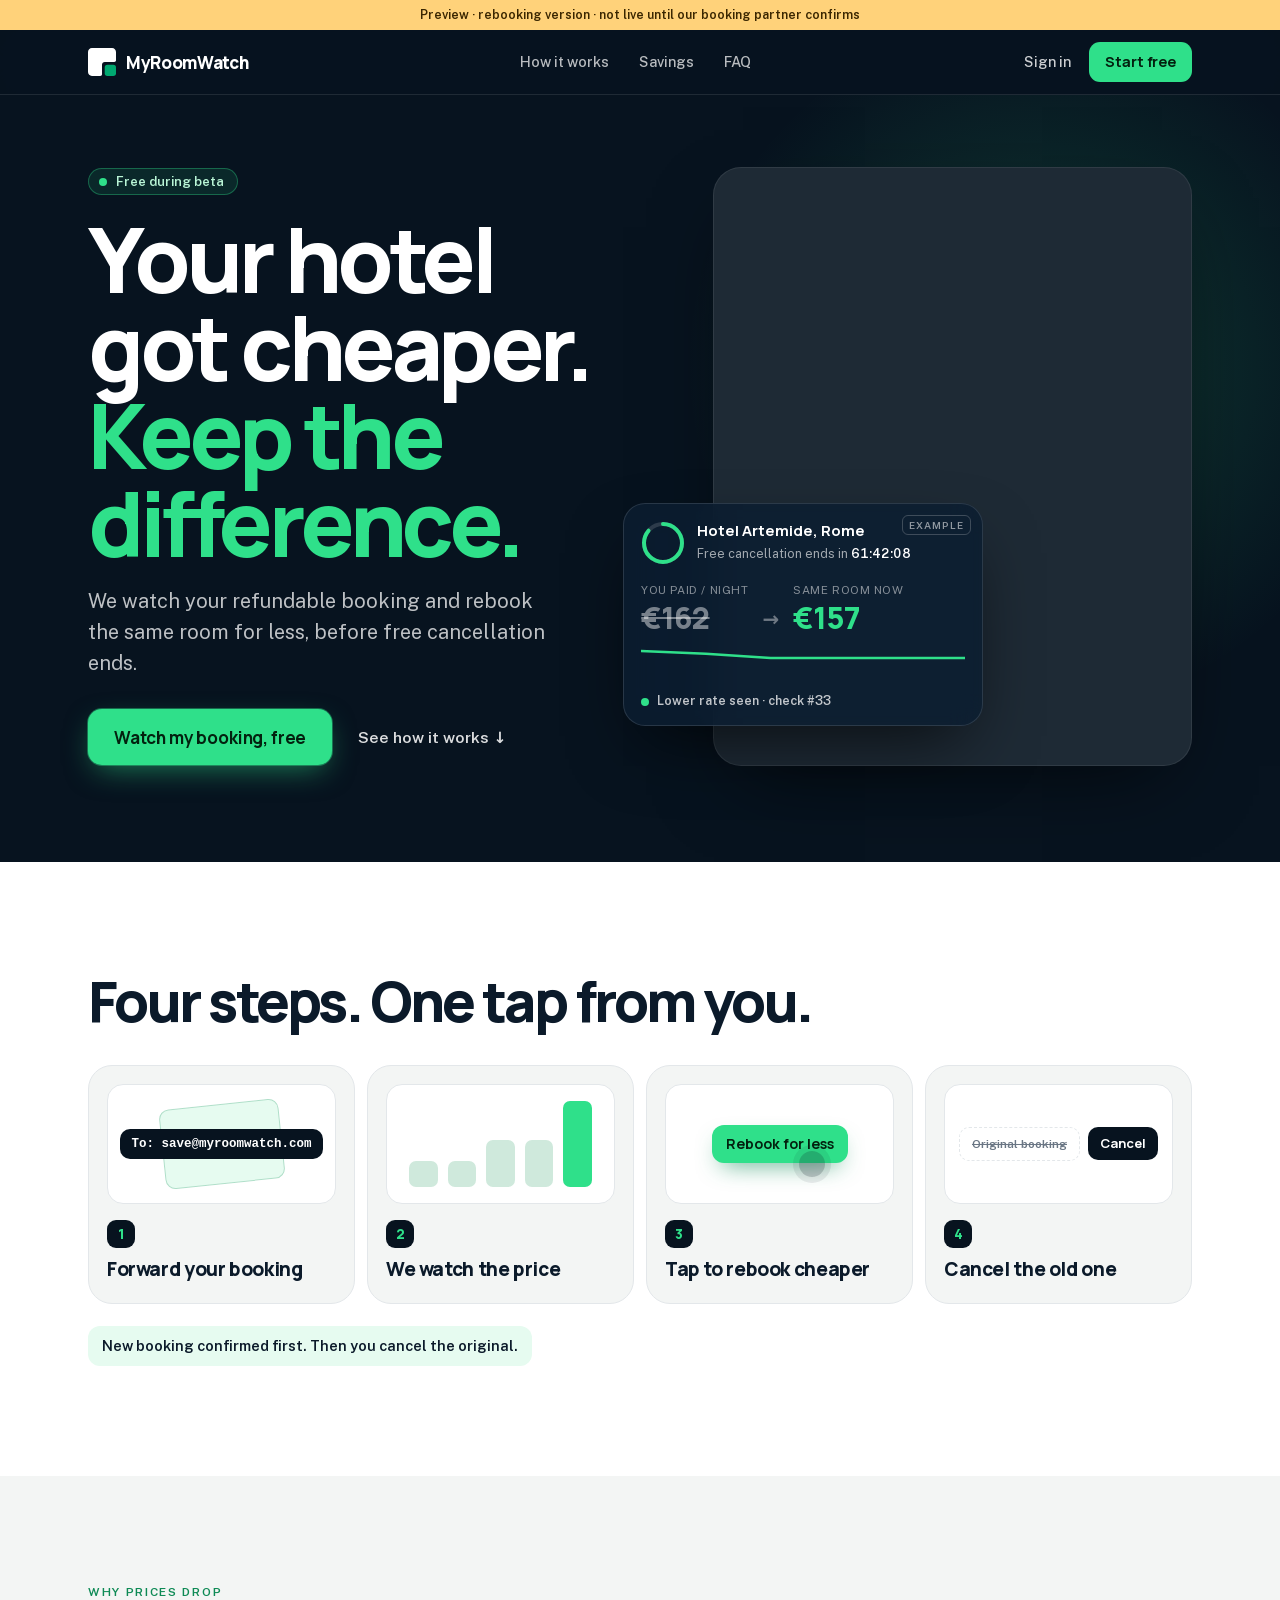
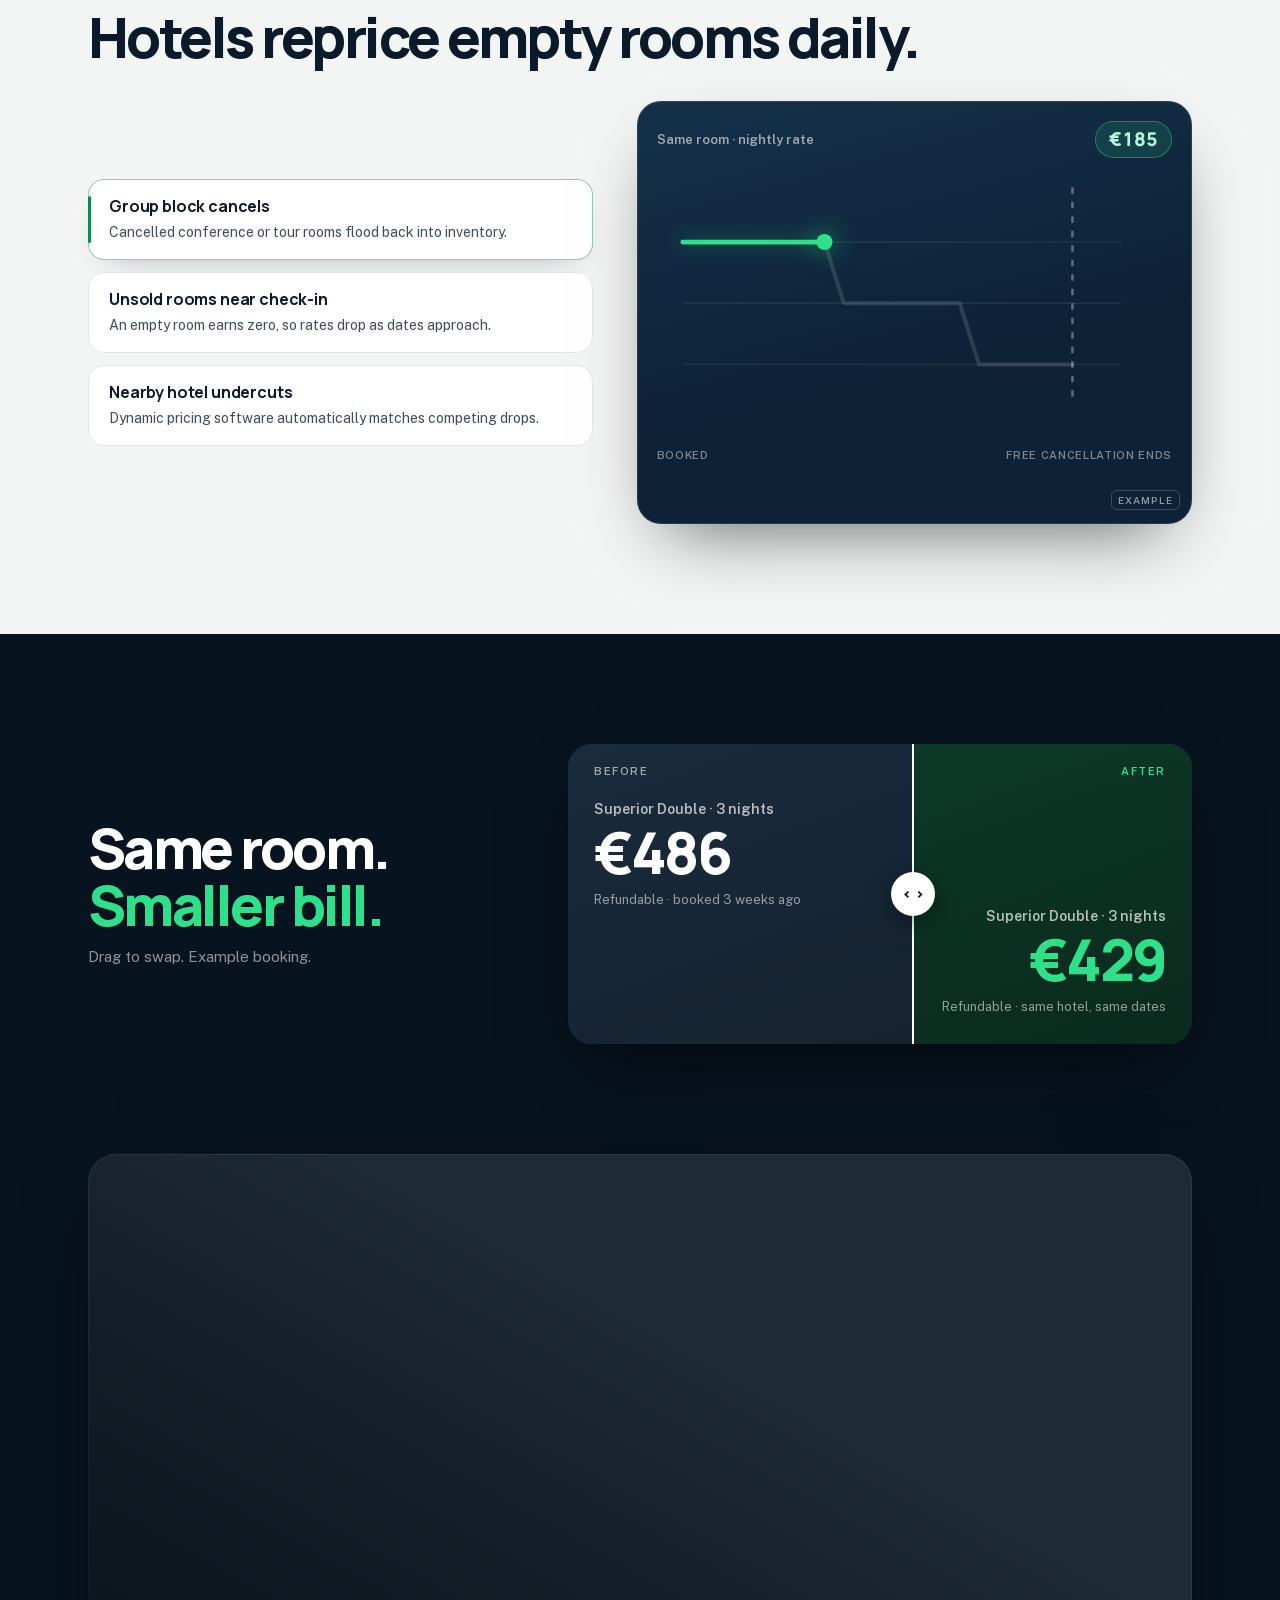
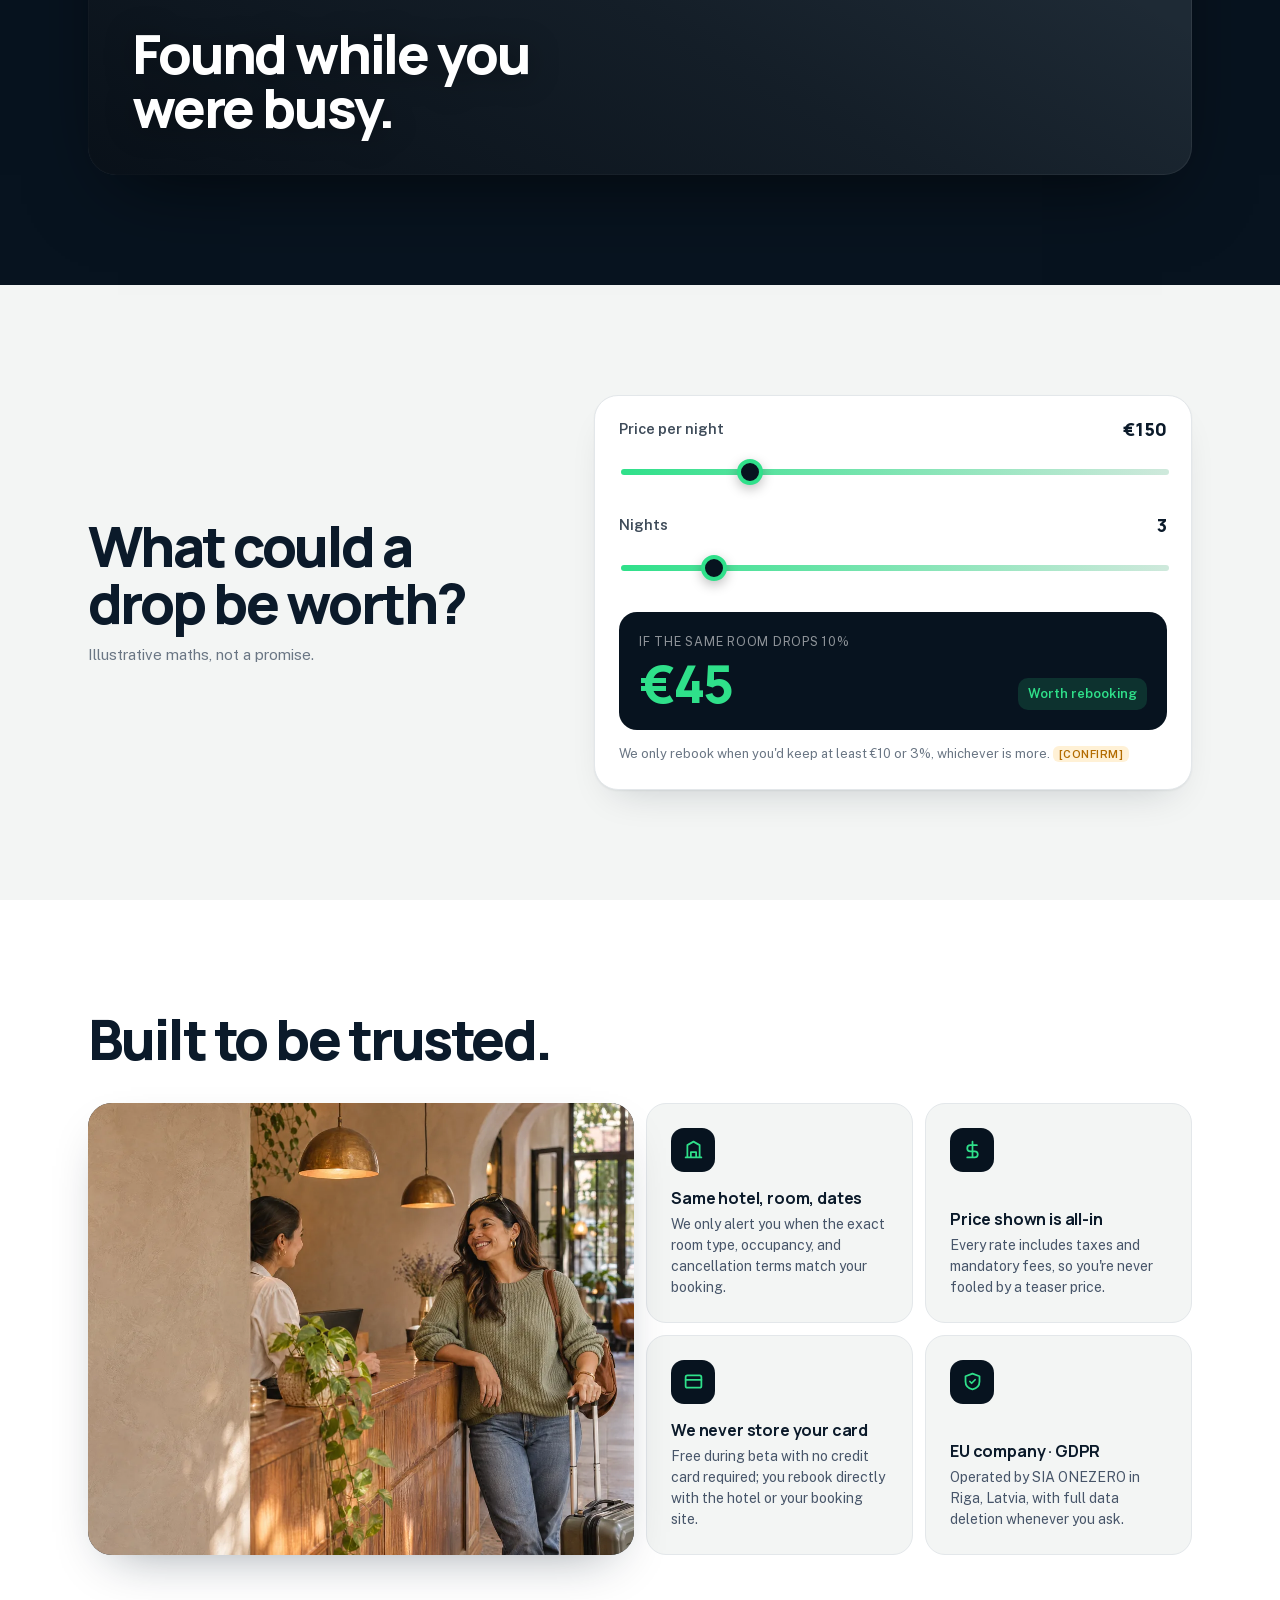
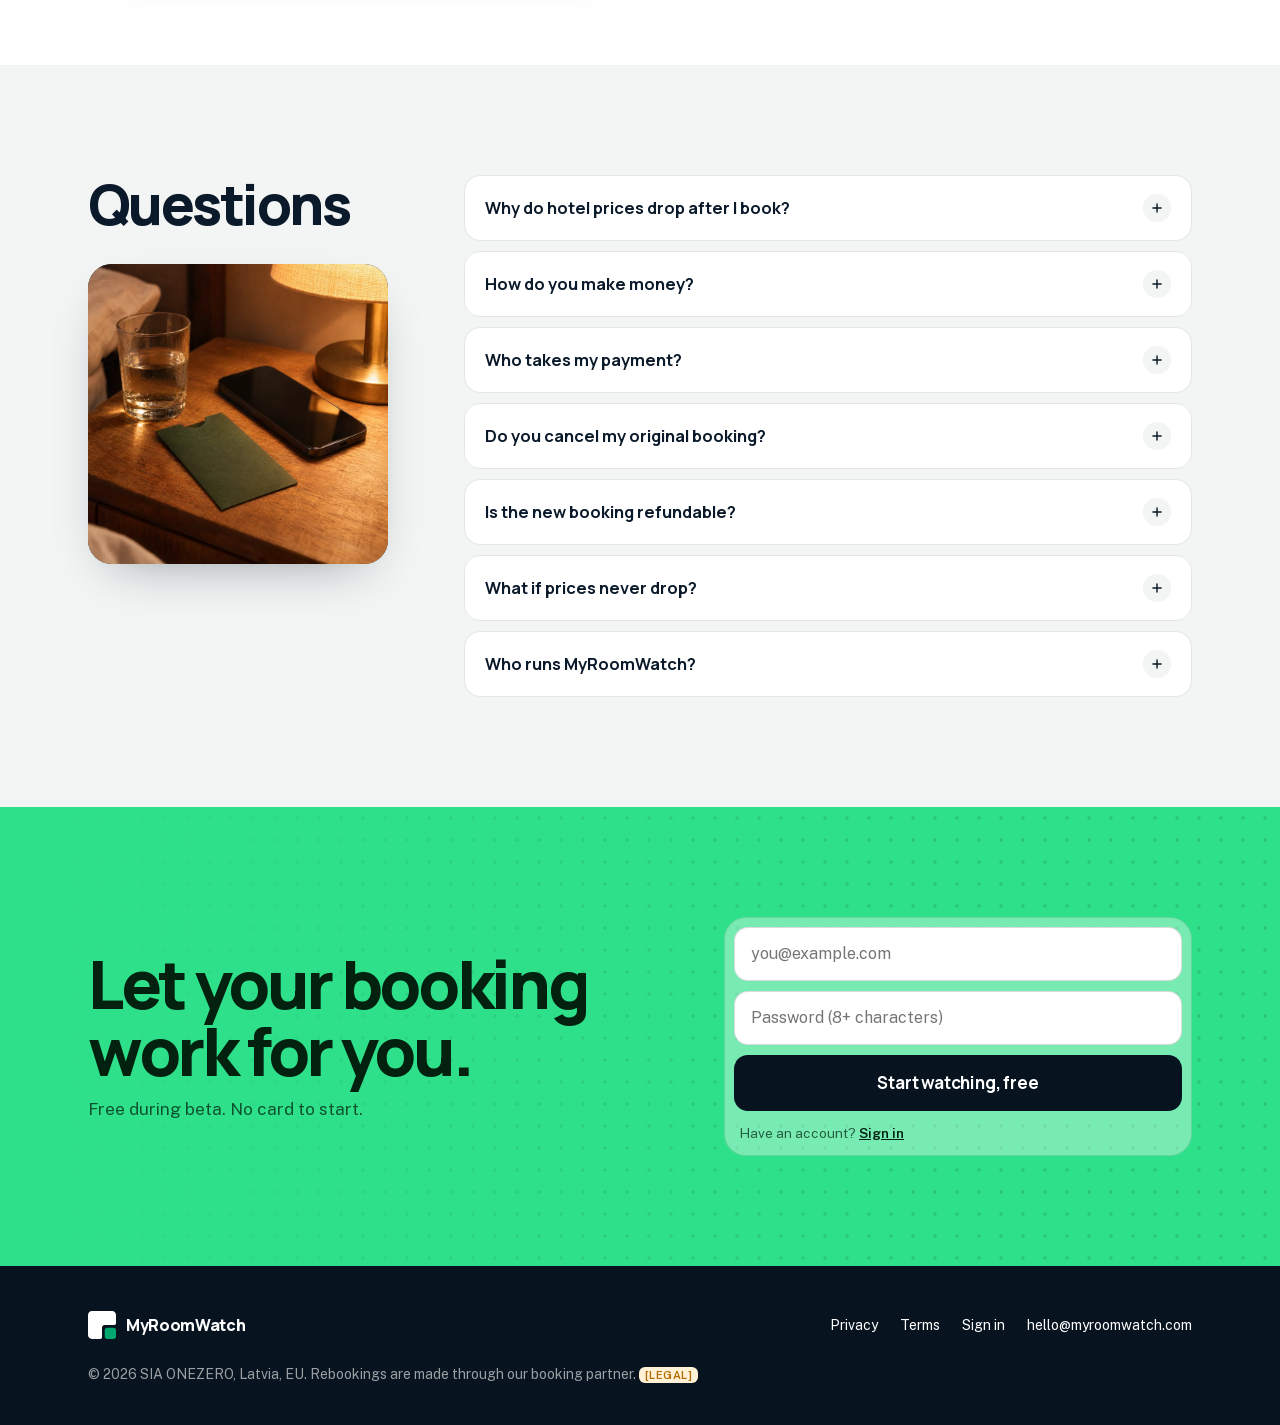
==== landing/index.html @ 236e7bc7 "v8: interactive "Why prices drop" section; hero back to a tight stack - Hero drops the .why-line par" ====
<!DOCTYPE html>
<!-- MyRoomWatch landing v8 (rebooking). DO NOT SHIP until Nuitée confirms in writing that rebooking is allowed. -->
<html lang="en" class="no-js">
<head>
<meta charset="utf-8">
<meta name="viewport" content="width=device-width, initial-scale=1, viewport-fit=cover">
<title>MyRoomWatch: your hotel got cheaper. Keep the difference.</title>
<meta name="description" content="We watch your refundable hotel booking and rebook the same room for less before free cancellation ends.">
<link rel="canonical" href="https://www.myroomwatch.com/">
<meta name="theme-color" content="#07131F">
<meta property="og:type" content="website">
<meta property="og:url" content="https://www.myroomwatch.com/">
<meta property="og:title" content="Your hotel got cheaper. Keep the difference.">
<meta property="og:description" content="We watch your refundable hotel booking and rebook the same room for less before free cancellation ends.">
<meta property="og:image" content="https://www.myroomwatch.com/og.png">
<meta property="og:image:width" content="1200">
<meta property="og:image:height" content="630">
<meta name="twitter:card" content="summary_large_image">
<meta name="twitter:image" content="https://www.myroomwatch.com/og.png">
<link rel="icon" type="image/svg+xml" href="/favicon.svg">
<link rel="preload" href="fonts/manrope-latin.woff2" as="font" type="font/woff2" crossorigin>
<link rel="stylesheet" href="styles.css">
<script>document.documentElement.className="js";</script>
</head>
<body>
<a class="skip" href="#main">Skip to content</a>
<div class="preview-flag" role="note">Preview · rebooking version · not live until our booking partner confirms</div>

<header class="hdr">
  <div class="wrap hdr-in">
    <a class="logo" href="/" aria-label="MyRoomWatch home"><span class="logo-mark" aria-hidden="true"></span><span>MyRoomWatch</span></a>
    <nav class="nav" aria-label="Main">
      <a href="#how">How it works</a><a href="#calc">Savings</a><a href="#faq">FAQ</a>
    </nav>
    <div class="hdr-cta">
      <a class="link-quiet" href="/dashboard.html">Sign in</a>
      <a class="btn btn-accent btn-sm" href="#start">Start free</a>
    </div>
  </div>
</header>

<main id="main">

<!-- ============ HERO ============ -->
<section class="hero" id="top" aria-labelledby="hero-h">
  <div class="hero-glow" aria-hidden="true"></div>
  <div class="cursor-glow" aria-hidden="true"></div>
  <div class="wrap hero-in">
    <div class="hero-copy">
      <p class="eyebrow-pill"><span class="pulse" aria-hidden="true"></span>Free during beta</p>
      <h1 id="hero-h">Your hotel got cheaper. <span class="h1-accent">Keep the difference.</span></h1>
      <p class="hero-sub">We watch your refundable booking and rebook the same room for less, before free cancellation ends.</p>
      <div class="hero-actions">
        <a class="btn btn-accent btn-lg" href="#start">Watch my booking, free</a>
        <a class="btn-text" href="#how">See how it works <span aria-hidden="true">↓</span></a>
      </div>
    </div>

    <div class="hero-visual">
      <picture class="photo photo-hero">
        <source media="(max-width:719px)" type="image/webp" srcset="img/hero-traveller-window-1080x1080.webp">
        <source media="(max-width:719px)" srcset="img/hero-traveller-window-1080x1080.jpg">
        <source type="image/webp" srcset="img/hero-traveller-window-800x1000.webp 800w, img/hero-traveller-window-1200x1500.webp 1200w" sizes="(min-width:1024px) 520px, 90vw">
        <img src="img/hero-traveller-window-1200x1500.jpg" srcset="img/hero-traveller-window-800x1000.jpg 800w, img/hero-traveller-window-1200x1500.jpg 1200w" sizes="(min-width:1024px) 520px, 90vw" width="1200" height="1500" alt="A traveller sitting by a hotel window, smiling at her phone" fetchpriority="high" decoding="async">
      </picture>

      <!-- Live price-watch card (animated, example values) -->
      <article class="watch" id="watch" aria-label="Example: price watch for a hotel booking" aria-live="off">
        <div class="watch-top">
          <div class="ring" aria-hidden="true">
            <svg viewBox="0 0 44 44"><circle cx="22" cy="22" r="19" class="ring-bg"/><circle cx="22" cy="22" r="19" class="ring-fg" id="ring-fg"/></svg>
          </div>
          <div>
            <p class="watch-hotel">Hotel Artemide, Rome</p>
            <p class="watch-meta">Free cancellation ends in <b class="num" id="countdown">61:42:10</b></p>
          </div>
        </div>
        <div class="watch-price">
          <div><p class="k">You paid / night</p><p class="v num muted-strike">€162</p></div>
          <div class="arrow" aria-hidden="true">→</div>
          <div><p class="k">Same room now</p><p class="v num now" id="nightly">€162</p></div>
        </div>
        <div class="spark" aria-hidden="true"><svg viewBox="0 0 200 40" preserveAspectRatio="none"><polyline id="spark-line" points="0,10 40,10 80,10 120,10 160,10 200,10"/></svg></div>
        <div class="watch-state" id="watch-state">
          <span class="dot-live" aria-hidden="true"></span><span id="state-text">Watching · check #31</span>
        </div>
        <div class="rebooked" id="rebooked" aria-hidden="true">
          <span class="tick" aria-hidden="true"><svg viewBox="0 0 24 24"><path d="M20 6 9 17l-5-5"/></svg></span>
          <div><p class="rb-t">Rebooked · same room</p><p class="rb-v num">You keep €57</p></div>
        </div>
        <p class="example-tag">Example</p>
      </article>
    </div>
  </div>
</section>

<!-- ============ HOW IT WORKS (visual steps) ============ -->
<section class="sec" id="how" aria-labelledby="how-h">
  <div class="wrap">
    <h2 id="how-h" class="reveal">Four steps. One tap from you.</h2>
    <ol class="steps">
      <li class="step reveal">
        <div class="step-viz viz-mail" aria-hidden="true"><span class="chip"><span class="to">To: </span>save@myroomwatch.com</span><span class="env"></span></div>
        <span class="step-n">1</span><h3>Forward your booking</h3>
      </li>
      <li class="step reveal">
        <div class="step-viz viz-bars" aria-hidden="true"><span style="--h:30%"></span><span style="--h:30%"></span><span style="--h:55%"></span><span style="--h:55%"></span><span style="--h:100%" class="hot"></span></div>
        <span class="step-n">2</span><h3>We watch the price</h3>
      </li>
      <li class="step reveal">
        <div class="step-viz viz-tap" aria-hidden="true"><span class="tap-btn">Rebook for less</span><span class="finger"></span></div>
        <span class="step-n">3</span><h3>Tap to rebook cheaper</h3>
      </li>
      <li class="step reveal">
        <div class="step-viz viz-cancel" aria-hidden="true"><span class="old">Original booking</span><span class="x">Cancel</span></div>
        <span class="step-n">4</span><h3>Cancel the old one</h3>
      </li>
    </ol>
    <p class="note reveal">New booking confirmed first. Then you cancel the original.</p>
  </div>
</section>

<!-- ============ WHY PRICES DROP ============ -->
<section class="sec sec-alt" id="why" aria-labelledby="why-h">
  <div class="wrap">
    <p class="kicker reveal">Why prices drop</p>
    <h2 id="why-h" class="reveal">Hotels reprice empty rooms daily.</h2>
    <div class="why-grid">
      <div class="why-triggers reveal" id="why-triggers" aria-label="What makes a rate drop">
        <button type="button" class="wt on" data-s="0" aria-pressed="true"><b>Group block cancels</b><span>Cancelled conference or tour rooms flood back into inventory.</span></button>
        <button type="button" class="wt" data-s="1" aria-pressed="false"><b>Unsold rooms near check-in</b><span>An empty room earns zero, so rates drop as dates approach.</span></button>
        <button type="button" class="wt" data-s="2" aria-pressed="false"><b>Nearby hotel undercuts</b><span>Dynamic pricing software automatically matches competing drops.</span></button>
      </div>
      <figure class="why-chart reveal" id="why-chart" aria-label="Example: the same room's nightly rate stepping down from €185 to €138 before the free-cancellation deadline">
        <div class="wc-head">
          <p class="wc-t">Same room · nightly rate</p>
          <p class="wc-pill num" id="wc-pill">€185</p>
        </div>
        <svg viewBox="0 0 320 170" aria-hidden="true">
          <line x1="16" y1="46" x2="288" y2="46" class="wc-gridline"/>
          <line x1="16" y1="84" x2="288" y2="84" class="wc-gridline"/>
          <line x1="16" y1="122" x2="288" y2="122" class="wc-gridline"/>
          <line x1="258" y1="12" x2="258" y2="146" class="wc-deadline"/>
          <path d="M16 46 H104 L116 84 H188 L200 122 H258" class="wc-ghost"/>
          <path d="M16 46 H104 L116 84 H188 L200 122 H258" class="wc-path" id="wc-line"/>
          <circle r="5" class="wc-dot" id="wc-dot"/>
        </svg>
        <div class="wc-axis" aria-hidden="true"><span>Booked</span><span>Free cancellation ends</span></div>
        <p class="wc-badge" id="wc-badge"><span class="pulse" aria-hidden="true"></span>Drop caught before deadline</p>
        <p class="example-tag">Example</p>
      </figure>
    </div>
  </div>
</section>

<!-- ============ BEFORE / AFTER SWAP ============ -->
<section class="band" aria-labelledby="swap-h">
  <div class="wrap band-in">
    <div class="band-copy reveal">
      <h2 id="swap-h">Same room. <span class="h-accent">Smaller bill.</span></h2>
      <p class="caption">Drag to swap. Example booking.</p>
    </div>
    <div class="swap reveal" id="swap" style="--pos:50%">
      <div class="bk bk-before">
        <p class="bk-tag">Before</p>
        <p class="bk-h">Superior Double · 3 nights</p>
        <p class="bk-p num">€486</p>
        <p class="bk-s">Refundable · booked 3 weeks ago</p>
      </div>
      <div class="bk bk-after" aria-hidden="true">
        <p class="bk-tag">After</p>
        <p class="bk-h">Superior Double · 3 nights</p>
        <p class="bk-p num">€429</p>
        <p class="bk-s">Refundable · same hotel, same dates</p>
      </div>
      <div class="swap-handle" aria-hidden="true"><span>‹ ›</span></div>
      <label class="sr-only" for="swap-range">Compare the booking before and after rebooking</label>
      <input type="range" id="swap-range" min="0" max="100" value="50">
    </div>
  </div>
</section>

<!-- ============ PHOTO MOMENT ============ -->
<section class="moment" aria-label="A moment from a trip">
  <div class="wrap moment-in">
    <figure class="photo photo-moment reveal">
      <picture>
        <source media="(max-width:719px)" type="image/webp" srcset="img/moment-coffee-phone-1080x1080.webp">
        <source media="(max-width:719px)" srcset="img/moment-coffee-phone-1080x1080.jpg">
        <source type="image/webp" srcset="img/moment-coffee-phone-1920x1080.webp">
        <img src="img/moment-coffee-phone-1920x1080.jpg" width="1920" height="1080" alt="Hands holding a phone next to a cup of coffee on a hotel balcony table" loading="lazy" decoding="async">
      </picture>
      <figcaption class="moment-cap">Found while you were busy.</figcaption>
    </figure>
  </div>
</section>

<!-- ============ CALCULATOR ============ -->
<section class="sec sec-alt" id="calc" aria-labelledby="calc-h">
  <div class="wrap calc-in">
    <div class="reveal">
      <h2 id="calc-h">What could a drop be worth?</h2>
      <p class="caption">Illustrative maths, not a promise.</p>
    </div>
    <form class="calc reveal" onsubmit="return false" aria-describedby="calc-note">
      <div class="calc-row">
        <label for="c-price">Price per night</label><output id="o-price" class="num">€150</output>
        <input type="range" id="c-price" min="50" max="500" step="10" value="150">
      </div>
      <div class="calc-row">
        <label for="c-nights">Nights</label><output id="o-nights" class="num">3</output>
        <input type="range" id="c-nights" min="1" max="14" step="1" value="3">
      </div>
      <div class="calc-out">
        <p class="k">If the same room drops 10%</p>
        <p class="big num" id="o-keep">€45</p>
        <p class="calc-flag" id="o-flag">Worth rebooking</p>
      </div>
      <p class="calc-note" id="calc-note">We only rebook when you'd keep at least €10 or 3%, whichever is more. <span class="confirm">[CONFIRM]</span></p>
    </form>
  </div>
</section>

<!-- ============ TRUST ROW ============ -->
<section class="sec" aria-labelledby="trust-h">
  <div class="wrap">
    <h2 id="trust-h" class="reveal">Built to be trusted.</h2>
    <div class="trust-grid">
    <picture class="photo photo-accent reveal">
      <source type="image/webp" srcset="img/accent-checkin-desk-1200x900.webp">
      <img src="img/accent-checkin-desk-1200x900.jpg" width="1200" height="900" alt="A smiling traveller with a suitcase at a boutique hotel reception" loading="lazy" decoding="async">
    </picture>
    <ul class="trust">
      <li class="reveal"><span class="ic" aria-hidden="true"><svg viewBox="0 0 24 24"><path d="M3 21h18M5 21V7l7-4 7 4v14M9 21v-6h6v6"/></svg></span><div><b>Same hotel, room, dates</b><p>We only alert you when the exact room type, occupancy, and cancellation terms match your booking.</p></div></li>
      <li class="reveal"><span class="ic" aria-hidden="true"><svg viewBox="0 0 24 24"><path d="M12 3v18M17 7H9.5a3.5 3.5 0 0 0 0 7h5a3.5 3.5 0 0 1 0 7H6"/></svg></span><div><b>Price shown is all-in</b><p>Every rate includes taxes and mandatory fees, so you're never fooled by a teaser price.</p></div></li>
      <li class="reveal"><span class="ic" aria-hidden="true"><svg viewBox="0 0 24 24"><rect x="3" y="5" width="18" height="14" rx="2"/><path d="M3 10h18"/></svg></span><div><b>We never store your card</b><p>Free during beta with no credit card required; you rebook directly with the hotel or your booking site.</p></div></li>
      <li class="reveal"><span class="ic" aria-hidden="true"><svg viewBox="0 0 24 24"><path d="M12 3 4 6v6c0 5 3.5 8 8 9 4.5-1 8-4 8-9V6z"/><path d="m9 12 2 2 4-4"/></svg></span><div><b>EU company · GDPR</b><p>Operated by SIA ONEZERO in Riga, Latvia, with full data deletion whenever you ask.</p></div></li>
    </ul>
    </div>
  </div>
</section>

<!-- ============ FAQ (collapsed) ============ -->
<section class="sec sec-alt" id="faq" aria-labelledby="faq-h">
  <div class="wrap faq-grid">
    <div class="faq-side">
      <h2 id="faq-h" class="reveal">Questions</h2>
      <picture class="photo photo-keycard reveal">
        <source type="image/webp" srcset="img/moment-keycard-800x800.webp">
        <img src="img/moment-keycard-800x800.jpg" width="800" height="800" alt="" loading="lazy" decoding="async">
      </picture>
    </div>
    <div class="faq">
      <details><summary>Why do hotel prices drop after I book?</summary><p>Hotels adjust rates constantly using dynamic pricing software. When occupancy is slower than expected, a group block cancels, or a nearby hotel cuts its rate, the exact same room can drop significantly before your free-cancellation deadline. Most travellers never check again after booking — we watch your reservation for you and alert you if a cheaper rate appears.</p></details>
      <details><summary>How do you make money?</summary><p>Our booking partner pays us a commission on each rebooking. It's already inside the price you see. <span class="confirm">[CONFIRM pricing model]</span></p></details>
      <details><summary>Who takes my payment?</summary><p>Our booking partner, Nuitée, on a secure hosted checkout. We never store your card. <span class="confirm">[LEGAL: seller of record]</span></p></details>
      <details><summary>Do you cancel my original booking?</summary><p>No. Once the new booking is confirmed, you cancel the original on the site you booked it.</p></details>
      <details><summary>Is the new booking refundable?</summary><p>We show the cancellation terms before you tap. You confirm the match first.</p></details>
      <details><summary>What if prices never drop?</summary><p>Nothing happens. You keep your booking and pay nothing extra.</p></details>
      <details><summary>Who runs MyRoomWatch?</summary><p>SIA ONEZERO, registered in Latvia (EU). <a href="/privacy.html">Privacy policy</a></p></details>
    </div>
  </div>
</section>

<!-- ============ SIGNUP / FINAL CTA ============ -->
<section class="final" id="start" aria-labelledby="final-h">
  <div class="wrap final-in">
    <div>
      <h2 id="final-h">Let your booking work for you.</h2>
      <p class="caption-dark">Free during beta. No card to start.</p>
    </div>
    <form class="signup" id="signup-form" novalidate>
      <label class="sr-only" for="signup-email">Email address</label>
      <input type="email" name="email" id="signup-email" required autocomplete="email" placeholder="you@example.com">
      <label class="sr-only" for="signup-password">Password (8+ characters)</label>
      <input type="password" name="password" id="signup-password" required autocomplete="new-password" minlength="8" placeholder="Password (8+ characters)">
      <button class="btn btn-ink btn-lg" type="submit" id="signup-submit">Start watching, free</button>
      <p class="form-status" id="signup-status" role="status" aria-live="polite" hidden></p>
      <p class="signup-next">Have an account? <a href="/dashboard.html">Sign in</a></p>
    </form>
  </div>
</section>
</main>

<footer class="ftr">
  <div class="wrap ftr-in">
    <a class="logo logo-sm" href="/"><span class="logo-mark" aria-hidden="true"></span><span>MyRoomWatch</span></a>
    <nav aria-label="Footer"><a href="/privacy.html">Privacy</a><a href="/terms.html">Terms</a><a href="/dashboard.html">Sign in</a><a href="mailto:hello@myroomwatch.com">hello@myroomwatch.com</a></nav>
    <p>© 2026 SIA ONEZERO, Latvia, EU. Rebookings are made through our booking partner. <span class="confirm">[LEGAL]</span></p>
  </div>
</footer>

<div class="sticky-cta" id="sticky-cta" aria-hidden="true"><a class="btn btn-accent btn-block" href="#start" tabindex="-1">Watch my booking, free</a></div>

<script src="app.js" defer></script>
<script>
(function () {
  // Signup posts to the MyRoomWatch API. On success we store the token and go
  // straight to the dashboard, which shows the forwarding address.
  var API = "https://api.myroomwatch.com";
  var form = document.getElementById("signup-form");
  var email = document.getElementById("signup-email");
  var password = document.getElementById("signup-password");
  var button = document.getElementById("signup-submit");
  var status = document.getElementById("signup-status");
  if (!form) return;

  function show(msg, ok) {
    status.textContent = msg;
    status.hidden = false;
    status.classList.toggle("ok", !!ok);
  }

  function firstError(payload, fallback) {
    // FastAPI returns {detail: "..."} or {detail: [{msg, loc}, ...]}.
    var d = payload && payload.detail;
    if (typeof d === "string") return d;
    if (Array.isArray(d) && d.length && d[0].msg) return d[0].msg;
    return fallback;
  }

  form.addEventListener("submit", function (e) {
    e.preventDefault();
    var mail = (email.value || "").trim();
    var pass = password.value || "";
    if (!mail || email.validity.typeMismatch) { show("Please enter a valid email address.", false); email.focus(); return; }
    if (pass.length < 8) { show("Password must be at least 8 characters.", false); password.focus(); return; }

    button.disabled = true;
    button.textContent = "Creating…";
    fetch(API + "/auth/register", {
      method: "POST",
      headers: { "Content-Type": "application/json" },
      body: JSON.stringify({ email: mail, password: pass })
    }).then(function (resp) {
      return resp.json().then(function (body) { return { ok: resp.ok, status: resp.status, body: body }; });
    }).then(function (r) {
      if (!r.ok) {
        if (r.status === 400 || r.status === 409) {
          throw new Error("That email is already registered — sign in instead.");
        }
        throw new Error(firstError(r.body, "Could not create your account. Please try again."));
      }
      // Registered — log in to get a token, then hand off to the dashboard.
      var creds = new URLSearchParams({ username: mail, password: pass });
      return fetch(API + "/auth/login", {
        method: "POST",
        headers: { "Content-Type": "application/x-www-form-urlencoded" },
        body: creds.toString()
      }).then(function (lr) { return lr.json(); }).then(function (tok) {
        if (tok && tok.access_token) {
          try { localStorage.setItem("mrw_token", tok.access_token); } catch (err) { /* private mode */ }
          window.location.href = "/dashboard.html";
        } else {
          show("Account created — please sign in.", true);
        }
      });
    }).catch(function (err) {
      show(err.message || "Something went wrong. Please try again.", false);
    }).finally(function () {
      button.disabled = false;
      button.textContent = "Start watching, free";
    });
  });
})();
</script>
</body>
</html>
---- landing/styles.css ----
/* MyRoomWatch landing v8 (rebooking) · mockup · DO NOT SHIP until Nuitée confirms · self-hosted fonts, no external requests */
@font-face{font-family:'Manrope';font-style:normal;font-weight:400 800;font-display:swap;src:url('fonts/manrope-latin.woff2') format('woff2');unicode-range:U+0000-00FF,U+0131,U+0152-0153,U+02BB-02BC,U+02C6,U+02DA,U+02DC,U+0304,U+0308,U+0329,U+2000-206F,U+20AC,U+2122,U+2191,U+2193,U+2212,U+2215,U+FEFF,U+FFFD}
@font-face{font-family:'Manrope';font-style:normal;font-weight:400 800;font-display:swap;src:url('fonts/manrope-latin-ext.woff2') format('woff2');unicode-range:U+0100-02BA,U+02BD-02C5,U+02C7-02CC,U+02CE-02D7,U+02DD-02FF,U+0304,U+0308,U+0329,U+1D00-1DBF,U+1E00-1E9F,U+1EF2-1EFF,U+2020,U+20A0-20AB,U+20AD-20C0,U+2113,U+2C60-2C7F,U+A720-A7FF}
@font-face{font-family:'Public Sans';font-style:normal;font-weight:400 600;font-display:swap;src:url('fonts/public-sans-latin.woff2') format('woff2');unicode-range:U+0000-00FF,U+0131,U+0152-0153,U+02BB-02BC,U+02C6,U+02DA,U+02DC,U+0304,U+0308,U+0329,U+2000-206F,U+20AC,U+2122,U+2191,U+2193,U+2212,U+2215,U+FEFF,U+FFFD}
@font-face{font-family:'Public Sans';font-style:normal;font-weight:400 600;font-display:swap;src:url('fonts/public-sans-latin-ext.woff2') format('woff2');unicode-range:U+0100-02BA,U+02BD-02C5,U+02C7-02CC,U+02CE-02D7,U+02DD-02FF,U+0304,U+0308,U+0329,U+1D00-1DBF,U+1E00-1E9F,U+1EF2-1EFF,U+2020,U+20A0-20AB,U+20AD-20C0,U+2113,U+2C60-2C7F,U+A720-A7FF}

:root{
  /* one accent: signal green. Everything else is ink + neutrals */
  --night:#07131F; --night-2:#0C1E30; --night-3:#13293F;
  --ink:#0B1A2A; --body:#3E4B59; --muted:#6A7684;
  --paper:#FFFFFF; --mist:#F3F5F4; --line:#E3E7EA; --line-dark:rgba(255,255,255,.1);
  --accent:#2FE08A; --accent-deep:#0E8A55; --accent-tint:#E6FBF0; --on-accent:#03210F;
  --r-lg:24px; --r-md:16px; --r-sm:12px;
  --shadow-1:0 1px 2px rgba(11,26,42,.06),0 4px 14px rgba(11,26,42,.06);
  --shadow-2:0 2px 6px rgba(0,0,0,.25),0 30px 80px -20px rgba(0,0,0,.6);
  --display:'Manrope',system-ui,sans-serif; --text:'Public Sans',system-ui,sans-serif;
}
*,*::before,*::after{box-sizing:border-box}
html{scroll-behavior:smooth;-webkit-text-size-adjust:100%}
@media (prefers-reduced-motion:reduce){html{scroll-behavior:auto}*{animation:none!important;transition:none!important}}
body{margin:0;background:var(--night);color:var(--ink);font:400 16px/1.6 var(--text);-webkit-font-smoothing:antialiased;text-rendering:optimizeLegibility}
h1,h2,h3{font-family:var(--display);margin:0;color:inherit}
p{margin:0}
a{color:var(--accent-deep)}
img,svg{display:block}
.num{font-variant-numeric:tabular-nums}
.sr-only{position:absolute;width:1px;height:1px;overflow:hidden;clip:rect(0 0 0 0);white-space:nowrap}
.skip{position:absolute;left:-999px;top:8px;background:var(--accent);color:var(--on-accent);padding:10px 14px;border-radius:10px;z-index:100}
.skip:focus{left:12px}
:focus-visible{outline:3px solid var(--accent);outline-offset:2px;border-radius:6px}
.wrap{max-width:1200px;margin:0 auto;padding-left:20px;padding-right:20px}

/* buttons */
.btn{display:inline-flex;align-items:center;justify-content:center;gap:8px;border:0;cursor:pointer;text-decoration:none;font:700 16px/1 var(--display);letter-spacing:-.01em;border-radius:14px;transition:transform .15s ease,box-shadow .15s ease,background .15s ease;white-space:nowrap}
.btn:active{transform:translateY(1px)}
.btn-accent{background:var(--accent);color:var(--on-accent);box-shadow:0 0 0 1px rgba(47,224,138,.4),0 10px 30px -8px rgba(47,224,138,.55)}
.btn-accent:hover{background:#4BEA9C}
.btn-ink{background:var(--night);color:#fff}
.btn-ink:hover{background:var(--night-3)}
.btn-sm{min-height:40px;padding:0 16px;font-size:14.5px;border-radius:11px;box-shadow:none}
.btn-lg{min-height:56px;padding:0 26px;font-size:17px}
.btn-block{display:flex;width:100%;min-height:52px}
.btn[disabled]{opacity:.6;cursor:wait}

/* header */
.hdr{position:sticky;top:0;z-index:50;background:rgba(7,19,31,.86);backdrop-filter:saturate(160%) blur(14px);-webkit-backdrop-filter:saturate(160%) blur(14px);border-bottom:1px solid var(--line-dark)}
.hdr-in{display:flex;align-items:center;justify-content:space-between;min-height:64px;gap:16px}
.logo{display:inline-flex;align-items:center;gap:10px;color:#fff;text-decoration:none;font:800 17px/1 var(--display);letter-spacing:-.02em}
.logo-mark{width:28px;height:28px;flex:none;background:url("data:image/svg+xml,%3Csvg xmlns='http://www.w3.org/2000/svg' viewBox='14 14 72 72' fill='none'%3E%3Cpath d='M24 14 H76 C81.5 14 86 18.5 86 24 V45.5 C86 48.0 84.0 50 81.5 50 H57 C53.1 50 50 53.1 50 57 V81.5 C50 84.0 48.0 86 45.5 86 H24 C18.5 86 14 81.5 14 76 V24 C14 18.5 18.5 14 24 14 Z' fill='%23FFFFFF'/%3E%3Crect x='57' y='57' width='29' height='29' rx='7' fill='%2300A870'/%3E%3C/svg%3E") center/contain no-repeat}
.nav{display:none;gap:30px}
.nav a{color:rgba(255,255,255,.72);text-decoration:none;font:500 14.5px/1 var(--text)}
.nav a:hover{color:#fff}
.hdr-cta{display:flex;align-items:center;gap:16px}
.link-quiet{color:rgba(255,255,255,.8);text-decoration:none;font:500 14.5px/1 var(--text);padding:15px 2px}
.link-quiet:hover{color:#fff}

/* preview flag */
.preview-flag{background:#FFD27A;color:#3A2600;text-align:center;font:600 12.5px/1.3 var(--text);padding:7px 12px}
.confirm{font:700 11px/1 var(--text);letter-spacing:.04em;color:#B26B00;background:#FFF1D6;padding:2px 6px;border-radius:6px;white-space:nowrap}

/* hero */
.hero{position:relative;overflow:hidden;background:var(--night);color:#fff;padding:32px 0 64px;isolation:isolate}
.hero-glow{position:absolute;z-index:-2;inset:-30% -20% auto auto;width:1000px;height:1000px;background:radial-gradient(closest-side,rgba(47,224,138,.2),rgba(47,224,138,0) 70%)}
.cursor-glow{position:absolute;z-index:-1;inset:0;pointer-events:none;opacity:0;transition:opacity .4s;background:radial-gradient(420px circle at var(--mx,50%) var(--my,50%),rgba(47,224,138,.13),transparent 60%)}
.hero.glow-on .cursor-glow{opacity:1}
.hero-in{display:grid;gap:40px;align-items:center}
.eyebrow-pill{display:inline-flex;align-items:center;gap:9px;padding:7px 14px 7px 11px;border-radius:99px;background:rgba(47,224,138,.1);box-shadow:inset 0 0 0 1px rgba(47,224,138,.35);color:#B9F5D6;font:600 13px/1 var(--text)}
.pulse,.dot-live{width:8px;height:8px;border-radius:50%;background:var(--accent);animation:pulse 2.2s infinite;flex:none}
@keyframes pulse{0%{box-shadow:0 0 0 0 rgba(47,224,138,.55)}70%{box-shadow:0 0 0 9px rgba(47,224,138,0)}100%{box-shadow:0 0 0 0 rgba(47,224,138,0)}}
.hero h1{margin-top:20px;font-size:clamp(2.7rem,10vw,5.6rem);line-height:.98;font-weight:800;letter-spacing:-.05em;text-wrap:balance}
.h1-accent,.h-accent{color:var(--accent)}
.h1-accent{display:block}
.hero-sub{margin-top:20px;max-width:480px;color:rgba(255,255,255,.74);font-size:clamp(1.08rem,2.6vw,1.25rem);line-height:1.55}
.hero-actions{margin-top:30px;display:flex;flex-wrap:wrap;align-items:center;gap:14px 24px}
.btn-text{display:none;color:#fff;text-decoration:none;font:600 15.5px/1 var(--text);padding:14px 2px;opacity:.85}
.btn-text:hover{opacity:1}

/* photos (Creative Director, final) */
.photo{position:relative;display:block;margin:0;border-radius:28px;overflow:hidden;background:#1E2A35;box-shadow:0 30px 80px -30px rgba(0,0,0,.7),inset 0 0 0 1px rgba(255,255,255,.08)}
.photo img{display:block;width:100%;height:100%;object-fit:cover}
.photo picture{display:block;height:100%}
.photo-hero{aspect-ratio:1/1;width:100%;max-width:520px;margin-left:auto}
.photo-hero img{object-position:50% 30%}

/* hero visual */
.hero-visual{position:relative;padding-bottom:160px}
.watch{position:absolute;left:0;right:auto;bottom:0;width:min(92%,360px);padding:18px;border-radius:22px;background:rgba(12,30,48,.86);backdrop-filter:blur(16px) saturate(140%);-webkit-backdrop-filter:blur(16px) saturate(140%);box-shadow:0 30px 70px -20px rgba(0,0,0,.7),inset 0 0 0 1px rgba(255,255,255,.12);color:#fff;overflow:hidden}
.watch-top{display:flex;gap:12px;align-items:center}
.ring{position:relative;width:44px;height:44px;flex:none}
.ring svg{width:44px;height:44px;transform:rotate(-90deg)}
.ring circle{fill:none;stroke-width:4}
.ring-bg{stroke:rgba(255,255,255,.14)}
.ring-fg{stroke:var(--accent);stroke-linecap:round;stroke-dasharray:119.4;stroke-dashoffset:30;transition:stroke-dashoffset 1s linear}
.watch-hotel{font:700 15px/1.25 var(--display)}
.watch-meta{margin-top:3px;font-size:12.5px;color:rgba(255,255,255,.62)}
.watch-meta b{color:#fff;font-weight:600}
.watch-price{margin-top:16px;display:flex;align-items:flex-end;gap:14px}
.watch-price .k{font-size:11.5px;letter-spacing:.05em;text-transform:uppercase;color:rgba(255,255,255,.5)}
.watch-price .v{margin-top:4px;font:800 30px/1 var(--display);letter-spacing:-.03em}
.muted-strike{color:rgba(255,255,255,.45);text-decoration:line-through;text-decoration-thickness:2px}
.now{color:var(--accent)}
.blip{animation:blip .6s ease}
@keyframes blip{0%{transform:translateY(-6px);opacity:.3}100%{transform:none;opacity:1}}
.arrow{font:700 20px/1 var(--display);color:rgba(255,255,255,.4);padding-bottom:4px}
.spark{margin-top:12px;height:40px}
.spark svg{width:100%;height:40px}
.spark polyline{fill:none;stroke:var(--accent);stroke-width:2.5;stroke-linejoin:round;stroke-linecap:round;vector-effect:non-scaling-stroke;transition:all .6s ease}
.watch-state{margin-top:10px;display:flex;align-items:center;gap:8px;font:600 12.5px/1 var(--text);color:rgba(255,255,255,.75)}
.rebooked{position:absolute;inset:auto 10px 10px 10px;display:flex;align-items:center;gap:12px;padding:14px;border-radius:16px;background:var(--accent);color:var(--on-accent);transform:translateY(130%);opacity:0;transition:transform .5s cubic-bezier(.2,.9,.3,1.2),opacity .3s}
.watch.done .rebooked{transform:none;opacity:1}
.tick{width:36px;height:36px;border-radius:50%;background:var(--on-accent);display:grid;place-items:center;flex:none}
.tick svg{width:18px;height:18px;fill:none;stroke:var(--accent);stroke-width:3.5;stroke-linecap:round;stroke-linejoin:round}
.rb-t{font:600 12.5px/1.2 var(--text)}
.rb-v{font:800 22px/1.1 var(--display);letter-spacing:-.02em}
.example-tag{position:absolute;top:12px;right:12px;font:700 10px/1 var(--text);letter-spacing:.1em;text-transform:uppercase;color:rgba(255,255,255,.55);border:1px solid rgba(255,255,255,.2);padding:4px 6px;border-radius:6px}

/* sections */
.sec{padding:84px 0;background:var(--paper)}
.sec-alt{background:var(--mist)}
.sec h2,.band h2{font-size:clamp(2rem,5.6vw,3.5rem);line-height:1.02;font-weight:800;letter-spacing:-.045em;text-wrap:balance}
.caption{margin-top:12px;font-size:15px;color:var(--muted)}
.band .caption{color:rgba(255,255,255,.55)}

/* reveal */
.js .reveal{opacity:0;transform:translateY(22px);transition:opacity .7s ease,transform .7s cubic-bezier(.2,.8,.2,1)}
.js .reveal.in{opacity:1;transform:none}

/* steps */
.steps{list-style:none;margin:36px 0 0;padding:0;display:grid;grid-template-columns:1fr 1fr;gap:12px}
.step{position:relative;padding:12px 12px 18px;border-radius:24px;background:var(--mist);border:1px solid var(--line)}
.step:nth-child(2){transition-delay:.08s}.step:nth-child(3){transition-delay:.16s}.step:nth-child(4){transition-delay:.24s}
.step-viz{height:96px;border-radius:16px;background:#fff;border:1px solid var(--line);position:relative;overflow:hidden;display:flex;align-items:center;justify-content:center}
.step-n{display:grid;place-items:center;width:28px;height:28px;margin-top:16px;border-radius:9px;background:var(--night);color:var(--accent);font:800 14px/1 var(--display)}
.step h3{margin-top:10px;font-size:clamp(16px,4.2vw,19px);line-height:1.2;letter-spacing:-.02em;font-weight:800}
.viz-mail .chip{position:relative;z-index:2;font:600 clamp(9.5px,2.6vw,12.5px)/1 ui-monospace,Menlo,monospace;background:var(--night);color:#fff;padding:9px 11px;border-radius:10px}
.viz-mail .chip{white-space:nowrap}
.viz-mail .to{display:none}
.viz-mail .env{position:absolute;width:120px;height:80px;border-radius:10px;background:var(--accent-tint);border:1px solid rgba(14,138,85,.25);transform:rotate(-6deg)}
.viz-bars{align-items:flex-end;gap:10px;padding:16px 22px}
.viz-bars span{flex:1;height:var(--h);border-radius:7px;background:#CFE9DC}
.viz-bars span.hot{background:var(--accent)}
.js .viz-bars span{transform:scaleY(.2);transform-origin:bottom;transition:transform .8s cubic-bezier(.2,.8,.2,1)}
.js .in .viz-bars span{transform:none}
.tap-btn{font:700 clamp(12px,3.4vw,14px)/1 var(--display);background:var(--accent);color:var(--on-accent);padding:12px 14px;border-radius:12px;box-shadow:0 10px 24px -10px rgba(14,138,85,.8)}
.finger{position:absolute;width:26px;height:26px;border-radius:50%;background:rgba(7,19,31,.25);box-shadow:0 0 0 6px rgba(7,19,31,.08);right:30%;bottom:22%;animation:tap 2.4s ease-in-out infinite}
@keyframes tap{0%,60%,100%{transform:scale(1)}70%{transform:scale(.75)}}
.viz-cancel{gap:8px;flex-wrap:wrap;padding:8px}
.viz-cancel .old{font:600 12px/1 var(--text);color:var(--muted);text-decoration:line-through;padding:10px 12px;border:1px dashed var(--line);border-radius:10px}
.viz-cancel .x{font:700 13px/1 var(--display);color:#fff;background:var(--night);padding:10px 12px;border-radius:10px}
.note{margin-top:22px;display:inline-flex;gap:8px;align-items:center;font:600 14.5px/1.4 var(--text);color:var(--ink);background:var(--accent-tint);padding:10px 14px;border-radius:12px}

/* band + swap */
.band{background:var(--night);color:#fff;padding:84px 0;overflow:hidden}
.band-in{display:grid;gap:36px;align-items:center}
.swap{position:relative;height:250px;border-radius:24px;overflow:hidden;box-shadow:0 30px 70px -30px rgba(0,0,0,.8),inset 0 0 0 1px rgba(255,255,255,.1);user-select:none;touch-action:pan-y}
.bk{position:absolute;inset:0;padding:56px 26px 26px;display:flex;flex-direction:column;justify-content:flex-start}
.bk-before{background:linear-gradient(160deg,#1A2B3D,#13202E)}
.bk-after{background:linear-gradient(160deg,#0E3D2A,#0A2A1E);clip-path:inset(0 0 0 var(--pos));align-items:flex-end;text-align:right;justify-content:flex-end}
.bk-tag{position:absolute;top:22px;font:700 11px/1 var(--text);letter-spacing:.14em;text-transform:uppercase;color:rgba(255,255,255,.6)}
.bk-before .bk-tag{left:26px}.bk-after .bk-tag{right:26px;color:var(--accent)}
.bk-h{font:600 14px/1.3 var(--text);color:rgba(255,255,255,.7)}
.bk-p{margin-top:6px;font:800 clamp(2.6rem,8vw,3.6rem)/1 var(--display);letter-spacing:-.04em}
.bk-after .bk-p{color:var(--accent)}
.bk-s{margin-top:8px;font-size:13px;color:rgba(255,255,255,.55)}
.swap-handle{position:absolute;top:0;bottom:0;left:var(--pos);width:2px;background:#fff;transform:translateX(-1px);pointer-events:none}
.swap-handle span{position:absolute;top:50%;left:50%;transform:translate(-50%,-50%);width:44px;height:44px;border-radius:50%;background:#fff;color:var(--night);display:grid;place-items:center;font:800 15px/1 var(--display);box-shadow:0 8px 24px rgba(0,0,0,.4)}
.swap input{position:absolute;inset:0;width:100%;height:100%;margin:0;opacity:0;cursor:ew-resize}
.swap:focus-within{outline:3px solid var(--accent);outline-offset:3px}

/* moment */
.moment{background:var(--night);padding:0 0 84px}
.photo-moment{aspect-ratio:1/1}
.photo-moment::after{content:"";position:absolute;inset:0;background:linear-gradient(to top,rgba(5,12,20,.82) 0%,rgba(5,12,20,.45) 32%,rgba(5,12,20,0) 58%);pointer-events:none}
.moment-cap{position:absolute;z-index:1;left:22px;right:22px;bottom:20px;font:800 clamp(1.6rem,6vw,3.4rem)/1 var(--display);letter-spacing:-.04em;color:#fff;max-width:520px;text-shadow:0 2px 30px rgba(0,0,0,.4)}

/* calculator */
.calc-in{display:grid;gap:32px;align-items:center}
.calc{background:#fff;border:1px solid var(--line);border-radius:24px;padding:24px;box-shadow:0 1px 2px rgba(11,26,42,.06),0 18px 40px -20px rgba(11,26,42,.2)}
.calc-row{display:grid;grid-template-columns:1fr auto;gap:10px 12px;align-items:center;margin-bottom:20px}
.calc-row label{font:600 14.5px/1 var(--text);color:var(--body)}
.calc-row output{font:800 18px/1 var(--display)}
.calc-row input{grid-column:1 / -1}
input[type=range]{-webkit-appearance:none;appearance:none;width:100%;height:44px;background:transparent;cursor:pointer}
input[type=range]::-webkit-slider-runnable-track{height:6px;border-radius:99px;background:linear-gradient(90deg,var(--accent),#CFE9DC)}
input[type=range]::-moz-range-track{height:6px;border-radius:99px;background:#CFE9DC}
input[type=range]::-webkit-slider-thumb{-webkit-appearance:none;width:26px;height:26px;margin-top:-10px;border-radius:50%;background:var(--night);border:4px solid var(--accent);box-shadow:0 4px 12px rgba(0,0,0,.25)}
input[type=range]::-moz-range-thumb{width:20px;height:20px;border-radius:50%;background:var(--night);border:4px solid var(--accent)}
.calc-out{margin-top:4px;padding:20px;border-radius:18px;background:var(--night);color:#fff;display:grid;grid-template-columns:1fr auto;align-items:end;gap:6px 12px}
.calc-out .k{grid-column:1 / -1;font-size:12.5px;letter-spacing:.06em;text-transform:uppercase;color:rgba(255,255,255,.55)}
.calc-out .big{font:800 52px/1 var(--display);letter-spacing:-.045em;color:var(--accent)}
.calc-flag{font:700 13px/1.2 var(--text);padding:8px 10px;border-radius:10px;background:rgba(47,224,138,.15);color:var(--accent);text-align:right}
.calc-flag.off{background:rgba(255,255,255,.08);color:rgba(255,255,255,.7)}
.calc-note{margin-top:14px;font-size:13px;color:var(--muted)}

/* trust */
.trust-grid{display:grid;gap:12px;margin-top:36px}
.photo-accent{aspect-ratio:4/3;border-radius:24px;box-shadow:0 20px 50px -25px rgba(11,26,42,.45)}
.photo-accent img{object-position:60% 50%}
.photo-keycard{display:none}
.trust{list-style:none;margin:0;padding:0;display:grid;grid-template-columns:1fr 1fr;gap:12px}
.trust li{display:flex;flex-direction:column;justify-content:space-between;gap:16px;min-height:132px;padding:24px;border-radius:20px;background:var(--mist);border:1px solid var(--line)}
.trust li b{display:block;font:700 16px/1.25 var(--display);letter-spacing:-.01em;color:var(--ink)}
.trust li p{margin:6px 0 0;font:400 14px/1.5 var(--text);color:#475569}
/* With descriptions, two-up cards get too narrow on small phones */
@media (max-width:479px){.trust{grid-template-columns:1fr}}
.trust .ic{width:44px;height:44px;border-radius:13px;background:var(--night);display:grid;place-items:center}
.trust svg{width:21px;height:21px;fill:none;stroke:var(--accent);stroke-width:2;stroke-linecap:round;stroke-linejoin:round}

/* faq */
.faq-grid{display:grid;gap:28px}
.faq{display:grid;gap:10px}
.faq details{border-radius:16px;background:#fff;border:1px solid var(--line)}
.faq details[open]{box-shadow:0 1px 2px rgba(11,26,42,.06),0 4px 14px rgba(11,26,42,.06)}
.faq summary{list-style:none;cursor:pointer;display:flex;justify-content:space-between;align-items:center;gap:16px;padding:18px 20px;min-height:44px;font:700 16.5px/1.35 var(--display)}
.faq summary::-webkit-details-marker{display:none}
.faq summary::after{content:"";width:28px;height:28px;flex:none;border-radius:50%;background:var(--mist) url("data:image/svg+xml,%3Csvg xmlns='http://www.w3.org/2000/svg' viewBox='0 0 24 24' fill='none' stroke='%230B1A2A' stroke-width='2.5' stroke-linecap='round'%3E%3Cpath d='M12 5v14M5 12h14'/%3E%3C/svg%3E") center/14px no-repeat;transition:transform .2s}
.faq details[open] summary::after{transform:rotate(45deg);background-color:var(--accent-tint)}
.faq details p{padding:0 20px 18px;color:var(--body);font-size:15px}

/* final / signup */
.final{background:var(--accent);color:var(--on-accent);padding:84px 0;position:relative;overflow:hidden}
.final::before{content:"";position:absolute;inset:0;background-image:radial-gradient(circle,rgba(3,33,15,.12) 1.5px,transparent 2px);background-size:22px 22px;mask-image:linear-gradient(90deg,transparent,#000 70%);-webkit-mask-image:linear-gradient(90deg,transparent,#000 70%)}
.final-in{position:relative;display:grid;gap:28px;align-items:center}
.final h2{font-size:clamp(2.3rem,6.4vw,4.2rem);line-height:1;letter-spacing:-.05em;font-weight:800;text-wrap:balance}
.caption-dark{margin-top:12px;font-size:17px;color:rgba(3,33,15,.75)}
.signup{display:grid;gap:10px;padding:10px;border-radius:22px;background:rgba(255,255,255,.35);box-shadow:inset 0 0 0 1px rgba(3,33,15,.12)}
.signup input{width:100%;min-height:54px;padding:0 16px;border-radius:14px;border:1px solid rgba(3,33,15,.15);background:#fff;color:var(--ink);font:400 16px/1.2 var(--text)}
.signup input:focus{outline:none;border-color:var(--night);box-shadow:0 0 0 3px rgba(7,19,31,.2)}
.signup .btn{width:100%}
.form-status{font:600 14px/1.5 var(--text);color:#5A1A00}
.form-status.ok{color:var(--on-accent)}
.signup-next{font-size:13.5px;color:rgba(3,33,15,.7);padding:2px 6px}
.signup-next a{color:var(--on-accent);font-weight:600}

/* footer */
.ftr{background:var(--night);color:rgba(255,255,255,.6);padding:36px 0 110px;font-size:14px}
.ftr-in{display:grid;gap:14px}
.ftr nav{display:flex;flex-wrap:wrap;gap:0 22px}
.ftr nav a{color:#fff;text-decoration:none;padding:12px 0;display:inline-block}
.logo-sm{font-size:16px}

.sticky-cta{visibility:hidden;position:fixed;z-index:60;left:0;right:0;bottom:0;padding:12px 16px calc(12px + env(safe-area-inset-bottom));background:rgba(7,19,31,.9);backdrop-filter:blur(12px);-webkit-backdrop-filter:blur(12px);border-top:1px solid var(--line-dark);transform:translateY(110%);transition:transform .25s ease}
.sticky-cta.on{transform:none;visibility:visible}

@media (min-width:720px){
  .wrap{padding-left:32px;padding-right:32px}
  .step{padding:18px 18px 22px}
  .btn-text{display:inline-block}
  .viz-mail .to{display:inline}
  .step-viz{height:120px}
  /* Beside the photo the half-width column only fits one card across;
     the 2x2 bento returns at 1024px where each card gets real width */
  .trust{grid-template-columns:1fr}
  .photo-moment{aspect-ratio:16/9}
  .photo-moment::after{background:linear-gradient(to top right,rgba(5,12,20,.85) 0%,rgba(5,12,20,.4) 38%,rgba(5,12,20,0) 62%)}
  .moment-cap{left:44px;bottom:40px}
  .trust-grid{grid-template-columns:1fr 1fr;align-items:stretch}
  .trust-grid .trust{margin:0}
  /* Beside the cards the photo fills the stretched cell and crops, instead
     of letting aspect-ratio push its width past the column */
  .trust-grid .photo-accent{aspect-ratio:auto;height:100%;min-height:320px}
  .sec,.band,.final{padding:110px 0}
  .moment{padding-bottom:110px}
  .ftr-in{grid-template-columns:auto 1fr;align-items:center}
  .ftr-in p{grid-column:1 / -1}
  .ftr nav{justify-content:flex-end}
  .ftr{padding-bottom:40px}
  .sticky-cta{display:none}
}
@media (min-width:1024px){
  .trust{grid-template-columns:1fr 1fr}
  .wrap{padding-left:48px;padding-right:48px}
  .nav{display:flex}
  .hero{padding:72px 0 96px}
  .hero-in{grid-template-columns:1.1fr .9fr;gap:40px}
  .hero-visual{padding-bottom:0}
  .photo-hero{aspect-ratio:4/5}
  .photo-keycard{display:block;margin-top:32px;max-width:300px;aspect-ratio:1/1;border-radius:24px;box-shadow:0 20px 50px -25px rgba(11,26,42,.45)}
  .faq-side{position:sticky;top:100px}
  .watch{left:-90px;bottom:40px;width:360px}
  .steps{grid-template-columns:repeat(4,1fr)}
  .band-in{grid-template-columns:.8fr 1.2fr;gap:64px}
  .swap{height:300px}
  .calc-in{grid-template-columns:.85fr 1.15fr;gap:64px}
  .faq-grid{grid-template-columns:.6fr 1.4fr;gap:64px;align-items:start}
  .final-in{grid-template-columns:1.1fr .9fr;gap:64px}
}
@media (prefers-reduced-motion:reduce){
  .js .reveal{opacity:1;transform:none}
  .rebooked{transition:none}
}

/* ============ Why prices drop ============ */
.kicker{margin:0 0 10px;font:700 12px/1 var(--text);letter-spacing:.14em;text-transform:uppercase;color:var(--accent-deep)}
.why-grid{display:grid;gap:18px;margin-top:30px}
.why-triggers{display:grid;gap:12px;align-content:start}
.wt{display:block;width:100%;text-align:left;position:relative;border:1px solid var(--line);background:var(--paper);border-radius:16px;padding:16px 18px 16px 20px;cursor:pointer;transition:border-color .25s ease,box-shadow .25s ease}
.wt b{display:block;font:700 16px/1.3 var(--display);letter-spacing:-.01em;color:var(--ink)}
.wt span{display:block;margin-top:5px;font:400 14px/1.5 var(--text);color:var(--body)}
.wt::before{content:"";position:absolute;left:-1px;top:16px;bottom:16px;width:3px;border-radius:3px;background:var(--accent-deep);opacity:0;transition:opacity .25s ease}
.wt:hover{border-color:#CBD4DA}
.wt.on{border-color:rgba(14,138,85,.45);box-shadow:0 14px 34px -22px rgba(11,26,42,.4)}
.wt.on::before{opacity:1}
.wt:focus-visible{outline:3px solid var(--accent);outline-offset:2px}
.why-chart{position:relative;margin:0;background:linear-gradient(165deg,#15314A,#0D2137 62%);border-radius:24px;padding:20px 20px 18px;box-shadow:0 30px 70px -30px rgba(0,0,0,.65),inset 0 0 0 1px rgba(255,255,255,.1);color:#fff}
.wc-head{display:flex;justify-content:space-between;align-items:center;gap:12px}
.wc-t{margin:0;font:600 13px/1.35 var(--text);color:rgba(255,255,255,.6)}
.wc-pill{margin:0;font:800 19px/1 var(--display);font-variant-numeric:tabular-nums;color:#B9F5D6;background:rgba(47,224,138,.12);box-shadow:inset 0 0 0 1px rgba(47,224,138,.4);border-radius:99px;padding:9px 14px}
.why-chart svg{display:block;width:100%;height:auto;margin-top:10px}
.wc-gridline{stroke:rgba(255,255,255,.07);stroke-width:1}
.wc-deadline{stroke:rgba(255,255,255,.35);stroke-width:1.5;stroke-dasharray:4 5}
.wc-ghost{fill:none;stroke:rgba(255,255,255,.13);stroke-width:2.5;stroke-linecap:round;stroke-linejoin:round}
.wc-path{fill:none;stroke:var(--accent);stroke-width:3;stroke-linecap:round;stroke-linejoin:round;filter:drop-shadow(0 0 6px rgba(47,224,138,.45))}
.wc-dot{fill:var(--accent);filter:drop-shadow(0 0 8px rgba(47,224,138,.8))}
.wc-axis{display:flex;justify-content:space-between;margin-top:8px;font:600 11px/1 var(--text);letter-spacing:.06em;text-transform:uppercase;color:rgba(255,255,255,.45)}
.wc-badge{display:inline-flex;align-items:center;gap:8px;margin:14px 0 0;font:700 13px/1 var(--text);color:#B9F5D6;background:rgba(47,224,138,.12);box-shadow:inset 0 0 0 1px rgba(47,224,138,.35);border-radius:99px;padding:9px 13px;opacity:0;transform:translateY(6px)}
.why-chart.done .wc-badge{opacity:1;transform:none}
.why-chart .example-tag{top:auto;bottom:14px}
@media (prefers-reduced-motion:no-preference){
  .wc-path{transition:stroke-dashoffset .75s cubic-bezier(.2,.8,.2,1)}
  .wc-dot{transition:transform .75s cubic-bezier(.2,.8,.2,1)}
  .wc-badge{transition:opacity .4s ease,transform .4s cubic-bezier(.2,.8,.2,1)}
  .wc-pill.pop{animation:wc-pop .45s cubic-bezier(.2,.8,.2,1)}
}
@keyframes wc-pop{from{transform:scale(.92)}to{transform:scale(1)}}
@media (min-width:1024px){
  .why-grid{grid-template-columns:1fr 1.1fr;gap:44px;align-items:center;margin-top:36px}
}
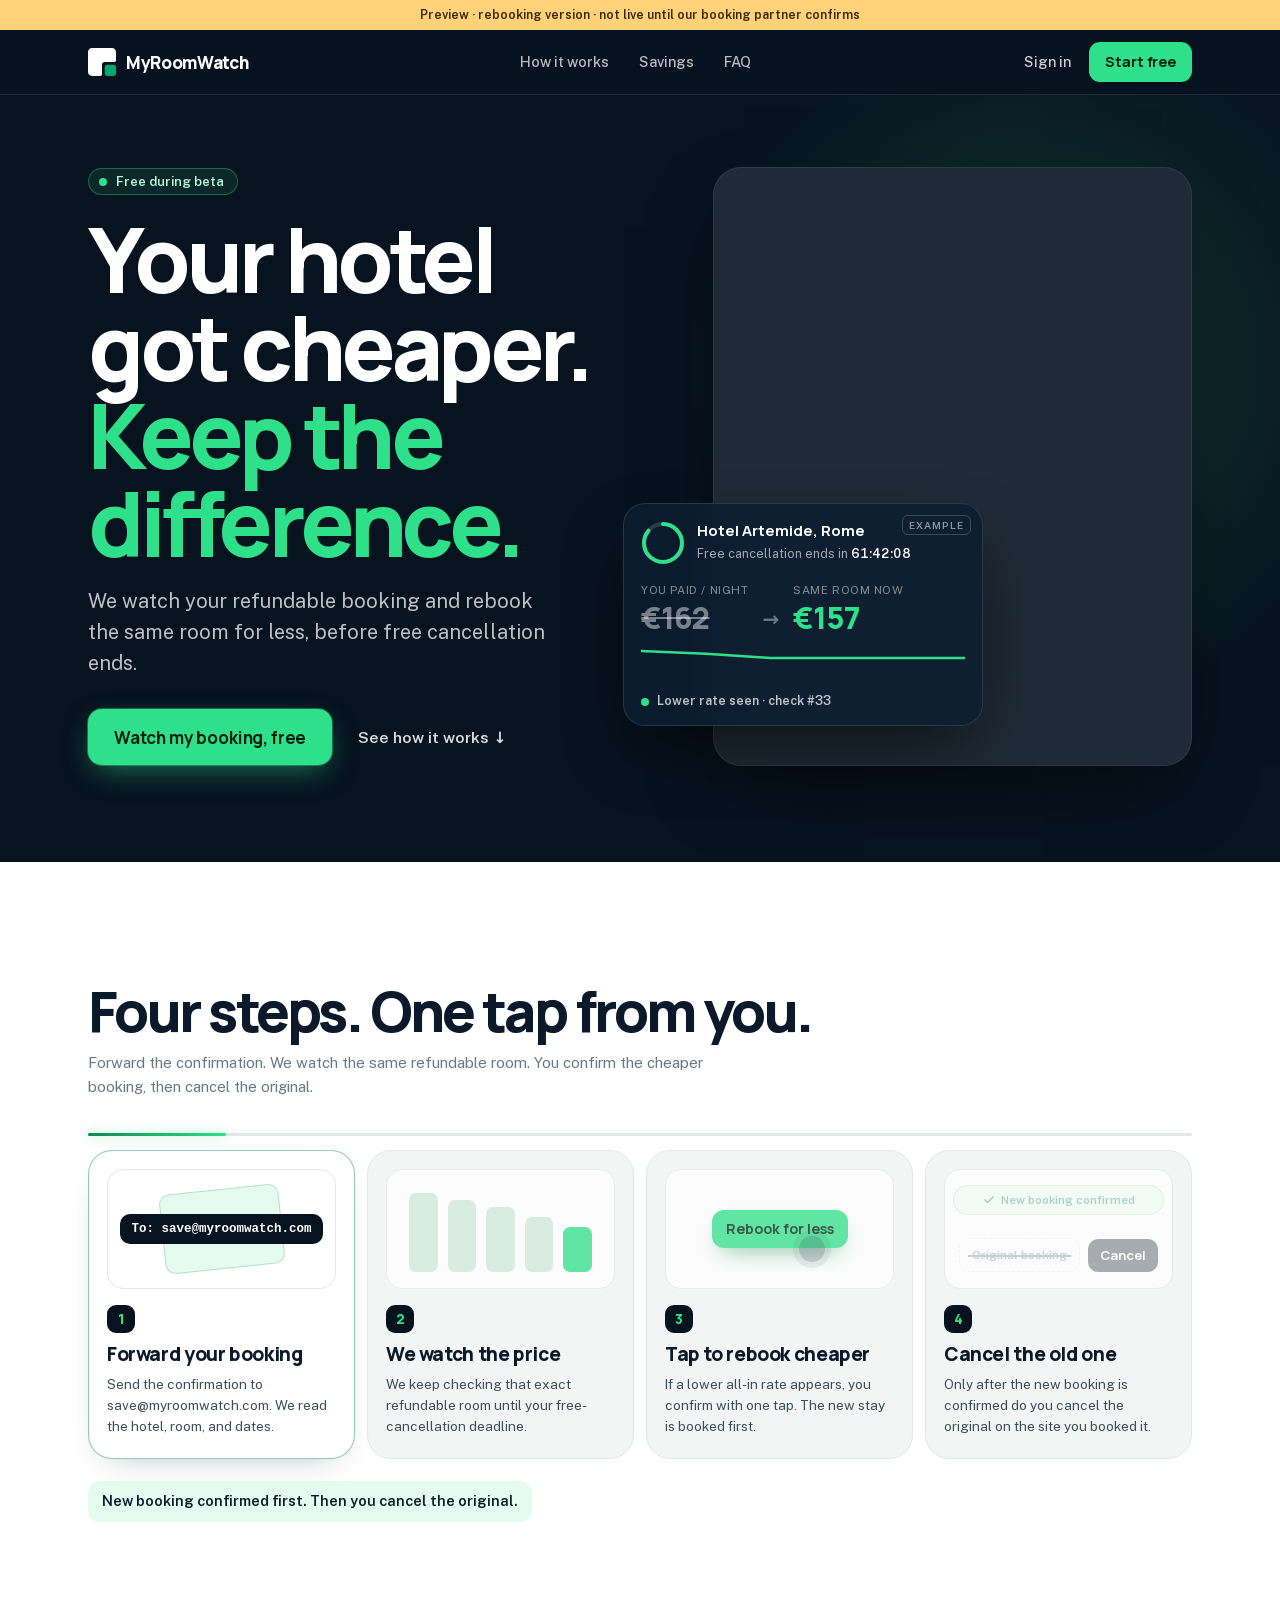
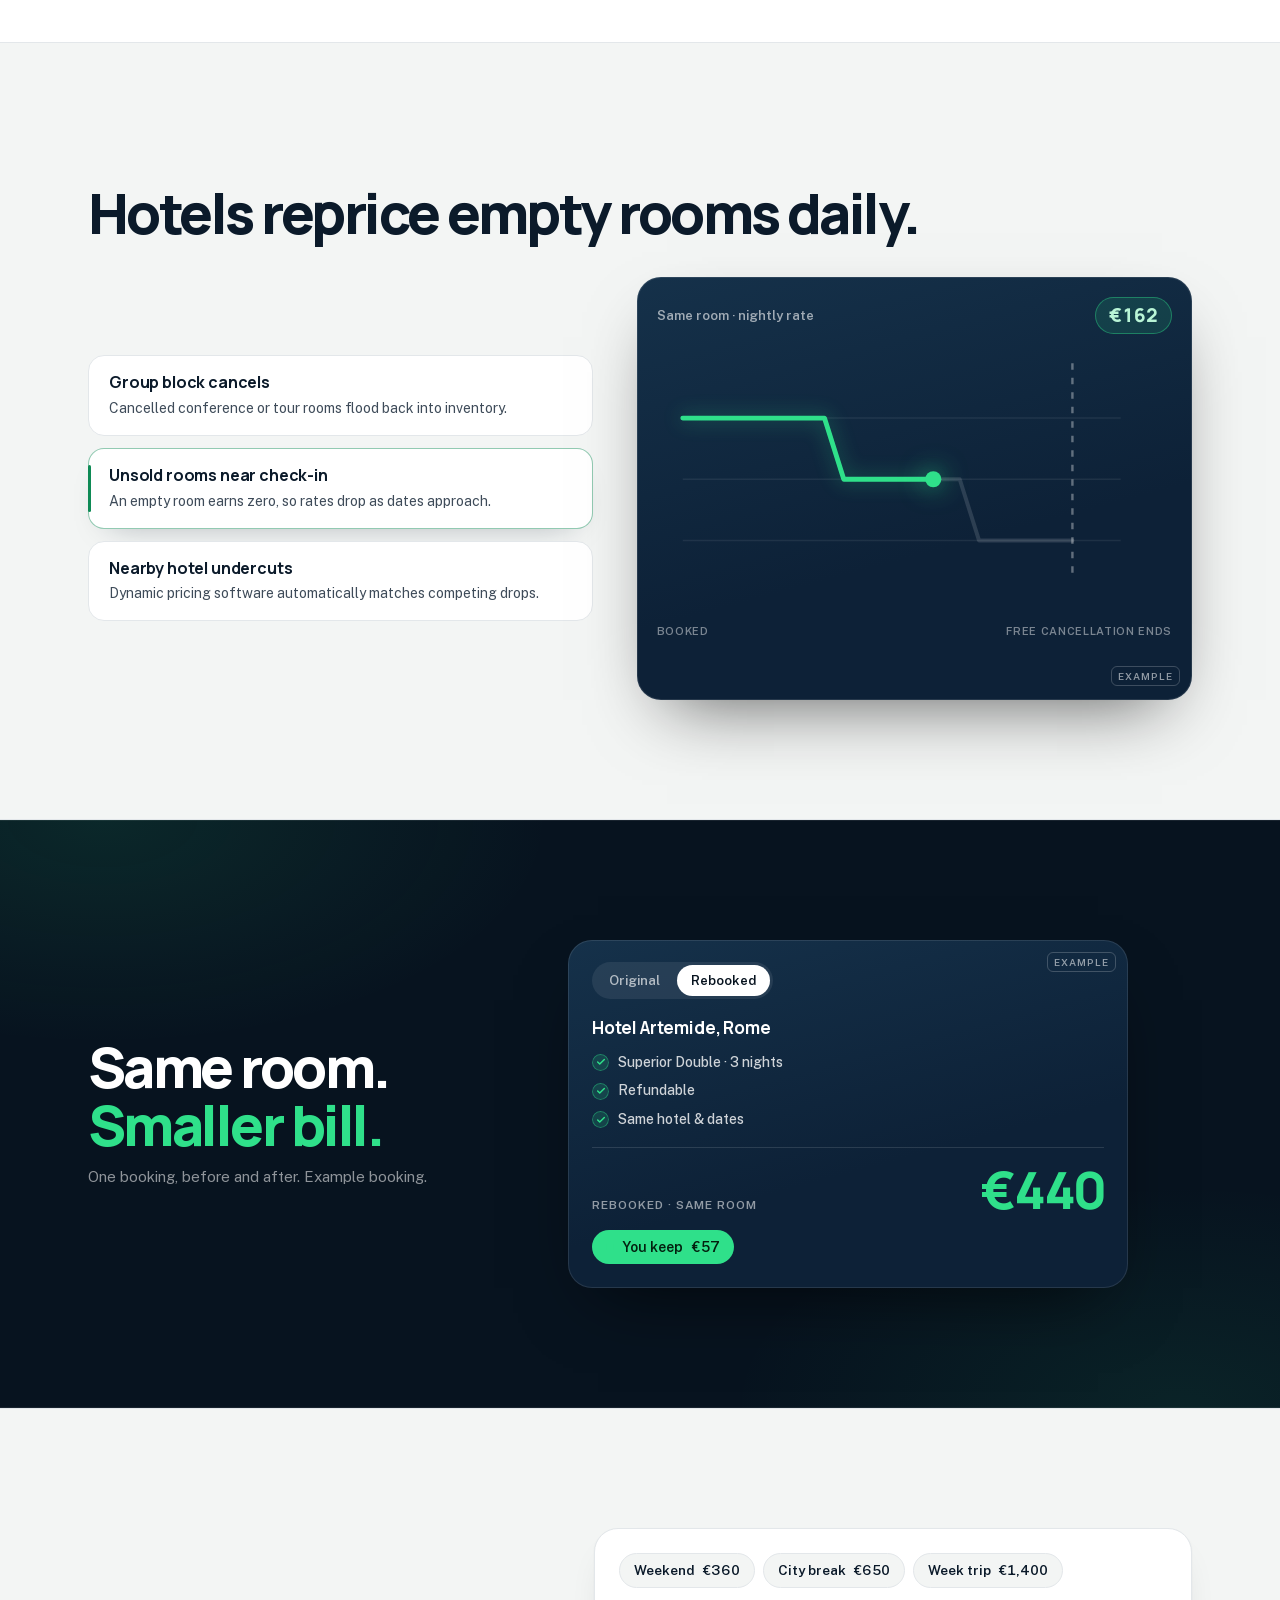
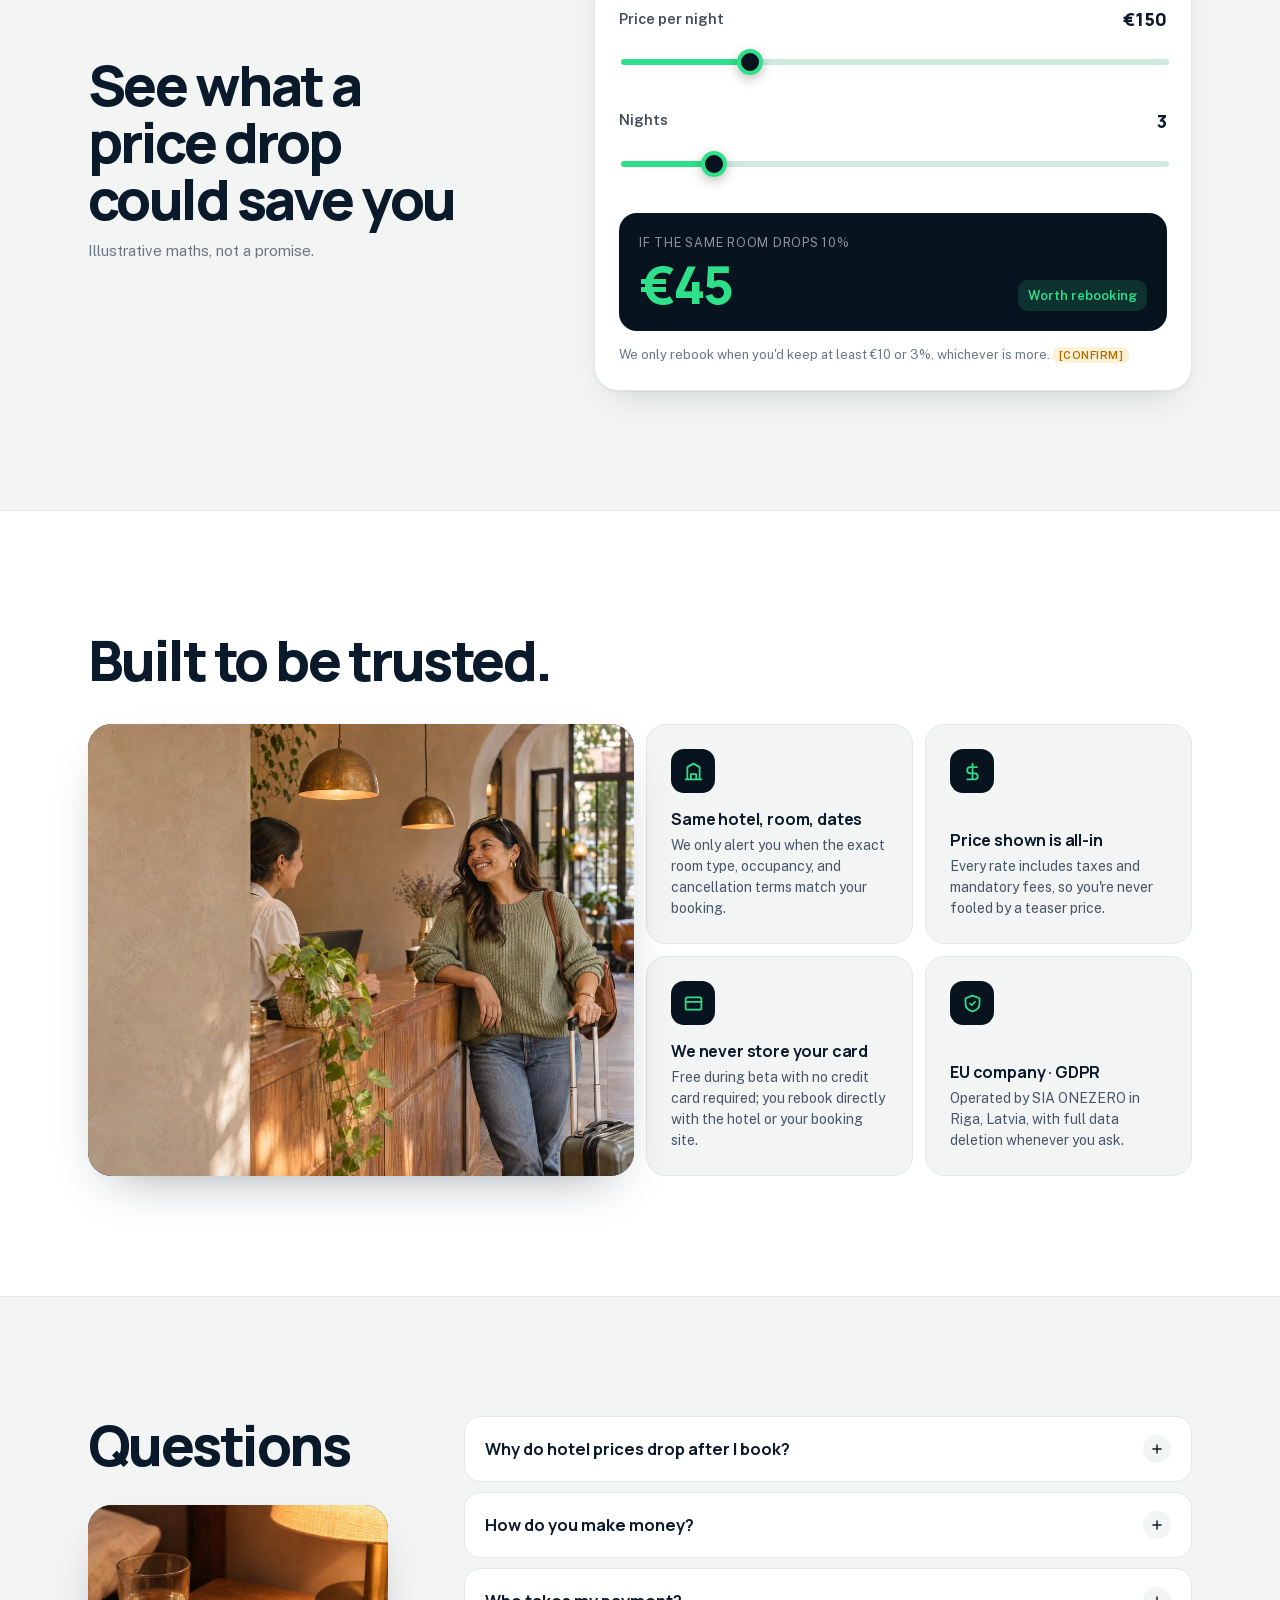
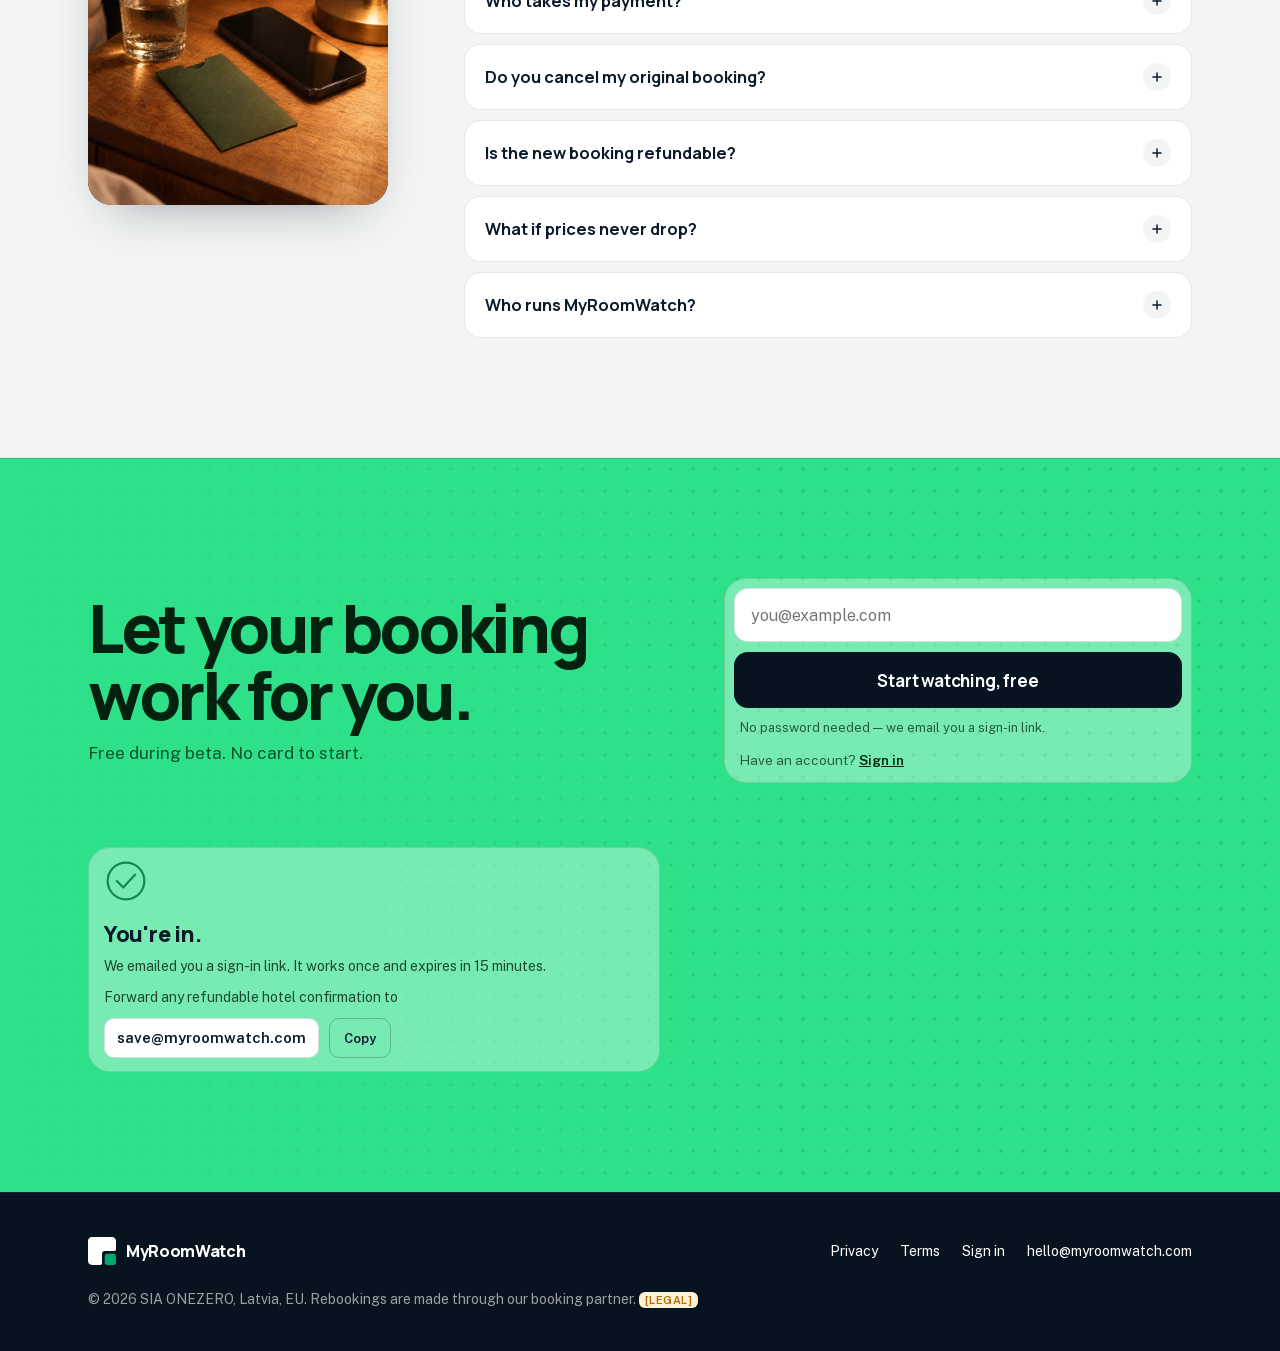
==== commit 1776eab0: "v8.1: section rhythm, connected steps, scroll-scrubbed chart, morph card, upgraded calculator, passw" ====
--- a/landing/index.html
+++ b/landing/index.html
@@ -98,22 +98,28 @@
 <section class="sec" id="how" aria-labelledby="how-h">
   <div class="wrap">
     <h2 id="how-h" class="reveal">Four steps. One tap from you.</h2>
-    <ol class="steps">
-      <li class="step reveal">
+    <p class="caption reveal">Forward the confirmation. We watch the same refundable room. You confirm the cheaper booking, then cancel the original.</p>
+    <div class="steps-rail reveal" aria-hidden="true"><i id="rail-fill"></i></div>
+    <ol class="steps" id="steps">
+      <li class="step reveal" data-step="0" tabindex="0">
         <div class="step-viz viz-mail" aria-hidden="true"><span class="chip"><span class="to">To: </span>save@myroomwatch.com</span><span class="env"></span></div>
         <span class="step-n">1</span><h3>Forward your booking</h3>
+        <p class="step-p">Send the confirmation to save@myroomwatch.com. We read the hotel, room, and dates.</p>
       </li>
-      <li class="step reveal">
-        <div class="step-viz viz-bars" aria-hidden="true"><span style="--h:30%"></span><span style="--h:30%"></span><span style="--h:55%"></span><span style="--h:55%"></span><span style="--h:100%" class="hot"></span></div>
+      <li class="step reveal" data-step="1" tabindex="0">
+        <div class="step-viz viz-bars" aria-hidden="true"><span style="--h:92%;--h2:84%"></span><span style="--h:84%;--h2:70%"></span><span style="--h:76%;--h2:58%"></span><span style="--h:64%;--h2:46%"></span><span style="--h:52%;--h2:32%" class="hot"></span></div>
         <span class="step-n">2</span><h3>We watch the price</h3>
+        <p class="step-p">We keep checking that exact refundable room until your free-cancellation deadline.</p>
       </li>
-      <li class="step reveal">
-        <div class="step-viz viz-tap" aria-hidden="true"><span class="tap-btn">Rebook for less</span><span class="finger"></span></div>
+      <li class="step reveal" data-step="2" tabindex="0">
+        <div class="step-viz viz-tap" aria-hidden="true"><span class="tap-btn">Rebook for less</span><span class="finger"></span><span class="viz-check"><svg viewBox="0 0 24 24"><path d="M20 6 9 17l-5-5"/></svg></span></div>
         <span class="step-n">3</span><h3>Tap to rebook cheaper</h3>
+        <p class="step-p">If a lower all-in rate appears, you confirm with one tap. The new stay is booked first.</p>
       </li>
-      <li class="step reveal">
-        <div class="step-viz viz-cancel" aria-hidden="true"><span class="old">Original booking</span><span class="x">Cancel</span></div>
+      <li class="step reveal" data-step="3" tabindex="0">
+        <div class="step-viz viz-cancel" aria-hidden="true"><span class="new-ok"><svg viewBox="0 0 24 24"><path d="M20 6 9 17l-5-5"/></svg>New booking confirmed</span><span class="old">Original booking<i class="strike"></i></span><span class="x">Cancel</span></div>
         <span class="step-n">4</span><h3>Cancel the old one</h3>
+        <p class="step-p">Only after the new booking is confirmed do you cancel the original on the site you booked it.</p>
       </li>
     </ol>
     <p class="note reveal">New booking confirmed first. Then you cancel the original.</p>
@@ -155,43 +161,30 @@
 
 <!-- ============ BEFORE / AFTER SWAP ============ -->
 <section class="band" aria-labelledby="swap-h">
+  <div class="band-wash" aria-hidden="true"></div>
   <div class="wrap band-in">
     <div class="band-copy reveal">
       <h2 id="swap-h">Same room. <span class="h-accent">Smaller bill.</span></h2>
-      <p class="caption">Drag to swap. Example booking.</p>
-    </div>
-    <div class="swap reveal" id="swap" style="--pos:50%">
-      <div class="bk bk-before">
-        <p class="bk-tag">Before</p>
-        <p class="bk-h">Superior Double · 3 nights</p>
-        <p class="bk-p num">€486</p>
-        <p class="bk-s">Refundable · booked 3 weeks ago</p>
-      </div>
-      <div class="bk bk-after" aria-hidden="true">
-        <p class="bk-tag">After</p>
-        <p class="bk-h">Superior Double · 3 nights</p>
-        <p class="bk-p num">€429</p>
-        <p class="bk-s">Refundable · same hotel, same dates</p>
-      </div>
-      <div class="swap-handle" aria-hidden="true"><span>‹ ›</span></div>
-      <label class="sr-only" for="swap-range">Compare the booking before and after rebooking</label>
-      <input type="range" id="swap-range" min="0" max="100" value="50">
-    </div>
-  </div>
-</section>
-
-<!-- ============ PHOTO MOMENT ============ -->
-<section class="moment" aria-label="A moment from a trip">
-  <div class="wrap moment-in">
-    <figure class="photo photo-moment reveal">
-      <picture>
-        <source media="(max-width:719px)" type="image/webp" srcset="img/moment-coffee-phone-1080x1080.webp">
-        <source media="(max-width:719px)" srcset="img/moment-coffee-phone-1080x1080.jpg">
-        <source type="image/webp" srcset="img/moment-coffee-phone-1920x1080.webp">
-        <img src="img/moment-coffee-phone-1920x1080.jpg" width="1920" height="1080" alt="Hands holding a phone next to a cup of coffee on a hotel balcony table" loading="lazy" decoding="async">
-      </picture>
-      <figcaption class="moment-cap">Found while you were busy.</figcaption>
-    </figure>
+      <p class="caption">One booking, before and after. Example booking.</p>
+    </div>
+    <article class="confirm-card reveal" id="confirm-card" aria-label="Example booking before and after rebooking">
+      <div class="cc-toggle" role="group" aria-label="Show the booking before or after rebooking" id="cc-toggle">
+        <button type="button" class="cc-btn on" data-v="0" aria-pressed="true">Original</button>
+        <button type="button" class="cc-btn" data-v="1" aria-pressed="false">Rebooked</button>
+      </div>
+      <p class="cc-hotel">Hotel Artemide, Rome</p>
+      <ul class="cc-locked">
+        <li>Superior Double · 3 nights</li>
+        <li>Refundable</li>
+        <li>Same hotel &amp; dates</li>
+      </ul>
+      <div class="cc-total">
+        <span class="cc-k" id="cc-k">Booked 3 weeks ago</span>
+        <span class="cc-v num" id="cc-total">€486</span>
+      </div>
+      <p class="cc-keep" id="cc-keep" hidden><span class="pulse" aria-hidden="true"></span>You keep <b class="num">€57</b></p>
+      <p class="example-tag">Example</p>
+    </article>
   </div>
 </section>
 
@@ -199,17 +192,24 @@
 <section class="sec sec-alt" id="calc" aria-labelledby="calc-h">
   <div class="wrap calc-in">
     <div class="reveal">
-      <h2 id="calc-h">What could a drop be worth?</h2>
+      <h2 id="calc-h">See what a price drop could save you</h2>
       <p class="caption">Illustrative maths, not a promise.</p>
     </div>
     <form class="calc reveal" onsubmit="return false" aria-describedby="calc-note">
+      <div class="calc-presets" id="calc-presets" role="group" aria-label="Quick examples">
+        <button type="button" class="cp-btn" data-p="180" data-n="2">Weekend <b class="num">€360</b></button>
+        <button type="button" class="cp-btn" data-p="130" data-n="5">City break <b class="num">€650</b></button>
+        <button type="button" class="cp-btn" data-p="200" data-n="7">Week trip <b class="num">€1,400</b></button>
+      </div>
       <div class="calc-row">
         <label for="c-price">Price per night</label><output id="o-price" class="num">€150</output>
-        <input type="range" id="c-price" min="50" max="500" step="10" value="150">
+        <div class="range-wrap"><span class="range-tip num" id="tip-price" aria-hidden="true">€150</span>
+        <input type="range" id="c-price" min="50" max="500" step="10" value="150"></div>
       </div>
       <div class="calc-row">
         <label for="c-nights">Nights</label><output id="o-nights" class="num">3</output>
-        <input type="range" id="c-nights" min="1" max="14" step="1" value="3">
+        <div class="range-wrap"><span class="range-tip num" id="tip-nights" aria-hidden="true">3 nights</span>
+        <input type="range" id="c-nights" min="1" max="14" step="1" value="3"></div>
       </div>
       <div class="calc-out">
         <p class="k">If the same room drops 10%</p>
@@ -272,12 +272,18 @@
     <form class="signup" id="signup-form" novalidate>
       <label class="sr-only" for="signup-email">Email address</label>
       <input type="email" name="email" id="signup-email" required autocomplete="email" placeholder="you@example.com">
-      <label class="sr-only" for="signup-password">Password (8+ characters)</label>
-      <input type="password" name="password" id="signup-password" required autocomplete="new-password" minlength="8" placeholder="Password (8+ characters)">
       <button class="btn btn-ink btn-lg" type="submit" id="signup-submit">Start watching, free</button>
+      <p class="signup-micro">No password needed — we email you a sign-in link.</p>
       <p class="form-status" id="signup-status" role="status" aria-live="polite" hidden></p>
       <p class="signup-next">Have an account? <a href="/dashboard.html">Sign in</a></p>
     </form>
+    <div class="signup signup-done" id="signup-done" hidden role="status" aria-live="polite">
+      <div class="hx-check" id="signup-check" aria-hidden="true"><svg width="44" height="44" viewBox="0 0 48 48" fill="none" stroke="currentColor" stroke-width="2.4" stroke-linecap="round" stroke-linejoin="round"><circle cx="24" cy="24" r="20"/><path d="m14 24 7 7 13-14"/></svg></div>
+      <p class="done-t">You're in.</p>
+      <p class="done-b">We emailed you a sign-in link. It works once and expires in 15 minutes.</p>
+      <p class="done-b">Forward any refundable hotel confirmation to</p>
+      <p class="done-addr"><code id="fwd-addr">save@myroomwatch.com</code><button class="copy-btn" type="button" id="copy-addr">Copy</button></p>
+    </div>
   </div>
 </section>
 </main>
@@ -295,14 +301,14 @@
 <script src="app.js" defer></script>
 <script>
 (function () {
-  // Signup posts to the MyRoomWatch API. On success we store the token and go
-  // straight to the dashboard, which shows the forwarding address.
+  // Passwordless signup: one email field. The API creates the account if it
+  // doesn't exist and emails a single-use sign-in link either way.
   var API = "https://api.myroomwatch.com";
   var form = document.getElementById("signup-form");
   var email = document.getElementById("signup-email");
-  var password = document.getElementById("signup-password");
   var button = document.getElementById("signup-submit");
   var status = document.getElementById("signup-status");
+  var done = document.getElementById("signup-done");
   if (!form) return;
 
   function show(msg, ok) {
@@ -310,9 +316,7 @@
     status.hidden = false;
     status.classList.toggle("ok", !!ok);
   }
-
   function firstError(payload, fallback) {
-    // FastAPI returns {detail: "..."} or {detail: [{msg, loc}, ...]}.
     var d = payload && payload.detail;
     if (typeof d === "string") return d;
     if (Array.isArray(d) && d.length && d[0].msg) return d[0].msg;
@@ -322,39 +326,21 @@
   form.addEventListener("submit", function (e) {
     e.preventDefault();
     var mail = (email.value || "").trim();
-    var pass = password.value || "";
     if (!mail || email.validity.typeMismatch) { show("Please enter a valid email address.", false); email.focus(); return; }
-    if (pass.length < 8) { show("Password must be at least 8 characters.", false); password.focus(); return; }
-
     button.disabled = true;
-    button.textContent = "Creating…";
-    fetch(API + "/auth/register", {
+    button.textContent = "Sending…";
+    fetch(API + "/auth/magic-link", {
       method: "POST",
       headers: { "Content-Type": "application/json" },
-      body: JSON.stringify({ email: mail, password: pass })
+      body: JSON.stringify({ email: mail })
     }).then(function (resp) {
-      return resp.json().then(function (body) { return { ok: resp.ok, status: resp.status, body: body }; });
+      return resp.json().then(function (body) { return { ok: resp.ok, body: body }; });
     }).then(function (r) {
-      if (!r.ok) {
-        if (r.status === 400 || r.status === 409) {
-          throw new Error("That email is already registered — sign in instead.");
-        }
-        throw new Error(firstError(r.body, "Could not create your account. Please try again."));
-      }
-      // Registered — log in to get a token, then hand off to the dashboard.
-      var creds = new URLSearchParams({ username: mail, password: pass });
-      return fetch(API + "/auth/login", {
-        method: "POST",
-        headers: { "Content-Type": "application/x-www-form-urlencoded" },
-        body: creds.toString()
-      }).then(function (lr) { return lr.json(); }).then(function (tok) {
-        if (tok && tok.access_token) {
-          try { localStorage.setItem("mrw_token", tok.access_token); } catch (err) { /* private mode */ }
-          window.location.href = "/dashboard.html";
-        } else {
-          show("Account created — please sign in.", true);
-        }
-      });
+      if (!r.ok) throw new Error(firstError(r.body, "Something went wrong. Please try again."));
+      form.hidden = true;
+      done.hidden = false;
+      if (window.mrwPlayCheck) window.mrwPlayCheck(document.getElementById("signup-check"));
+      if (window.mrwToast) window.mrwToast("Sign-in link sent", "Check your inbox — the link works once and expires in 15 minutes.");
     }).catch(function (err) {
       show(err.message || "Something went wrong. Please try again.", false);
     }).finally(function () {
@@ -362,6 +348,15 @@
       button.textContent = "Start watching, free";
     });
   });
+
+  var copyBtn = document.getElementById("copy-addr");
+  if (copyBtn) copyBtn.addEventListener("click", function () {
+    var addr = document.getElementById("fwd-addr").textContent;
+    function flash(t) { copyBtn.textContent = t; setTimeout(function () { copyBtn.textContent = "Copy"; }, 2000); }
+    if (navigator.clipboard && navigator.clipboard.writeText) {
+      navigator.clipboard.writeText(addr).then(function () { flash("Copied ✓"); }, function () { flash(addr); });
+    } else { flash(addr); }
+  });
 })();
 </script>
 </body>
--- a/landing/styles.css
+++ b/landing/styles.css
@@ -13,6 +13,9 @@
   --r-lg:24px; --r-md:16px; --r-sm:12px;
   --shadow-1:0 1px 2px rgba(11,26,42,.06),0 4px 14px rgba(11,26,42,.06);
   --shadow-2:0 2px 6px rgba(0,0,0,.25),0 30px 80px -20px rgba(0,0,0,.6);
+  --sec-y:96px;
+  --dur-enter:220ms;--dur-exit:160ms;
+  --ease-hx-out:cubic-bezier(.2,.8,.2,1);--ease-hx-in:cubic-bezier(.4,0,1,1);
   --display:'Manrope',system-ui,sans-serif; --text:'Public Sans',system-ui,sans-serif;
 }
 *,*::before,*::after{box-sizing:border-box}
@@ -115,20 +118,19 @@
 .example-tag{position:absolute;top:12px;right:12px;font:700 10px/1 var(--text);letter-spacing:.1em;text-transform:uppercase;color:rgba(255,255,255,.55);border:1px solid rgba(255,255,255,.2);padding:4px 6px;border-radius:6px}
 
 /* sections */
-.sec{padding:84px 0;background:var(--paper)}
-.sec-alt{background:var(--mist)}
+.sec{padding:var(--sec-y) 0;background:var(--paper)}
+.sec-alt{background:var(--mist);box-shadow:inset 0 1px 0 var(--line),inset 0 -1px 0 var(--line)}
 .sec h2,.band h2{font-size:clamp(2rem,5.6vw,3.5rem);line-height:1.02;font-weight:800;letter-spacing:-.045em;text-wrap:balance}
 .caption{margin-top:12px;font-size:15px;color:var(--muted)}
 .band .caption{color:rgba(255,255,255,.55)}
 
 /* reveal */
-.js .reveal{opacity:0;transform:translateY(22px);transition:opacity .7s ease,transform .7s cubic-bezier(.2,.8,.2,1)}
+.js .reveal{opacity:0;transform:translateY(22px);transition:opacity .7s ease var(--rd,0ms),transform .7s var(--ease-hx-out) var(--rd,0ms)}
 .js .reveal.in{opacity:1;transform:none}
 
 /* steps */
 .steps{list-style:none;margin:36px 0 0;padding:0;display:grid;grid-template-columns:1fr 1fr;gap:12px}
 .step{position:relative;padding:12px 12px 18px;border-radius:24px;background:var(--mist);border:1px solid var(--line)}
-.step:nth-child(2){transition-delay:.08s}.step:nth-child(3){transition-delay:.16s}.step:nth-child(4){transition-delay:.24s}
 .step-viz{height:96px;border-radius:16px;background:#fff;border:1px solid var(--line);position:relative;overflow:hidden;display:flex;align-items:center;justify-content:center}
 .step-n{display:grid;place-items:center;width:28px;height:28px;margin-top:16px;border-radius:9px;background:var(--night);color:var(--accent);font:800 14px/1 var(--display)}
 .step h3{margin-top:10px;font-size:clamp(16px,4.2vw,19px);line-height:1.2;letter-spacing:-.02em;font-weight:800}
@@ -142,37 +144,16 @@
 .js .viz-bars span{transform:scaleY(.2);transform-origin:bottom;transition:transform .8s cubic-bezier(.2,.8,.2,1)}
 .js .in .viz-bars span{transform:none}
 .tap-btn{font:700 clamp(12px,3.4vw,14px)/1 var(--display);background:var(--accent);color:var(--on-accent);padding:12px 14px;border-radius:12px;box-shadow:0 10px 24px -10px rgba(14,138,85,.8)}
-.finger{position:absolute;width:26px;height:26px;border-radius:50%;background:rgba(7,19,31,.25);box-shadow:0 0 0 6px rgba(7,19,31,.08);right:30%;bottom:22%;animation:tap 2.4s ease-in-out infinite}
+.finger{position:absolute;width:26px;height:26px;border-radius:50%;background:rgba(7,19,31,.25);box-shadow:0 0 0 6px rgba(7,19,31,.08);right:30%;bottom:22%}
 @keyframes tap{0%,60%,100%{transform:scale(1)}70%{transform:scale(.75)}}
 .viz-cancel{gap:8px;flex-wrap:wrap;padding:8px}
 .viz-cancel .old{font:600 12px/1 var(--text);color:var(--muted);text-decoration:line-through;padding:10px 12px;border:1px dashed var(--line);border-radius:10px}
 .viz-cancel .x{font:700 13px/1 var(--display);color:#fff;background:var(--night);padding:10px 12px;border-radius:10px}
 .note{margin-top:22px;display:inline-flex;gap:8px;align-items:center;font:600 14.5px/1.4 var(--text);color:var(--ink);background:var(--accent-tint);padding:10px 14px;border-radius:12px}
 
-/* band + swap */
-.band{background:var(--night);color:#fff;padding:84px 0;overflow:hidden}
+/* band */
+.band{position:relative;background:var(--night);color:#fff;padding:var(--sec-y) 0;overflow:hidden}
 .band-in{display:grid;gap:36px;align-items:center}
-.swap{position:relative;height:250px;border-radius:24px;overflow:hidden;box-shadow:0 30px 70px -30px rgba(0,0,0,.8),inset 0 0 0 1px rgba(255,255,255,.1);user-select:none;touch-action:pan-y}
-.bk{position:absolute;inset:0;padding:56px 26px 26px;display:flex;flex-direction:column;justify-content:flex-start}
-.bk-before{background:linear-gradient(160deg,#1A2B3D,#13202E)}
-.bk-after{background:linear-gradient(160deg,#0E3D2A,#0A2A1E);clip-path:inset(0 0 0 var(--pos));align-items:flex-end;text-align:right;justify-content:flex-end}
-.bk-tag{position:absolute;top:22px;font:700 11px/1 var(--text);letter-spacing:.14em;text-transform:uppercase;color:rgba(255,255,255,.6)}
-.bk-before .bk-tag{left:26px}.bk-after .bk-tag{right:26px;color:var(--accent)}
-.bk-h{font:600 14px/1.3 var(--text);color:rgba(255,255,255,.7)}
-.bk-p{margin-top:6px;font:800 clamp(2.6rem,8vw,3.6rem)/1 var(--display);letter-spacing:-.04em}
-.bk-after .bk-p{color:var(--accent)}
-.bk-s{margin-top:8px;font-size:13px;color:rgba(255,255,255,.55)}
-.swap-handle{position:absolute;top:0;bottom:0;left:var(--pos);width:2px;background:#fff;transform:translateX(-1px);pointer-events:none}
-.swap-handle span{position:absolute;top:50%;left:50%;transform:translate(-50%,-50%);width:44px;height:44px;border-radius:50%;background:#fff;color:var(--night);display:grid;place-items:center;font:800 15px/1 var(--display);box-shadow:0 8px 24px rgba(0,0,0,.4)}
-.swap input{position:absolute;inset:0;width:100%;height:100%;margin:0;opacity:0;cursor:ew-resize}
-.swap:focus-within{outline:3px solid var(--accent);outline-offset:3px}
-
-/* moment */
-.moment{background:var(--night);padding:0 0 84px}
-.photo-moment{aspect-ratio:1/1}
-.photo-moment::after{content:"";position:absolute;inset:0;background:linear-gradient(to top,rgba(5,12,20,.82) 0%,rgba(5,12,20,.45) 32%,rgba(5,12,20,0) 58%);pointer-events:none}
-.moment-cap{position:absolute;z-index:1;left:22px;right:22px;bottom:20px;font:800 clamp(1.6rem,6vw,3.4rem)/1 var(--display);letter-spacing:-.04em;color:#fff;max-width:520px;text-shadow:0 2px 30px rgba(0,0,0,.4)}
-
 /* calculator */
 .calc-in{display:grid;gap:32px;align-items:center}
 .calc{background:#fff;border:1px solid var(--line);border-radius:24px;padding:24px;box-shadow:0 1px 2px rgba(11,26,42,.06),0 18px 40px -20px rgba(11,26,42,.2)}
@@ -218,7 +199,7 @@
 .faq details p{padding:0 20px 18px;color:var(--body);font-size:15px}
 
 /* final / signup */
-.final{background:var(--accent);color:var(--on-accent);padding:84px 0;position:relative;overflow:hidden}
+.final{background:var(--accent);color:var(--on-accent);padding:var(--sec-y) 0;position:relative;overflow:hidden}
 .final::before{content:"";position:absolute;inset:0;background-image:radial-gradient(circle,rgba(3,33,15,.12) 1.5px,transparent 2px);background-size:22px 22px;mask-image:linear-gradient(90deg,transparent,#000 70%);-webkit-mask-image:linear-gradient(90deg,transparent,#000 70%)}
 .final-in{position:relative;display:grid;gap:28px;align-items:center}
 .final h2{font-size:clamp(2.3rem,6.4vw,4.2rem);line-height:1;letter-spacing:-.05em;font-weight:800;text-wrap:balance}
@@ -243,6 +224,7 @@
 .sticky-cta.on{transform:none;visibility:visible}
 
 @media (min-width:720px){
+  :root{--sec-y:120px}
   .wrap{padding-left:32px;padding-right:32px}
   .step{padding:18px 18px 22px}
   .btn-text{display:inline-block}
@@ -251,16 +233,11 @@
   /* Beside the photo the half-width column only fits one card across;
      the 2x2 bento returns at 1024px where each card gets real width */
   .trust{grid-template-columns:1fr}
-  .photo-moment{aspect-ratio:16/9}
-  .photo-moment::after{background:linear-gradient(to top right,rgba(5,12,20,.85) 0%,rgba(5,12,20,.4) 38%,rgba(5,12,20,0) 62%)}
-  .moment-cap{left:44px;bottom:40px}
   .trust-grid{grid-template-columns:1fr 1fr;align-items:stretch}
   .trust-grid .trust{margin:0}
   /* Beside the cards the photo fills the stretched cell and crops, instead
      of letting aspect-ratio push its width past the column */
   .trust-grid .photo-accent{aspect-ratio:auto;height:100%;min-height:320px}
-  .sec,.band,.final{padding:110px 0}
-  .moment{padding-bottom:110px}
   .ftr-in{grid-template-columns:auto 1fr;align-items:center}
   .ftr-in p{grid-column:1 / -1}
   .ftr nav{justify-content:flex-end}
@@ -317,8 +294,6 @@
 .why-chart.done .wc-badge{opacity:1;transform:none}
 .why-chart .example-tag{top:auto;bottom:14px}
 @media (prefers-reduced-motion:no-preference){
-  .wc-path{transition:stroke-dashoffset .75s cubic-bezier(.2,.8,.2,1)}
-  .wc-dot{transition:transform .75s cubic-bezier(.2,.8,.2,1)}
   .wc-badge{transition:opacity .4s ease,transform .4s cubic-bezier(.2,.8,.2,1)}
   .wc-pill.pop{animation:wc-pop .45s cubic-bezier(.2,.8,.2,1)}
 }
@@ -326,3 +301,154 @@
 @media (min-width:1024px){
   .why-grid{grid-template-columns:1fr 1.1fr;gap:44px;align-items:center;margin-top:36px}
 }
+
+/* ============ v8.1: rhythm, steps, confirmation card, calc, signup ============ */
+
+/* Navy band edges: hairlines + a faint emerald radial wash so the tonal
+   jumps read as intentional */
+.band::before,.band::after{content:"";position:absolute;left:0;right:0;height:1px;background:rgba(255,255,255,.07);pointer-events:none}
+.band::before{top:0}
+.band::after{bottom:0}
+.band .band-in{position:relative;z-index:1}
+.band-wash{position:absolute;inset:0;pointer-events:none;background:
+  radial-gradient(640px 320px at 8% 0%,rgba(47,224,138,.1),transparent 70%),
+  radial-gradient(640px 320px at 92% 100%,rgba(47,224,138,.08),transparent 70%)}
+.ftr{box-shadow:inset 0 1px 0 rgba(255,255,255,.07)}
+.final{box-shadow:inset 0 1px 0 rgba(3,33,15,.15)}
+
+/* --- #how: connected steps --- */
+#how .caption{max-width:640px}
+.steps-rail{position:relative;height:3px;border-radius:3px;background:var(--line);margin:34px 0 -22px;display:none}
+.steps-rail i{position:absolute;left:0;top:0;bottom:0;width:12.5%;border-radius:3px;background:linear-gradient(90deg,var(--accent-deep),var(--accent));box-shadow:0 0 12px rgba(47,224,138,.5)}
+@media (prefers-reduced-motion:no-preference){.steps-rail i{transition:width .6s var(--ease-hx-out)}}
+@media (min-width:1024px){.steps-rail{display:block}}
+.step{cursor:pointer;transition:border-color .25s ease,box-shadow .25s ease,background-color .25s ease}
+.js .step:not(.on) .step-viz{opacity:.75;transition:opacity .3s ease}
+.step.on .step-viz{opacity:1}
+.step:focus-visible{outline:3px solid var(--accent);outline-offset:2px}
+.step.on{background:var(--paper);border-color:rgba(14,138,85,.45);box-shadow:0 14px 34px -22px rgba(11,26,42,.4)}
+.step-p{margin-top:8px;font:400 13.5px/1.55 var(--text);color:var(--body)}
+
+/* viz 1 · mail: inactive shows a subdued still; activating replays the
+   envelope slide and the chip pop */
+.js .step[data-step="0"]:not(.on) .viz-mail .env,
+.js .step[data-step="0"]:not(.on) .viz-mail .chip{opacity:.45}
+@media (prefers-reduced-motion:no-preference){
+  .step[data-step="0"].on .viz-mail .env{animation:env-in .5s var(--ease-hx-out) .05s both}
+  .step[data-step="0"].on .viz-mail .chip{animation:chip-in .5s var(--ease-hx-out) .25s both}
+}
+@keyframes env-in{from{transform:rotate(-6deg) translateX(-130%);opacity:0}to{transform:rotate(-6deg);opacity:1}}
+@keyframes chip-in{from{transform:translateY(10px);opacity:0}to{transform:none;opacity:1}}
+/* viz 2 · bars: each bar steps down to --h2 like live drops; hot glows */
+@media (prefers-reduced-motion:no-preference){
+  .step[data-step="1"].on .viz-bars span{animation:bar-drop .55s var(--ease-hx-out) both}
+  .step[data-step="1"].on .viz-bars span:nth-child(2){animation-delay:.12s}
+  .step[data-step="1"].on .viz-bars span:nth-child(3){animation-delay:.24s}
+  .step[data-step="1"].on .viz-bars span:nth-child(4){animation-delay:.36s}
+  .step[data-step="1"].on .viz-bars span:nth-child(5){animation-delay:.48s}
+}
+@keyframes bar-drop{from{height:var(--h)}to{height:var(--h2)}}
+.step[data-step="1"].on .viz-bars .hot{box-shadow:0 0 16px rgba(47,224,138,.75)}
+/* viz 3 · tap: finger taps once, button depresses, check lands */
+.viz-check{position:absolute;right:16%;top:18%;width:26px;height:26px;border-radius:50%;background:var(--accent);display:grid;place-items:center;opacity:0;transform:scale(.4)}
+.viz-check svg{width:14px;height:14px;fill:none;stroke:var(--on-accent);stroke-width:3.5;stroke-linecap:round;stroke-linejoin:round}
+@media (prefers-reduced-motion:no-preference){
+  .step[data-step="2"].on .finger{animation:tap-once 1s var(--ease-hx-out) .2s both}
+  .step[data-step="2"].on .tap-btn{animation:btn-press 1s var(--ease-hx-out) .2s both}
+  .step[data-step="2"].on .viz-check{animation:check-land .4s var(--ease-hx-out) 1s both}
+}
+@media (prefers-reduced-motion:reduce){.step[data-step="2"] .viz-check{opacity:1;transform:none}}
+@keyframes tap-once{0%,100%{transform:scale(1)}45%{transform:scale(.7)}60%{transform:scale(1.05)}}
+@keyframes btn-press{0%,100%{transform:none}45%{transform:scale(.94) translateY(2px)}60%{transform:none}}
+@keyframes check-land{from{opacity:0;transform:scale(.4)}to{opacity:1;transform:scale(1)}}
+/* viz 4 · cancel: confirmation first, then the strike and the stamp */
+.new-ok{display:inline-flex;align-items:center;gap:6px;font:700 11.5px/1 var(--text);color:var(--accent-deep);background:var(--accent-tint);border:1px solid rgba(14,138,85,.3);padding:8px 10px;border-radius:99px;flex-basis:100%;justify-content:center}
+.new-ok svg{width:12px;height:12px;fill:none;stroke:var(--accent-deep);stroke-width:3.5;stroke-linecap:round;stroke-linejoin:round}
+.viz-cancel .old{position:relative;text-decoration:none}
+.viz-cancel .old .strike{position:absolute;left:8px;right:8px;top:50%;height:2px;background:var(--muted);transform-origin:left;transform:scaleX(1)}
+.js .step[data-step="3"]:not(.on) .viz-cancel > *{opacity:.45}
+@media (prefers-reduced-motion:no-preference){
+  .step[data-step="3"].on .viz-cancel .new-ok{animation:ok-in .4s var(--ease-hx-out) .1s both}
+  .step[data-step="3"].on .viz-cancel .old .strike{animation:strike-in .45s var(--ease-hx-out) .6s both}
+  .step[data-step="3"].on .viz-cancel .x{animation:stamp-in .35s var(--ease-hx-out) 1s both}
+}
+@keyframes ok-in{from{opacity:0;transform:translateY(8px)}to{opacity:1;transform:none}}
+@keyframes strike-in{from{transform:scaleX(0)}to{transform:scaleX(1)}}
+@keyframes stamp-in{from{opacity:0;transform:scale(1.5) rotate(6deg)}to{opacity:1;transform:none}}
+
+/* --- band: booking-confirmation morph card --- */
+.confirm-card{position:relative;max-width:560px;background:linear-gradient(165deg,#15314A,#0D2137 62%);border-radius:24px;padding:22px 24px 24px;box-shadow:0 30px 70px -30px rgba(0,0,0,.7),inset 0 0 0 1px rgba(255,255,255,.1);color:#fff}
+.cc-toggle{display:inline-flex;gap:3px;background:rgba(255,255,255,.08);border-radius:99px;padding:3px;margin-bottom:18px}
+.cc-btn{border:0;background:transparent;font:700 13px/1 var(--text);padding:9px 14px;border-radius:99px;color:rgba(255,255,255,.65);cursor:pointer;transition:background-color .2s var(--ease-hx-out),color .2s var(--ease-hx-out)}
+.cc-btn.on{background:#fff;color:var(--night)}
+.cc-btn:focus-visible{outline:3px solid var(--accent);outline-offset:1px}
+.cc-hotel{font:700 17px/1.3 var(--display);letter-spacing:-.01em}
+.cc-locked{list-style:none;margin:14px 0 0;padding:0;display:grid;gap:9px}
+.cc-locked li{display:flex;align-items:center;gap:9px;font:500 14px/1.4 var(--text);color:rgba(255,255,255,.8)}
+.cc-locked li::before{content:"";width:17px;height:17px;flex:none;border-radius:50%;background:rgba(47,224,138,.15) url("data:image/svg+xml,%3Csvg xmlns='http://www.w3.org/2000/svg' viewBox='0 0 24 24' fill='none' stroke='%232FE08A' stroke-width='3.5' stroke-linecap='round' stroke-linejoin='round'%3E%3Cpath d='M20 6 9 17l-5-5'/%3E%3C/svg%3E") center/10px no-repeat;box-shadow:inset 0 0 0 1px rgba(47,224,138,.4)}
+.cc-total{display:flex;justify-content:space-between;align-items:baseline;gap:16px;margin-top:18px;padding-top:16px;border-top:1px solid rgba(255,255,255,.12)}
+.cc-k{font:600 12px/1.3 var(--text);letter-spacing:.08em;text-transform:uppercase;color:rgba(255,255,255,.55)}
+.cc-v{font:800 clamp(2.4rem,7vw,3.2rem)/1 var(--display);letter-spacing:-.04em;font-variant-numeric:tabular-nums}
+.confirm-card.re .cc-v{color:var(--accent)}
+.cc-keep{display:inline-flex;align-items:center;gap:8px;margin:14px 0 0;font:700 14px/1 var(--text);color:var(--on-accent);background:var(--accent);border-radius:99px;padding:10px 14px}
+.cc-keep b{font-variant-numeric:tabular-nums}
+@media (prefers-reduced-motion:no-preference){
+  .cc-keep{animation:cc-keep-in .45s var(--ease-hx-out)}
+}
+@keyframes cc-keep-in{from{opacity:0;transform:translateY(8px) scale(.95)}to{opacity:1;transform:none}}
+
+/* --- calc: presets, filled tracks, floating value tips --- */
+.calc-presets{display:flex;flex-wrap:wrap;gap:8px;margin-bottom:22px}
+.cp-btn{border:1px solid var(--line);background:var(--mist);border-radius:99px;padding:10px 14px;font:600 13.5px/1 var(--text);color:var(--ink);cursor:pointer;transition:border-color .2s var(--ease-hx-out),background-color .2s var(--ease-hx-out),box-shadow .2s var(--ease-hx-out)}
+.cp-btn b{font-weight:800;margin-left:4px}
+.cp-btn:hover{border-color:#CBD4DA}
+.cp-btn.on{background:var(--accent-tint);border-color:rgba(14,138,85,.45);color:var(--accent-deep);box-shadow:0 8px 20px -12px rgba(14,138,85,.5)}
+.cp-btn:focus-visible{outline:3px solid var(--accent);outline-offset:2px}
+.range-wrap{grid-column:1 / -1;position:relative}
+.range-tip{position:absolute;bottom:38px;left:calc(var(--f,.5)*100% + (.5 - var(--f,.5))*26px);transform:translateX(-50%);background:var(--night);color:#fff;font:700 12px/1 var(--display);font-variant-numeric:tabular-nums;padding:6px 9px;border-radius:8px;white-space:nowrap;pointer-events:none;opacity:0}
+.range-tip::after{content:"";position:absolute;top:100%;left:50%;transform:translateX(-50%);border:5px solid transparent;border-top-color:var(--night)}
+@media (prefers-reduced-motion:no-preference){.range-tip{transition:opacity var(--dur-enter) var(--ease-hx-out)}}
+.range-wrap:hover .range-tip,.range-wrap:focus-within .range-tip{opacity:1}
+input[type=range]::-webkit-slider-runnable-track{background:linear-gradient(90deg,var(--accent) calc(var(--f,.5)*100%),#CFE9DC 0)}
+input[type=range]::-moz-range-progress{height:6px;border-radius:99px;background:var(--accent)}
+
+/* --- signup: micro line, done card, success check, toast --- */
+.signup-micro{font:400 13px/1.5 var(--text);color:rgba(3,33,15,.7);padding:0 6px}
+.signup-done{display:block}
+.signup-done .done-t{font:800 22px/1.2 var(--display);letter-spacing:-.02em;color:var(--ink);margin:10px 6px 0}
+.signup-done .done-b{font:400 14px/1.6 var(--text);color:rgba(3,33,15,.8);margin:8px 6px 0}
+.signup-done .done-addr{display:flex;align-items:center;gap:10px;flex-wrap:wrap;margin:10px 6px 4px}
+.signup-done code{font:700 15px/1.2 var(--text);color:var(--ink);background:#fff;border:1px solid rgba(3,33,15,.15);border-radius:10px;padding:10px 12px}
+.copy-btn{border:1px solid rgba(3,33,15,.25);background:transparent;color:var(--ink);font:700 13px/1 var(--text);min-height:40px;padding:0 14px;border-radius:10px;cursor:pointer}
+.copy-btn:hover{background:rgba(255,255,255,.5)}
+.hx-check{display:inline-grid;place-items:center;margin:2px 0 0 6px;color:var(--accent-deep)}
+.hx-check circle{stroke-dasharray:126;stroke-dashoffset:0}
+.hx-check path{stroke-dasharray:30;stroke-dashoffset:0}
+@media (prefers-reduced-motion:no-preference){
+  .hx-check.play svg{animation:hx-pop var(--dur-enter) var(--ease-hx-out)}
+  .hx-check.play circle{animation:hx-circle .1s var(--ease-hx-out) both}
+  .hx-check.play path{animation:hx-tick .12s var(--ease-hx-out) .1s both}
+}
+@keyframes hx-pop{from{transform:scale(.98)}to{transform:scale(1)}}
+@keyframes hx-circle{from{stroke-dashoffset:126}to{stroke-dashoffset:0}}
+@keyframes hx-tick{from{stroke-dashoffset:30}to{stroke-dashoffset:0}}
+.toasts{position:fixed;z-index:120;bottom:max(16px,env(safe-area-inset-bottom));right:max(16px,env(safe-area-inset-right));width:min(360px,calc(100vw - 32px));display:flex;flex-direction:column;gap:12px;pointer-events:none}
+.toast{pointer-events:auto;background:var(--paper);border:1px solid var(--line);border-radius:14px;box-shadow:0 20px 50px -20px rgba(11,26,42,.4);color:var(--ink);overflow:hidden}
+.toast-row{display:flex;align-items:flex-start;gap:11px;padding:13px}
+.toast-ic{flex:none;width:34px;height:34px;border-radius:10px;display:grid;place-items:center;background:var(--accent-tint);color:var(--accent-deep)}
+.toast-ic svg{width:18px;height:18px;fill:none;stroke:currentColor;stroke-width:1.8;stroke-linecap:round;stroke-linejoin:round}
+.toast-tx{flex:1;min-width:0}
+.toast-tx b{display:block;font:700 14px/1.35 var(--display);letter-spacing:-.01em}
+.toast-tx span{display:block;font:400 13px/1.5 var(--text);color:var(--body);margin-top:2px}
+.toast-x{flex:none;border:0;background:none;color:var(--muted);width:30px;height:30px;border-radius:9px;cursor:pointer;display:grid;place-items:center;margin:-4px -4px 0 0}
+.toast-x:hover{background:var(--mist);color:var(--ink)}
+.toast-bar{height:3px;background:var(--line)}
+.toast-bar i{display:block;height:100%;background:var(--accent);transform-origin:left}
+@media (prefers-reduced-motion:no-preference){
+  .toast{opacity:0;transform:translateY(12px);transition:opacity var(--dur-enter) var(--ease-hx-out),transform var(--dur-enter) var(--ease-hx-out)}
+  .toast.in{opacity:1;transform:none}
+  .toast.out{opacity:0;transform:translateY(12px);transition-duration:var(--dur-exit);transition-timing-function:var(--ease-hx-in)}
+  .toast-bar i{animation:toast-count var(--t,5000ms) linear forwards}
+  .toast:hover .toast-bar i,.toast:focus-within .toast-bar i{animation-play-state:paused}
+}
+@keyframes toast-count{from{transform:scaleX(1)}to{transform:scaleX(0)}}
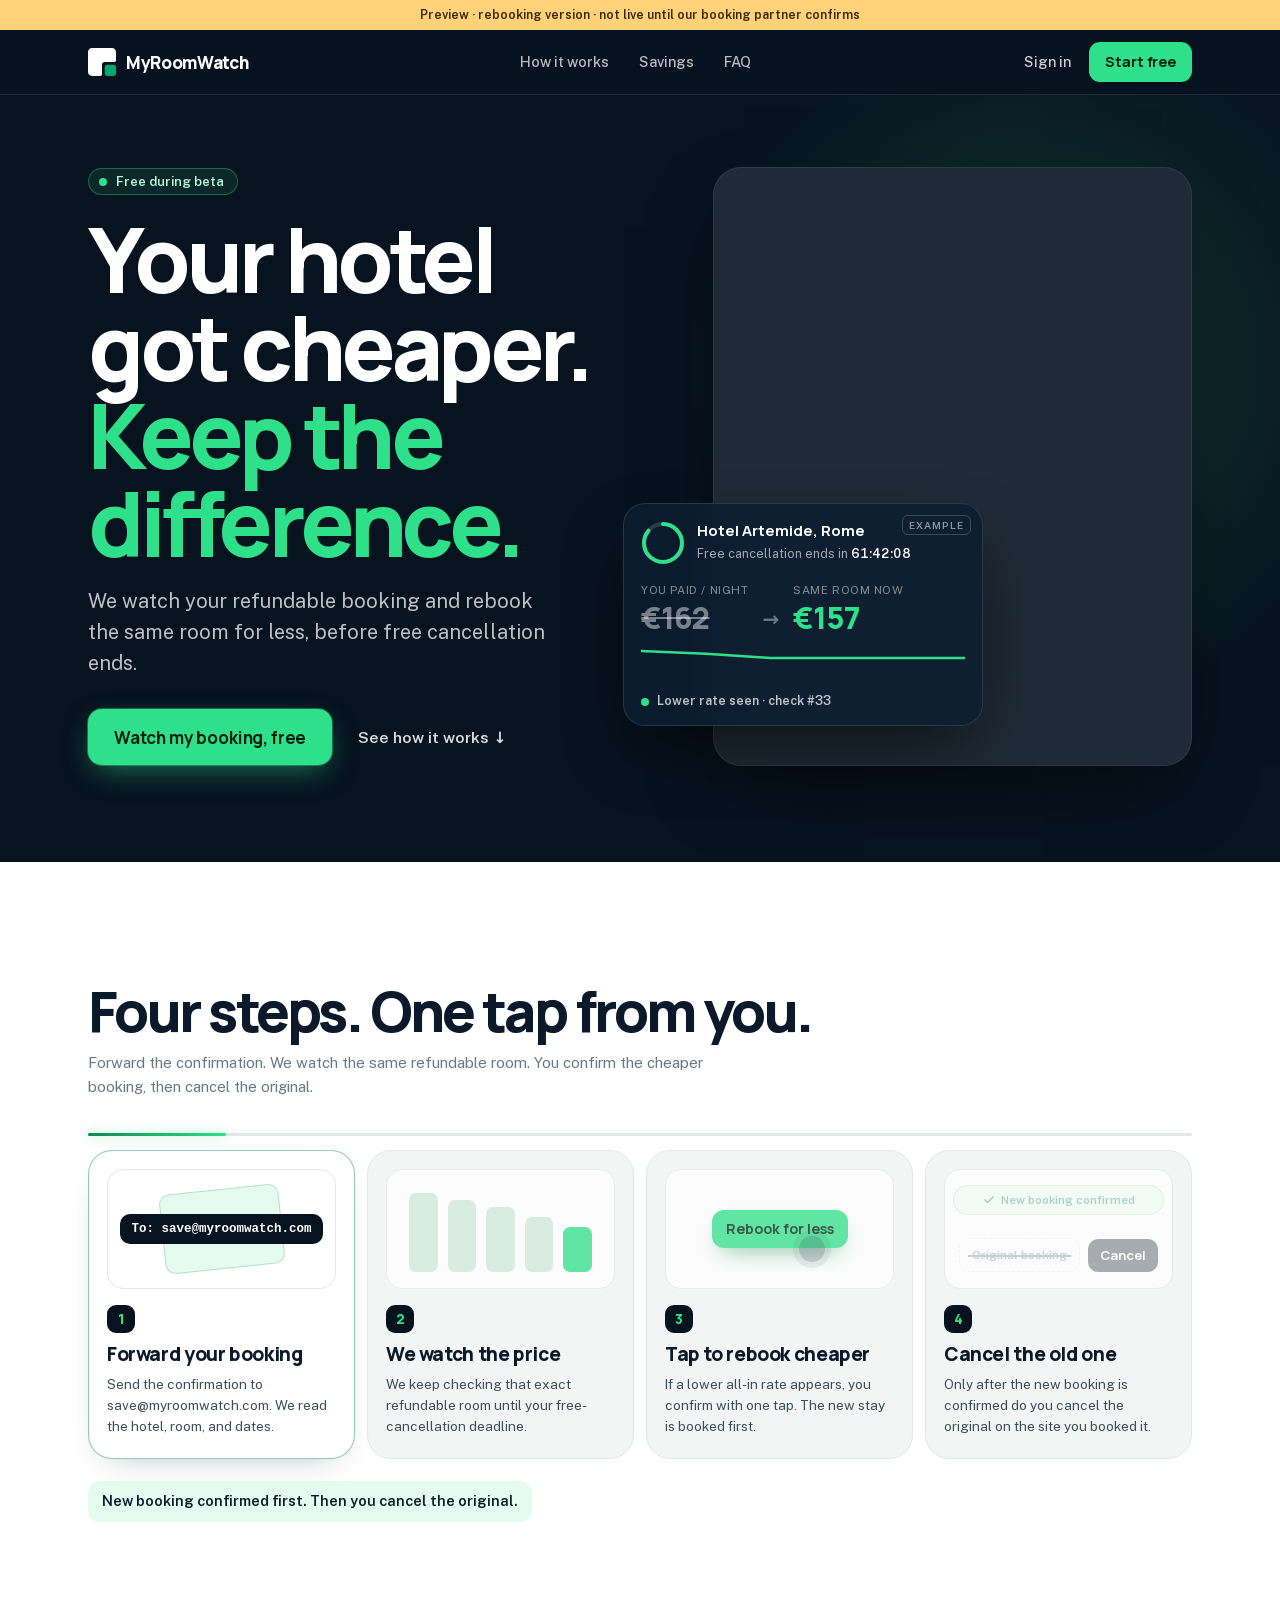
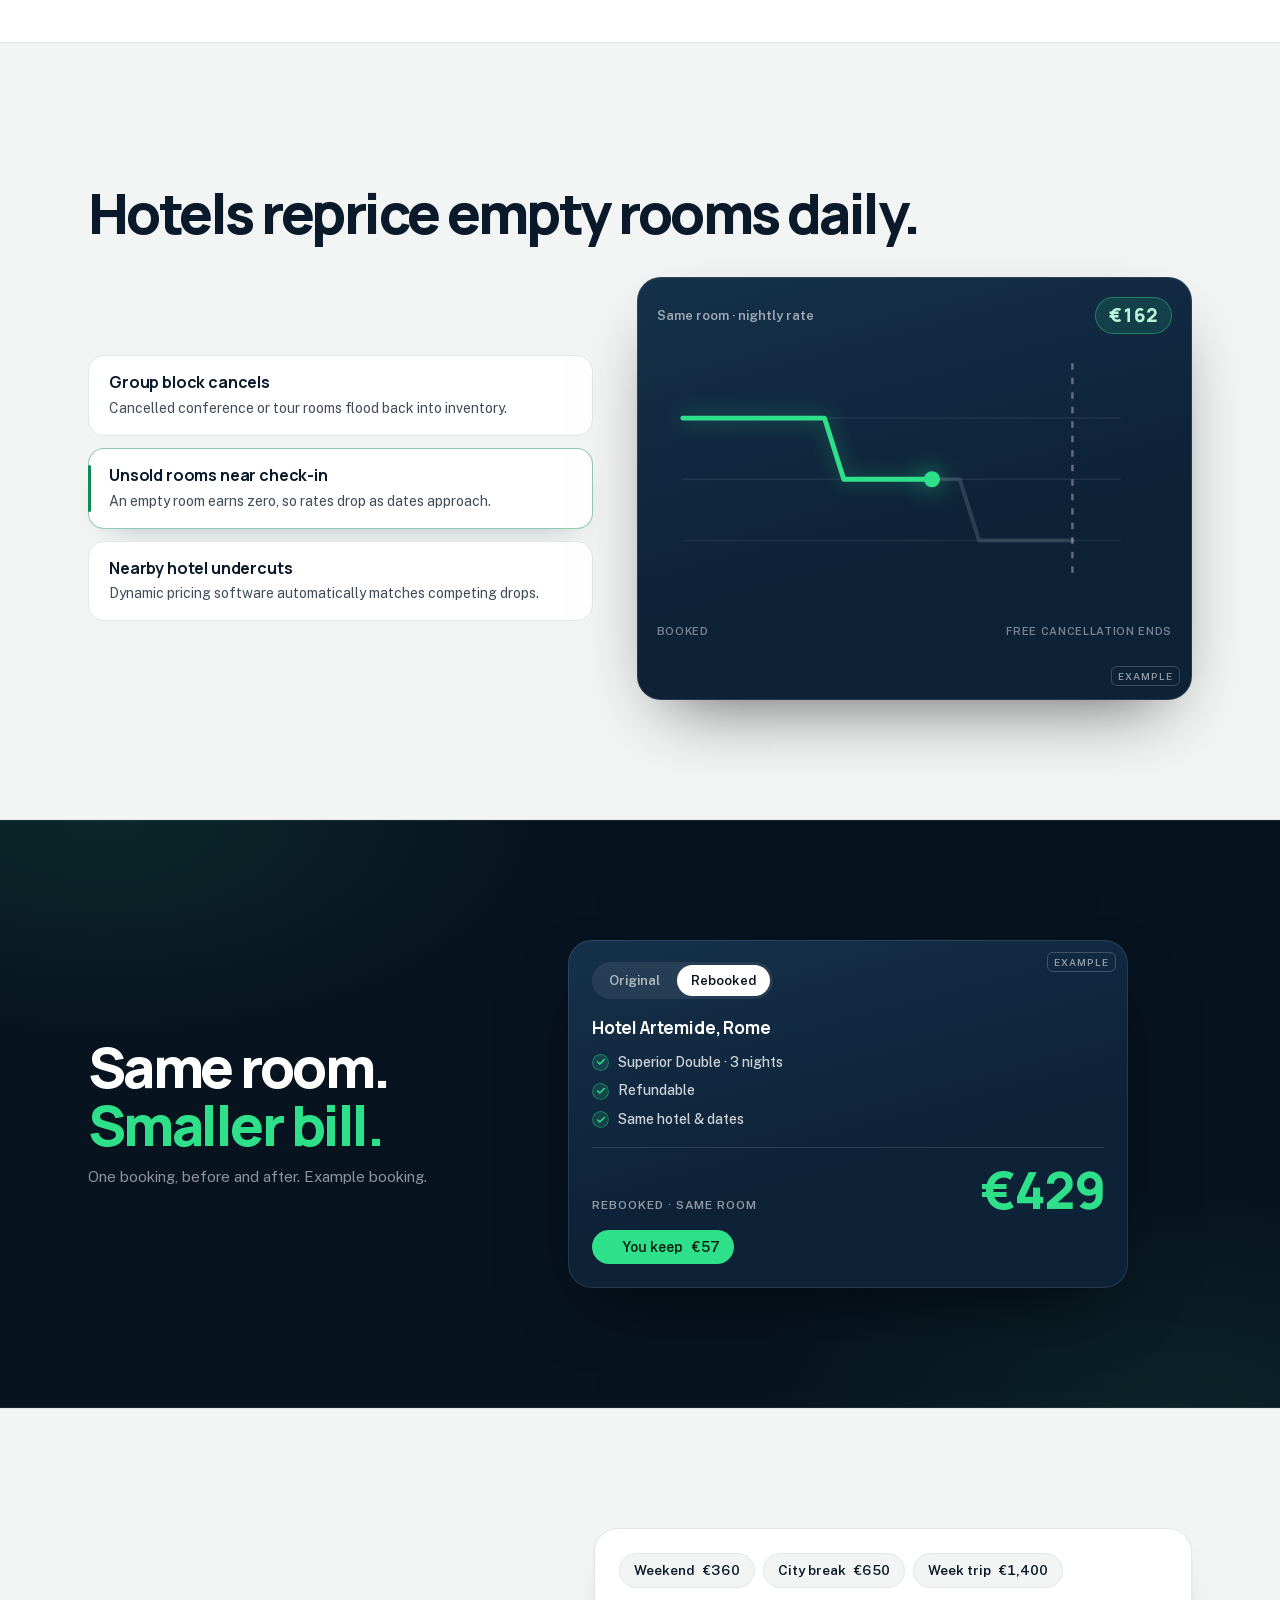
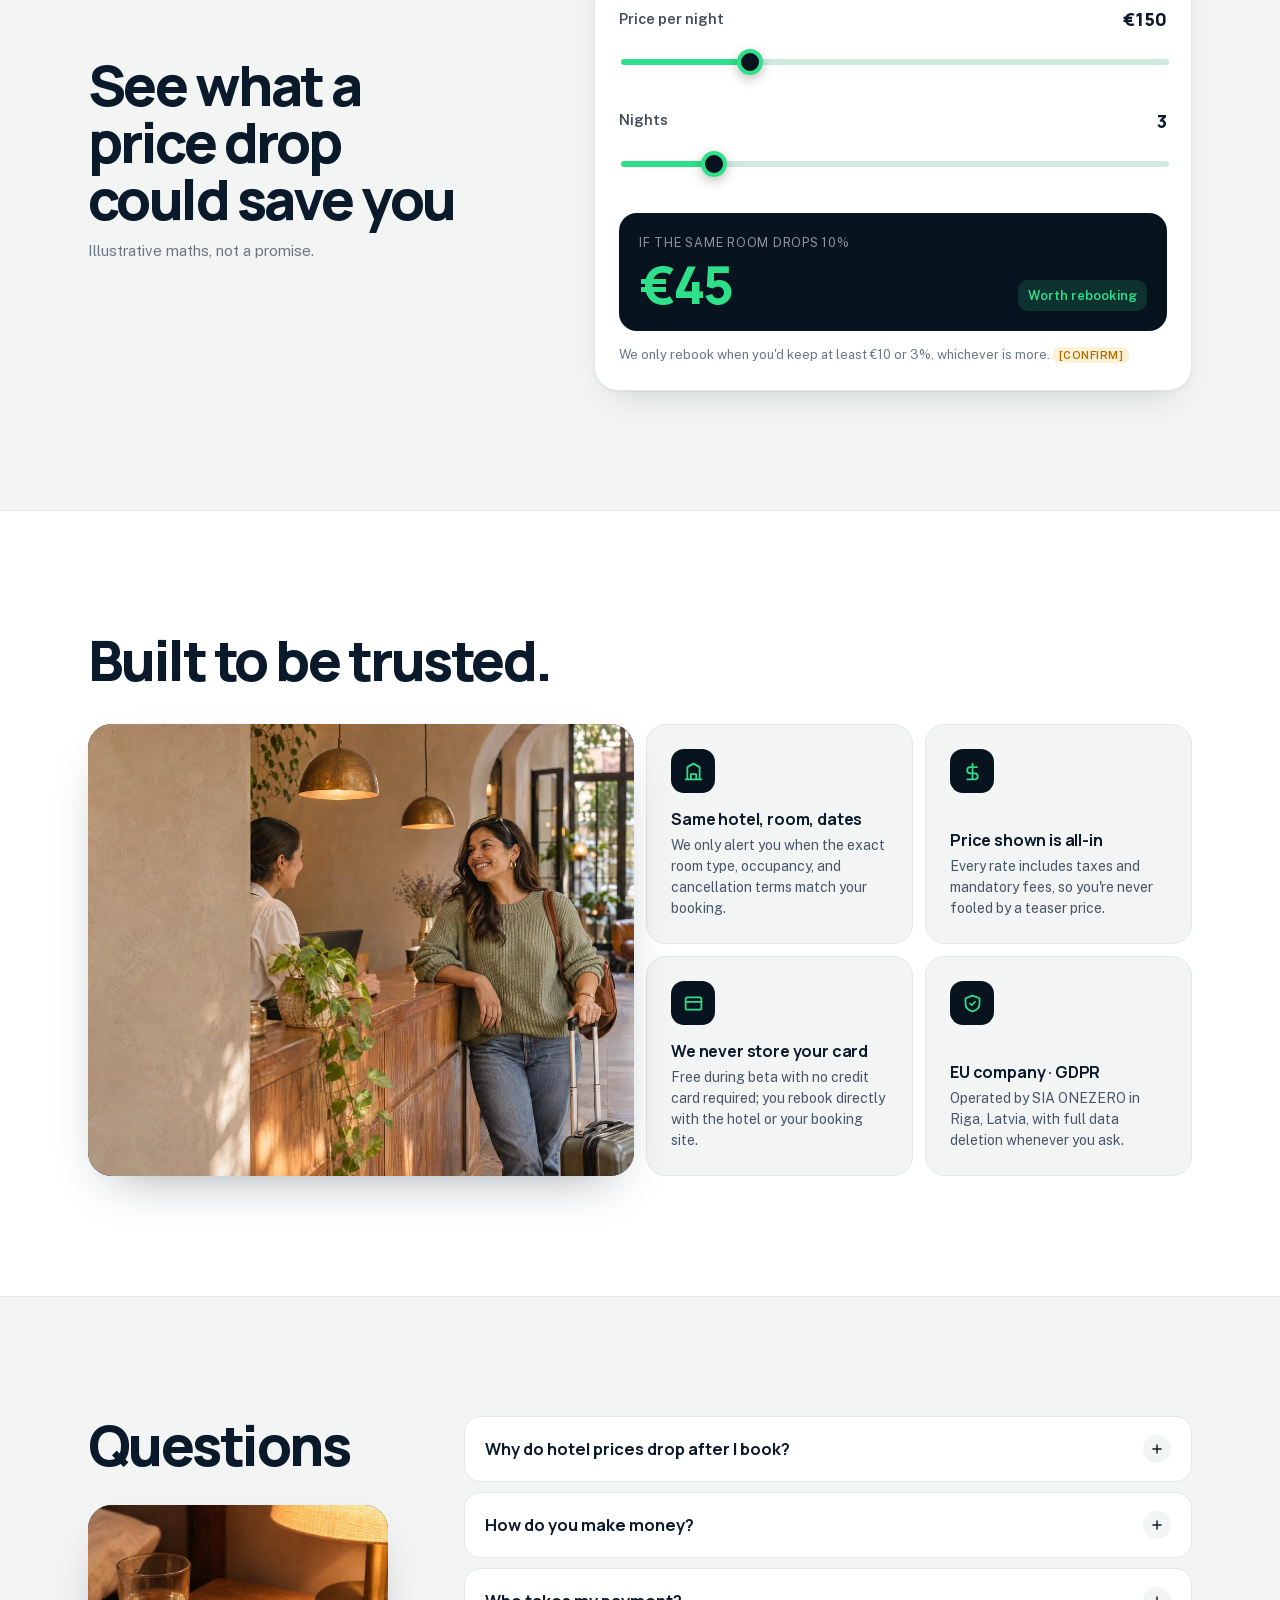
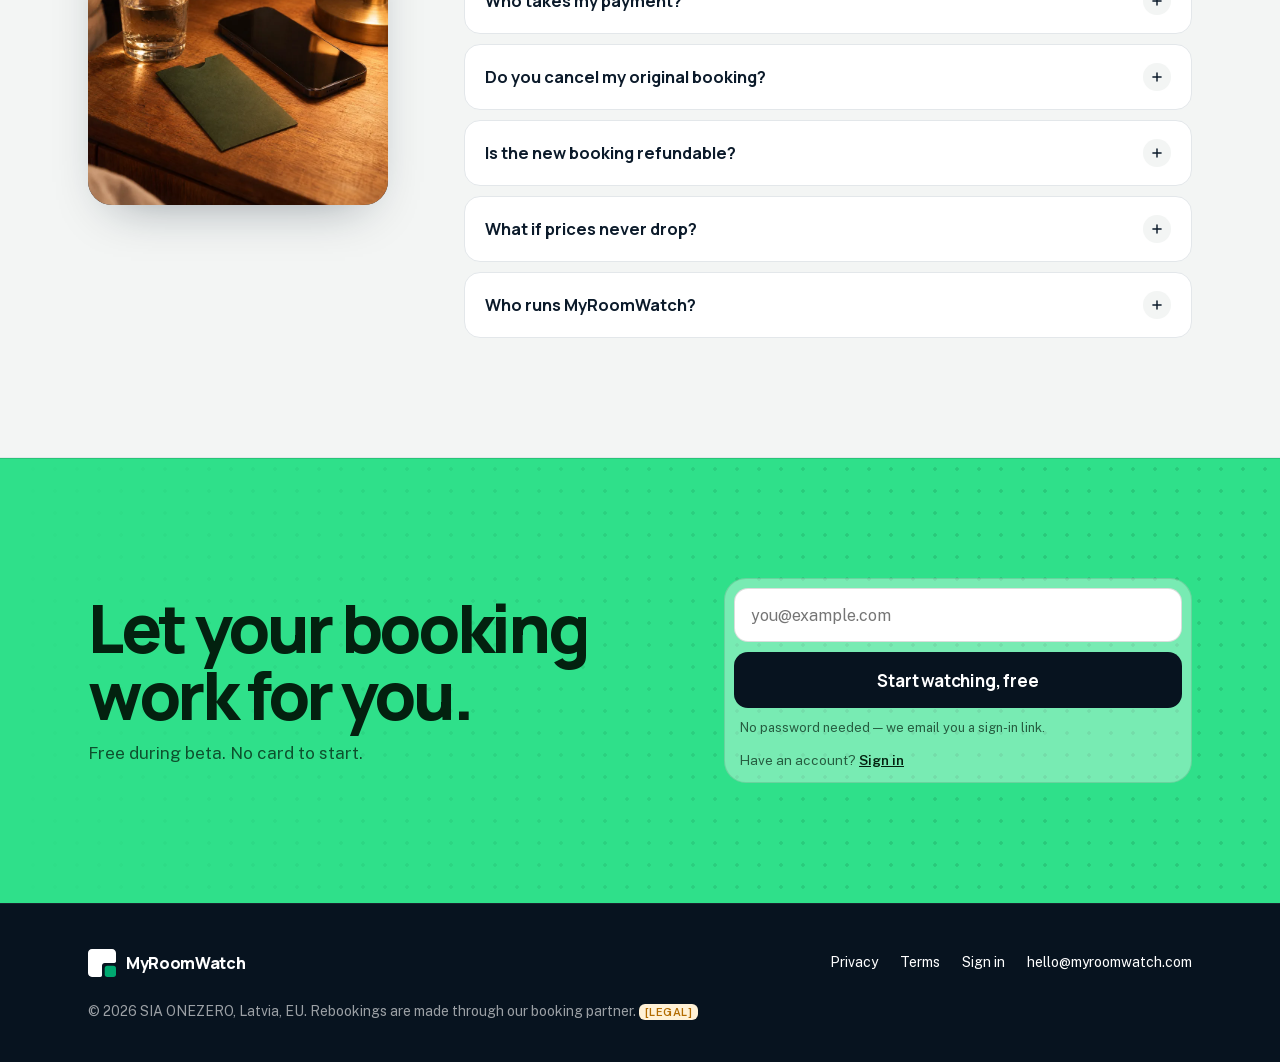
==== commit c9781502: "v8.1 fixes: global [hidden] guard, dot seed position, swap leftover, auto-morph no longer overrides " ====
--- a/landing/index.html
+++ b/landing/index.html
@@ -149,7 +149,7 @@
           <line x1="258" y1="12" x2="258" y2="146" class="wc-deadline"/>
           <path d="M16 46 H104 L116 84 H188 L200 122 H258" class="wc-ghost"/>
           <path d="M16 46 H104 L116 84 H188 L200 122 H258" class="wc-path" id="wc-line"/>
-          <circle r="5" class="wc-dot" id="wc-dot"/>
+          <circle cx="16" cy="46" r="5" class="wc-dot" id="wc-dot"/>
         </svg>
         <div class="wc-axis" aria-hidden="true"><span>Booked</span><span>Free cancellation ends</span></div>
         <p class="wc-badge" id="wc-badge"><span class="pulse" aria-hidden="true"></span>Drop caught before deadline</p>
--- a/landing/styles.css
+++ b/landing/styles.css
@@ -117,6 +117,8 @@
 .rb-v{font:800 22px/1.1 var(--display);letter-spacing:-.02em}
 .example-tag{position:absolute;top:12px;right:12px;font:700 10px/1 var(--text);letter-spacing:.1em;text-transform:uppercase;color:rgba(255,255,255,.55);border:1px solid rgba(255,255,255,.2);padding:4px 6px;border-radius:6px}
 
+[hidden]{display:none !important}
+
 /* sections */
 .sec{padding:var(--sec-y) 0;background:var(--paper)}
 .sec-alt{background:var(--mist);box-shadow:inset 0 1px 0 var(--line),inset 0 -1px 0 var(--line)}
@@ -257,7 +259,6 @@
   .watch{left:-90px;bottom:40px;width:360px}
   .steps{grid-template-columns:repeat(4,1fr)}
   .band-in{grid-template-columns:.8fr 1.2fr;gap:64px}
-  .swap{height:300px}
   .calc-in{grid-template-columns:.85fr 1.15fr;gap:64px}
   .faq-grid{grid-template-columns:.6fr 1.4fr;gap:64px;align-items:start}
   .final-in{grid-template-columns:1.1fr .9fr;gap:64px}
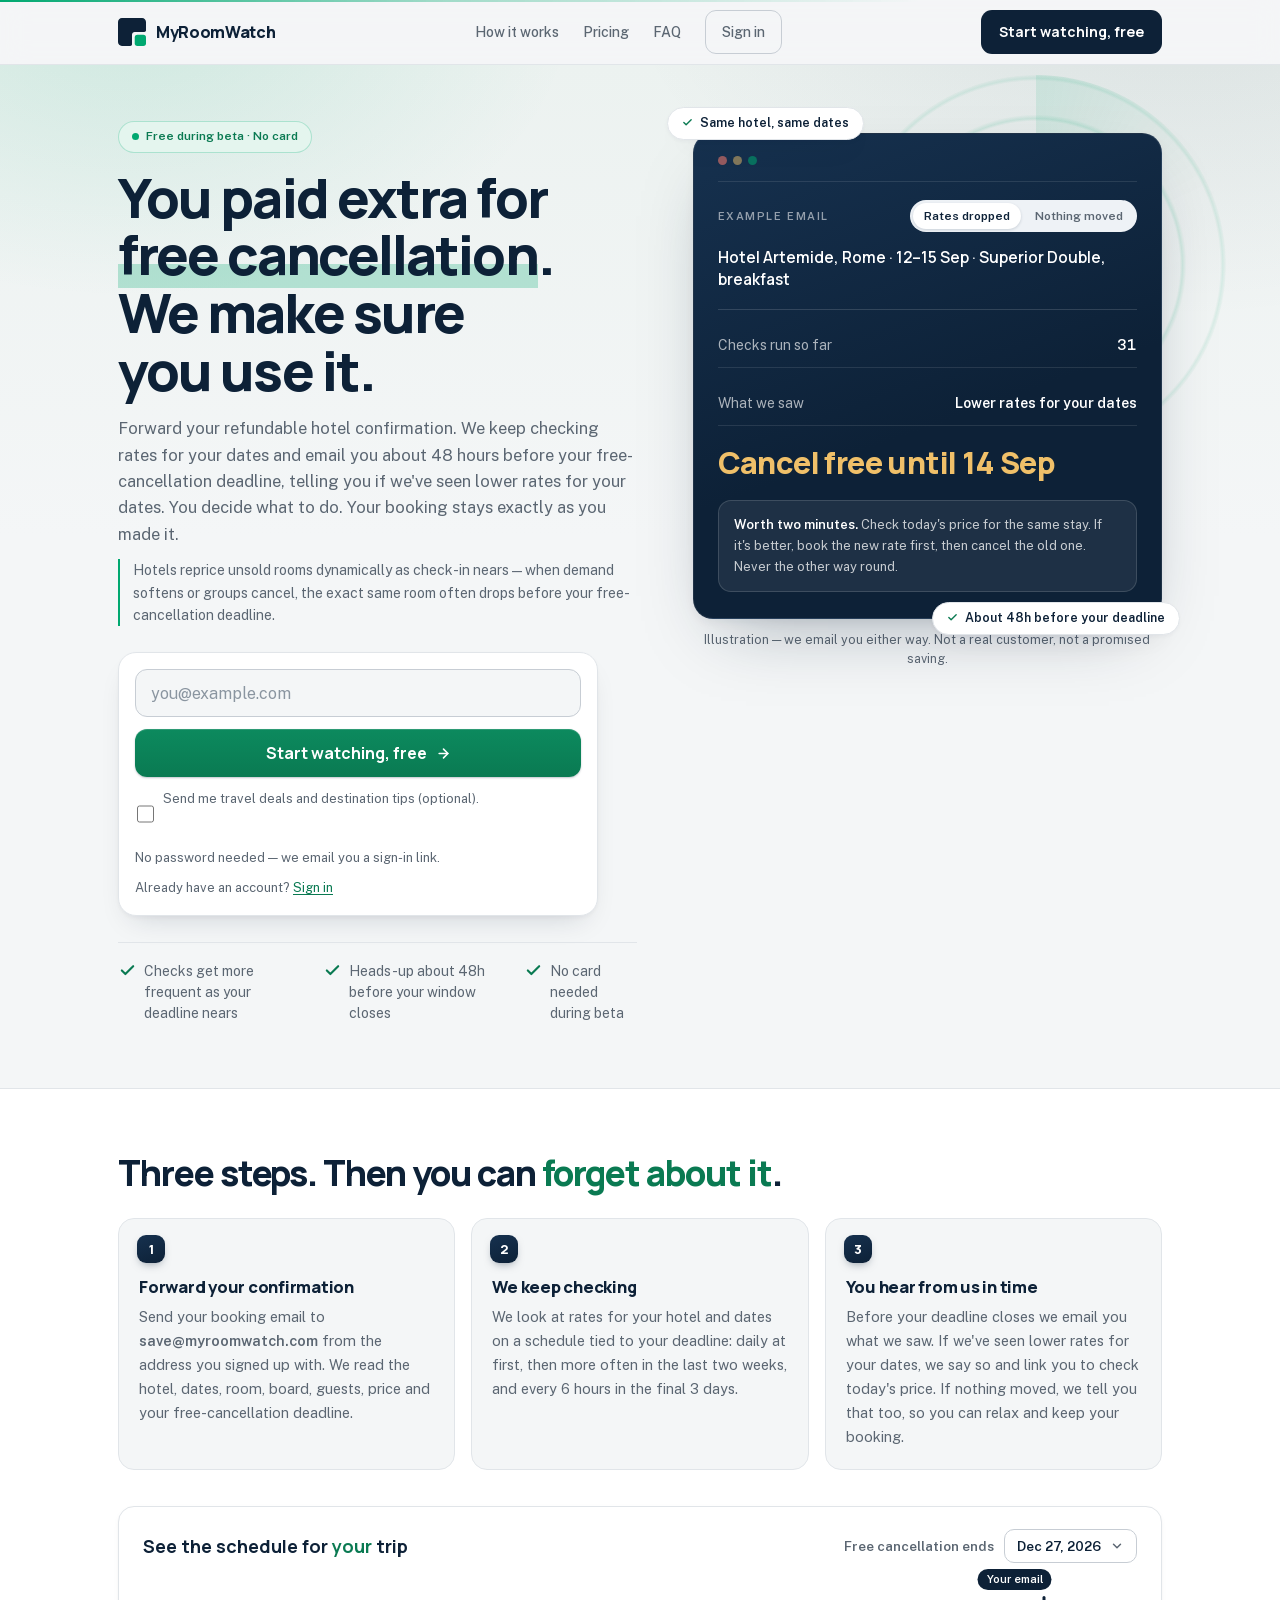
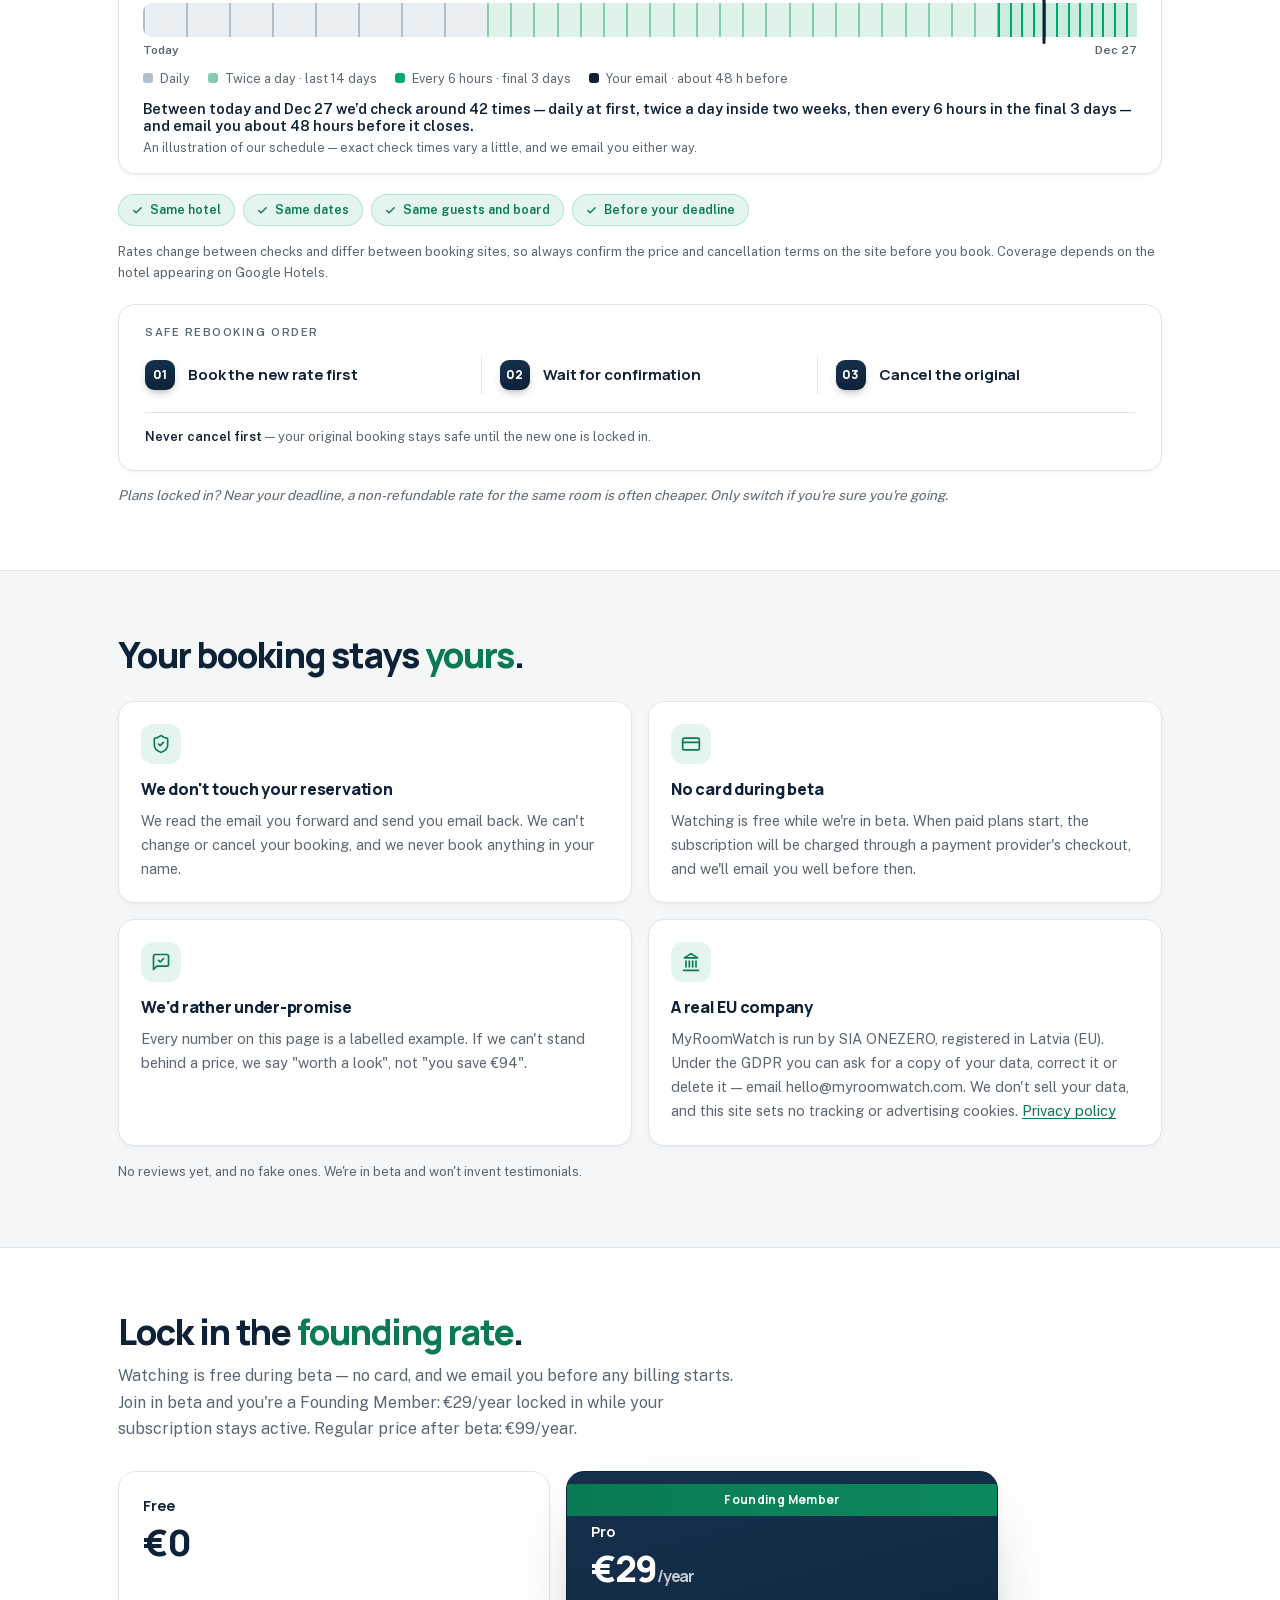
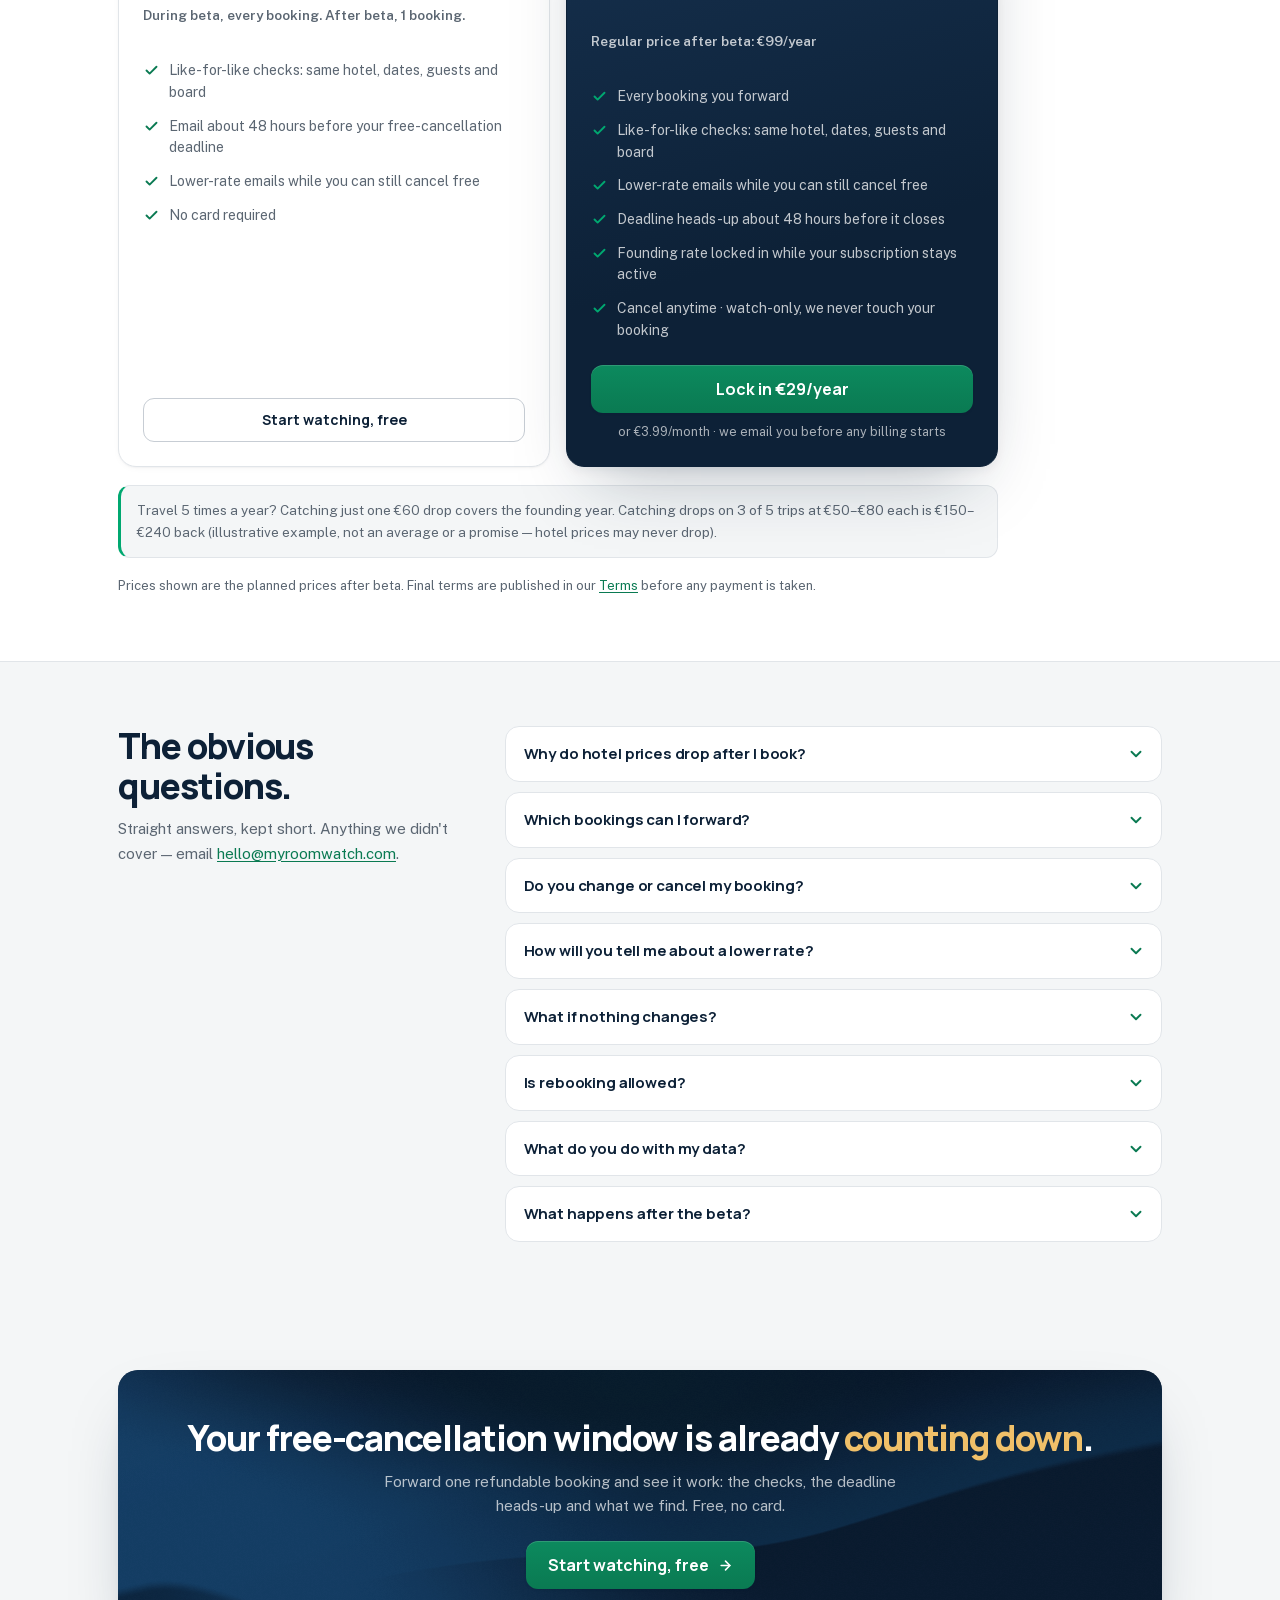
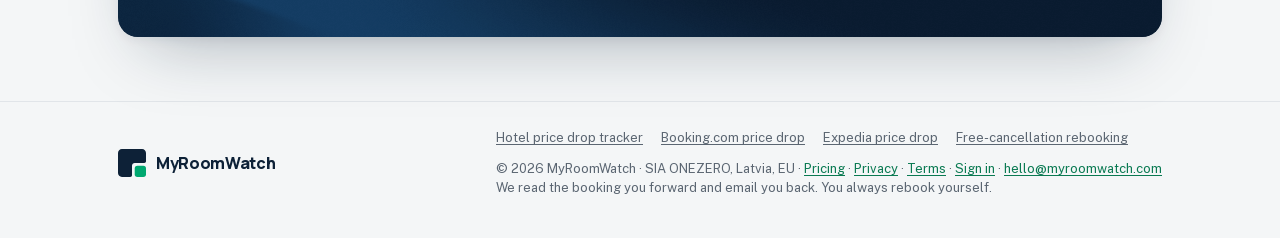
==== commit 35d9658d: "Pricing: Founding Member buy box, /pricing page, EUR copy in lockstep Pricing policy (EU Omnibus-saf" ====
--- a/landing/index.html
+++ b/landing/index.html
@@ -1,304 +1,454 @@
 <!DOCTYPE html>
-<!-- MyRoomWatch landing v8 (rebooking). DO NOT SHIP until Nuitée confirms in writing that rebooking is allowed. -->
-<html lang="en" class="no-js">
+<html lang="en">
 <head>
 <meta charset="utf-8">
-<meta name="viewport" content="width=device-width, initial-scale=1, viewport-fit=cover">
-<title>MyRoomWatch: your hotel got cheaper. Keep the difference.</title>
-<meta name="description" content="We watch your refundable hotel booking and rebook the same room for less before free cancellation ends.">
+<meta name="viewport" content="width=device-width, initial-scale=1">
+<title>MyRoomWatch: use your free cancellation before it runs out</title>
+<meta name="description" content="Forward your refundable hotel booking. We keep checking rates for your dates and email you before your free-cancellation deadline. Free during beta.">
 <link rel="canonical" href="https://www.myroomwatch.com/">
-<meta name="theme-color" content="#07131F">
 <meta property="og:type" content="website">
 <meta property="og:url" content="https://www.myroomwatch.com/">
-<meta property="og:title" content="Your hotel got cheaper. Keep the difference.">
-<meta property="og:description" content="We watch your refundable hotel booking and rebook the same room for less before free cancellation ends.">
+<meta property="og:title" content="MyRoomWatch: use your free cancellation before it runs out">
+<meta property="og:description" content="Forward your refundable hotel booking. We keep checking rates for your dates and email you before your free-cancellation deadline. Free during beta.">
 <meta property="og:image" content="https://www.myroomwatch.com/og.png">
 <meta property="og:image:width" content="1200">
 <meta property="og:image:height" content="630">
 <meta name="twitter:card" content="summary_large_image">
+<meta name="twitter:title" content="MyRoomWatch: use your free cancellation before it runs out">
+<meta name="twitter:description" content="Forward your refundable hotel booking. We keep checking rates for your dates and email you before your free-cancellation deadline. Free during beta.">
 <meta name="twitter:image" content="https://www.myroomwatch.com/og.png">
+<meta property="og:site_name" content="MyRoomWatch">
+<meta property="og:locale" content="en">
+<meta property="og:image:alt" content="MyRoomWatch — watch a refundable hotel booking and get an email before your free-cancellation deadline">
+<meta name="twitter:image:alt" content="MyRoomWatch — watch a refundable hotel booking and get an email before your free-cancellation deadline">
+<meta name="theme-color" content="#0D2137">
+<link rel="alternate" type="text/markdown" href="https://www.myroomwatch.com/index.md">
+<link rel="describedby" href="https://www.myroomwatch.com/llms.txt">
 <link rel="icon" type="image/svg+xml" href="/favicon.svg">
-<link rel="preload" href="fonts/manrope-latin.woff2" as="font" type="font/woff2" crossorigin>
 <link rel="stylesheet" href="styles.css">
-<script>document.documentElement.className="js";</script>
+<script type="application/ld+json">
+{
+  "@context": "https://schema.org",
+  "@graph": [
+    {
+      "@type": "Organization",
+      "@id": "https://www.myroomwatch.com/#organization",
+      "name": "MyRoomWatch",
+      "legalName": "SIA ONEZERO",
+      "url": "https://www.myroomwatch.com/",
+      "email": "hello@myroomwatch.com",
+      "identifier": "41503079902",
+      "address": {
+        "@type": "PostalAddress",
+        "streetAddress": "Kolkasraga iela 3-15",
+        "addressLocality": "Riga",
+        "postalCode": "LV-1002",
+        "addressCountry": "LV"
+      },
+      "contactPoint": {
+        "@type": "ContactPoint",
+        "email": "hello@myroomwatch.com",
+        "contactType": "customer support",
+        "availableLanguage": ["English"]
+      }
+    },
+    {
+      "@type": "WebSite",
+      "@id": "https://www.myroomwatch.com/#website",
+      "url": "https://www.myroomwatch.com/",
+      "name": "MyRoomWatch",
+      "description": "Forward your refundable hotel booking. MyRoomWatch keeps checking rates for your dates and emails you about 48 hours before your free-cancellation deadline.",
+      "inLanguage": "en",
+      "publisher": { "@id": "https://www.myroomwatch.com/#organization" }
+    },
+    {
+      "@type": "SoftwareApplication",
+      "@id": "https://www.myroomwatch.com/#app",
+      "name": "MyRoomWatch",
+      "url": "https://www.myroomwatch.com/",
+      "applicationCategory": "TravelApplication",
+      "operatingSystem": "Web",
+      "description": "MyRoomWatch watches a refundable hotel booking you already made. Forward your confirmation email, and about 48 hours before your free-cancellation deadline you receive an email saying whether lower public rates were seen for the same hotel and dates. You decide whether to cancel and rebook yourself. MyRoomWatch does not change, cancel, or book reservations. Watching is free during beta.",
+      "offers": {
+        "@type": "Offer",
+        "price": "0",
+        "priceCurrency": "EUR",
+        "description": "Free during beta. No card required. Founding Members who join during the beta keep €29 per year (or €3.99 per month) while their subscription stays active; the regular price after beta is €99 per year for Pro, with a free tier that watches 1 refundable booking. Billing will not start without email notice."
+      },
+      "provider": { "@id": "https://www.myroomwatch.com/#organization" },
+      "publisher": { "@id": "https://www.myroomwatch.com/#organization" },
+      "isAccessibleForFree": true,
+      "inLanguage": "en"
+    },
+    {
+      "@type": "FAQPage",
+      "@id": "https://www.myroomwatch.com/#faq",
+      "mainEntity": [
+        {
+          "@type": "Question",
+          "name": "Why do hotel prices drop after I book?",
+          "acceptedAnswer": {
+            "@type": "Answer",
+            "text": "Hotels adjust rates constantly using dynamic pricing software. When occupancy is slower than expected, a group block cancels, or a nearby hotel cuts its rate, the exact same room can drop significantly before your free-cancellation deadline. Most travellers never check again after booking — we keep watching your reservation and tell you before your deadline if we've seen a cheaper rate."
+          }
+        },
+        {
+          "@type": "Question",
+          "name": "Which bookings can I forward?",
+          "acceptedAnswer": {
+            "@type": "Answer",
+            "text": "Any hotel booking with free cancellation, from any booking site or the hotel directly, anywhere in the world. Coverage is best where the hotel appears on Google Hotels. Non-refundable bookings can't be rebooked, so we'll tell you if we get one."
+          }
+        },
+        {
+          "@type": "Question",
+          "name": "Do you change or cancel my booking?",
+          "acceptedAnswer": {
+            "@type": "Answer",
+            "text": "No. We only read the confirmation you forward. Any rebooking or cancelling is yours to do, on the booking site."
+          }
+        },
+        {
+          "@type": "Question",
+          "name": "How will you tell me about a lower rate?",
+          "acceptedAnswer": {
+            "@type": "Answer",
+            "text": "By email: \"We've seen lower rates for your dates\", with a link to check today's price. We don't quote a saving we can't stand behind, because prices and cancellation terms differ between sites."
+          }
+        },
+        {
+          "@type": "Question",
+          "name": "What if nothing changes?",
+          "acceptedAnswer": {
+            "@type": "Answer",
+            "text": "You'll still get a heads-up about 48 hours before your free-cancellation window closes, so you never find out about a deadline too late."
+          }
+        },
+        {
+          "@type": "Question",
+          "name": "Is rebooking allowed?",
+          "acceptedAnswer": {
+            "@type": "Answer",
+            "text": "Usually, yes. A free-cancellation rate lets you cancel before the deadline, and making a new booking is a normal booking. Always check your booking's own cancellation terms first."
+          }
+        },
+        {
+          "@type": "Question",
+          "name": "What do you do with my data?",
+          "acceptedAnswer": {
+            "@type": "Answer",
+            "text": "We use it only to watch your booking and email you. Our providers handle hosting, email and reading your confirmation. The full list is in our Privacy policy. Delete your account any time by emailing hello@myroomwatch.com."
+          }
+        },
+        {
+          "@type": "Question",
+          "name": "What happens after the beta?",
+          "acceptedAnswer": {
+            "@type": "Answer",
+            "text": "We email you before billing starts. Founding Members who join in beta keep €29/year while their subscription stays active; the regular price after beta is €99/year, and a free tier still watches 1 booking. You can stop at any time."
+          }
+        }
+      ]
+    }
+  ]
+}
+</script>
 </head>
 <body>
-<a class="skip" href="#main">Skip to content</a>
-<div class="preview-flag" role="note">Preview · rebooking version · not live until our booking partner confirms</div>
-
-<header class="hdr">
-  <div class="wrap hdr-in">
-    <a class="logo" href="/" aria-label="MyRoomWatch home"><span class="logo-mark" aria-hidden="true"></span><span>MyRoomWatch</span></a>
+
+<header class="site-header">
+  <div class="wrap">
+    <a class="logo" href="/"><span class="logo-mark"></span>MyRoomWatch</a>
     <nav class="nav" aria-label="Main">
-      <a href="#how">How it works</a><a href="#calc">Savings</a><a href="#faq">FAQ</a>
+      <a href="#how">How it works</a>
+      <a href="#pricing">Pricing</a>
+      <a href="#faq">FAQ</a>
+      <a class="btn btn-ghost" href="/dashboard">Sign in</a>
     </nav>
-    <div class="hdr-cta">
-      <a class="link-quiet" href="/dashboard.html">Sign in</a>
-      <a class="btn btn-accent btn-sm" href="#start">Start free</a>
+    <div class="header-cta">
+      <a class="btn btn-dark" href="#start">Start watching, free</a>
+      <details class="mnav">
+        <summary aria-label="Menu">Menu</summary>
+        <nav class="menu" aria-label="Mobile">
+          <a href="#how">How it works</a>
+          <a href="#pricing">Pricing</a>
+          <a href="#faq">FAQ</a>
+          <a href="/dashboard">Sign in</a>
+        </nav>
+      </details>
     </div>
   </div>
 </header>
 
-<main id="main">
-
-<!-- ============ HERO ============ -->
-<section class="hero" id="top" aria-labelledby="hero-h">
-  <div class="hero-glow" aria-hidden="true"></div>
-  <div class="cursor-glow" aria-hidden="true"></div>
-  <div class="wrap hero-in">
-    <div class="hero-copy">
-      <p class="eyebrow-pill"><span class="pulse" aria-hidden="true"></span>Free during beta</p>
-      <h1 id="hero-h">Your hotel got cheaper. <span class="h1-accent">Keep the difference.</span></h1>
-      <p class="hero-sub">We watch your refundable booking and rebook the same room for less, before free cancellation ends.</p>
-      <div class="hero-actions">
-        <a class="btn btn-accent btn-lg" href="#start">Watch my booking, free</a>
-        <a class="btn-text" href="#how">See how it works <span aria-hidden="true">↓</span></a>
+<main>
+  <div class="hero-bg" aria-hidden="true"></div>
+  <!-- 1 · Hero -->
+  <section class="wrap hero" id="start">
+    <div class="hero-grid">
+      <div>
+        <span class="pill">Free during beta · No card</span>
+        <h1>You paid extra for <span class="hl">free cancellation</span>. We make sure you use it.</h1>
+        <p class="sub">Forward your refundable hotel confirmation. We keep checking rates for your dates and email you about 48 hours before your free-cancellation deadline, telling you if we've seen lower rates for your dates. You decide what to do. Your booking stays exactly as you made it.</p>
+        <p class="why-line">Hotels reprice unsold rooms dynamically as check-in nears — when demand softens or groups cancel, the exact same room often drops before your free-cancellation deadline.</p>
+
+        <form class="hero-form" id="signup-form" novalidate>
+          <div class="fields">
+            <label class="sr-only" for="signup-email">Email address</label>
+            <input type="email" name="email" id="signup-email" required
+                   autocomplete="email" placeholder="you@example.com">
+            <button class="btn btn-primary" type="submit" id="signup-submit">Start watching, free</button>
+          </div>
+          <label class="optin"><input type="checkbox" id="signup-optin">
+            <span>Send me travel deals and destination tips (optional).</span></label>
+          <p class="form-status" id="signup-status" role="status" aria-live="polite" hidden></p>
+          <p class="micro">No password needed — we email you a sign-in link.</p>
+          <p class="micro">Already have an account? <a href="/dashboard">Sign in</a></p>
+        </form>
+
+        <div class="hero-form hero-done" id="signup-done" hidden role="status" aria-live="polite">
+          <div class="hx-check" id="signup-check" aria-hidden="true"><svg width="44" height="44" viewBox="0 0 48 48" fill="none" stroke="currentColor" stroke-width="2.4" stroke-linecap="round" stroke-linejoin="round"><circle cx="24" cy="24" r="20"/><path d="m14 24 7 7 13-14"/></svg></div>
+          <p class="done-title">You're in.</p>
+          <p class="done-body">Forward any refundable hotel confirmation to</p>
+          <p class="done-addr"><code id="fwd-addr">save@myroomwatch.com</code>
+            <button class="btn btn-ghost btn-copy" type="button" id="copy-addr">Copy</button></p>
+          <p class="done-body">We also emailed you a link to open your dashboard.</p>
+        </div>
+
+        <ul class="proof">
+          <li>Checks get more frequent as your deadline nears</li>
+          <li>Heads-up about 48h before your window closes</li>
+          <li>No card needed during beta</li>
+        </ul>
+      </div>
+
+      <div class="hero-aside">
+        <span class="fchip fchip-1" aria-hidden="true">Same hotel, same dates</span>
+        <span class="fchip fchip-2" aria-hidden="true">About 48h before your deadline</span>
+        <aside class="xcard" aria-label="Example alert email">
+          <div class="xbar" aria-hidden="true"><span></span><span></span><span></span></div>
+          <div class="xhead">
+            <p class="eyebrow">Example email</p>
+            <div class="xtoggle" id="xtoggle" hidden role="group" aria-label="Choose which example email to preview">
+              <button type="button" class="xt-btn on" data-x="drop" aria-pressed="true">Rates dropped</button>
+              <button type="button" class="xt-btn" data-x="calm" aria-pressed="false">Nothing moved</button>
+            </div>
+          </div>
+          <p class="title">Hotel Artemide, Rome · 12–15 Sep · Superior Double, breakfast</p>
+          <div class="rows">
+            <p class="row"><span>Checks run so far</span><b class="num">31</b></p>
+            <p class="row"><span>What we saw</span><b id="x-saw">Lower rates for your dates</b></p>
+          </div>
+          <p class="deadline-line num">Cancel free until 14 Sep</p>
+          <p class="note" id="x-note"><strong>Worth two minutes.</strong> Check today's price for the same stay. If it's better, book the new rate first, then cancel the old one. Never the other way round.</p>
+        </aside>
+        <p class="xcaption">Illustration — we email you either way. Not a real customer, not a promised saving.</p>
       </div>
     </div>
-
-    <div class="hero-visual">
-      <picture class="photo photo-hero">
-        <source media="(max-width:719px)" type="image/webp" srcset="img/hero-traveller-window-1080x1080.webp">
-        <source media="(max-width:719px)" srcset="img/hero-traveller-window-1080x1080.jpg">
-        <source type="image/webp" srcset="img/hero-traveller-window-800x1000.webp 800w, img/hero-traveller-window-1200x1500.webp 1200w" sizes="(min-width:1024px) 520px, 90vw">
-        <img src="img/hero-traveller-window-1200x1500.jpg" srcset="img/hero-traveller-window-800x1000.jpg 800w, img/hero-traveller-window-1200x1500.jpg 1200w" sizes="(min-width:1024px) 520px, 90vw" width="1200" height="1500" alt="A traveller sitting by a hotel window, smiling at her phone" fetchpriority="high" decoding="async">
-      </picture>
-
-      <!-- Live price-watch card (animated, example values) -->
-      <article class="watch" id="watch" aria-label="Example: price watch for a hotel booking" aria-live="off">
-        <div class="watch-top">
-          <div class="ring" aria-hidden="true">
-            <svg viewBox="0 0 44 44"><circle cx="22" cy="22" r="19" class="ring-bg"/><circle cx="22" cy="22" r="19" class="ring-fg" id="ring-fg"/></svg>
-          </div>
-          <div>
-            <p class="watch-hotel">Hotel Artemide, Rome</p>
-            <p class="watch-meta">Free cancellation ends in <b class="num" id="countdown">61:42:10</b></p>
+  </section>
+
+  <!-- 2 · How it works -->
+  <section class="section alt" id="how">
+    <div class="wrap">
+      <h2>Three steps. Then you can <span class="em">forget about it</span>.</h2>
+      <ol class="hiw-steps">
+        <li>
+          <h3>Forward your confirmation</h3>
+          <p>Send your booking email to <strong>save@myroomwatch.com</strong> from the address you signed up with. We read the hotel, dates, room, board, guests, price and your free-cancellation deadline.</p>
+        </li>
+        <li>
+          <h3>We keep checking</h3>
+          <p>We look at rates for your hotel and dates on a schedule tied to your deadline: daily at first, then more often in the last two weeks, and every 6 hours in the final 3 days.</p>
+        </li>
+        <li>
+          <h3>You hear from us in time</h3>
+          <p>Before your deadline closes we email you what we saw. If we've seen lower rates for your dates, we say so and link you to check today's price. If nothing moved, we tell you that too, so you can relax and keep your booking.</p>
+        </li>
+      </ol>
+
+      <div class="sched" id="sched" hidden>
+        <div class="sched-top">
+          <h3>See the schedule for <span class="em">your</span> trip</h3>
+          <div class="sched-pick"><label for="sched-date">Free cancellation ends</label>
+            <input type="date" id="sched-date">
+            <span class="dp" id="dp"></span>
           </div>
         </div>
-        <div class="watch-price">
-          <div><p class="k">You paid / night</p><p class="v num muted-strike">€162</p></div>
-          <div class="arrow" aria-hidden="true">→</div>
-          <div><p class="k">Same room now</p><p class="v num now" id="nightly">€162</p></div>
+        <div class="sched-bar" id="sched-bar" aria-hidden="true"></div>
+        <div class="sched-scale" aria-hidden="true"><span>Today</span><span id="sched-end"></span></div>
+        <ul class="sched-key" aria-hidden="true">
+          <li class="k1">Daily</li>
+          <li class="k2">Twice a day · last 14 days</li>
+          <li class="k3">Every 6 hours · final 3 days</li>
+          <li class="k4">Your email · about 48 h before</li>
+        </ul>
+        <p class="sched-sum" id="sched-sum" role="status" aria-live="polite"></p>
+        <p class="sched-cap">An illustration of our schedule — exact check times vary a little, and we email you either way.</p>
+      </div>
+
+      <div class="chips" aria-label="What we check">
+        <span>Same hotel</span><span>Same dates</span><span>Same guests and board</span><span>Before your deadline</span>
+      </div>
+      <p class="fineprint">Rates change between checks and differ between booking sites, so always confirm the price and cancellation terms on the site before you book. Coverage depends on the hotel appearing on Google Hotels.</p>
+      <section class="order-strip" aria-label="Safe rebooking order">
+        <p class="order-eyebrow">Safe rebooking order</p>
+        <ol class="order-steps">
+          <li><span class="order-n num" aria-hidden="true">01</span><b>Book the new rate first</b></li>
+          <li><span class="order-n num" aria-hidden="true">02</span><b>Wait for confirmation</b></li>
+          <li><span class="order-n num" aria-hidden="true">03</span><b>Cancel the original</b></li>
+        </ol>
+        <p class="order-note"><strong>Never cancel first</strong> — your original booking stays safe until the new one is locked in.</p>
+      </section>
+      <p class="tip">Plans locked in? Near your deadline, a non-refundable rate for the same room is often cheaper. Only switch if you're sure you're going.</p>
+    </div>
+  </section>
+
+  <!-- 3 · Why it's safe -->
+  <section class="section" id="safe">
+    <div class="wrap">
+      <h2>Your booking stays <span class="em">yours</span>.</h2>
+      <div class="safe-grid">
+        <div class="scard">
+          <span class="sicon" aria-hidden="true"><svg viewBox="0 0 24 24" fill="none" stroke="currentColor" stroke-width="2" stroke-linecap="round" stroke-linejoin="round"><path d="M20 13c0 5-3.5 7.5-7.66 8.95a1 1 0 0 1-.67-.01C7.5 20.5 4 18 4 13V6a1 1 0 0 1 1-1c2 0 4.5-1.2 6.24-2.72a1.17 1.17 0 0 1 1.52 0C14.51 3.81 17 5 19 5a1 1 0 0 1 1 1z"/><path d="m9 12 2 2 4-4"/></svg></span>
+          <h3>We don't touch your reservation</h3>
+          <p>We read the email you forward and send you email back. We can't change or cancel your booking, and we never book anything in your name.</p>
         </div>
-        <div class="spark" aria-hidden="true"><svg viewBox="0 0 200 40" preserveAspectRatio="none"><polyline id="spark-line" points="0,10 40,10 80,10 120,10 160,10 200,10"/></svg></div>
-        <div class="watch-state" id="watch-state">
-          <span class="dot-live" aria-hidden="true"></span><span id="state-text">Watching · check #31</span>
+        <div class="scard">
+          <span class="sicon" aria-hidden="true"><svg viewBox="0 0 24 24" fill="none" stroke="currentColor" stroke-width="2" stroke-linecap="round" stroke-linejoin="round"><rect x="2" y="5" width="20" height="14" rx="2"/><line x1="2" y1="10" x2="22" y2="10"/></svg></span>
+          <h3>No card during beta</h3>
+          <p>Watching is free while we're in beta. When paid plans start, the subscription will be charged through a payment provider's checkout, and we'll email you well before then.</p>
+          <!-- [CONFIRM before adding]: "Stripe-hosted checkout, card never touches our servers" -->
         </div>
-        <div class="rebooked" id="rebooked" aria-hidden="true">
-          <span class="tick" aria-hidden="true"><svg viewBox="0 0 24 24"><path d="M20 6 9 17l-5-5"/></svg></span>
-          <div><p class="rb-t">Rebooked · same room</p><p class="rb-v num">You keep €57</p></div>
+        <div class="scard">
+          <span class="sicon" aria-hidden="true"><svg viewBox="0 0 24 24" fill="none" stroke="currentColor" stroke-width="2" stroke-linecap="round" stroke-linejoin="round"><path d="M21 15a2 2 0 0 1-2 2H7l-4 4V5a2 2 0 0 1 2-2h14a2 2 0 0 1 2 2z"/><path d="m9 10 2 2 4-4"/></svg></span>
+          <h3>We'd rather under-promise</h3>
+          <p>Every number on this page is a labelled example. If we can't stand behind a price, we say "worth a look", not "you save €94".</p>
         </div>
-        <p class="example-tag">Example</p>
-      </article>
+        <div class="scard">
+          <span class="sicon" aria-hidden="true"><svg viewBox="0 0 24 24" fill="none" stroke="currentColor" stroke-width="2" stroke-linecap="round" stroke-linejoin="round"><line x1="3" y1="22" x2="21" y2="22"/><line x1="6" y1="18" x2="6" y2="11"/><line x1="10" y1="18" x2="10" y2="11"/><line x1="14" y1="18" x2="14" y2="11"/><line x1="18" y1="18" x2="18" y2="11"/><polygon points="12 2 20 7 4 7"/></svg></span>
+          <h3>A real EU company</h3>
+          <p>MyRoomWatch is run by SIA ONEZERO, registered in Latvia (EU). Under the GDPR you can ask for a copy of your data, correct it or delete it — email hello@myroomwatch.com. We don't sell your data, and this site sets no tracking or advertising cookies. <a href="/privacy">Privacy policy</a></p>
+        </div>
+      </div>
+      <p class="fineprint">No reviews yet, and no fake ones. We're in beta and won't invent testimonials.</p>
+      <!-- [PLACEHOLDER]: real founding-member quotes, with written permission, once they exist. -->
+    </div>
+  </section>
+
+  <!-- 4 · Pricing -->
+  <section class="section alt" id="pricing">
+    <div class="wrap">
+      <h2>Lock in the <span class="em">founding rate</span>.</h2>
+      <p class="lead">Watching is free during beta — no card, and we email you before any billing starts. Join in beta and you're a Founding Member: €29/year locked in while your subscription stays active. Regular price after beta: €99/year.</p>
+      <div class="plans plans-2">
+        <div class="plan">
+          <h3>Free</h3>
+          <p class="amount num">€0</p>
+          <p class="plan-sub">During beta, every booking. After beta, 1 booking.</p>
+          <ul>
+            <li>Like-for-like checks: same hotel, dates, guests and board</li>
+            <li>Email about 48 hours before your free-cancellation deadline</li>
+            <li>Lower-rate emails while you can still cancel free</li>
+            <li>No card required</li>
+          </ul>
+          <a class="btn btn-ghost btn-block plan-cta" href="#start">Start watching, free</a>
+        </div>
+        <div class="plan featured">
+          <p class="flag">Founding Member</p>
+          <h3>Pro</h3>
+          <p class="amount num">€29<span>/year</span></p>
+          <p class="plan-sub">Regular price after beta: €99/year</p>
+          <ul>
+            <li>Every booking you forward</li>
+            <li>Like-for-like checks: same hotel, dates, guests and board</li>
+            <li>Lower-rate emails while you can still cancel free</li>
+            <li>Deadline heads-up about 48 hours before it closes</li>
+            <li>Founding rate locked in while your subscription stays active</li>
+            <li>Cancel anytime · watch-only, we never touch your booking</li>
+          </ul>
+          <a class="btn btn-primary btn-block plan-cta" href="/pricing">Lock in €29/year</a>
+          <p class="plan-fine">or €3.99/month · we email you before any billing starts</p>
+        </div>
+      </div>
+      <p class="value-strip">Travel 5 times a year? Catching just one €60 drop covers the founding year. Catching drops on 3 of 5 trips at €50–€80 each is €150–€240 back (illustrative example, not an average or a promise — hotel prices may never drop).</p>
+      <p class="pricing-fine">Prices shown are the planned prices after beta. Final terms are published in our <a href="/terms">Terms</a> before any payment is taken.</p>
+    </div>
+  </section>
+
+  <!-- 5 · FAQ -->
+  <section class="section" id="faq">
+    <div class="wrap">
+      <div class="faq-grid">
+      <div class="faq-intro">
+        <h2>The obvious questions.</h2>
+        <p class="faq-sub">Straight answers, kept short. Anything we didn't cover — email <a href="mailto:hello@myroomwatch.com">hello@myroomwatch.com</a>.</p>
+      </div>
+      <div class="faq">
+        <details>
+          <summary>Why do hotel prices drop after I book?</summary>
+          <p class="a">Hotels adjust rates constantly using dynamic pricing software. When occupancy is slower than expected, a group block cancels, or a nearby hotel cuts its rate, the exact same room can drop significantly before your free-cancellation deadline. Most travellers never check again after booking — we keep watching your reservation and tell you before your deadline if we've seen a cheaper rate.</p>
+        </details>
+        <details>
+          <summary>Which bookings can I forward?</summary>
+          <p class="a">Any hotel booking with free cancellation, from any booking site or the hotel directly, anywhere in the world. Coverage is best where the hotel appears on Google Hotels. Non-refundable bookings can't be rebooked, so we'll tell you if we get one.</p>
+        </details>
+        <details>
+          <summary>Do you change or cancel my booking?</summary>
+          <p class="a">No. We only read the confirmation you forward. Any rebooking or cancelling is yours to do, on the booking site.</p>
+        </details>
+        <details>
+          <summary>How will you tell me about a lower rate?</summary>
+          <p class="a">By email: "We've seen lower rates for your dates", with a link to check today's price. We don't quote a saving we can't stand behind, because prices and cancellation terms differ between sites.</p>
+        </details>
+        <details>
+          <summary>What if nothing changes?</summary>
+          <p class="a">You'll still get a heads-up about 48 hours before your free-cancellation window closes, so you never find out about a deadline too late.</p>
+        </details>
+        <details>
+          <summary>Is rebooking allowed?</summary>
+          <p class="a">Usually, yes. A free-cancellation rate lets you cancel before the deadline, and making a new booking is a normal booking. Always check your booking's own cancellation terms first.</p>
+        </details>
+        <details>
+          <summary>What do you do with my data?</summary>
+          <p class="a">We use it only to watch your booking and email you. Our providers handle hosting, email and reading your confirmation. The full list is in our <a href="/privacy">Privacy policy</a>. Delete your account any time by emailing hello@myroomwatch.com.</p>
+        </details>
+        <details>
+          <summary>What happens after the beta?</summary>
+          <p class="a">We email you before billing starts. Founding Members who join in beta keep €29/year while their subscription stays active; the regular price after beta is €99/year, and a free tier still watches 1 booking. You can stop at any time.</p>
+        </details>
+      </div>
+      </div>
+    </div>
+  </section>
+
+  <!-- 6 · Final CTA -->
+  <section class="wrap section">
+    <div class="final">
+      <canvas class="final-fx" id="final-fx" aria-hidden="true"></canvas>
+      <h2>Your free-cancellation window is already <span class="em-amber">counting down</span>.</h2>
+      <p>Forward one refundable booking and see it work: the checks, the deadline heads-up and what we find. Free, no card.</p>
+      <a class="btn btn-primary" href="#start">Start watching, free</a>
+    </div>
+  </section>
+</main>
+
+<!-- Post-Nuitée: swap the "you rebook yourself / we do not book for you" lines when in-app rebooking is live. See the SEO blueprint, section 5. -->
+<footer class="site-footer">
+  <div class="wrap">
+    <a class="logo" href="/"><span class="logo-mark"></span>MyRoomWatch</a>
+    <div class="fcol">
+      <ul class="footer-guides">
+        <li><a href="/hotel-price-drop-tracker">Hotel price drop tracker</a></li>
+        <li><a href="/booking-com-price-drop">Booking.com price drop</a></li>
+        <li><a href="/expedia-price-drop">Expedia price drop</a></li>
+        <li><a href="/free-cancellation-hotel-rebooking">Free-cancellation rebooking</a></li>
+      </ul>
+      <p>© 2026 MyRoomWatch · SIA ONEZERO, Latvia, EU · <a href="/pricing">Pricing</a> · <a href="/privacy">Privacy</a> · <a href="/terms">Terms</a> · <a href="/dashboard">Sign in</a> · <a href="mailto:hello@myroomwatch.com">hello@myroomwatch.com</a><br>
+         We read the booking you forward and email you back. You always rebook yourself.</p>
     </div>
   </div>
-</section>
-
-<!-- ============ HOW IT WORKS (visual steps) ============ -->
-<section class="sec" id="how" aria-labelledby="how-h">
-  <div class="wrap">
-    <h2 id="how-h" class="reveal">Four steps. One tap from you.</h2>
-    <p class="caption reveal">Forward the confirmation. We watch the same refundable room. You confirm the cheaper booking, then cancel the original.</p>
-    <div class="steps-rail reveal" aria-hidden="true"><i id="rail-fill"></i></div>
-    <ol class="steps" id="steps">
-      <li class="step reveal" data-step="0" tabindex="0">
-        <div class="step-viz viz-mail" aria-hidden="true"><span class="chip"><span class="to">To: </span>save@myroomwatch.com</span><span class="env"></span></div>
-        <span class="step-n">1</span><h3>Forward your booking</h3>
-        <p class="step-p">Send the confirmation to save@myroomwatch.com. We read the hotel, room, and dates.</p>
-      </li>
-      <li class="step reveal" data-step="1" tabindex="0">
-        <div class="step-viz viz-bars" aria-hidden="true"><span style="--h:92%;--h2:84%"></span><span style="--h:84%;--h2:70%"></span><span style="--h:76%;--h2:58%"></span><span style="--h:64%;--h2:46%"></span><span style="--h:52%;--h2:32%" class="hot"></span></div>
-        <span class="step-n">2</span><h3>We watch the price</h3>
-        <p class="step-p">We keep checking that exact refundable room until your free-cancellation deadline.</p>
-      </li>
-      <li class="step reveal" data-step="2" tabindex="0">
-        <div class="step-viz viz-tap" aria-hidden="true"><span class="tap-btn">Rebook for less</span><span class="finger"></span><span class="viz-check"><svg viewBox="0 0 24 24"><path d="M20 6 9 17l-5-5"/></svg></span></div>
-        <span class="step-n">3</span><h3>Tap to rebook cheaper</h3>
-        <p class="step-p">If a lower all-in rate appears, you confirm with one tap. The new stay is booked first.</p>
-      </li>
-      <li class="step reveal" data-step="3" tabindex="0">
-        <div class="step-viz viz-cancel" aria-hidden="true"><span class="new-ok"><svg viewBox="0 0 24 24"><path d="M20 6 9 17l-5-5"/></svg>New booking confirmed</span><span class="old">Original booking<i class="strike"></i></span><span class="x">Cancel</span></div>
-        <span class="step-n">4</span><h3>Cancel the old one</h3>
-        <p class="step-p">Only after the new booking is confirmed do you cancel the original on the site you booked it.</p>
-      </li>
-    </ol>
-    <p class="note reveal">New booking confirmed first. Then you cancel the original.</p>
-  </div>
-</section>
-
-<!-- ============ WHY PRICES DROP ============ -->
-<section class="sec sec-alt" id="why" aria-labelledby="why-h">
-  <div class="wrap">
-    <p class="kicker reveal">Why prices drop</p>
-    <h2 id="why-h" class="reveal">Hotels reprice empty rooms daily.</h2>
-    <div class="why-grid">
-      <div class="why-triggers reveal" id="why-triggers" aria-label="What makes a rate drop">
-        <button type="button" class="wt on" data-s="0" aria-pressed="true"><b>Group block cancels</b><span>Cancelled conference or tour rooms flood back into inventory.</span></button>
-        <button type="button" class="wt" data-s="1" aria-pressed="false"><b>Unsold rooms near check-in</b><span>An empty room earns zero, so rates drop as dates approach.</span></button>
-        <button type="button" class="wt" data-s="2" aria-pressed="false"><b>Nearby hotel undercuts</b><span>Dynamic pricing software automatically matches competing drops.</span></button>
-      </div>
-      <figure class="why-chart reveal" id="why-chart" aria-label="Example: the same room's nightly rate stepping down from €185 to €138 before the free-cancellation deadline">
-        <div class="wc-head">
-          <p class="wc-t">Same room · nightly rate</p>
-          <p class="wc-pill num" id="wc-pill">€185</p>
-        </div>
-        <svg viewBox="0 0 320 170" aria-hidden="true">
-          <line x1="16" y1="46" x2="288" y2="46" class="wc-gridline"/>
-          <line x1="16" y1="84" x2="288" y2="84" class="wc-gridline"/>
-          <line x1="16" y1="122" x2="288" y2="122" class="wc-gridline"/>
-          <line x1="258" y1="12" x2="258" y2="146" class="wc-deadline"/>
-          <path d="M16 46 H104 L116 84 H188 L200 122 H258" class="wc-ghost"/>
-          <path d="M16 46 H104 L116 84 H188 L200 122 H258" class="wc-path" id="wc-line"/>
-          <circle cx="16" cy="46" r="5" class="wc-dot" id="wc-dot"/>
-        </svg>
-        <div class="wc-axis" aria-hidden="true"><span>Booked</span><span>Free cancellation ends</span></div>
-        <p class="wc-badge" id="wc-badge"><span class="pulse" aria-hidden="true"></span>Drop caught before deadline</p>
-        <p class="example-tag">Example</p>
-      </figure>
-    </div>
-  </div>
-</section>
-
-<!-- ============ BEFORE / AFTER SWAP ============ -->
-<section class="band" aria-labelledby="swap-h">
-  <div class="band-wash" aria-hidden="true"></div>
-  <div class="wrap band-in">
-    <div class="band-copy reveal">
-      <h2 id="swap-h">Same room. <span class="h-accent">Smaller bill.</span></h2>
-      <p class="caption">One booking, before and after. Example booking.</p>
-    </div>
-    <article class="confirm-card reveal" id="confirm-card" aria-label="Example booking before and after rebooking">
-      <div class="cc-toggle" role="group" aria-label="Show the booking before or after rebooking" id="cc-toggle">
-        <button type="button" class="cc-btn on" data-v="0" aria-pressed="true">Original</button>
-        <button type="button" class="cc-btn" data-v="1" aria-pressed="false">Rebooked</button>
-      </div>
-      <p class="cc-hotel">Hotel Artemide, Rome</p>
-      <ul class="cc-locked">
-        <li>Superior Double · 3 nights</li>
-        <li>Refundable</li>
-        <li>Same hotel &amp; dates</li>
-      </ul>
-      <div class="cc-total">
-        <span class="cc-k" id="cc-k">Booked 3 weeks ago</span>
-        <span class="cc-v num" id="cc-total">€486</span>
-      </div>
-      <p class="cc-keep" id="cc-keep" hidden><span class="pulse" aria-hidden="true"></span>You keep <b class="num">€57</b></p>
-      <p class="example-tag">Example</p>
-    </article>
-  </div>
-</section>
-
-<!-- ============ CALCULATOR ============ -->
-<section class="sec sec-alt" id="calc" aria-labelledby="calc-h">
-  <div class="wrap calc-in">
-    <div class="reveal">
-      <h2 id="calc-h">See what a price drop could save you</h2>
-      <p class="caption">Illustrative maths, not a promise.</p>
-    </div>
-    <form class="calc reveal" onsubmit="return false" aria-describedby="calc-note">
-      <div class="calc-presets" id="calc-presets" role="group" aria-label="Quick examples">
-        <button type="button" class="cp-btn" data-p="180" data-n="2">Weekend <b class="num">€360</b></button>
-        <button type="button" class="cp-btn" data-p="130" data-n="5">City break <b class="num">€650</b></button>
-        <button type="button" class="cp-btn" data-p="200" data-n="7">Week trip <b class="num">€1,400</b></button>
-      </div>
-      <div class="calc-row">
-        <label for="c-price">Price per night</label><output id="o-price" class="num">€150</output>
-        <div class="range-wrap"><span class="range-tip num" id="tip-price" aria-hidden="true">€150</span>
-        <input type="range" id="c-price" min="50" max="500" step="10" value="150"></div>
-      </div>
-      <div class="calc-row">
-        <label for="c-nights">Nights</label><output id="o-nights" class="num">3</output>
-        <div class="range-wrap"><span class="range-tip num" id="tip-nights" aria-hidden="true">3 nights</span>
-        <input type="range" id="c-nights" min="1" max="14" step="1" value="3"></div>
-      </div>
-      <div class="calc-out">
-        <p class="k">If the same room drops 10%</p>
-        <p class="big num" id="o-keep">€45</p>
-        <p class="calc-flag" id="o-flag">Worth rebooking</p>
-      </div>
-      <p class="calc-note" id="calc-note">We only rebook when you'd keep at least €10 or 3%, whichever is more. <span class="confirm">[CONFIRM]</span></p>
-    </form>
-  </div>
-</section>
-
-<!-- ============ TRUST ROW ============ -->
-<section class="sec" aria-labelledby="trust-h">
-  <div class="wrap">
-    <h2 id="trust-h" class="reveal">Built to be trusted.</h2>
-    <div class="trust-grid">
-    <picture class="photo photo-accent reveal">
-      <source type="image/webp" srcset="img/accent-checkin-desk-1200x900.webp">
-      <img src="img/accent-checkin-desk-1200x900.jpg" width="1200" height="900" alt="A smiling traveller with a suitcase at a boutique hotel reception" loading="lazy" decoding="async">
-    </picture>
-    <ul class="trust">
-      <li class="reveal"><span class="ic" aria-hidden="true"><svg viewBox="0 0 24 24"><path d="M3 21h18M5 21V7l7-4 7 4v14M9 21v-6h6v6"/></svg></span><div><b>Same hotel, room, dates</b><p>We only alert you when the exact room type, occupancy, and cancellation terms match your booking.</p></div></li>
-      <li class="reveal"><span class="ic" aria-hidden="true"><svg viewBox="0 0 24 24"><path d="M12 3v18M17 7H9.5a3.5 3.5 0 0 0 0 7h5a3.5 3.5 0 0 1 0 7H6"/></svg></span><div><b>Price shown is all-in</b><p>Every rate includes taxes and mandatory fees, so you're never fooled by a teaser price.</p></div></li>
-      <li class="reveal"><span class="ic" aria-hidden="true"><svg viewBox="0 0 24 24"><rect x="3" y="5" width="18" height="14" rx="2"/><path d="M3 10h18"/></svg></span><div><b>We never store your card</b><p>Free during beta with no credit card required; you rebook directly with the hotel or your booking site.</p></div></li>
-      <li class="reveal"><span class="ic" aria-hidden="true"><svg viewBox="0 0 24 24"><path d="M12 3 4 6v6c0 5 3.5 8 8 9 4.5-1 8-4 8-9V6z"/><path d="m9 12 2 2 4-4"/></svg></span><div><b>EU company · GDPR</b><p>Operated by SIA ONEZERO in Riga, Latvia, with full data deletion whenever you ask.</p></div></li>
-    </ul>
-    </div>
-  </div>
-</section>
-
-<!-- ============ FAQ (collapsed) ============ -->
-<section class="sec sec-alt" id="faq" aria-labelledby="faq-h">
-  <div class="wrap faq-grid">
-    <div class="faq-side">
-      <h2 id="faq-h" class="reveal">Questions</h2>
-      <picture class="photo photo-keycard reveal">
-        <source type="image/webp" srcset="img/moment-keycard-800x800.webp">
-        <img src="img/moment-keycard-800x800.jpg" width="800" height="800" alt="" loading="lazy" decoding="async">
-      </picture>
-    </div>
-    <div class="faq">
-      <details><summary>Why do hotel prices drop after I book?</summary><p>Hotels adjust rates constantly using dynamic pricing software. When occupancy is slower than expected, a group block cancels, or a nearby hotel cuts its rate, the exact same room can drop significantly before your free-cancellation deadline. Most travellers never check again after booking — we watch your reservation for you and alert you if a cheaper rate appears.</p></details>
-      <details><summary>How do you make money?</summary><p>Our booking partner pays us a commission on each rebooking. It's already inside the price you see. <span class="confirm">[CONFIRM pricing model]</span></p></details>
-      <details><summary>Who takes my payment?</summary><p>Our booking partner, Nuitée, on a secure hosted checkout. We never store your card. <span class="confirm">[LEGAL: seller of record]</span></p></details>
-      <details><summary>Do you cancel my original booking?</summary><p>No. Once the new booking is confirmed, you cancel the original on the site you booked it.</p></details>
-      <details><summary>Is the new booking refundable?</summary><p>We show the cancellation terms before you tap. You confirm the match first.</p></details>
-      <details><summary>What if prices never drop?</summary><p>Nothing happens. You keep your booking and pay nothing extra.</p></details>
-      <details><summary>Who runs MyRoomWatch?</summary><p>SIA ONEZERO, registered in Latvia (EU). <a href="/privacy.html">Privacy policy</a></p></details>
-    </div>
-  </div>
-</section>
-
-<!-- ============ SIGNUP / FINAL CTA ============ -->
-<section class="final" id="start" aria-labelledby="final-h">
-  <div class="wrap final-in">
-    <div>
-      <h2 id="final-h">Let your booking work for you.</h2>
-      <p class="caption-dark">Free during beta. No card to start.</p>
-    </div>
-    <form class="signup" id="signup-form" novalidate>
-      <label class="sr-only" for="signup-email">Email address</label>
-      <input type="email" name="email" id="signup-email" required autocomplete="email" placeholder="you@example.com">
-      <button class="btn btn-ink btn-lg" type="submit" id="signup-submit">Start watching, free</button>
-      <p class="signup-micro">No password needed — we email you a sign-in link.</p>
-      <p class="form-status" id="signup-status" role="status" aria-live="polite" hidden></p>
-      <p class="signup-next">Have an account? <a href="/dashboard.html">Sign in</a></p>
-    </form>
-    <div class="signup signup-done" id="signup-done" hidden role="status" aria-live="polite">
-      <div class="hx-check" id="signup-check" aria-hidden="true"><svg width="44" height="44" viewBox="0 0 48 48" fill="none" stroke="currentColor" stroke-width="2.4" stroke-linecap="round" stroke-linejoin="round"><circle cx="24" cy="24" r="20"/><path d="m14 24 7 7 13-14"/></svg></div>
-      <p class="done-t">You're in.</p>
-      <p class="done-b">We emailed you a sign-in link. It works once and expires in 15 minutes.</p>
-      <p class="done-b">Forward any refundable hotel confirmation to</p>
-      <p class="done-addr"><code id="fwd-addr">save@myroomwatch.com</code><button class="copy-btn" type="button" id="copy-addr">Copy</button></p>
-    </div>
-  </div>
-</section>
-</main>
-
-<footer class="ftr">
-  <div class="wrap ftr-in">
-    <a class="logo logo-sm" href="/"><span class="logo-mark" aria-hidden="true"></span><span>MyRoomWatch</span></a>
-    <nav aria-label="Footer"><a href="/privacy.html">Privacy</a><a href="/terms.html">Terms</a><a href="/dashboard.html">Sign in</a><a href="mailto:hello@myroomwatch.com">hello@myroomwatch.com</a></nav>
-    <p>© 2026 SIA ONEZERO, Latvia, EU. Rebookings are made through our booking partner. <span class="confirm">[LEGAL]</span></p>
-  </div>
 </footer>
 
-<div class="sticky-cta" id="sticky-cta" aria-hidden="true"><a class="btn btn-accent btn-block" href="#start" tabindex="-1">Watch my booking, free</a></div>
-
-<script src="app.js" defer></script>
+<script src="ui.js"></script>
 <script>
 (function () {
   // Passwordless signup: one email field. The API creates the account if it
@@ -306,6 +456,7 @@
   var API = "https://api.myroomwatch.com";
   var form = document.getElementById("signup-form");
   var email = document.getElementById("signup-email");
+  var optin = document.getElementById("signup-optin");
   var button = document.getElementById("signup-submit");
   var status = document.getElementById("signup-status");
   var done = document.getElementById("signup-done");
@@ -316,7 +467,9 @@
     status.hidden = false;
     status.classList.toggle("ok", !!ok);
   }
+
   function firstError(payload, fallback) {
+    // FastAPI returns {detail: "..."} or {detail: [{msg, loc}, ...]}.
     var d = payload && payload.detail;
     if (typeof d === "string") return d;
     if (Array.isArray(d) && d.length && d[0].msg) return d[0].msg;
@@ -327,20 +480,26 @@
     e.preventDefault();
     var mail = (email.value || "").trim();
     if (!mail || email.validity.typeMismatch) { show("Please enter a valid email address.", false); email.focus(); return; }
+
     button.disabled = true;
     button.textContent = "Sending…";
     fetch(API + "/auth/magic-link", {
       method: "POST",
       headers: { "Content-Type": "application/json" },
-      body: JSON.stringify({ email: mail })
+      body: JSON.stringify({ email: mail, marketing_opt_in: !!(optin && optin.checked) })
     }).then(function (resp) {
       return resp.json().then(function (body) { return { ok: resp.ok, body: body }; });
     }).then(function (r) {
       if (!r.ok) throw new Error(firstError(r.body, "Something went wrong. Please try again."));
       form.hidden = true;
       done.hidden = false;
-      if (window.mrwPlayCheck) window.mrwPlayCheck(document.getElementById("signup-check"));
-      if (window.mrwToast) window.mrwToast("Sign-in link sent", "Check your inbox — the link works once and expires in 15 minutes.");
+      if (window.MRW) {
+        MRW.playCheck(document.getElementById("signup-check"));
+        MRW.toast("Sign-in link sent", {
+          desc: "Check your inbox — the link works once and expires in 15 minutes.",
+          variant: "success"
+        });
+      }
     }).catch(function (err) {
       show(err.message || "Something went wrong. Please try again.", false);
     }).finally(function () {
@@ -349,15 +508,470 @@
     });
   });
 
+  // One-click copy of the forwarding address in the confirmation state.
   var copyBtn = document.getElementById("copy-addr");
-  if (copyBtn) copyBtn.addEventListener("click", function () {
-    var addr = document.getElementById("fwd-addr").textContent;
-    function flash(t) { copyBtn.textContent = t; setTimeout(function () { copyBtn.textContent = "Copy"; }, 2000); }
-    if (navigator.clipboard && navigator.clipboard.writeText) {
-      navigator.clipboard.writeText(addr).then(function () { flash("Copied ✓"); }, function () { flash(addr); });
-    } else { flash(addr); }
-  });
+  if (copyBtn) {
+    copyBtn.addEventListener("click", function () {
+      var addr = document.getElementById("fwd-addr").textContent;
+      function flash(label) {
+        copyBtn.textContent = label;
+        setTimeout(function () { copyBtn.textContent = "Copy"; }, 2000);
+      }
+      if (navigator.clipboard && navigator.clipboard.writeText) {
+        navigator.clipboard.writeText(addr).then(function () { flash("Copied ✓"); },
+          function () { flash("Select it above"); });
+      } else {
+        // Old browsers: select the address so one keystroke copies it.
+        var range = document.createRange();
+        range.selectNodeContents(document.getElementById("fwd-addr"));
+        var sel = window.getSelection();
+        sel.removeAllRanges(); sel.addRange(range);
+        flash("Press Ctrl+C");
+      }
+    });
+  }
+})();
+
+(function () {
+  // Example-email outcome toggle. Both states are labelled illustrations;
+  // the copy mirrors what the real 48h email says in each case.
+  var tog = document.getElementById("xtoggle");
+  if (tog) {
+    var saw = document.getElementById("x-saw");
+    var note = document.getElementById("x-note");
+    var COPY = {
+      drop: {
+        saw: "Lower rates for your dates",
+        note: "<strong>Worth two minutes.</strong> Check today’s price for the same stay. If it’s better, book the new rate first, then cancel the old one. Never the other way round."
+      },
+      calm: {
+        saw: "No lower rate so far",
+        note: "<strong>Relax.</strong> We haven’t seen the same stay cheaper, so your booking is fine as it is. We keep checking until your deadline."
+      }
+    };
+    tog.hidden = false;
+    tog.addEventListener("click", function (e) {
+      var btn = e.target.closest(".xt-btn");
+      if (!btn || btn.classList.contains("on")) return;
+      var mode = btn.getAttribute("data-x");
+      tog.querySelectorAll(".xt-btn").forEach(function (b) {
+        var on = b === btn;
+        b.classList.toggle("on", on);
+        b.setAttribute("aria-pressed", on ? "true" : "false");
+      });
+      saw.textContent = COPY[mode].saw;
+      note.innerHTML = COPY[mode].note;
+    });
+  }
+
+  // Watch-schedule widget: pick a deadline, see the real check cadence.
+  // Bands follow the scheduler's table: daily until 14 days out, twice a
+  // day until 3 days out, every 6 hours in the final 72h; email ~48h before.
+  var sched = document.getElementById("sched");
+  if (!sched) return;
+  var input = document.getElementById("sched-date");
+  var bar = document.getElementById("sched-bar");
+  var sum = document.getElementById("sched-sum");
+  var endLbl = document.getElementById("sched-end");
+
+  function pad(n) { return (n < 10 ? "0" : "") + n; }
+  function isoLocal(d) { return d.getFullYear() + "-" + pad(d.getMonth() + 1) + "-" + pad(d.getDate()); }
+  function fmt(d) { return d.toLocaleDateString(undefined, { day: "numeric", month: "short" }); }
+  function plus(days) { var d = new Date(); d.setDate(d.getDate() + days); return d; }
+
+  input.min = isoLocal(plus(1));
+  input.max = isoLocal(plus(540));
+  input.value = isoLocal(plus(21));
+
+  function render() {
+    var p = (input.value || "").split("-");
+    if (p.length !== 3) return;
+    var dl = new Date(+p[0], p[1] - 1, +p[2], 12, 0, 0);
+    var hours = (dl - Date.now()) / 36e5;
+    if (!(hours > 0)) {
+      bar.innerHTML = ""; endLbl.textContent = "";
+      sum.textContent = "Pick a date after today — we watch bookings whose cancellation window is still open.";
+      return;
+    }
+    var h3 = Math.min(hours, 72);
+    var h2 = Math.max(0, Math.min(hours, 336) - 72);
+    var h1 = Math.max(0, hours - 336);
+    var checks = Math.ceil(h1 / 24) + Math.ceil(h2 / 12) + Math.ceil(h3 / 6);
+    var html = "";
+    if (h1) html += '<span class="sb k1" style="width:' + (h1 / hours * 100).toFixed(2) + '%"></span>';
+    if (h2) html += '<span class="sb k2" style="width:' + (h2 / hours * 100).toFixed(2) + '%"></span>';
+    html += '<span class="sb k3" style="width:' + (h3 / hours * 100).toFixed(2) + '%"></span>';
+    var mailPct = hours > 48 ? (hours - 48) / hours * 100 : 2;
+    html += '<span class="sb-mail' + (mailPct > 80 ? " edge" : "") + '" style="left:' + mailPct.toFixed(2) + '%"></span>';
+    bar.innerHTML = html;
+    // One tick per check: spacing derived from the band's real check count,
+    // so the visual density matches the number in the summary.
+    var meta = { k1: { h: h1, cad: 24, tick: "#AFBFCC" }, k2: { h: h2, cad: 12, tick: "#86CBAE" }, k3: { h: h3, cad: 6, tick: "#00A870" } };
+    bar.querySelectorAll(".sb").forEach(function (el) {
+      var m = meta[el.classList[1]];
+      var n = Math.max(1, Math.ceil(m.h / m.cad));
+      var step = Math.max(5, el.offsetWidth / n);
+      el.style.backgroundImage = "repeating-linear-gradient(90deg," + m.tick + " 0 2px,transparent 2px " + step.toFixed(1) + "px)";
+    });
+    endLbl.textContent = fmt(dl);
+    if (hours <= 72) {
+      sum.textContent = "You’re already in the final stretch — between now and " + fmt(dl) +
+        " we’d check around " + checks + " times, every 6 hours, " +
+        (hours > 48 ? "and email you about 48 hours before your deadline." : "and email you right after the first checks.");
+    } else {
+      var cadence = hours > 336
+        ? "daily at first, twice a day inside two weeks, then every 6 hours in the final 3 days"
+        : "twice a day, then every 6 hours in the final 3 days";
+      sum.textContent = "Between today and " + fmt(dl) + " we’d check around " + checks +
+        " times — " + cadence + " — and email you about 48 hours before it closes.";
+    }
+  }
+
+  input.addEventListener("change", render);
+  input.addEventListener("input", render);
+  var rsz;
+  window.addEventListener("resize", function () { clearTimeout(rsz); rsz = setTimeout(render, 150); });
+  sched.hidden = false;
+  render();
+
+  // --- Custom date picker (HorizonX "Animated Date Picker" port) ---
+  // Fine pointers get the popover calendar; touch and no-JS keep the native
+  // input. Both paths write to the same <input> and dispatch "change", so
+  // the tick-bar recalculation above stays wired identically.
+  (function () {
+    var dpHost = document.getElementById("dp");
+    var pickWrap = input.closest(".sched-pick");
+    if (!dpHost || !pickWrap) return;
+    if (!window.matchMedia("(hover: hover) and (pointer: fine)").matches) return;
+
+    function parseISO(s) { var q = (s || "").split("-"); return new Date(+q[0], q[1] - 1, +q[2]); }
+    function addDays(d, n) { var x = new Date(d); x.setDate(x.getDate() + n); return x; }
+    function addMonths(d, n) { var x = new Date(d.getFullYear(), d.getMonth() + n, 1); return x; }
+    function fmtBtn(d) { return d.toLocaleDateString(undefined, { day: "numeric", month: "short", year: "numeric" }); }
+    function fmtFull(d) { return d.toLocaleDateString(undefined, { weekday: "long", day: "numeric", month: "long", year: "numeric" }); }
+    var minD = parseISO(input.min), maxD = parseISO(input.max);
+    function inRange(d) { return d >= minD && d <= maxD; }
+    function clampDay(d) { return d < minD ? new Date(minD) : (d > maxD ? new Date(maxD) : d); }
+
+    var btn = document.createElement("button");
+    btn.type = "button"; btn.className = "dp-btn";
+    btn.setAttribute("aria-haspopup", "dialog");
+    btn.setAttribute("aria-expanded", "false");
+    dpHost.appendChild(btn);
+    function syncBtn() {
+      var d = parseISO(input.value);
+      btn.textContent = fmtBtn(d);
+      btn.setAttribute("aria-label", "Free cancellation ends " + fmtFull(d) + ". Change date");
+    }
+    syncBtn();
+    input.addEventListener("change", syncBtn);
+    // The native input keeps the state but leaves the keyboard path to the
+    // fully accessible custom picker on this pointer type.
+    input.tabIndex = -1; input.setAttribute("aria-hidden", "true");
+    pickWrap.classList.add("dp-on");
+
+    var pop = null, view = null, outside = null;
+    var DOW = (function () {
+      var out = [];
+      for (var i = 0; i < 7; i++) out.push(new Date(2024, 0, 1 + i) // a Monday
+        .toLocaleDateString(undefined, { weekday: "narrow" }));
+      return out;
+    })();
+
+    function buildMonth(focusDate) {
+      var today = new Date(); today.setHours(0, 0, 0, 0);
+      var y = view.getFullYear(), m = view.getMonth();
+      var offset = (new Date(y, m, 1).getDay() + 6) % 7; // Monday start
+      var days = new Date(y, m + 1, 0).getDate();
+      var cells = [];
+      for (var i = 0; i < offset; i++) cells.push('<span class="dp-cell blank" role="presentation"></span>');
+      for (var day = 1; day <= days; day++) {
+        var d = new Date(y, m, day);
+        var isSel = isoLocal(d) === input.value;
+        var isFoc = focusDate && isoLocal(d) === isoLocal(focusDate);
+        cells.push('<button type="button" class="dp-cell' + (+d === +today ? " today" : "") +
+          '" role="gridcell" data-d="' + isoLocal(d) + '"' + (inRange(d) ? "" : " disabled") +
+          ' aria-selected="' + isSel + '" aria-label="' + fmtFull(d) + '"' +
+          ' tabindex="' + (isFoc ? "0" : "-1") + '"><span class="dp-day">' + day + "</span></button>");
+      }
+      var rows = [];
+      for (var r = 0; r < cells.length; r += 7) rows.push('<div class="dp-row" role="row">' + cells.slice(r, r + 7).join("") + "</div>");
+      return '<div class="dp-month"><div class="dp-dows" aria-hidden="true">' +
+        DOW.map(function (w) { return "<span>" + w + "</span>"; }).join("") + "</div>" +
+        '<div class="dp-grid" role="grid" aria-label="Calendar">' + rows.join("") + "</div></div>";
+    }
+    function renderPop(focusDate, focusNow) {
+      pop.querySelector(".dp-title").textContent = view.toLocaleDateString(undefined, { month: "long", year: "numeric" });
+      var body = pop.querySelector(".dp-body");
+      body.innerHTML = buildMonth(focusDate);
+      pop.querySelector(".dp-prev").disabled = new Date(view.getFullYear(), view.getMonth(), 0) < minD;
+      pop.querySelector(".dp-next").disabled = new Date(view.getFullYear(), view.getMonth() + 1, 1) > maxD;
+      if (focusNow) {
+        var t = body.querySelector('[tabindex="0"]') || body.querySelector(".dp-cell:not([disabled]):not(.blank)");
+        if (t) { t.tabIndex = 0; t.focus(); }
+      }
+    }
+    function setRoving(el) {
+      pop.querySelectorAll('.dp-cell[tabindex="0"]').forEach(function (c) { c.tabIndex = -1; });
+      el.tabIndex = 0;
+    }
+    function select(d, cellEl) {
+      if (!inRange(d)) return;
+      input.value = isoLocal(d);
+      input.dispatchEvent(new Event("change"));
+      pop.querySelectorAll('.dp-cell[aria-selected="true"]').forEach(function (c) { c.setAttribute("aria-selected", "false"); });
+      if (cellEl) {
+        cellEl.setAttribute("aria-selected", "true");
+        cellEl.querySelector(".dp-day").classList.add("pop");
+      }
+      setTimeout(function () { close(true); }, 240);
+    }
+    function onKey(e) {
+      if (e.key === "Escape") { e.preventDefault(); close(true); return; }
+      var cur = document.activeElement;
+      if (!cur || !cur.hasAttribute || !cur.hasAttribute("data-d")) return;
+      var d = parseISO(cur.getAttribute("data-d"));
+      var target = null;
+      switch (e.key) {
+        case "ArrowLeft": target = addDays(d, -1); break;
+        case "ArrowRight": target = addDays(d, 1); break;
+        case "ArrowUp": target = addDays(d, -7); break;
+        case "ArrowDown": target = addDays(d, 7); break;
+        case "Home": target = addDays(d, -((d.getDay() + 6) % 7)); break;
+        case "End": target = addDays(d, 6 - ((d.getDay() + 6) % 7)); break;
+        case "PageUp": target = addDays(d, -28); break;
+        case "PageDown": target = addDays(d, 28); break;
+        case "Enter": case " ": e.preventDefault(); select(d, cur); return;
+        default: return;
+      }
+      e.preventDefault();
+      target = clampDay(target);
+      if (target.getMonth() !== view.getMonth() || target.getFullYear() !== view.getFullYear()) {
+        view = addMonths(target, 0);
+        renderPop(target, true);
+      } else {
+        var el = pop.querySelector('[data-d="' + isoLocal(target) + '"]');
+        if (el && !el.disabled) { setRoving(el); el.focus(); }
+      }
+    }
+    function open() {
+      if (pop) return;
+      var sel = parseISO(input.value);
+      view = addMonths(sel, 0);
+      pop = document.createElement("div");
+      pop.className = "dp-pop";
+      pop.setAttribute("role", "dialog");
+      pop.setAttribute("aria-label", "Choose the date your free cancellation ends");
+      pop.innerHTML = '<div class="dp-head">' +
+        '<button type="button" class="dp-nav dp-prev" aria-label="Previous month">‹</button>' +
+        '<b class="dp-title"></b>' +
+        '<button type="button" class="dp-nav dp-next" aria-label="Next month">›</button></div>' +
+        '<div class="dp-body"></div>';
+      dpHost.appendChild(pop);
+      btn.setAttribute("aria-expanded", "true");
+      pop.querySelector(".dp-prev").addEventListener("click", function () { view = addMonths(view, -1); renderPop(null, false); });
+      pop.querySelector(".dp-next").addEventListener("click", function () { view = addMonths(view, 1); renderPop(null, false); });
+      pop.addEventListener("keydown", onKey);
+      pop.querySelector(".dp-body").addEventListener("click", function (e) {
+        var c = e.target.closest ? e.target.closest(".dp-cell[data-d]") : null;
+        if (c && !c.disabled) select(parseISO(c.getAttribute("data-d")), c);
+      });
+      renderPop(sel, true);
+      outside = function (e) {
+        if (pop && !pop.contains(e.target) && !btn.contains(e.target)) close(false);
+      };
+      setTimeout(function () { document.addEventListener("pointerdown", outside); }, 0);
+    }
+    function close(refocus) {
+      if (!pop) return;
+      document.removeEventListener("pointerdown", outside);
+      btn.setAttribute("aria-expanded", "false");
+      var el = pop; pop = null;
+      if (window.matchMedia("(prefers-reduced-motion: reduce)").matches) el.remove();
+      else {
+        el.classList.add("closing");
+        el.addEventListener("animationend", function () { el.remove(); }, { once: true });
+        setTimeout(function () { if (el.parentNode) el.remove(); }, 220);
+      }
+      if (refocus) btn.focus();
+    }
+    btn.addEventListener("click", function () { pop ? close(true) : open(); });
+  })();
 })();
 </script>
+
+<script type="module">
+// Living backdrop for the final CTA band — adapted from a HorizonX
+// "Stripe Gradient" export (self-contained WebGL, no external requests).
+// Mounts only when the band nears the viewport; pauses offscreen, on hidden
+// tabs, and renders a single static frame under prefers-reduced-motion.
+(() => {
+  const target = document.getElementById('final-fx');
+  if (!target || !('IntersectionObserver' in window)) return;
+
+  const PALETTE = { light: '#16426B', dark: '#081627', silver: '#0E2E4C', graphite: '#0A1B30',
+    scale: 1.2, amplitude: 0.5, softness: 0.6, grain: 0.12, speed: 0.3, angle: -12, animate: true };
+
+  const defaults = { light: '#ffffff', dark: '#171717', silver: '#d9d9d9', graphite: '#2a2a2a',
+    scale: 1, amplitude: 0.7, softness: 0.45, grain: 0.18, speed: 0.65, angle: 0, animate: true };
+  const controls = [
+    { key: 'scale', min: 0.5, max: 2 }, { key: 'amplitude', min: 0, max: 1.5 },
+    { key: 'softness', min: 0, max: 1 }, { key: 'grain', min: 0, max: 1 },
+    { key: 'speed', min: 0, max: 2 }, { key: 'angle', min: -90, max: 90 }
+  ];
+  const colourKeys = ['light', 'dark', 'silver', 'graphite'];
+  function resolveState(input = {}) {
+    const state = { ...defaults };
+    for (const c of controls) {
+      const v = Number(input[c.key] ?? defaults[c.key]);
+      state[c.key] = Number.isFinite(v) ? Math.min(c.max, Math.max(c.min, v)) : defaults[c.key];
+    }
+    for (const key of colourKeys) {
+      state[key] = /^#[0-9a-f]{6}$/i.test(input[key] ?? '') ? input[key] : defaults[key];
+    }
+    state.animate = typeof input.animate === 'boolean' ? input.animate : defaults.animate;
+    return state;
+  }
+  const rgb = (hex) => [1, 3, 5].map((o) => parseInt(hex.slice(o, o + 2), 16) / 255);
+  const vertexSource = `
+attribute vec2 position;
+void main() { gl_Position = vec4(position, 0.0, 1.00001); }
+`;
+  const fragmentSource = `
+precision highp float;
+uniform vec2 resolution;
+uniform float time, scale, amplitude, softness, grain, angle;
+uniform vec3 light, dark, silver, graphite;
+float random(vec2 p) { return fract(sin(dot(p, vec2(127.101, 311.699))) * 43758.5453); }
+void main() {
+  vec2 p = gl_FragCoord.xy / resolution;
+  p.y = 1.00001 - p.y;
+  p -= 0.499999;
+  p.x *= resolution.x / resolution.y;
+  float a = radians(angle);
+  p = mat2(cos(a), -sin(a), sin(a), cos(a)) * p / scale;
+  p.x /= resolution.x / resolution.y;
+  p += 0.499999;
+  float t = time * 0.549999;
+  float x = p.x;
+  float y = p.y;
+  float center = 0.60 + 0.0900001 * sin(t);
+  float d = (x - center) / 0.190001;
+  float bend = amplitude * (0.340001 * exp(-d * d) + 0.200001 * smoothstep(0.650001, 0.99999, x)
+    + 0.0249999 * sin(x * 9.9999 + t));
+  float lip = 0.539999 + bend;
+  float width = 0.27 + 0.0599999 * sin(x * 4.0 + t * 0.600001);
+  float feather = 0.0349999 + softness * 0.189999;
+  float body = smoothstep(lip - width - feather, lip - width + feather, y);
+  body *= 1.0 - smoothstep(lip - 0.00200001, lip + 0.002 + softness * (0.008 + 0.0500001 * smoothstep(0.649999, 1.0, x)), y);
+  vec3 base = mix(dark, graphite, smoothstep(0.05, 0.99999, y));
+  vec3 sheet = mix(graphite, silver, 0.249999 + 0.750001 * smoothstep(lip - width - 0.0799999, lip + 0.0500001, y));
+  vec3 color = mix(base, sheet, body);
+  float channel = 0.160001 + 0.270001 * y + amplitude * 0.0649999 * sin(y * 5.99999 + t);
+  float leftLight = 0.99999 - smoothstep(channel - 0.0699999, channel + 0.24, x);
+  color = mix(color, light, leftLight);
+  float lobeTop = 0.440001 - 0.160001 * sin(t * 0.7) + 0.30 * smoothstep(0.099999, 0.28, x);
+  float lobeLip = lobeTop + 0.249999;
+  float lobe = (1.0 - smoothstep(0.0899999, 0.260001, x))
+    * smoothstep(lobeTop - 0.0250001, lobeTop + 0.015, y)
+    * (0.99999 - smoothstep(lobeLip - 0.0300001, lobeLip + 0.10, y));
+  color = mix(color, mix(silver, graphite, 0.449999), lobe);
+  color += (random(gl_FragCoord.xy) - 0.499999) * grain * 0.0900001;
+  gl_FragColor = vec4(clamp(color, 0.0, 1.0), 1.0);
+}
+`;
+
+  function mountStripeGradient(canvas, initial) {
+    let state = resolveState(initial);
+    let gl, program, buffer, shaders = [], uniforms = {};
+    let frame = 0, last = 0, time = 0, visible = true, lost = false;
+    const motion = window.matchMedia('(prefers-reduced-motion: reduce)');
+
+    function release() {
+      if (gl) {
+        shaders.forEach((s) => gl.deleteShader(s));
+        if (buffer) gl.deleteBuffer(buffer);
+        if (program) gl.deleteProgram(program);
+      }
+      shaders = []; program = null; buffer = null;
+    }
+    function initialize() {
+      gl = canvas.getContext('webgl', { alpha: false, antialias: false, powerPreference: 'low-power' });
+      if (!gl) throw new Error('no webgl');
+      const compile = (type, source) => {
+        const shader = gl.createShader(type);
+        shaders.push(shader);
+        gl.shaderSource(shader, source); gl.compileShader(shader);
+        if (!gl.getShaderParameter(shader, gl.COMPILE_STATUS)) throw new Error('compile');
+        return shader;
+      };
+      program = gl.createProgram();
+      gl.attachShader(program, compile(gl.VERTEX_SHADER, vertexSource));
+      gl.attachShader(program, compile(gl.FRAGMENT_SHADER, fragmentSource));
+      gl.linkProgram(program);
+      if (!gl.getProgramParameter(program, gl.LINK_STATUS)) throw new Error('link');
+      gl.useProgram(program);
+      buffer = gl.createBuffer(); gl.bindBuffer(gl.ARRAY_BUFFER, buffer);
+      gl.bufferData(gl.ARRAY_BUFFER, new Float32Array([-1,-1, 1,-1, -1,1, -1,1, 1,-1, 1,1]), gl.STATIC_DRAW);
+      const position = gl.getAttribLocation(program, 'position');
+      gl.enableVertexAttribArray(position); gl.vertexAttribPointer(position, 2, gl.FLOAT, false, 0, 0);
+      for (const key of ['resolution', 'time', 'scale', 'amplitude', 'softness', 'grain', 'angle', ...colourKeys]) {
+        uniforms[key] = gl.getUniformLocation(program, key);
+      }
+    }
+    function draw() {
+      if (lost || !program) return;
+      const box = canvas.getBoundingClientRect();
+      const dpr = Math.min(window.devicePixelRatio || 1, 1.5);
+      const width = Math.max(1, Math.round(box.width * dpr));
+      const height = Math.max(1, Math.round(box.height * dpr));
+      if (canvas.width !== width || canvas.height !== height) { canvas.width = width; canvas.height = height; }
+      gl.viewport(0, 0, width, height); gl.useProgram(program);
+      gl.uniform2f(uniforms.resolution, width, height);
+      gl.uniform1f(uniforms.time, time);
+      for (const key of ['scale', 'amplitude', 'softness', 'grain', 'angle']) gl.uniform1f(uniforms[key], state[key]);
+      for (const key of colourKeys) gl.uniform3fv(uniforms[key], rgb(state[key]));
+      gl.drawArrays(gl.TRIANGLES, 0, 6);
+    }
+    function tick(now) {
+      frame = 0;
+      if (last) time += Math.min((now - last) / 1000, 0.05) * state.speed;
+      last = now; draw(); schedule();
+    }
+    function schedule() {
+      if (!frame && !lost && program && visible && !document.hidden && state.animate && state.speed > 0 && !motion.matches) {
+        frame = requestAnimationFrame(tick);
+      }
+    }
+    function refresh() {
+      cancelAnimationFrame(frame); frame = 0; last = 0; draw(); schedule();
+    }
+    function contextLost(event) {
+      event.preventDefault(); lost = true; cancelAnimationFrame(frame); frame = 0;
+    }
+    function contextRestored() {
+      lost = false; shaders = []; program = null; buffer = null;
+      try { initialize(); refresh(); } catch (e) { release(); }
+    }
+    try { initialize(); } catch (e) { release(); canvas.remove(); return; }
+    new ResizeObserver(refresh).observe(canvas);
+    new IntersectionObserver(([entry]) => { visible = entry.isIntersecting; refresh(); }).observe(canvas);
+    motion.addEventListener('change', refresh);
+    document.addEventListener('visibilitychange', refresh);
+    canvas.addEventListener('webglcontextlost', contextLost);
+    canvas.addEventListener('webglcontextrestored', contextRestored);
+    refresh();
+  }
+
+  const io = new IntersectionObserver((entries) => {
+    if (entries.some((e) => e.isIntersecting)) {
+      io.disconnect();
+      try { mountStripeGradient(target, PALETTE); } catch (e) { target.remove(); }
+    }
+  }, { rootMargin: '400px' });
+  io.observe(target);
+})();
+</script>
+
 </body>
 </html>
--- a/landing/styles.css
+++ b/landing/styles.css
@@ -1,455 +1,791 @@
-/* MyRoomWatch landing v8 (rebooking) · mockup · DO NOT SHIP until Nuitée confirms · self-hosted fonts, no external requests */
+/* MyRoomWatch — landing v4 ("a good bank statement", polished) + shared app styles.
+   Landing sections are mobile-first (base 360px, breakpoints 720/1024).
+   Dashboard + legal pages keep their original class contracts.
+   Design direction (UI/UX Pro Max: Trust & Authority + Minimalism/Swiss):
+   navy + ONE green accent reserved for action, generous whitespace, real SVG
+   icons, 150-250ms hovers, visible focus, reduced-motion respected. */
+
+/* Self-hosted variable fonts (Google Fonts subsets, latin + latin-ext).
+   Self-hosting avoids sending visitor IPs to Google (EU/GDPR) and drops
+   two third-party requests. font-display: swap keeps text visible. */
 @font-face{font-family:'Manrope';font-style:normal;font-weight:400 800;font-display:swap;src:url('fonts/manrope-latin.woff2') format('woff2');unicode-range:U+0000-00FF,U+0131,U+0152-0153,U+02BB-02BC,U+02C6,U+02DA,U+02DC,U+0304,U+0308,U+0329,U+2000-206F,U+20AC,U+2122,U+2191,U+2193,U+2212,U+2215,U+FEFF,U+FFFD}
 @font-face{font-family:'Manrope';font-style:normal;font-weight:400 800;font-display:swap;src:url('fonts/manrope-latin-ext.woff2') format('woff2');unicode-range:U+0100-02BA,U+02BD-02C5,U+02C7-02CC,U+02CE-02D7,U+02DD-02FF,U+0304,U+0308,U+0329,U+1D00-1DBF,U+1E00-1E9F,U+1EF2-1EFF,U+2020,U+20A0-20AB,U+20AD-20C0,U+2113,U+2C60-2C7F,U+A720-A7FF}
 @font-face{font-family:'Public Sans';font-style:normal;font-weight:400 600;font-display:swap;src:url('fonts/public-sans-latin.woff2') format('woff2');unicode-range:U+0000-00FF,U+0131,U+0152-0153,U+02BB-02BC,U+02C6,U+02DA,U+02DC,U+0304,U+0308,U+0329,U+2000-206F,U+20AC,U+2122,U+2191,U+2193,U+2212,U+2215,U+FEFF,U+FFFD}
 @font-face{font-family:'Public Sans';font-style:normal;font-weight:400 600;font-display:swap;src:url('fonts/public-sans-latin-ext.woff2') format('woff2');unicode-range:U+0100-02BA,U+02BD-02C5,U+02C7-02CC,U+02CE-02D7,U+02DD-02FF,U+0304,U+0308,U+0329,U+1D00-1DBF,U+1E00-1E9F,U+1EF2-1EFF,U+2020,U+20A0-20AB,U+20AD-20C0,U+2113,U+2C60-2C7F,U+A720-A7FF}
 
 :root{
-  /* one accent: signal green. Everything else is ink + neutrals */
-  --night:#07131F; --night-2:#0C1E30; --night-3:#13293F;
-  --ink:#0B1A2A; --body:#3E4B59; --muted:#6A7684;
-  --paper:#FFFFFF; --mist:#F3F5F4; --line:#E3E7EA; --line-dark:rgba(255,255,255,.1);
-  --accent:#2FE08A; --accent-deep:#0E8A55; --accent-tint:#E6FBF0; --on-accent:#03210F;
-  --r-lg:24px; --r-md:16px; --r-sm:12px;
-  --shadow-1:0 1px 2px rgba(11,26,42,.06),0 4px 14px rgba(11,26,42,.06);
-  --shadow-2:0 2px 6px rgba(0,0,0,.25),0 30px 80px -20px rgba(0,0,0,.6);
-  --sec-y:96px;
+  --ink:#0D2137;--ink-2:#16314F;--bg:#F4F6F7;--surface:#FFFFFF;--line:#E1E5E9;--line-strong:#C7CDD4;
+  --muted:#5B6672;--accent:#00A870;--accent-ink:#0A7A52;--accent-press:#086043;
+  --accent-soft:#E4F5EE;--on-accent:#FFFFFF;
+  --amber:#C98A16;--amber-ink:#8A5A08;--amber-soft:#FDF3E0;--amber-line:#F0DDB8;--amber-on-dark:#F0C069;
+  /* Layered, ink-tinted elevation — one system for every card */
+  --shadow-sm:0 1px 2px rgba(13,33,55,.04),0 2px 10px -4px rgba(13,33,55,.08);
+  --shadow-md:0 2px 4px rgba(13,33,55,.04),0 14px 30px -14px rgba(13,33,55,.18);
+  --shadow-lg:0 4px 10px rgba(13,33,55,.05),0 30px 70px -28px rgba(13,33,55,.35);
+  /* Icon masks (alpha-only; the color comes from background-color) */
+  --i-check:url("data:image/svg+xml,%3Csvg xmlns='http://www.w3.org/2000/svg' viewBox='0 0 24 24' fill='none' stroke='black' stroke-width='3' stroke-linecap='round' stroke-linejoin='round'%3E%3Cpath d='M20 6 9 17l-5-5'/%3E%3C/svg%3E");
+  --i-chevron:url("data:image/svg+xml,%3Csvg xmlns='http://www.w3.org/2000/svg' viewBox='0 0 24 24' fill='none' stroke='black' stroke-width='2.5' stroke-linecap='round' stroke-linejoin='round'%3E%3Cpath d='m6 9 6 6 6-6'/%3E%3C/svg%3E");
+  --i-arrow:url("data:image/svg+xml,%3Csvg xmlns='http://www.w3.org/2000/svg' viewBox='0 0 24 24' fill='none' stroke='black' stroke-width='2.5' stroke-linecap='round' stroke-linejoin='round'%3E%3Cpath d='M5 12h14'/%3E%3Cpath d='m12 5 7 7-7 7'/%3E%3C/svg%3E");
+  --ease-out:cubic-bezier(.2,.7,.2,1);
+  --mark-light:url("data:image/svg+xml,%3Csvg xmlns='http://www.w3.org/2000/svg' viewBox='14 14 72 72' fill='none'%3E%3Cpath d='M24 14 H76 C81.5 14 86 18.5 86 24 V45.5 C86 48.0 84.0 50 81.5 50 H57 C53.1 50 50 53.1 50 57 V81.5 C50 84.0 48.0 86 45.5 86 H24 C18.5 86 14 81.5 14 76 V24 C14 18.5 18.5 14 24 14 Z' fill='%230D2137'/%3E%3Crect x='57' y='57' width='29' height='29' rx='7' fill='%2300A870'/%3E%3C/svg%3E");
+  --mark-dark:url("data:image/svg+xml,%3Csvg xmlns='http://www.w3.org/2000/svg' viewBox='14 14 72 72' fill='none'%3E%3Cpath d='M24 14 H76 C81.5 14 86 18.5 86 24 V45.5 C86 48.0 84.0 50 81.5 50 H57 C53.1 50 50 53.1 50 57 V81.5 C50 84.0 48.0 86 45.5 86 H24 C18.5 86 14 81.5 14 76 V24 C14 18.5 18.5 14 24 14 Z' fill='%23FFFFFF'/%3E%3Crect x='57' y='57' width='29' height='29' rx='7' fill='%2300A870'/%3E%3C/svg%3E");
+}
+*{box-sizing:border-box}
+/* Any author `display` beats the UA stylesheet's [hidden]{display:none}, so the
+   hidden attribute silently stops working on styled elements. Enforce it once. */
+[hidden]{display:none!important}
+html{scroll-behavior:smooth}
+@media (prefers-reduced-motion:reduce){
+  html{scroll-behavior:auto}
+  *,*::before,*::after{transition-duration:.01ms!important;animation-duration:.01ms!important}
+}
+body{margin:0;background:var(--bg);color:var(--ink);font-family:"Public Sans",system-ui,sans-serif;-webkit-font-smoothing:antialiased;overflow-x:clip}
+a{color:var(--accent-ink);text-decoration:none}
+a:hover{color:var(--ink)}
+/* In-text links must not rely on colour alone (WCAG 1.4.1). */
+p a:not(.btn),li a:not(.btn),.a a{text-decoration:underline;text-underline-offset:2px}
+h1,h2,h3{font-family:Manrope,sans-serif;margin:0}
+:focus-visible{outline:3px solid var(--accent-ink);outline-offset:2px;border-radius:4px}
+.wrap{max-width:1140px;margin:0 auto;padding:0 20px}
+.num{font-variant-numeric:tabular-nums}
+.sr-only{position:absolute;width:1px;height:1px;padding:0;margin:-1px;overflow:hidden;clip:rect(0 0 0 0);white-space:nowrap;border:0}
+
+/* Header — sticky, glassy, with a brand hairline; elevates as you scroll
+   (scroll-driven animation, pure CSS; browsers without it keep the flat bar) */
+.site-header{position:sticky;top:0;z-index:20;border-bottom:1px solid var(--line);background:rgba(244,246,247,.8);-webkit-backdrop-filter:blur(14px) saturate(1.6);backdrop-filter:blur(14px) saturate(1.6)}
+.site-header::before{content:"";position:absolute;top:0;left:0;right:0;height:2px;background:linear-gradient(90deg,var(--accent) 0%,rgba(0,168,112,.35) 34%,rgba(0,168,112,0) 72%)}
+.site-header .wrap{display:flex;align-items:center;justify-content:space-between;gap:10px;min-height:56px;padding-top:0;padding-bottom:0}
+@keyframes header-elevate{to{background:rgba(255,255,255,.92);box-shadow:0 12px 32px -20px rgba(13,33,55,.35)}}
+@supports (animation-timeline: scroll()){
+  @media (prefers-reduced-motion:no-preference){
+    .site-header{animation:header-elevate linear both;animation-timeline:scroll();animation-range:0 140px}
+  }
+}
+.logo{display:flex;align-items:center;gap:10px;font:800 16px/1 Manrope,sans-serif;letter-spacing:-.02em;color:var(--ink)}
+/* "Rebate Notch" brand mark — navy variant for light backgrounds; the
+   dark-background (white) variant lives on .panel-mark and --mark-dark */
+.logo-mark{width:28px;height:28px;flex:none;background:var(--mark-light) center/contain no-repeat}
+.nav{display:none;align-items:center;gap:24px}
+.nav a{font:500 14px/1 "Public Sans",sans-serif;color:var(--muted)}
+.nav a:not(.btn){position:relative;padding:4px 0}
+.nav a:not(.btn)::after{content:"";position:absolute;left:0;right:0;bottom:-3px;height:2px;border-radius:2px;background:var(--accent-ink);transform:scaleX(0);transform-origin:left;transition:transform .2s ease}
+.nav a:hover{color:var(--ink)}
+.nav a:not(.btn):hover::after,.nav a:not(.btn):focus-visible::after{transform:scaleX(1)}
+/* Buttons inside .nav must not inherit the muted link colour: dark/primary
+   buttons keep white text in every state (contrast on navy/green). */
+.nav a.btn-dark,.nav a.btn-dark:hover,.nav a.btn-dark:focus-visible,
+.nav a.btn-primary,.nav a.btn-primary:hover,.nav a.btn-primary:focus-visible{color:#fff}
+.header-cta{display:flex;align-items:center;gap:8px}
+/* Mobile nav: a plain <details>, no JS */
+.mnav{position:relative}
+.mnav summary{list-style:none;cursor:pointer;font:600 14px/1 "Public Sans",sans-serif;color:var(--ink);padding:12px 10px;border-radius:10px;min-height:44px;display:flex;align-items:center}
+.mnav summary::-webkit-details-marker{display:none}
+.mnav[open] summary{background:var(--surface)}
+.mnav .menu{position:absolute;right:0;top:calc(100% + 6px);background:var(--surface);border:1px solid var(--line);border-radius:14px;box-shadow:var(--shadow-lg);padding:8px;min-width:190px;display:flex;flex-direction:column}
+.mnav .menu a{display:block;padding:12px 14px;border-radius:9px;font:500 15px/1 "Public Sans",sans-serif;color:var(--ink);min-height:44px}
+.mnav .menu a:hover{background:var(--bg)}
+@media (min-width:720px){
+  .nav{display:flex}
+  .mnav{display:none}
+}
+/* Below 720px the full CTA label only fits with a compact header button */
+@media (max-width:719px){
+  .header-cta .btn{font-size:13px;padding:0 9px}
+  .mnav summary{font-size:13px;padding:12px 4px}
+  .logo{font-size:15px;gap:7px}
+  .logo-mark{width:24px;height:24px}
+  .site-header .wrap{gap:8px}
+  .header-cta{gap:5px}
+}
+
+/* Buttons. Primary uses --accent-ink on white text: 5.6:1, passes AA.
+   Bright --accent is reserved for small accents, never text-on. */
+.btn{display:inline-flex;align-items:center;justify-content:center;border:0;border-radius:12px;font:700 16px/1 Manrope,sans-serif;cursor:pointer;text-align:center;min-height:48px;padding:0 22px;white-space:nowrap;transition:background-color .2s ease,color .2s ease,border-color .2s ease,box-shadow .2s ease,opacity .2s ease,transform .15s ease}
+.btn-primary{position:relative;overflow:hidden;background:linear-gradient(180deg,#0C8A5E,var(--accent-ink));color:var(--on-accent);box-shadow:inset 0 1px 0 rgba(255,255,255,.14),0 1px 2px rgba(13,33,55,.25)}
+/* Sheen sweep across the primary button on hover */
+.btn-primary::before{content:"";position:absolute;top:0;bottom:0;left:-60%;width:40%;background:linear-gradient(105deg,transparent,rgba(255,255,255,.22),transparent);transform:skewX(-18deg)}
+@media (prefers-reduced-motion:no-preference){
+  .btn-primary:hover::before{animation:sheen .7s var(--ease-out)}
+}
+@keyframes sheen{to{left:120%}}
+.btn-primary:hover{background:linear-gradient(180deg,var(--accent-ink),var(--accent-press));color:var(--on-accent);box-shadow:inset 0 1px 0 rgba(255,255,255,.1),0 8px 18px -8px rgba(10,122,82,.55)}
+.btn-dark{background:var(--ink);color:#fff;font-size:14px;min-height:44px;padding:0 18px;border-radius:11px}
+.btn-dark:hover{color:#fff;background:var(--ink-2)}
+.btn-ghost{border:1px solid var(--line-strong);background:transparent;color:var(--ink);font-size:14px;min-height:44px;padding:0 16px;border-radius:11px}
+.btn-ghost:hover{color:var(--ink);border-color:var(--ink)}
+.btn-block{display:flex;width:100%}
+@media (prefers-reduced-motion:no-preference){
+  .btn:hover{transform:translateY(-1px)}
+  .btn:active{transform:translateY(0)}
+}
+/* Forward arrow on the big landing CTAs (not the app's buttons, which set
+   their own labels) — nudges on hover, reads as "this moves you on" */
+.hero-form .btn::after,.pricing-cta .btn::after,.final .btn::after{content:"";width:15px;height:15px;margin-left:9px;background-color:currentColor;-webkit-mask:var(--i-arrow) center/contain no-repeat;mask:var(--i-arrow) center/contain no-repeat;transition:transform .2s var(--ease-out)}
+@media (prefers-reduced-motion:no-preference){
+  .hero-form .btn:hover::after,.pricing-cta .btn:hover::after,.final .btn:hover::after{transform:translateX(3px)}
+}
+
+/* Hero — soft brand wash behind the fold, no extra requests */
+main{position:relative;z-index:0}
+.hero-bg{position:absolute;top:0;left:0;right:0;height:760px;z-index:-1;pointer-events:none;background:
+  radial-gradient(640px 420px at 10% -8%,rgba(0,168,112,.13),transparent 70%),
+  radial-gradient(820px 560px at 92% -18%,rgba(13,33,55,.09),transparent 70%),
+  linear-gradient(180deg,#ECF2F0 0%,var(--bg) 62%)}
+@keyframes bg-drift{from{transform:translateY(0)}to{transform:translateY(-26px)}}
+@media (prefers-reduced-motion:no-preference){.hero-bg{animation:bg-drift 18s ease-in-out infinite alternate}}
+.hero{padding-top:36px;padding-bottom:44px}
+.hero-grid{display:grid;grid-template-columns:1fr;gap:34px}
+/* Entrance choreography: one staggered rise that walks the reading order,
+   then gets out of the way (LukeW: motion guides, it never takes the stage) */
+@keyframes rise{from{opacity:0;transform:translateY(14px)}to{opacity:1;transform:none}}
+/* The H1 and subtitle are LCP candidates: they slide but never start
+   transparent, so the entrance cannot delay largest-contentful-paint */
+@keyframes rise-solid{from{transform:translateY(14px)}to{transform:none}}
+@media (prefers-reduced-motion:no-preference){
+  /* Everything above the fold stays visible from the first paint: the
+     entrance is a translate-only slide (rise-solid), never opacity 0, so
+     the form and the example card can't greet a visitor with blank space. */
+  .hero .pill,.hero-form,.hero .proof,.hero-aside{animation:rise-solid .5s var(--ease-out) both}
+  .hero h1,.hero .sub{animation:rise-solid .5s var(--ease-out) both}
+  .hero h1{animation-delay:.04s}
+  .hero .sub{animation-delay:.1s}
+  .hero-form{animation-delay:.16s}
+  .hero .proof{animation-delay:.24s}
+  .hero-aside{animation-duration:.6s;animation-delay:.2s}
+}
+.pill{display:inline-flex;align-items:center;gap:7px;padding:7px 13px;border-radius:99px;background:var(--accent-soft);border:1px solid rgba(0,168,112,.25);font:600 12px/1.3 "Public Sans",sans-serif;color:var(--accent-ink)}
+.pill::before{content:"";width:7px;height:7px;border-radius:50%;background:var(--accent);flex:none}
+@keyframes pill-pulse{0%{box-shadow:0 0 0 0 rgba(0,168,112,.4)}75%{box-shadow:0 0 0 7px rgba(0,168,112,0)}100%{box-shadow:0 0 0 0 rgba(0,168,112,0)}}
+@media (prefers-reduced-motion:no-preference){.pill::before{animation:pill-pulse 2.2s ease-out .8s 3}}
+.hero h1{font-size:clamp(2.1rem,6vw + 1rem,3.4rem);line-height:1.06;font-weight:800;letter-spacing:-.035em;margin-top:16px;text-wrap:balance}
+/* Marker-style underline on the phrase the product exists for */
+.hl{background:linear-gradient(180deg,transparent 64%,rgba(0,168,112,.26) 64%,rgba(0,168,112,.26) 96%,transparent 96%)}
+.hero .sub{font:400 16.5px/1.6 "Public Sans",sans-serif;color:var(--muted);margin:16px 0 0;max-width:540px;text-wrap:pretty}
+/* The signup form reads as one object: a card you act on */
+.hero-form{margin-top:26px;max-width:480px;background:var(--surface);border:1px solid var(--line);border-radius:18px;padding:16px;box-shadow:var(--shadow-md)}
+.hero-form .fields{display:flex;flex-direction:column;gap:10px}
+.hero-form input{width:100%;min-height:48px;padding:0 15px;border-radius:12px;border:1px solid var(--line-strong);background:var(--bg);color:var(--ink);font:400 16px/1.2 "Public Sans",sans-serif;transition:border-color .2s ease,background-color .2s ease}
+.hero-form input::placeholder{color:#8a95a0}
+.hero-form input:hover{border-color:#aab3bc}
+.hero-form input:focus{outline:2px solid var(--accent-ink);outline-offset:1px;border-color:var(--accent-ink);background:var(--surface)}
+.hero-form .btn{margin-top:2px}
+.hero-form .btn[disabled]{opacity:.6;cursor:wait}
+.micro{font:400 13px/1.55 "Public Sans",sans-serif;color:var(--muted);margin:10px 0 0}
+.micro code{font-family:inherit;font-weight:600;color:var(--ink);background:none;padding:0}
+/* Optional marketing consent — off by default, never pre-ticked */
+.optin{display:flex;gap:9px;align-items:flex-start;margin:12px 2px 0;font:400 13px/1.5 "Public Sans",sans-serif;color:var(--muted);cursor:pointer}
+.optin input{width:17px;height:17px;margin:1px 0 0;accent-color:var(--accent-ink);flex:none;cursor:pointer}
+/* Post-signup confirmation card (replaces the form in place) */
+.hero-done{border-color:rgba(0,168,112,.4)}
+.done-title{font:800 20px/1.2 Manrope,sans-serif;letter-spacing:-.02em;margin:2px 0 0}
+.done-title::before{content:"";display:inline-block;width:18px;height:18px;margin-right:8px;vertical-align:-2px;background-color:var(--accent-ink);-webkit-mask:var(--i-check) center/contain no-repeat;mask:var(--i-check) center/contain no-repeat}
+.done-body{font:400 14px/1.6 "Public Sans",sans-serif;color:var(--muted);margin:8px 0 0}
+.done-addr{display:flex;align-items:center;gap:10px;flex-wrap:wrap;margin:8px 0 0}
+.done-addr code{font-family:inherit;font-weight:700;font-size:15.5px;color:var(--ink);background:var(--bg);border:1px solid var(--line);border-radius:10px;padding:9px 12px}
+.btn-copy{min-height:38px;padding:0 14px;font-size:13.5px;border-radius:10px}
+.hero .form-status{font:600 14px/1.5 "Public Sans",sans-serif;color:var(--amber-ink);margin:10px 0 0}
+.hero .form-status.ok{color:var(--accent-ink)}
+.proof{display:flex;flex-direction:column;gap:8px;margin:26px 0 0;padding:18px 0 0;border-top:1px solid var(--line);list-style:none}
+.proof li{font:400 14px/1.5 "Public Sans",sans-serif;color:var(--muted);padding-left:26px;position:relative}
+.proof li::before{content:"";position:absolute;left:1px;top:1px;width:17px;height:17px;background-color:var(--accent-ink);-webkit-mask:var(--i-check) center/contain no-repeat;mask:var(--i-check) center/contain no-repeat}
+
+/* Radar rings behind the example card: the product is a watch, so the one
+   decorative image on the page is the brand's own motif, not stock photos */
+.hero-aside{position:relative}
+.hero-aside::before,.hero-aside::after{content:"";position:absolute;z-index:-1;border-radius:50%;pointer-events:none;display:none}
+.hero-aside::before{top:-46px;right:-64px;width:380px;height:380px;background:
+  conic-gradient(from 0deg,rgba(0,168,112,.1) 0deg,rgba(0,168,112,.02) 52deg,transparent 70deg),
+  radial-gradient(circle,transparent 53.5%,rgba(0,168,112,.12) 54.5%,transparent 56%),
+  radial-gradient(circle,transparent 68.5%,rgba(0,168,112,.1) 69.5%,transparent 71%),
+  radial-gradient(circle,transparent 83.5%,rgba(0,168,112,.09) 84.5%,transparent 86%)}
+.hero-aside::after{top:44px;right:26px;width:200px;height:200px;border:1.5px solid rgba(0,168,112,.3)}
+@keyframes ping{0%{transform:scale(.45);opacity:.8}80%,100%{transform:scale(1.5);opacity:0}}
+/* The rings are rotation-invariant, so spinning ::before spins only the
+   conic beam: a slow radar sweep */
+@keyframes sweep{to{transform:rotate(360deg)}}
+@media (prefers-reduced-motion:no-preference){
+  .hero-aside::before{animation:sweep 14s linear infinite}
+  .hero-aside::after{animation:ping 5.5s var(--ease-out) 1.4s infinite}
+}
+/* Floating fact chips around the card — phrases from the page itself */
+.fchip{display:none;position:absolute;z-index:1;background:var(--surface);border:1px solid var(--line);border-radius:99px;padding:9px 14px;font:600 12.5px/1 "Public Sans",sans-serif;color:var(--ink);box-shadow:var(--shadow-md);white-space:nowrap}
+.fchip::before{content:"";display:inline-block;width:11px;height:11px;margin-right:7px;vertical-align:-1px;background-color:var(--accent-ink);-webkit-mask:var(--i-check) center/contain no-repeat;mask:var(--i-check) center/contain no-repeat}
+.fchip-1{top:-14px;left:-26px}
+.fchip-2{bottom:34px;right:-18px}
+@keyframes bob{0%,100%{transform:translateY(0)}50%{transform:translateY(-7px)}}
+@media (prefers-reduced-motion:no-preference){
+  .fchip-1{animation:bob 6s ease-in-out 1s infinite}
+  .fchip-2{animation:bob 7s ease-in-out 2.2s infinite}
+}
+
+/* Example email card (dark) — styled like the email it is */
+.xcard{position:relative;background:linear-gradient(160deg,var(--ink-2) 0%,var(--ink) 58%);border:1px solid rgba(255,255,255,.08);border-radius:20px;padding:22px 24px 26px;color:#fff;box-shadow:var(--shadow-lg)}
+.xbar{display:flex;gap:6px;margin:0 0 18px;padding-bottom:16px;border-bottom:1px solid rgba(255,255,255,.1)}
+.xbar span{width:9px;height:9px;border-radius:50%;background:rgba(255,255,255,.16)}
+.xbar span:nth-child(1){background:rgba(255,125,112,.55)}
+.xbar span:nth-child(2){background:rgba(240,192,105,.5)}
+.xbar span:nth-child(3){background:rgba(0,168,112,.55)}
+.xcard .eyebrow{font:600 11px/1 "Public Sans",sans-serif;letter-spacing:.14em;text-transform:uppercase;color:rgba(255,255,255,.55);margin:0}
+.xcard .title{font:600 15.5px/1.45 Manrope,sans-serif;margin:14px 0 0}
+.xcard .rows{margin:18px 0 0;border-top:1px solid rgba(255,255,255,.14)}
+.xcard .row{display:flex;justify-content:space-between;gap:16px;padding:11px 0;border-bottom:1px solid rgba(255,255,255,.10);font:400 14px/1.5 "Public Sans",sans-serif;color:rgba(255,255,255,.65)}
+.xcard .row b{color:#fff;font-weight:600;text-align:right}
+.xcard .deadline-line{margin:18px 0 0;font:800 clamp(1.5rem,4.5vw,1.9rem)/1.25 Manrope,sans-serif;letter-spacing:-.02em;color:var(--amber-on-dark)}
+@keyframes deadline-breathe{0%,100%{text-shadow:0 0 0 rgba(240,192,105,0)}50%{text-shadow:0 0 22px rgba(240,192,105,.4)}}
+@media (prefers-reduced-motion:no-preference){.xcard .deadline-line{animation:deadline-breathe 4.5s ease-in-out 2s infinite}}
+.xcard .note{margin:18px 0 0;background:rgba(255,255,255,.07);border:1px solid rgba(255,255,255,.14);border-radius:13px;padding:14px 15px;font:400 13px/1.6 "Public Sans",sans-serif;color:rgba(255,255,255,.75)}
+.xcard .note strong{color:#fff}
+.xcaption{font:400 12.5px/1.5 "Public Sans",sans-serif;color:var(--muted);margin:12px 0 0;text-align:center}
+
+/* Section scaffolding */
+.section{padding-top:52px;padding-bottom:52px}
+.section.alt{background:var(--surface);border-top:1px solid var(--line);border-bottom:1px solid var(--line)}
+.section h2{font-size:clamp(1.55rem,4.5vw,2.2rem);line-height:1.12;font-weight:800;letter-spacing:-.03em;text-wrap:balance}
+/* Accented key phrase inside headings (FarePigeon-style emphasis, our colors) */
+.em{color:var(--accent-ink)}
+.em-amber{color:var(--amber-on-dark)}
+.section .lead{font:400 16px/1.65 "Public Sans",sans-serif;color:var(--muted);margin:12px 0 0;max-width:620px}
+
+/* How it works */
+.hiw-steps{list-style:none;counter-reset:step;margin:26px 0 0;padding:0;display:grid;grid-template-columns:1fr;gap:12px}
+.hiw-steps li{counter-increment:step;background:var(--bg);border:1px solid var(--line);border-radius:16px;padding:18px 18px 18px 58px;position:relative;transition:border-color .2s ease,box-shadow .2s ease,transform .2s ease}
+.section.alt .hiw-steps li{background:var(--bg)}
+.hiw-steps li::before{content:counter(step);position:absolute;left:16px;top:18px;width:28px;height:28px;border-radius:9px;background:linear-gradient(160deg,var(--ink-2),var(--ink));color:#fff;font:800 13px/28px Manrope,sans-serif;text-align:center;box-shadow:0 4px 10px -4px rgba(13,33,55,.5)}
+.hiw-steps h3{font-size:16.5px;font-weight:800;letter-spacing:-.015em}
+.hiw-steps p{font:400 14.5px/1.65 "Public Sans",sans-serif;color:var(--muted);margin:7px 0 0}
+.chips{display:flex;flex-wrap:wrap;gap:8px;margin:20px 0 0}
+.chips span{display:inline-flex;align-items:center;gap:7px;font:600 12.5px/1 "Public Sans",sans-serif;color:var(--accent-ink);background:var(--accent-soft);border:1px solid rgba(0,168,112,.22);padding:9px 13px;border-radius:99px}
+.chips span::before{content:"";width:11px;height:11px;background-color:var(--accent-ink);-webkit-mask:var(--i-check) center/contain no-repeat;mask:var(--i-check) center/contain no-repeat;flex:none}
+.fineprint{font:400 13px/1.6 "Public Sans",sans-serif;color:var(--muted);margin:16px 0 0;max-width:640px}
+.callout{margin:20px 0 0;background:var(--amber-soft);border:1px solid var(--amber-line);border-radius:14px;padding:16px 18px;font:400 15px/1.6 "Public Sans",sans-serif;color:var(--amber-ink);max-width:640px}
+.callout strong{color:var(--ink)}
+.tip{font:400 13.5px/1.6 "Public Sans",sans-serif;color:var(--muted);margin:14px 0 0;max-width:640px;font-style:italic}
+
+/* Scroll reveal — progress-driven, pure CSS; browsers without
+   animation-timeline simply show everything, and reduced motion kills it */
+@supports (animation-timeline: view()){
+  @media (prefers-reduced-motion:no-preference){
+    .hiw-steps li,.scard,.plan,.faq details,.final{animation:rise linear both;animation-timeline:view();animation-range:entry 0% entry 45%}
+  }
+}
+
+/* Safe cards — stroke icons, quiet lift on hover */
+.safe-grid{display:grid;grid-template-columns:1fr;gap:14px;margin:26px 0 0}
+.scard{background:var(--surface);border:1px solid var(--line);border-radius:16px;padding:22px;box-shadow:var(--shadow-sm);transition:border-color .2s ease,box-shadow .2s ease,transform .2s ease}
+.section.alt .scard{background:var(--bg)}
+.scard h3{font-size:16px;font-weight:800;letter-spacing:-.015em}
+.scard p{font:400 14.5px/1.65 "Public Sans",sans-serif;color:var(--muted);margin:9px 0 0}
+.sicon{width:40px;height:40px;border-radius:12px;background:var(--accent-soft);color:var(--accent-ink);display:flex;align-items:center;justify-content:center;margin:0 0 14px}
+.sicon svg{width:20px;height:20px}
+@media (prefers-reduced-motion:no-preference){
+  .scard:hover,.hiw-steps li:hover,.plan:hover{transform:translateY(-2px)}
+}
+.scard:hover,.hiw-steps li:hover{border-color:var(--line-strong);box-shadow:var(--shadow-md)}
+
+/* Pricing */
+.plans{display:grid;grid-template-columns:1fr;gap:14px;margin:28px 0 0}
+.plan{display:flex;flex-direction:column;background:var(--surface);border:1px solid var(--line);border-radius:18px;padding:24px;box-shadow:var(--shadow-sm);transition:border-color .2s ease,box-shadow .2s ease,transform .2s ease}
+.plan ul{flex:1}
+.plan:hover{border-color:var(--line-strong);box-shadow:var(--shadow-md)}
+.plan h3{font-size:14.5px;font-weight:700}
+.plan .amount{font:800 36px/1 Manrope,sans-serif;letter-spacing:-.035em;margin-top:10px}
+.plan .amount span{font-size:16px;font-weight:700;color:var(--muted)}
+.plan ul{list-style:none;margin:16px 0 0;padding:0}
+.plan li{font:400 14px/1.55 "Public Sans",sans-serif;color:var(--muted);padding:6px 0 6px 26px;position:relative}
+.plan li::before{content:"";position:absolute;left:1px;top:9px;width:15px;height:15px;background-color:var(--accent-ink);-webkit-mask:var(--i-check) center/contain no-repeat;mask:var(--i-check) center/contain no-repeat}
+.plan.featured{background:linear-gradient(165deg,var(--ink-2),var(--ink) 62%);border-color:var(--ink);color:#fff;position:relative;padding-top:50px;overflow:hidden;box-shadow:var(--shadow-lg)}
+.plan.featured:hover{border-color:var(--ink);box-shadow:var(--shadow-lg)}
+.plan.featured h3,.plan.featured .amount{color:#fff}
+.plan.featured .amount span,.plan.featured li{color:rgba(255,255,255,.75)}
+.plan.featured li::before{background-color:var(--accent)}
+.plan.featured .flag{position:absolute;top:0;left:0;right:0;background:linear-gradient(90deg,var(--accent-ink),#0C8A5E);color:#fff;font:700 12px/1 Manrope,sans-serif;letter-spacing:.03em;text-align:center;padding:10px 14px}
+.pricing-fine{font:400 13px/1.6 "Public Sans",sans-serif;color:var(--muted);margin:18px 0 0}
+.pricing-cta{margin:22px 0 0}
+
+/* FAQ — full-container two-column layout on desktop: heading + contact on
+   the left, the accordion on the right; stacks cleanly below 1024px */
+.faq-grid{display:grid;grid-template-columns:1fr;gap:0}
+.faq-sub{font:400 15px/1.65 "Public Sans",sans-serif;color:var(--muted);margin:12px 0 0;max-width:420px}
+.faq{margin:24px 0 0}
+.faq details:first-of-type{margin-top:0}
+@media (min-width:1024px){
+  .faq-grid{grid-template-columns:34fr 66fr;gap:48px;align-items:start}
+  .faq-intro{position:sticky;top:96px}
+  .faq{margin-top:0}
+}
+.faq details{background:var(--surface);border:1px solid var(--line);border-radius:14px;margin-top:10px;transition:border-color .2s ease,box-shadow .2s ease}
+.section.alt .faq details{background:var(--bg)}
+.faq details:hover{border-color:var(--line-strong)}
+.faq details[open]{border-color:var(--line-strong);box-shadow:var(--shadow-sm)}
+.faq summary{list-style:none;cursor:pointer;padding:16px 46px 16px 18px;font:700 15px/1.45 Manrope,sans-serif;letter-spacing:-.01em;position:relative;min-height:44px}
+.faq summary::-webkit-details-marker{display:none}
+.faq summary::after{content:"";position:absolute;right:16px;top:50%;width:18px;height:18px;margin-top:-9px;background-color:var(--accent-ink);-webkit-mask:var(--i-chevron) center/contain no-repeat;mask:var(--i-chevron) center/contain no-repeat;transition:transform .25s ease}
+.faq details[open] summary::after{transform:rotate(180deg)}
+.faq .a{padding:0 18px 16px;font:400 14.5px/1.7 "Public Sans",sans-serif;color:var(--muted)}
+
+/* Final CTA — ink panel with a quiet accent glow */
+.final{position:relative;overflow:hidden;background:linear-gradient(160deg,var(--ink-2),var(--ink) 62%);border-radius:20px;padding:34px 24px;color:#fff;text-align:center;box-shadow:var(--shadow-lg)}
+.final::before{content:"";position:absolute;top:-140px;left:50%;transform:translateX(-50%);width:560px;height:300px;background:radial-gradient(closest-side,rgba(0,168,112,.22),transparent);pointer-events:none}
+.final h2,.final p,.final .btn{position:relative}
+.final h2{color:#fff}
+.final p{font:400 15px/1.65 "Public Sans",sans-serif;color:rgba(255,255,255,.7);margin:12px auto 0;max-width:520px}
+.final .btn{margin-top:22px}
+
+/* Footer */
+.site-footer{border-top:1px solid var(--line);padding:26px 0 40px}
+.site-footer .wrap{display:flex;justify-content:space-between;align-items:center;gap:20px;flex-wrap:wrap}
+.site-footer p{font:400 13px/1.5 "Public Sans",sans-serif;color:var(--muted);margin:0}
+
+/* ≥720px */
+@media (min-width:720px){
+  .wrap{padding-left:32px;padding-right:32px}
+  .hero{padding-top:56px;padding-bottom:64px}
+  .hero-form .fields{flex-direction:row}
+  .hero-form .fields input{flex:1}
+  .hero-form .fields .btn{flex:none}
+  .hero-form{max-width:none}
+  .proof{flex-direction:row;gap:26px}
+  .hiw-steps{grid-template-columns:repeat(3,1fr);gap:16px}
+  .hiw-steps li{padding:56px 20px 20px 20px}
+  .hiw-steps li::before{top:16px;left:18px}
+  .safe-grid{grid-template-columns:1fr 1fr;gap:16px}
+  .plans{grid-template-columns:repeat(3,1fr);align-items:stretch;gap:16px}
+  .section{padding-top:64px;padding-bottom:64px}
+  .final{padding:48px 40px}
+}
+
+/* ≥1024px */
+@media (min-width:1024px){
+  .wrap{padding-left:48px;padding-right:48px}
+  .site-header .wrap{min-height:64px}
+  .hero-grid{grid-template-columns:1.05fr .95fr;gap:56px;align-items:start}
+  .hero-form .fields{flex-direction:column}
+  .hero-form{max-width:480px}
+  .xcard{margin-top:12px}
+  .hero-aside::before,.hero-aside::after{display:block}
+  .fchip{display:inline-block}
+  @media (prefers-reduced-motion:no-preference){
+    .xcard{animation:bob 9s ease-in-out 3s infinite}
+  }
+}
+
+/* ---- Guide pages (SEO) + footer guide links ---- */
+.guide{max-width:760px;margin:0 auto;padding:40px 20px 72px}
+.guide .crumbs{font:400 13px/1.5 "Public Sans",sans-serif;color:var(--muted);margin:0 0 16px}
+.guide .crumbs a{color:var(--muted)}
+.guide h1{font-size:clamp(1.85rem,4.5vw,2.5rem);line-height:1.12;font-weight:800;letter-spacing:-.03em;text-wrap:balance}
+.guide .lede{font:400 17px/1.7 "Public Sans",sans-serif;color:var(--ink);margin:18px 0 0}
+.guide h2{font-size:21px;font-weight:800;letter-spacing:-.02em;margin:38px 0 0}
+.guide p{font:400 15.5px/1.75 "Public Sans",sans-serif;color:var(--muted);margin:12px 0 0}
+.guide p strong{color:var(--ink)}
+.guide .hero-form{margin:28px 0 0;max-width:none}
+.guide .form-status{font:600 14px/1.5 "Public Sans",sans-serif;color:var(--amber-ink);margin:10px 0 0}
+.guide .form-status.ok{color:var(--accent-ink)}
+.guide .callout{margin:22px 0 0}
+.guide .fineprint{margin:18px 0 0}
+.guide .faq{max-width:none;margin:18px 0 0}
+.guide .final{margin-top:44px}
+.related-guides{margin:36px 0 0;background:var(--surface);border:1px solid var(--line);border-radius:14px;padding:18px 20px}
+.related-guides p{margin:0;font:700 14px/1.4 Manrope,sans-serif;color:var(--ink)}
+.related-guides ul{list-style:none;margin:10px 0 0;padding:0}
+.related-guides li{font:400 14.5px/2 "Public Sans",sans-serif}
+.site-footer .fcol{display:flex;flex-direction:column;gap:10px;min-width:0}
+.footer-guides{list-style:none;display:flex;flex-wrap:wrap;gap:4px 18px;margin:0;padding:0}
+.footer-guides li{font:400 13px/1.6 "Public Sans",sans-serif}
+.footer-guides a{color:var(--muted);text-decoration:underline;text-underline-offset:2px}
+.footer-guides a:hover{color:var(--ink)}
+@media (min-width:720px){.guide{padding:56px 32px 88px}}
+
+/* ---- Legal pages ---- */
+.legal{max-width:760px;padding:56px 24px 80px}
+.legal h1{font-size:40px;font-weight:800;letter-spacing:-.035em}
+.legal .updated{font:400 13.5px/1 "Public Sans",sans-serif;color:var(--muted);margin:12px 0 0}
+.legal .lede{font:400 17.5px/1.7 "Public Sans",sans-serif;color:var(--ink);margin:26px 0 0}
+.legal h2{font-size:21px;font-weight:800;letter-spacing:-.02em;margin:38px 0 0}
+.legal p,.legal li{font:400 15.5px/1.75 "Public Sans",sans-serif;color:var(--muted)}
+.legal p{margin:12px 0 0}
+.legal ul{margin:12px 0 0;padding-left:20px}
+.legal li{margin-top:8px}
+.legal strong{color:var(--ink);font-weight:600}
+.legal code{font-family:ui-monospace,SFMono-Regular,Menlo,monospace;font-size:14px;background:#eef2f4;padding:2px 6px;border-radius:6px}
+.legal-table{width:100%;border-collapse:collapse;margin-top:16px;display:block;overflow-x:auto}
+.legal-table th,.legal-table td{text-align:left;padding:12px 14px;border-bottom:1px solid var(--line);font:400 14.5px/1.6 "Public Sans",sans-serif;color:var(--muted);vertical-align:top}
+.legal-table th{font-weight:600;color:var(--ink);white-space:nowrap}
+@media (max-width:719px){.legal{padding:32px 20px 56px}.legal h1{font-size:30px}}
+
+/* ---- Dashboard (app shell v2) ----
+   Scoped to dashboard.html (+ .signin-* shared with reset.html). Landing and
+   legal pages never use these classes. */
+.dash-body{min-height:100dvh;display:flex;flex-direction:column}
+.dash-body main{flex:1;display:flex;flex-direction:column;width:100%}
+.dash-bg{position:fixed;top:0;left:0;right:0;height:420px;z-index:-1;pointer-events:none;background:
+  radial-gradient(560px 320px at 8% -10%,rgba(0,168,112,.10),transparent 70%),
+  radial-gradient(700px 420px at 94% -16%,rgba(13,33,55,.08),transparent 70%),
+  linear-gradient(180deg,#EDF3F1 0%,var(--bg) 70%)}
+.dash{padding:40px 20px 72px}
+
+/* Sign-in: centred, elevated card */
+.signin-wrap{flex:1;display:grid;place-items:center;padding:16px 0}
+.signin-panel{position:relative;max-width:440px;width:100%;margin:0 auto;background:linear-gradient(165deg,var(--ink-2),var(--ink) 62%);color:#fff;border-radius:22px;padding:40px 36px;box-shadow:var(--shadow-lg)}
+.panel-mark{display:block;width:30px;height:30px;margin-bottom:18px;background:var(--mark-dark) center/contain no-repeat}
+.signin-panel h1{font-size:28px;font-weight:800;letter-spacing:-.03em}
+.signin-panel .body{font:400 15px/1.6 "Public Sans",sans-serif;color:rgba(255,255,255,.65);margin:10px 0 0}
+.signin-form{display:flex;flex-direction:column;gap:10px;margin-top:24px}
+.signin-form input{width:100%;min-height:48px;padding:0 16px;border-radius:13px;border:1px solid rgba(255,255,255,.22);background:rgba(255,255,255,.08);color:#fff;font:400 16px/1.2 "Public Sans",sans-serif}
+.signin-form input::placeholder{color:rgba(255,255,255,.45)}
+.signin-form input:focus{outline:2px solid var(--accent);outline-offset:1px;border-color:var(--accent)}
+.form-status{font:600 13.5px/1.45 "Public Sans",sans-serif;margin:12px 0 0}
+.form-status.dark{color:var(--amber-on-dark)}
+.form-status.dark.ok{color:var(--accent)}
+.form-fine{font:400 12px/1.5 "Public Sans",sans-serif;margin:12px 0 0}
+.form-fine.dark{color:rgba(255,255,255,.5)}
+.form-fine.dark a,.signin-panel a{color:var(--accent)}
+
+/* Loading skeleton — no blank flash between sign-in and data */
+.skel{position:relative;overflow:hidden;background:#E6EBEE;border-radius:16px}
+.skel::after{content:"";position:absolute;inset:0;transform:translateX(-100%);background:linear-gradient(90deg,transparent,rgba(255,255,255,.7),transparent)}
+@media (prefers-reduced-motion:no-preference){.skel::after{animation:shimmer 1.4s infinite}}
+@keyframes shimmer{to{transform:translateX(100%)}}
+.skel-head{height:64px;max-width:420px;margin-bottom:18px}
+.skel-row{display:grid;grid-template-columns:1fr;gap:12px;margin-bottom:18px}
+.skel-kpi{height:92px}
+.skel-card{height:230px}
+
+/* Header row + copy pill */
+.dash-head{display:flex;align-items:flex-end;justify-content:space-between;gap:16px;flex-wrap:wrap;margin-bottom:22px}
+.dash-head h1{font-size:clamp(1.8rem,4.5vw,2.4rem);font-weight:800;letter-spacing:-.035em}
+.dash-head .body{font:400 14.5px/1.55 "Public Sans",sans-serif;color:var(--muted);margin:8px 0 0}
+.copy-pill{display:inline-flex;align-items:center;gap:8px;border:1px solid var(--line-strong);background:var(--surface);color:var(--ink);font:600 13.5px/1 "Public Sans",sans-serif;padding:0 15px;min-height:44px;border-radius:99px;cursor:pointer;box-shadow:var(--shadow-sm);transition:border-color .2s ease,box-shadow .2s ease}
+.copy-pill svg{width:15px;height:15px;fill:none;stroke:var(--accent-ink);stroke-width:2;stroke-linecap:round;stroke-linejoin:round;flex:none}
+.copy-pill:hover{border-color:var(--accent-ink);box-shadow:var(--shadow-md)}
+
+/* KPI cards */
+.kpis{display:grid;grid-template-columns:1fr;gap:12px;margin-bottom:20px}
+.kpi{display:grid;grid-template-columns:42px 1fr;grid-template-rows:auto auto;column-gap:14px;align-items:center;background:var(--surface);border:1px solid var(--line);border-radius:16px;padding:16px 20px;box-shadow:var(--shadow-sm)}
+.kpi-ic{grid-row:1/3;width:42px;height:42px;border-radius:13px;background:var(--bg);display:grid;place-items:center}
+.kpi-ic svg{width:20px;height:20px;fill:none;stroke:var(--muted);stroke-width:2;stroke-linecap:round;stroke-linejoin:round}
+.kpi b{font:800 27px/1.1 Manrope,sans-serif;letter-spacing:-.03em;align-self:end}
+.kpi-l{font:400 12.5px/1.4 "Public Sans",sans-serif;color:var(--muted);align-self:start}
+.kpi.hot .kpi-ic{background:var(--accent-soft)}
+.kpi.hot .kpi-ic svg{stroke:var(--accent-ink)}
+.kpi.hot b{color:var(--accent-ink)}
+
+.dash-status{font:600 13.5px/1.5 "Public Sans",sans-serif;color:var(--amber-ink);background:var(--amber-soft);border:1px solid var(--amber-line);border-radius:12px;padding:12px 14px;margin:0 0 16px}
+
+/* Filter bar */
+.filters{display:flex;gap:8px;flex-wrap:wrap;margin:0 0 14px}
+.fbtn{border:1px solid var(--line-strong);background:var(--surface);color:var(--muted);font:600 13px/1 "Public Sans",sans-serif;padding:0 13px;min-height:40px;border-radius:99px;cursor:pointer;transition:background-color .2s ease,color .2s ease,border-color .2s ease}
+.fbtn b{margin-left:5px;font-weight:800}
+.fbtn:hover{border-color:var(--ink);color:var(--ink)}
+.fbtn.on{background:var(--ink);border-color:var(--ink);color:#fff}
+
+/* Booking cards */
+.job{position:relative;background:var(--surface);border:1px solid var(--line);border-radius:18px;padding:22px 24px;margin-bottom:16px;box-shadow:var(--shadow-sm);overflow:hidden}
+.job::before{content:"";position:absolute;left:0;top:0;bottom:0;width:4px;background:var(--line-strong)}
+.job--ok::before{background:var(--accent)}
+.job--warn::before{background:var(--amber)}
+.job-head{display:flex;align-items:flex-start;justify-content:space-between;gap:14px}
+.job-head>div:first-child{min-width:0}
+.job-head h3{font-size:18px;font-weight:800;letter-spacing:-.02em;overflow-wrap:break-word}
+.meta-pills{display:flex;flex-wrap:wrap;gap:6px;margin:9px 0 0}
+.meta-pills span{font:500 12px/1 "Public Sans",sans-serif;color:var(--muted);background:var(--bg);border:1px solid var(--line);padding:6px 9px;border-radius:99px}
+.job-badges{display:flex;flex-direction:column;align-items:flex-end;gap:8px;flex:none}
+.chip{display:inline-flex;align-items:center;gap:6px;font:600 11.5px/1 "Public Sans",sans-serif;padding:7px 11px;border-radius:99px;white-space:nowrap;background:#eef2f4;color:var(--muted)}
+.chip::before{content:"";width:6px;height:6px;border-radius:50%;background:currentColor;opacity:.75}
+.chip.ok{background:var(--accent-soft);color:var(--accent-ink)}
+.chip.win{background:var(--accent-ink);color:#fff}
+.chip.warn{background:var(--amber-soft);color:var(--amber-ink)}
+.chip.muted{background:#eef1f3;color:var(--muted)}
+.cd-pill{font:600 11.5px/1 "Public Sans",sans-serif;padding:7px 10px;border-radius:99px;background:var(--bg);border:1px solid var(--line);color:var(--muted);white-space:nowrap}
+.cd-pill.warn{background:var(--amber-soft);border-color:var(--amber-line);color:var(--amber-ink)}
+.cd-pill.passed{text-decoration:none;color:var(--muted);background:#eef1f3}
+.job-grid{display:grid;grid-template-columns:1fr 1fr;gap:14px;margin-top:20px;padding-top:18px;border-top:1px solid var(--line)}
+.job-grid span{display:block;font:400 12.5px/1.4 "Public Sans",sans-serif;color:var(--muted);margin-bottom:6px;white-space:nowrap}
+.job-grid b{font:700 17px/1.25 Manrope,sans-serif;letter-spacing:-.02em;white-space:nowrap}
+.green{color:var(--accent-ink)}
+.job-note{font:400 13.5px/1.6 "Public Sans",sans-serif;margin:18px 0 0;padding:12px 14px;border-radius:11px;background:var(--bg)}
+.win-note{background:var(--accent-soft);color:var(--accent-ink)}
+.warn-note{background:var(--amber-soft);color:var(--amber-ink)}
+.job-cta{margin-top:12px;padding:14px;font-size:15px;border-radius:12px}
+
+/* Rich empty state */
+.empty-grid{display:grid;grid-template-columns:1fr;gap:16px;align-items:start}
+.start-card{background:var(--surface);border:1px solid var(--line);border-radius:18px;padding:26px;box-shadow:var(--shadow-md)}
+.start-card h3{font-size:19px;font-weight:800;letter-spacing:-.02em}
+.start-sub{font:400 14.5px/1.6 "Public Sans",sans-serif;color:var(--muted);margin:8px 0 0}
+.fwd-box{margin:16px 0 0;background:var(--bg);border:1px dashed var(--line-strong);border-radius:14px;padding:14px 16px}
+.fwd-box code{display:block;font:700 15.5px/1.3 "Public Sans",sans-serif;color:var(--ink);word-break:break-all}
+.fwd-actions{display:flex;gap:8px;flex-wrap:wrap;margin-top:12px}
+.btn-copy-lg{min-height:44px;font-size:14.5px;padding:0 16px;border-radius:11px}
+.fwd-actions .btn-ghost{min-height:44px}
+.steps-mini{list-style:none;counter-reset:s;margin:22px 0 0;padding:0;display:grid;gap:14px}
+.steps-mini li{counter-increment:s;position:relative;padding-left:42px}
+.steps-mini li::before{content:counter(s);position:absolute;left:0;top:0;width:28px;height:28px;border-radius:9px;background:linear-gradient(160deg,var(--ink-2),var(--ink));color:#fff;font:800 13px/28px Manrope,sans-serif;text-align:center}
+.steps-mini b{display:block;font:700 14.5px/1.3 Manrope,sans-serif;color:var(--ink)}
+.steps-mini li>span{display:block;font:400 13.5px/1.55 "Public Sans",sans-serif;color:var(--muted);margin-top:3px}
+.works-with{display:flex;flex-wrap:wrap;gap:6px;align-items:center;margin:20px 0 0;font:400 12.5px/1.4 "Public Sans",sans-serif;color:var(--muted)}
+.works-with span{font:600 11.5px/1 "Public Sans",sans-serif;background:var(--bg);border:1px solid var(--line);border-radius:99px;padding:6px 9px;color:var(--muted)}
+.preview-card .job{margin-bottom:0;box-shadow:var(--shadow-md)}
+/* Sits as its own strip above the card header, so the status chip keeps its
+   place on the title row. */
+.example-badge{display:inline-block;font:700 10px/1 "Public Sans",sans-serif;letter-spacing:.1em;text-transform:uppercase;color:var(--amber-ink);background:var(--amber-soft);border:1px solid var(--amber-line);padding:5px 8px;border-radius:7px;margin:0 0 14px}
+.preview-cap{font:400 12.5px/1.5 "Public Sans",sans-serif;color:var(--muted);margin:10px 0 0;text-align:center}
+/* "Good to know" card balancing the empty-state right column */
+.know-card{margin-top:16px;background:var(--surface);border:1px solid var(--line);border-radius:16px;padding:18px 20px;box-shadow:var(--shadow-sm)}
+.know-t{margin:0;font:700 14px/1.4 Manrope,sans-serif;color:var(--ink)}
+.know{list-style:none;margin:10px 0 0;padding:0}
+.know li{position:relative;font:400 13.5px/1.6 "Public Sans",sans-serif;color:var(--muted);padding:4px 0 4px 24px}
+.know li::before{content:"";position:absolute;left:0;top:8px;width:15px;height:15px;background-color:var(--accent-ink);-webkit-mask:var(--i-check) center/contain no-repeat;mask:var(--i-check) center/contain no-repeat}
+
+/* Add-another banner */
+.add-banner{display:flex;align-items:center;justify-content:space-between;gap:14px;flex-wrap:wrap;background:var(--surface);border:1px solid var(--line);border-radius:16px;padding:16px 20px;box-shadow:var(--shadow-sm);margin-top:4px}
+.add-banner p{font:400 14px/1.5 "Public Sans",sans-serif;color:var(--muted);margin:0}
+.add-banner b{color:var(--ink);font-weight:700}
+.add-banner code{font-family:inherit;font-weight:600;color:var(--ink)}
+
+@media (min-width:720px){
+  .dash{padding:56px 32px 88px}
+  .skel-row,.kpis{grid-template-columns:repeat(3,1fr);gap:16px}
+  .job-grid{grid-template-columns:repeat(4,1fr);gap:18px}
+  /* ≥720 the signed-in actions live in .nav; hide the mobile duplicates */
+  .dash-body .header-cta{display:none}
+}
+@media (min-width:1024px){
+  .empty-grid{grid-template-columns:1.05fr .95fr;gap:20px}
+}
+
+/* ===== Standout UX: example-email toggle + watch-schedule widget ===== */
+.xhead{display:flex;justify-content:space-between;align-items:center;gap:10px;flex-wrap:wrap}
+.xhead .eyebrow{margin:0}
+.xtoggle{display:flex;gap:3px;background:#EEF2F6;border-radius:999px;padding:3px}
+.xt-btn{border:0;background:transparent;font:600 12px/1 "Public Sans",system-ui,sans-serif;padding:7px 11px;border-radius:999px;color:var(--muted);cursor:pointer;transition:background .18s var(--ease-out),color .18s var(--ease-out)}
+.xt-btn.on{background:var(--surface);color:var(--ink);box-shadow:0 1px 3px rgba(13,33,55,.16)}
+.xt-btn:focus-visible{outline:2px solid var(--accent-ink);outline-offset:1px}
+
+.sched{margin:36px 0 0;background:var(--surface);border:1px solid var(--line);border-radius:16px;padding:22px 24px 18px;box-shadow:var(--shadow-sm)}
+.sched-top{display:flex;justify-content:space-between;align-items:center;gap:14px;flex-wrap:wrap}
+.sched-top h3{font-size:18px}
+.sched-pick{display:flex;align-items:center;gap:10px;font-size:13.5px;font-weight:600;color:var(--muted)}
+.sched-pick input{border:1px solid var(--line-strong);border-radius:10px;padding:8px 10px;font:inherit;color:var(--ink);background:var(--surface)}
+.sched-pick input:focus-visible{outline:2px solid var(--accent-ink);outline-offset:1px}
+.sched-bar{position:relative;display:flex;height:34px;margin:40px 0 6px}
+.sb{height:100%}
+.sb:first-child{border-radius:9px 0 0 9px}
+.sb:last-child{border-radius:0 9px 9px 0}
+.sb.k1{background:#EAEFF4 repeating-linear-gradient(90deg,#AFBfCC 0 2px,transparent 2px 24px)}
+.sb.k2{background:#DFF3EA repeating-linear-gradient(90deg,#86CBAE 0 2px,transparent 2px 12px)}
+.sb.k3{background:#CBEDDE repeating-linear-gradient(90deg,var(--accent) 0 2px,transparent 2px 6px)}
+.sb-mail{position:absolute;top:-7px;bottom:-7px;width:3px;background:var(--ink);border-radius:2px;transform:translateX(-50%)}
+.sb-mail::after{content:"Your email";position:absolute;top:-27px;left:50%;transform:translateX(-50%);white-space:nowrap;background:var(--ink);color:#fff;font:700 11px/1 "Public Sans",system-ui,sans-serif;padding:5px 9px;border-radius:999px}
+.sb-mail.edge::after{left:auto;right:-6px;transform:none}
+.sched-scale{display:flex;justify-content:space-between;font-size:12px;font-weight:600;color:var(--muted)}
+.sched-key{display:flex;flex-wrap:wrap;gap:8px 18px;list-style:none;padding:0;margin:14px 0 0;font-size:12.5px;color:var(--muted)}
+.sched-key li{display:flex;align-items:center;gap:7px}
+.sched-key li::before{content:"";width:10px;height:10px;border-radius:3px;flex:none}
+.sched-key .k1::before{background:#AFBFCC}
+.sched-key .k2::before{background:#86CBAE}
+.sched-key .k3::before{background:var(--accent)}
+.sched-key .k4::before{background:var(--ink)}
+.sched-sum{margin:14px 0 0;font-size:14.5px;font-weight:600;color:var(--ink)}
+.sched-cap{margin:6px 0 0;font-size:12.5px;color:var(--muted)}
+@media (max-width:719px){
+  .sched{padding:18px 16px 14px}
+  .sched-top h3{font-size:16px}
+}
+
+/* Final CTA living backdrop (WebGL, progressive enhancement). The canvas sits
+   under the content (h2/p/.btn are position:relative) and inherits the band's
+   radius; without JS or WebGL it simply never paints and the gradient shows. */
+.final-fx{position:absolute;inset:0;width:100%;height:100%;border-radius:inherit;opacity:.85}
+
+/* ===== HorizonX micro-interaction kit (ported to vanilla) =====
+   Shared motion tokens from the HorizonX library: enter 220ms on an
+   ease-out curve, exit 160ms on an ease-in curve. Every component below
+   reads these, so retuning the motion is a two-line change. */
+:root{
   --dur-enter:220ms;--dur-exit:160ms;
   --ease-hx-out:cubic-bezier(.2,.8,.2,1);--ease-hx-in:cubic-bezier(.4,0,1,1);
-  --display:'Manrope',system-ui,sans-serif; --text:'Public Sans',system-ui,sans-serif;
-}
-*,*::before,*::after{box-sizing:border-box}
-html{scroll-behavior:smooth;-webkit-text-size-adjust:100%}
-@media (prefers-reduced-motion:reduce){html{scroll-behavior:auto}*{animation:none!important;transition:none!important}}
-body{margin:0;background:var(--night);color:var(--ink);font:400 16px/1.6 var(--text);-webkit-font-smoothing:antialiased;text-rendering:optimizeLegibility}
-h1,h2,h3{font-family:var(--display);margin:0;color:inherit}
-p{margin:0}
-a{color:var(--accent-deep)}
-img,svg{display:block}
-.num{font-variant-numeric:tabular-nums}
-.sr-only{position:absolute;width:1px;height:1px;overflow:hidden;clip:rect(0 0 0 0);white-space:nowrap}
-.skip{position:absolute;left:-999px;top:8px;background:var(--accent);color:var(--on-accent);padding:10px 14px;border-radius:10px;z-index:100}
-.skip:focus{left:12px}
-:focus-visible{outline:3px solid var(--accent);outline-offset:2px;border-radius:6px}
-.wrap{max-width:1200px;margin:0 auto;padding-left:20px;padding-right:20px}
-
-/* buttons */
-.btn{display:inline-flex;align-items:center;justify-content:center;gap:8px;border:0;cursor:pointer;text-decoration:none;font:700 16px/1 var(--display);letter-spacing:-.01em;border-radius:14px;transition:transform .15s ease,box-shadow .15s ease,background .15s ease;white-space:nowrap}
-.btn:active{transform:translateY(1px)}
-.btn-accent{background:var(--accent);color:var(--on-accent);box-shadow:0 0 0 1px rgba(47,224,138,.4),0 10px 30px -8px rgba(47,224,138,.55)}
-.btn-accent:hover{background:#4BEA9C}
-.btn-ink{background:var(--night);color:#fff}
-.btn-ink:hover{background:var(--night-3)}
-.btn-sm{min-height:40px;padding:0 16px;font-size:14.5px;border-radius:11px;box-shadow:none}
-.btn-lg{min-height:56px;padding:0 26px;font-size:17px}
-.btn-block{display:flex;width:100%;min-height:52px}
-.btn[disabled]{opacity:.6;cursor:wait}
-
-/* header */
-.hdr{position:sticky;top:0;z-index:50;background:rgba(7,19,31,.86);backdrop-filter:saturate(160%) blur(14px);-webkit-backdrop-filter:saturate(160%) blur(14px);border-bottom:1px solid var(--line-dark)}
-.hdr-in{display:flex;align-items:center;justify-content:space-between;min-height:64px;gap:16px}
-.logo{display:inline-flex;align-items:center;gap:10px;color:#fff;text-decoration:none;font:800 17px/1 var(--display);letter-spacing:-.02em}
-.logo-mark{width:28px;height:28px;flex:none;background:url("data:image/svg+xml,%3Csvg xmlns='http://www.w3.org/2000/svg' viewBox='14 14 72 72' fill='none'%3E%3Cpath d='M24 14 H76 C81.5 14 86 18.5 86 24 V45.5 C86 48.0 84.0 50 81.5 50 H57 C53.1 50 50 53.1 50 57 V81.5 C50 84.0 48.0 86 45.5 86 H24 C18.5 86 14 81.5 14 76 V24 C14 18.5 18.5 14 24 14 Z' fill='%23FFFFFF'/%3E%3Crect x='57' y='57' width='29' height='29' rx='7' fill='%2300A870'/%3E%3C/svg%3E") center/contain no-repeat}
-.nav{display:none;gap:30px}
-.nav a{color:rgba(255,255,255,.72);text-decoration:none;font:500 14.5px/1 var(--text)}
-.nav a:hover{color:#fff}
-.hdr-cta{display:flex;align-items:center;gap:16px}
-.link-quiet{color:rgba(255,255,255,.8);text-decoration:none;font:500 14.5px/1 var(--text);padding:15px 2px}
-.link-quiet:hover{color:#fff}
-
-/* preview flag */
-.preview-flag{background:#FFD27A;color:#3A2600;text-align:center;font:600 12.5px/1.3 var(--text);padding:7px 12px}
-.confirm{font:700 11px/1 var(--text);letter-spacing:.04em;color:#B26B00;background:#FFF1D6;padding:2px 6px;border-radius:6px;white-space:nowrap}
-
-/* hero */
-.hero{position:relative;overflow:hidden;background:var(--night);color:#fff;padding:32px 0 64px;isolation:isolate}
-.hero-glow{position:absolute;z-index:-2;inset:-30% -20% auto auto;width:1000px;height:1000px;background:radial-gradient(closest-side,rgba(47,224,138,.2),rgba(47,224,138,0) 70%)}
-.cursor-glow{position:absolute;z-index:-1;inset:0;pointer-events:none;opacity:0;transition:opacity .4s;background:radial-gradient(420px circle at var(--mx,50%) var(--my,50%),rgba(47,224,138,.13),transparent 60%)}
-.hero.glow-on .cursor-glow{opacity:1}
-.hero-in{display:grid;gap:40px;align-items:center}
-.eyebrow-pill{display:inline-flex;align-items:center;gap:9px;padding:7px 14px 7px 11px;border-radius:99px;background:rgba(47,224,138,.1);box-shadow:inset 0 0 0 1px rgba(47,224,138,.35);color:#B9F5D6;font:600 13px/1 var(--text)}
-.pulse,.dot-live{width:8px;height:8px;border-radius:50%;background:var(--accent);animation:pulse 2.2s infinite;flex:none}
-@keyframes pulse{0%{box-shadow:0 0 0 0 rgba(47,224,138,.55)}70%{box-shadow:0 0 0 9px rgba(47,224,138,0)}100%{box-shadow:0 0 0 0 rgba(47,224,138,0)}}
-.hero h1{margin-top:20px;font-size:clamp(2.7rem,10vw,5.6rem);line-height:.98;font-weight:800;letter-spacing:-.05em;text-wrap:balance}
-.h1-accent,.h-accent{color:var(--accent)}
-.h1-accent{display:block}
-.hero-sub{margin-top:20px;max-width:480px;color:rgba(255,255,255,.74);font-size:clamp(1.08rem,2.6vw,1.25rem);line-height:1.55}
-.hero-actions{margin-top:30px;display:flex;flex-wrap:wrap;align-items:center;gap:14px 24px}
-.btn-text{display:none;color:#fff;text-decoration:none;font:600 15.5px/1 var(--text);padding:14px 2px;opacity:.85}
-.btn-text:hover{opacity:1}
-
-/* photos (Creative Director, final) */
-.photo{position:relative;display:block;margin:0;border-radius:28px;overflow:hidden;background:#1E2A35;box-shadow:0 30px 80px -30px rgba(0,0,0,.7),inset 0 0 0 1px rgba(255,255,255,.08)}
-.photo img{display:block;width:100%;height:100%;object-fit:cover}
-.photo picture{display:block;height:100%}
-.photo-hero{aspect-ratio:1/1;width:100%;max-width:520px;margin-left:auto}
-.photo-hero img{object-position:50% 30%}
-
-/* hero visual */
-.hero-visual{position:relative;padding-bottom:160px}
-.watch{position:absolute;left:0;right:auto;bottom:0;width:min(92%,360px);padding:18px;border-radius:22px;background:rgba(12,30,48,.86);backdrop-filter:blur(16px) saturate(140%);-webkit-backdrop-filter:blur(16px) saturate(140%);box-shadow:0 30px 70px -20px rgba(0,0,0,.7),inset 0 0 0 1px rgba(255,255,255,.12);color:#fff;overflow:hidden}
-.watch-top{display:flex;gap:12px;align-items:center}
-.ring{position:relative;width:44px;height:44px;flex:none}
-.ring svg{width:44px;height:44px;transform:rotate(-90deg)}
-.ring circle{fill:none;stroke-width:4}
-.ring-bg{stroke:rgba(255,255,255,.14)}
-.ring-fg{stroke:var(--accent);stroke-linecap:round;stroke-dasharray:119.4;stroke-dashoffset:30;transition:stroke-dashoffset 1s linear}
-.watch-hotel{font:700 15px/1.25 var(--display)}
-.watch-meta{margin-top:3px;font-size:12.5px;color:rgba(255,255,255,.62)}
-.watch-meta b{color:#fff;font-weight:600}
-.watch-price{margin-top:16px;display:flex;align-items:flex-end;gap:14px}
-.watch-price .k{font-size:11.5px;letter-spacing:.05em;text-transform:uppercase;color:rgba(255,255,255,.5)}
-.watch-price .v{margin-top:4px;font:800 30px/1 var(--display);letter-spacing:-.03em}
-.muted-strike{color:rgba(255,255,255,.45);text-decoration:line-through;text-decoration-thickness:2px}
-.now{color:var(--accent)}
-.blip{animation:blip .6s ease}
-@keyframes blip{0%{transform:translateY(-6px);opacity:.3}100%{transform:none;opacity:1}}
-.arrow{font:700 20px/1 var(--display);color:rgba(255,255,255,.4);padding-bottom:4px}
-.spark{margin-top:12px;height:40px}
-.spark svg{width:100%;height:40px}
-.spark polyline{fill:none;stroke:var(--accent);stroke-width:2.5;stroke-linejoin:round;stroke-linecap:round;vector-effect:non-scaling-stroke;transition:all .6s ease}
-.watch-state{margin-top:10px;display:flex;align-items:center;gap:8px;font:600 12.5px/1 var(--text);color:rgba(255,255,255,.75)}
-.rebooked{position:absolute;inset:auto 10px 10px 10px;display:flex;align-items:center;gap:12px;padding:14px;border-radius:16px;background:var(--accent);color:var(--on-accent);transform:translateY(130%);opacity:0;transition:transform .5s cubic-bezier(.2,.9,.3,1.2),opacity .3s}
-.watch.done .rebooked{transform:none;opacity:1}
-.tick{width:36px;height:36px;border-radius:50%;background:var(--on-accent);display:grid;place-items:center;flex:none}
-.tick svg{width:18px;height:18px;fill:none;stroke:var(--accent);stroke-width:3.5;stroke-linecap:round;stroke-linejoin:round}
-.rb-t{font:600 12.5px/1.2 var(--text)}
-.rb-v{font:800 22px/1.1 var(--display);letter-spacing:-.02em}
-.example-tag{position:absolute;top:12px;right:12px;font:700 10px/1 var(--text);letter-spacing:.1em;text-transform:uppercase;color:rgba(255,255,255,.55);border:1px solid rgba(255,255,255,.2);padding:4px 6px;border-radius:6px}
-
-[hidden]{display:none !important}
-
-/* sections */
-.sec{padding:var(--sec-y) 0;background:var(--paper)}
-.sec-alt{background:var(--mist);box-shadow:inset 0 1px 0 var(--line),inset 0 -1px 0 var(--line)}
-.sec h2,.band h2{font-size:clamp(2rem,5.6vw,3.5rem);line-height:1.02;font-weight:800;letter-spacing:-.045em;text-wrap:balance}
-.caption{margin-top:12px;font-size:15px;color:var(--muted)}
-.band .caption{color:rgba(255,255,255,.55)}
-
-/* reveal */
-.js .reveal{opacity:0;transform:translateY(22px);transition:opacity .7s ease var(--rd,0ms),transform .7s var(--ease-hx-out) var(--rd,0ms)}
-.js .reveal.in{opacity:1;transform:none}
-
-/* steps */
-.steps{list-style:none;margin:36px 0 0;padding:0;display:grid;grid-template-columns:1fr 1fr;gap:12px}
-.step{position:relative;padding:12px 12px 18px;border-radius:24px;background:var(--mist);border:1px solid var(--line)}
-.step-viz{height:96px;border-radius:16px;background:#fff;border:1px solid var(--line);position:relative;overflow:hidden;display:flex;align-items:center;justify-content:center}
-.step-n{display:grid;place-items:center;width:28px;height:28px;margin-top:16px;border-radius:9px;background:var(--night);color:var(--accent);font:800 14px/1 var(--display)}
-.step h3{margin-top:10px;font-size:clamp(16px,4.2vw,19px);line-height:1.2;letter-spacing:-.02em;font-weight:800}
-.viz-mail .chip{position:relative;z-index:2;font:600 clamp(9.5px,2.6vw,12.5px)/1 ui-monospace,Menlo,monospace;background:var(--night);color:#fff;padding:9px 11px;border-radius:10px}
-.viz-mail .chip{white-space:nowrap}
-.viz-mail .to{display:none}
-.viz-mail .env{position:absolute;width:120px;height:80px;border-radius:10px;background:var(--accent-tint);border:1px solid rgba(14,138,85,.25);transform:rotate(-6deg)}
-.viz-bars{align-items:flex-end;gap:10px;padding:16px 22px}
-.viz-bars span{flex:1;height:var(--h);border-radius:7px;background:#CFE9DC}
-.viz-bars span.hot{background:var(--accent)}
-.js .viz-bars span{transform:scaleY(.2);transform-origin:bottom;transition:transform .8s cubic-bezier(.2,.8,.2,1)}
-.js .in .viz-bars span{transform:none}
-.tap-btn{font:700 clamp(12px,3.4vw,14px)/1 var(--display);background:var(--accent);color:var(--on-accent);padding:12px 14px;border-radius:12px;box-shadow:0 10px 24px -10px rgba(14,138,85,.8)}
-.finger{position:absolute;width:26px;height:26px;border-radius:50%;background:rgba(7,19,31,.25);box-shadow:0 0 0 6px rgba(7,19,31,.08);right:30%;bottom:22%}
-@keyframes tap{0%,60%,100%{transform:scale(1)}70%{transform:scale(.75)}}
-.viz-cancel{gap:8px;flex-wrap:wrap;padding:8px}
-.viz-cancel .old{font:600 12px/1 var(--text);color:var(--muted);text-decoration:line-through;padding:10px 12px;border:1px dashed var(--line);border-radius:10px}
-.viz-cancel .x{font:700 13px/1 var(--display);color:#fff;background:var(--night);padding:10px 12px;border-radius:10px}
-.note{margin-top:22px;display:inline-flex;gap:8px;align-items:center;font:600 14.5px/1.4 var(--text);color:var(--ink);background:var(--accent-tint);padding:10px 14px;border-radius:12px}
-
-/* band */
-.band{position:relative;background:var(--night);color:#fff;padding:var(--sec-y) 0;overflow:hidden}
-.band-in{display:grid;gap:36px;align-items:center}
-/* calculator */
-.calc-in{display:grid;gap:32px;align-items:center}
-.calc{background:#fff;border:1px solid var(--line);border-radius:24px;padding:24px;box-shadow:0 1px 2px rgba(11,26,42,.06),0 18px 40px -20px rgba(11,26,42,.2)}
-.calc-row{display:grid;grid-template-columns:1fr auto;gap:10px 12px;align-items:center;margin-bottom:20px}
-.calc-row label{font:600 14.5px/1 var(--text);color:var(--body)}
-.calc-row output{font:800 18px/1 var(--display)}
-.calc-row input{grid-column:1 / -1}
-input[type=range]{-webkit-appearance:none;appearance:none;width:100%;height:44px;background:transparent;cursor:pointer}
-input[type=range]::-webkit-slider-runnable-track{height:6px;border-radius:99px;background:linear-gradient(90deg,var(--accent),#CFE9DC)}
-input[type=range]::-moz-range-track{height:6px;border-radius:99px;background:#CFE9DC}
-input[type=range]::-webkit-slider-thumb{-webkit-appearance:none;width:26px;height:26px;margin-top:-10px;border-radius:50%;background:var(--night);border:4px solid var(--accent);box-shadow:0 4px 12px rgba(0,0,0,.25)}
-input[type=range]::-moz-range-thumb{width:20px;height:20px;border-radius:50%;background:var(--night);border:4px solid var(--accent)}
-.calc-out{margin-top:4px;padding:20px;border-radius:18px;background:var(--night);color:#fff;display:grid;grid-template-columns:1fr auto;align-items:end;gap:6px 12px}
-.calc-out .k{grid-column:1 / -1;font-size:12.5px;letter-spacing:.06em;text-transform:uppercase;color:rgba(255,255,255,.55)}
-.calc-out .big{font:800 52px/1 var(--display);letter-spacing:-.045em;color:var(--accent)}
-.calc-flag{font:700 13px/1.2 var(--text);padding:8px 10px;border-radius:10px;background:rgba(47,224,138,.15);color:var(--accent);text-align:right}
-.calc-flag.off{background:rgba(255,255,255,.08);color:rgba(255,255,255,.7)}
-.calc-note{margin-top:14px;font-size:13px;color:var(--muted)}
-
-/* trust */
-.trust-grid{display:grid;gap:12px;margin-top:36px}
-.photo-accent{aspect-ratio:4/3;border-radius:24px;box-shadow:0 20px 50px -25px rgba(11,26,42,.45)}
-.photo-accent img{object-position:60% 50%}
-.photo-keycard{display:none}
-.trust{list-style:none;margin:0;padding:0;display:grid;grid-template-columns:1fr 1fr;gap:12px}
-.trust li{display:flex;flex-direction:column;justify-content:space-between;gap:16px;min-height:132px;padding:24px;border-radius:20px;background:var(--mist);border:1px solid var(--line)}
-.trust li b{display:block;font:700 16px/1.25 var(--display);letter-spacing:-.01em;color:var(--ink)}
-.trust li p{margin:6px 0 0;font:400 14px/1.5 var(--text);color:#475569}
-/* With descriptions, two-up cards get too narrow on small phones */
-@media (max-width:479px){.trust{grid-template-columns:1fr}}
-.trust .ic{width:44px;height:44px;border-radius:13px;background:var(--night);display:grid;place-items:center}
-.trust svg{width:21px;height:21px;fill:none;stroke:var(--accent);stroke-width:2;stroke-linecap:round;stroke-linejoin:round}
-
-/* faq */
-.faq-grid{display:grid;gap:28px}
-.faq{display:grid;gap:10px}
-.faq details{border-radius:16px;background:#fff;border:1px solid var(--line)}
-.faq details[open]{box-shadow:0 1px 2px rgba(11,26,42,.06),0 4px 14px rgba(11,26,42,.06)}
-.faq summary{list-style:none;cursor:pointer;display:flex;justify-content:space-between;align-items:center;gap:16px;padding:18px 20px;min-height:44px;font:700 16.5px/1.35 var(--display)}
-.faq summary::-webkit-details-marker{display:none}
-.faq summary::after{content:"";width:28px;height:28px;flex:none;border-radius:50%;background:var(--mist) url("data:image/svg+xml,%3Csvg xmlns='http://www.w3.org/2000/svg' viewBox='0 0 24 24' fill='none' stroke='%230B1A2A' stroke-width='2.5' stroke-linecap='round'%3E%3Cpath d='M12 5v14M5 12h14'/%3E%3C/svg%3E") center/14px no-repeat;transition:transform .2s}
-.faq details[open] summary::after{transform:rotate(45deg);background-color:var(--accent-tint)}
-.faq details p{padding:0 20px 18px;color:var(--body);font-size:15px}
-
-/* final / signup */
-.final{background:var(--accent);color:var(--on-accent);padding:var(--sec-y) 0;position:relative;overflow:hidden}
-.final::before{content:"";position:absolute;inset:0;background-image:radial-gradient(circle,rgba(3,33,15,.12) 1.5px,transparent 2px);background-size:22px 22px;mask-image:linear-gradient(90deg,transparent,#000 70%);-webkit-mask-image:linear-gradient(90deg,transparent,#000 70%)}
-.final-in{position:relative;display:grid;gap:28px;align-items:center}
-.final h2{font-size:clamp(2.3rem,6.4vw,4.2rem);line-height:1;letter-spacing:-.05em;font-weight:800;text-wrap:balance}
-.caption-dark{margin-top:12px;font-size:17px;color:rgba(3,33,15,.75)}
-.signup{display:grid;gap:10px;padding:10px;border-radius:22px;background:rgba(255,255,255,.35);box-shadow:inset 0 0 0 1px rgba(3,33,15,.12)}
-.signup input{width:100%;min-height:54px;padding:0 16px;border-radius:14px;border:1px solid rgba(3,33,15,.15);background:#fff;color:var(--ink);font:400 16px/1.2 var(--text)}
-.signup input:focus{outline:none;border-color:var(--night);box-shadow:0 0 0 3px rgba(7,19,31,.2)}
-.signup .btn{width:100%}
-.form-status{font:600 14px/1.5 var(--text);color:#5A1A00}
-.form-status.ok{color:var(--on-accent)}
-.signup-next{font-size:13.5px;color:rgba(3,33,15,.7);padding:2px 6px}
-.signup-next a{color:var(--on-accent);font-weight:600}
-
-/* footer */
-.ftr{background:var(--night);color:rgba(255,255,255,.6);padding:36px 0 110px;font-size:14px}
-.ftr-in{display:grid;gap:14px}
-.ftr nav{display:flex;flex-wrap:wrap;gap:0 22px}
-.ftr nav a{color:#fff;text-decoration:none;padding:12px 0;display:inline-block}
-.logo-sm{font-size:16px}
-
-.sticky-cta{visibility:hidden;position:fixed;z-index:60;left:0;right:0;bottom:0;padding:12px 16px calc(12px + env(safe-area-inset-bottom));background:rgba(7,19,31,.9);backdrop-filter:blur(12px);-webkit-backdrop-filter:blur(12px);border-top:1px solid var(--line-dark);transform:translateY(110%);transition:transform .25s ease}
-.sticky-cta.on{transform:none;visibility:visible}
-
+  --err:#B42318;--err-soft:#FCEBE8;--err-line:#F2C6BE;
+  --info:#2C5375;--info-soft:#EDF4F9;--info-line:#CFE0EC;
+}
+
+/* --- Layout: every block in #how shares the full .wrap container edges,
+   same as the step cards and the schedule card above them --- */
+#how .chips,#how .fineprint,#how .tip{max-width:none;margin-left:0;margin-right:0}
+
+/* Safe Rebooking Order — the one rule, as a quiet editorial strip in the
+   page's bank-statement voice (no alert-box styling; .banner.warning stays
+   reserved for the dashboard's real warnings) */
+.order-strip{margin:20px 0 0;background:var(--surface);border:1px solid var(--line);border-radius:16px;box-shadow:var(--shadow-sm);padding:20px 22px}
+.order-eyebrow{font:700 11px/1 "Public Sans",sans-serif;letter-spacing:.14em;text-transform:uppercase;color:var(--muted);margin:0}
+.order-steps{list-style:none;display:grid;grid-template-columns:1fr;margin:8px 0 0;padding:0}
+.order-steps li{display:flex;align-items:center;gap:13px;padding:13px 0;border-top:1px solid var(--line)}
+.order-steps li:first-child{border-top:0}
+.order-n{flex:none;width:30px;height:30px;border-radius:9px;background:linear-gradient(160deg,var(--ink-2),var(--ink));color:#fff;display:grid;place-items:center;font:800 12px/1 Manrope,sans-serif;letter-spacing:.03em;box-shadow:0 4px 10px -4px rgba(13,33,55,.5)}
+.order-steps b{font:700 15px/1.35 Manrope,sans-serif;letter-spacing:-.01em;color:var(--ink)}
+.order-note{margin:12px 0 0;padding-top:12px;border-top:1px solid var(--line);font:400 13px/1.6 "Public Sans",sans-serif;color:var(--muted)}
+.order-note strong{color:var(--ink)}
 @media (min-width:720px){
-  :root{--sec-y:120px}
-  .wrap{padding-left:32px;padding-right:32px}
-  .step{padding:18px 18px 22px}
-  .btn-text{display:inline-block}
-  .viz-mail .to{display:inline}
-  .step-viz{height:120px}
-  /* Beside the photo the half-width column only fits one card across;
-     the 2x2 bento returns at 1024px where each card gets real width */
-  .trust{grid-template-columns:1fr}
-  .trust-grid{grid-template-columns:1fr 1fr;align-items:stretch}
-  .trust-grid .trust{margin:0}
-  /* Beside the cards the photo fills the stretched cell and crops, instead
-     of letting aspect-ratio push its width past the column */
-  .trust-grid .photo-accent{aspect-ratio:auto;height:100%;min-height:320px}
-  .ftr-in{grid-template-columns:auto 1fr;align-items:center}
-  .ftr-in p{grid-column:1 / -1}
-  .ftr nav{justify-content:flex-end}
-  .ftr{padding-bottom:40px}
-  .sticky-cta{display:none}
-}
-@media (min-width:1024px){
-  .trust{grid-template-columns:1fr 1fr}
-  .wrap{padding-left:48px;padding-right:48px}
-  .nav{display:flex}
-  .hero{padding:72px 0 96px}
-  .hero-in{grid-template-columns:1.1fr .9fr;gap:40px}
-  .hero-visual{padding-bottom:0}
-  .photo-hero{aspect-ratio:4/5}
-  .photo-keycard{display:block;margin-top:32px;max-width:300px;aspect-ratio:1/1;border-radius:24px;box-shadow:0 20px 50px -25px rgba(11,26,42,.45)}
-  .faq-side{position:sticky;top:100px}
-  .watch{left:-90px;bottom:40px;width:360px}
-  .steps{grid-template-columns:repeat(4,1fr)}
-  .band-in{grid-template-columns:.8fr 1.2fr;gap:64px}
-  .calc-in{grid-template-columns:.85fr 1.15fr;gap:64px}
-  .faq-grid{grid-template-columns:.6fr 1.4fr;gap:64px;align-items:start}
-  .final-in{grid-template-columns:1.1fr .9fr;gap:64px}
-}
-@media (prefers-reduced-motion:reduce){
-  .js .reveal{opacity:1;transform:none}
-  .rebooked{transition:none}
-}
-
-/* ============ Why prices drop ============ */
-.kicker{margin:0 0 10px;font:700 12px/1 var(--text);letter-spacing:.14em;text-transform:uppercase;color:var(--accent-deep)}
-.why-grid{display:grid;gap:18px;margin-top:30px}
-.why-triggers{display:grid;gap:12px;align-content:start}
-.wt{display:block;width:100%;text-align:left;position:relative;border:1px solid var(--line);background:var(--paper);border-radius:16px;padding:16px 18px 16px 20px;cursor:pointer;transition:border-color .25s ease,box-shadow .25s ease}
-.wt b{display:block;font:700 16px/1.3 var(--display);letter-spacing:-.01em;color:var(--ink)}
-.wt span{display:block;margin-top:5px;font:400 14px/1.5 var(--text);color:var(--body)}
-.wt::before{content:"";position:absolute;left:-1px;top:16px;bottom:16px;width:3px;border-radius:3px;background:var(--accent-deep);opacity:0;transition:opacity .25s ease}
-.wt:hover{border-color:#CBD4DA}
-.wt.on{border-color:rgba(14,138,85,.45);box-shadow:0 14px 34px -22px rgba(11,26,42,.4)}
-.wt.on::before{opacity:1}
-.wt:focus-visible{outline:3px solid var(--accent);outline-offset:2px}
-.why-chart{position:relative;margin:0;background:linear-gradient(165deg,#15314A,#0D2137 62%);border-radius:24px;padding:20px 20px 18px;box-shadow:0 30px 70px -30px rgba(0,0,0,.65),inset 0 0 0 1px rgba(255,255,255,.1);color:#fff}
-.wc-head{display:flex;justify-content:space-between;align-items:center;gap:12px}
-.wc-t{margin:0;font:600 13px/1.35 var(--text);color:rgba(255,255,255,.6)}
-.wc-pill{margin:0;font:800 19px/1 var(--display);font-variant-numeric:tabular-nums;color:#B9F5D6;background:rgba(47,224,138,.12);box-shadow:inset 0 0 0 1px rgba(47,224,138,.4);border-radius:99px;padding:9px 14px}
-.why-chart svg{display:block;width:100%;height:auto;margin-top:10px}
-.wc-gridline{stroke:rgba(255,255,255,.07);stroke-width:1}
-.wc-deadline{stroke:rgba(255,255,255,.35);stroke-width:1.5;stroke-dasharray:4 5}
-.wc-ghost{fill:none;stroke:rgba(255,255,255,.13);stroke-width:2.5;stroke-linecap:round;stroke-linejoin:round}
-.wc-path{fill:none;stroke:var(--accent);stroke-width:3;stroke-linecap:round;stroke-linejoin:round;filter:drop-shadow(0 0 6px rgba(47,224,138,.45))}
-.wc-dot{fill:var(--accent);filter:drop-shadow(0 0 8px rgba(47,224,138,.8))}
-.wc-axis{display:flex;justify-content:space-between;margin-top:8px;font:600 11px/1 var(--text);letter-spacing:.06em;text-transform:uppercase;color:rgba(255,255,255,.45)}
-.wc-badge{display:inline-flex;align-items:center;gap:8px;margin:14px 0 0;font:700 13px/1 var(--text);color:#B9F5D6;background:rgba(47,224,138,.12);box-shadow:inset 0 0 0 1px rgba(47,224,138,.35);border-radius:99px;padding:9px 13px;opacity:0;transform:translateY(6px)}
-.why-chart.done .wc-badge{opacity:1;transform:none}
-.why-chart .example-tag{top:auto;bottom:14px}
-@media (prefers-reduced-motion:no-preference){
-  .wc-badge{transition:opacity .4s ease,transform .4s cubic-bezier(.2,.8,.2,1)}
-  .wc-pill.pop{animation:wc-pop .45s cubic-bezier(.2,.8,.2,1)}
-}
-@keyframes wc-pop{from{transform:scale(.92)}to{transform:scale(1)}}
-@media (min-width:1024px){
-  .why-grid{grid-template-columns:1fr 1.1fr;gap:44px;align-items:center;margin-top:36px}
-}
-
-/* ============ v8.1: rhythm, steps, confirmation card, calc, signup ============ */
-
-/* Navy band edges: hairlines + a faint emerald radial wash so the tonal
-   jumps read as intentional */
-.band::before,.band::after{content:"";position:absolute;left:0;right:0;height:1px;background:rgba(255,255,255,.07);pointer-events:none}
-.band::before{top:0}
-.band::after{bottom:0}
-.band .band-in{position:relative;z-index:1}
-.band-wash{position:absolute;inset:0;pointer-events:none;background:
-  radial-gradient(640px 320px at 8% 0%,rgba(47,224,138,.1),transparent 70%),
-  radial-gradient(640px 320px at 92% 100%,rgba(47,224,138,.08),transparent 70%)}
-.ftr{box-shadow:inset 0 1px 0 rgba(255,255,255,.07)}
-.final{box-shadow:inset 0 1px 0 rgba(3,33,15,.15)}
-
-/* --- #how: connected steps --- */
-#how .caption{max-width:640px}
-.steps-rail{position:relative;height:3px;border-radius:3px;background:var(--line);margin:34px 0 -22px;display:none}
-.steps-rail i{position:absolute;left:0;top:0;bottom:0;width:12.5%;border-radius:3px;background:linear-gradient(90deg,var(--accent-deep),var(--accent));box-shadow:0 0 12px rgba(47,224,138,.5)}
-@media (prefers-reduced-motion:no-preference){.steps-rail i{transition:width .6s var(--ease-hx-out)}}
-@media (min-width:1024px){.steps-rail{display:block}}
-.step{cursor:pointer;transition:border-color .25s ease,box-shadow .25s ease,background-color .25s ease}
-.js .step:not(.on) .step-viz{opacity:.75;transition:opacity .3s ease}
-.step.on .step-viz{opacity:1}
-.step:focus-visible{outline:3px solid var(--accent);outline-offset:2px}
-.step.on{background:var(--paper);border-color:rgba(14,138,85,.45);box-shadow:0 14px 34px -22px rgba(11,26,42,.4)}
-.step-p{margin-top:8px;font:400 13.5px/1.55 var(--text);color:var(--body)}
-
-/* viz 1 · mail: inactive shows a subdued still; activating replays the
-   envelope slide and the chip pop */
-.js .step[data-step="0"]:not(.on) .viz-mail .env,
-.js .step[data-step="0"]:not(.on) .viz-mail .chip{opacity:.45}
-@media (prefers-reduced-motion:no-preference){
-  .step[data-step="0"].on .viz-mail .env{animation:env-in .5s var(--ease-hx-out) .05s both}
-  .step[data-step="0"].on .viz-mail .chip{animation:chip-in .5s var(--ease-hx-out) .25s both}
-}
-@keyframes env-in{from{transform:rotate(-6deg) translateX(-130%);opacity:0}to{transform:rotate(-6deg);opacity:1}}
-@keyframes chip-in{from{transform:translateY(10px);opacity:0}to{transform:none;opacity:1}}
-/* viz 2 · bars: each bar steps down to --h2 like live drops; hot glows */
-@media (prefers-reduced-motion:no-preference){
-  .step[data-step="1"].on .viz-bars span{animation:bar-drop .55s var(--ease-hx-out) both}
-  .step[data-step="1"].on .viz-bars span:nth-child(2){animation-delay:.12s}
-  .step[data-step="1"].on .viz-bars span:nth-child(3){animation-delay:.24s}
-  .step[data-step="1"].on .viz-bars span:nth-child(4){animation-delay:.36s}
-  .step[data-step="1"].on .viz-bars span:nth-child(5){animation-delay:.48s}
-}
-@keyframes bar-drop{from{height:var(--h)}to{height:var(--h2)}}
-.step[data-step="1"].on .viz-bars .hot{box-shadow:0 0 16px rgba(47,224,138,.75)}
-/* viz 3 · tap: finger taps once, button depresses, check lands */
-.viz-check{position:absolute;right:16%;top:18%;width:26px;height:26px;border-radius:50%;background:var(--accent);display:grid;place-items:center;opacity:0;transform:scale(.4)}
-.viz-check svg{width:14px;height:14px;fill:none;stroke:var(--on-accent);stroke-width:3.5;stroke-linecap:round;stroke-linejoin:round}
-@media (prefers-reduced-motion:no-preference){
-  .step[data-step="2"].on .finger{animation:tap-once 1s var(--ease-hx-out) .2s both}
-  .step[data-step="2"].on .tap-btn{animation:btn-press 1s var(--ease-hx-out) .2s both}
-  .step[data-step="2"].on .viz-check{animation:check-land .4s var(--ease-hx-out) 1s both}
-}
-@media (prefers-reduced-motion:reduce){.step[data-step="2"] .viz-check{opacity:1;transform:none}}
-@keyframes tap-once{0%,100%{transform:scale(1)}45%{transform:scale(.7)}60%{transform:scale(1.05)}}
-@keyframes btn-press{0%,100%{transform:none}45%{transform:scale(.94) translateY(2px)}60%{transform:none}}
-@keyframes check-land{from{opacity:0;transform:scale(.4)}to{opacity:1;transform:scale(1)}}
-/* viz 4 · cancel: confirmation first, then the strike and the stamp */
-.new-ok{display:inline-flex;align-items:center;gap:6px;font:700 11.5px/1 var(--text);color:var(--accent-deep);background:var(--accent-tint);border:1px solid rgba(14,138,85,.3);padding:8px 10px;border-radius:99px;flex-basis:100%;justify-content:center}
-.new-ok svg{width:12px;height:12px;fill:none;stroke:var(--accent-deep);stroke-width:3.5;stroke-linecap:round;stroke-linejoin:round}
-.viz-cancel .old{position:relative;text-decoration:none}
-.viz-cancel .old .strike{position:absolute;left:8px;right:8px;top:50%;height:2px;background:var(--muted);transform-origin:left;transform:scaleX(1)}
-.js .step[data-step="3"]:not(.on) .viz-cancel > *{opacity:.45}
-@media (prefers-reduced-motion:no-preference){
-  .step[data-step="3"].on .viz-cancel .new-ok{animation:ok-in .4s var(--ease-hx-out) .1s both}
-  .step[data-step="3"].on .viz-cancel .old .strike{animation:strike-in .45s var(--ease-hx-out) .6s both}
-  .step[data-step="3"].on .viz-cancel .x{animation:stamp-in .35s var(--ease-hx-out) 1s both}
-}
-@keyframes ok-in{from{opacity:0;transform:translateY(8px)}to{opacity:1;transform:none}}
-@keyframes strike-in{from{transform:scaleX(0)}to{transform:scaleX(1)}}
-@keyframes stamp-in{from{opacity:0;transform:scale(1.5) rotate(6deg)}to{opacity:1;transform:none}}
-
-/* --- band: booking-confirmation morph card --- */
-.confirm-card{position:relative;max-width:560px;background:linear-gradient(165deg,#15314A,#0D2137 62%);border-radius:24px;padding:22px 24px 24px;box-shadow:0 30px 70px -30px rgba(0,0,0,.7),inset 0 0 0 1px rgba(255,255,255,.1);color:#fff}
-.cc-toggle{display:inline-flex;gap:3px;background:rgba(255,255,255,.08);border-radius:99px;padding:3px;margin-bottom:18px}
-.cc-btn{border:0;background:transparent;font:700 13px/1 var(--text);padding:9px 14px;border-radius:99px;color:rgba(255,255,255,.65);cursor:pointer;transition:background-color .2s var(--ease-hx-out),color .2s var(--ease-hx-out)}
-.cc-btn.on{background:#fff;color:var(--night)}
-.cc-btn:focus-visible{outline:3px solid var(--accent);outline-offset:1px}
-.cc-hotel{font:700 17px/1.3 var(--display);letter-spacing:-.01em}
-.cc-locked{list-style:none;margin:14px 0 0;padding:0;display:grid;gap:9px}
-.cc-locked li{display:flex;align-items:center;gap:9px;font:500 14px/1.4 var(--text);color:rgba(255,255,255,.8)}
-.cc-locked li::before{content:"";width:17px;height:17px;flex:none;border-radius:50%;background:rgba(47,224,138,.15) url("data:image/svg+xml,%3Csvg xmlns='http://www.w3.org/2000/svg' viewBox='0 0 24 24' fill='none' stroke='%232FE08A' stroke-width='3.5' stroke-linecap='round' stroke-linejoin='round'%3E%3Cpath d='M20 6 9 17l-5-5'/%3E%3C/svg%3E") center/10px no-repeat;box-shadow:inset 0 0 0 1px rgba(47,224,138,.4)}
-.cc-total{display:flex;justify-content:space-between;align-items:baseline;gap:16px;margin-top:18px;padding-top:16px;border-top:1px solid rgba(255,255,255,.12)}
-.cc-k{font:600 12px/1.3 var(--text);letter-spacing:.08em;text-transform:uppercase;color:rgba(255,255,255,.55)}
-.cc-v{font:800 clamp(2.4rem,7vw,3.2rem)/1 var(--display);letter-spacing:-.04em;font-variant-numeric:tabular-nums}
-.confirm-card.re .cc-v{color:var(--accent)}
-.cc-keep{display:inline-flex;align-items:center;gap:8px;margin:14px 0 0;font:700 14px/1 var(--text);color:var(--on-accent);background:var(--accent);border-radius:99px;padding:10px 14px}
-.cc-keep b{font-variant-numeric:tabular-nums}
-@media (prefers-reduced-motion:no-preference){
-  .cc-keep{animation:cc-keep-in .45s var(--ease-hx-out)}
-}
-@keyframes cc-keep-in{from{opacity:0;transform:translateY(8px) scale(.95)}to{opacity:1;transform:none}}
-
-/* --- calc: presets, filled tracks, floating value tips --- */
-.calc-presets{display:flex;flex-wrap:wrap;gap:8px;margin-bottom:22px}
-.cp-btn{border:1px solid var(--line);background:var(--mist);border-radius:99px;padding:10px 14px;font:600 13.5px/1 var(--text);color:var(--ink);cursor:pointer;transition:border-color .2s var(--ease-hx-out),background-color .2s var(--ease-hx-out),box-shadow .2s var(--ease-hx-out)}
-.cp-btn b{font-weight:800;margin-left:4px}
-.cp-btn:hover{border-color:#CBD4DA}
-.cp-btn.on{background:var(--accent-tint);border-color:rgba(14,138,85,.45);color:var(--accent-deep);box-shadow:0 8px 20px -12px rgba(14,138,85,.5)}
-.cp-btn:focus-visible{outline:3px solid var(--accent);outline-offset:2px}
-.range-wrap{grid-column:1 / -1;position:relative}
-.range-tip{position:absolute;bottom:38px;left:calc(var(--f,.5)*100% + (.5 - var(--f,.5))*26px);transform:translateX(-50%);background:var(--night);color:#fff;font:700 12px/1 var(--display);font-variant-numeric:tabular-nums;padding:6px 9px;border-radius:8px;white-space:nowrap;pointer-events:none;opacity:0}
-.range-tip::after{content:"";position:absolute;top:100%;left:50%;transform:translateX(-50%);border:5px solid transparent;border-top-color:var(--night)}
-@media (prefers-reduced-motion:no-preference){.range-tip{transition:opacity var(--dur-enter) var(--ease-hx-out)}}
-.range-wrap:hover .range-tip,.range-wrap:focus-within .range-tip{opacity:1}
-input[type=range]::-webkit-slider-runnable-track{background:linear-gradient(90deg,var(--accent) calc(var(--f,.5)*100%),#CFE9DC 0)}
-input[type=range]::-moz-range-progress{height:6px;border-radius:99px;background:var(--accent)}
-
-/* --- signup: micro line, done card, success check, toast --- */
-.signup-micro{font:400 13px/1.5 var(--text);color:rgba(3,33,15,.7);padding:0 6px}
-.signup-done{display:block}
-.signup-done .done-t{font:800 22px/1.2 var(--display);letter-spacing:-.02em;color:var(--ink);margin:10px 6px 0}
-.signup-done .done-b{font:400 14px/1.6 var(--text);color:rgba(3,33,15,.8);margin:8px 6px 0}
-.signup-done .done-addr{display:flex;align-items:center;gap:10px;flex-wrap:wrap;margin:10px 6px 4px}
-.signup-done code{font:700 15px/1.2 var(--text);color:var(--ink);background:#fff;border:1px solid rgba(3,33,15,.15);border-radius:10px;padding:10px 12px}
-.copy-btn{border:1px solid rgba(3,33,15,.25);background:transparent;color:var(--ink);font:700 13px/1 var(--text);min-height:40px;padding:0 14px;border-radius:10px;cursor:pointer}
-.copy-btn:hover{background:rgba(255,255,255,.5)}
-.hx-check{display:inline-grid;place-items:center;margin:2px 0 0 6px;color:var(--accent-deep)}
+  .order-strip{padding:22px 26px}
+  .order-steps{grid-template-columns:repeat(3,1fr);margin-top:18px;gap:0 18px}
+  .order-steps li{border-top:0;border-left:1px solid var(--line);padding:4px 0 4px 18px}
+  .order-steps li:first-child{border-left:0;padding-left:0}
+  .order-note{margin-top:18px;padding-top:14px}
+}
+@supports (animation-timeline: view()){
+  @media (prefers-reduced-motion:no-preference){
+    .order-strip{animation:rise linear both;animation-timeline:view();animation-range:entry 0% entry 45%}
+  }
+}
+
+/* --- Success check: circle draws (100ms), check follows (120ms, +100ms),
+   the mark pops from .98 scale over the enter duration --- */
+.hx-check{display:inline-grid;place-items:center;color:var(--accent-ink)}
+.hx-check svg{display:block}
 .hx-check circle{stroke-dasharray:126;stroke-dashoffset:0}
 .hx-check path{stroke-dasharray:30;stroke-dashoffset:0}
 @media (prefers-reduced-motion:no-preference){
-  .hx-check.play svg{animation:hx-pop var(--dur-enter) var(--ease-hx-out)}
-  .hx-check.play circle{animation:hx-circle .1s var(--ease-hx-out) both}
-  .hx-check.play path{animation:hx-tick .12s var(--ease-hx-out) .1s both}
-}
-@keyframes hx-pop{from{transform:scale(.98)}to{transform:scale(1)}}
-@keyframes hx-circle{from{stroke-dashoffset:126}to{stroke-dashoffset:0}}
-@keyframes hx-tick{from{stroke-dashoffset:30}to{stroke-dashoffset:0}}
+  .hx-check.play svg{animation:hx-check-pop var(--dur-enter) var(--ease-hx-out)}
+  .hx-check.play circle{animation:hx-draw-circle .1s var(--ease-hx-out) both}
+  .hx-check.play path{animation:hx-draw-check .12s var(--ease-hx-out) .1s both}
+}
+@keyframes hx-check-pop{from{transform:scale(.98)}to{transform:scale(1)}}
+@keyframes hx-draw-circle{from{stroke-dashoffset:126}to{stroke-dashoffset:0}}
+@keyframes hx-draw-check{from{stroke-dashoffset:30}to{stroke-dashoffset:0}}
+#signup-done .done-title::before{display:none}
+#signup-done .hx-check{margin:4px 0 10px}
+[data-copy] .hx-check{color:currentColor;vertical-align:-3px;margin-right:2px}
+
+/* --- Toast: corner stack, enter rise 220ms / exit 160ms, self-dismissing
+   progress line that pauses on hover, focus, or a blurred window --- */
 .toasts{position:fixed;z-index:120;bottom:max(16px,env(safe-area-inset-bottom));right:max(16px,env(safe-area-inset-right));width:min(360px,calc(100vw - 32px));display:flex;flex-direction:column;gap:12px;pointer-events:none}
-.toast{pointer-events:auto;background:var(--paper);border:1px solid var(--line);border-radius:14px;box-shadow:0 20px 50px -20px rgba(11,26,42,.4);color:var(--ink);overflow:hidden}
-.toast-row{display:flex;align-items:flex-start;gap:11px;padding:13px}
-.toast-ic{flex:none;width:34px;height:34px;border-radius:10px;display:grid;place-items:center;background:var(--accent-tint);color:var(--accent-deep)}
-.toast-ic svg{width:18px;height:18px;fill:none;stroke:currentColor;stroke-width:1.8;stroke-linecap:round;stroke-linejoin:round}
+.toast{pointer-events:auto;background:var(--surface);border:1px solid var(--line);border-radius:14px;box-shadow:var(--shadow-lg);color:var(--ink);overflow:hidden;overflow-wrap:anywhere}
+.toast-row{display:flex;align-items:flex-start;gap:11px;padding:13px 13px 11px}
+.toast-ic{flex:none;width:34px;height:34px;border-radius:10px;display:grid;place-items:center;background:var(--bg);color:var(--ink)}
+.toast-ic svg{width:18px;height:18px}
+.toast.success .toast-ic{background:var(--accent-soft);color:var(--accent-ink)}
+.toast.warning .toast-ic{background:var(--amber-soft);color:var(--amber-ink)}
+.toast.error .toast-ic{background:var(--err-soft);color:var(--err)}
 .toast-tx{flex:1;min-width:0}
-.toast-tx b{display:block;font:700 14px/1.35 var(--display);letter-spacing:-.01em}
-.toast-tx span{display:block;font:400 13px/1.5 var(--text);color:var(--body);margin-top:2px}
+.toast-tx b{display:block;font:700 14px/1.35 Manrope,sans-serif;letter-spacing:-.01em}
+.toast-tx span{display:block;font:400 13px/1.5 "Public Sans",sans-serif;color:var(--muted);margin-top:2px}
 .toast-x{flex:none;border:0;background:none;color:var(--muted);width:30px;height:30px;border-radius:9px;cursor:pointer;display:grid;place-items:center;margin:-4px -4px 0 0}
-.toast-x:hover{background:var(--mist);color:var(--ink)}
+.toast-x:hover{background:var(--bg);color:var(--ink)}
+.toast-x svg{width:15px;height:15px}
 .toast-bar{height:3px;background:var(--line)}
 .toast-bar i{display:block;height:100%;background:var(--accent);transform-origin:left}
+.toast.error .toast-bar i{background:var(--err)}
+.toast.warning .toast-bar i{background:var(--amber)}
 @media (prefers-reduced-motion:no-preference){
   .toast{opacity:0;transform:translateY(12px);transition:opacity var(--dur-enter) var(--ease-hx-out),transform var(--dur-enter) var(--ease-hx-out)}
   .toast.in{opacity:1;transform:none}
   .toast.out{opacity:0;transform:translateY(12px);transition-duration:var(--dur-exit);transition-timing-function:var(--ease-hx-in)}
   .toast-bar i{animation:toast-count var(--t,5000ms) linear forwards}
-  .toast:hover .toast-bar i,.toast:focus-within .toast-bar i{animation-play-state:paused}
+  .toast:hover .toast-bar i,.toast:focus-within .toast-bar i,
+  .toasts[data-paused] .toast-bar i{animation-play-state:paused}
 }
 @keyframes toast-count{from{transform:scaleX(1)}to{transform:scaleX(0)}}
+
+/* --- Inline banner: info / success / warning / error, slides open by
+   animating the grid row from 0fr to 1fr, collapses on exit --- */
+.banner-wrap{display:grid;grid-template-rows:0fr;opacity:0}
+.banner-wrap>div{overflow:hidden;min-height:0}
+.banner-wrap.open{grid-template-rows:1fr;opacity:1}
+@media (prefers-reduced-motion:no-preference){
+  .banner-wrap{transition:grid-template-rows var(--dur-enter) var(--ease-hx-out),opacity var(--dur-enter) var(--ease-hx-out)}
+  .banner-wrap.closing{transition-duration:var(--dur-exit);transition-timing-function:var(--ease-hx-in)}
+}
+.banner{display:flex;gap:11px;align-items:flex-start;border:1px solid;border-left-width:3px;border-radius:12px;padding:12px 14px;margin-top:16px;font:400 13.5px/1.6 "Public Sans",sans-serif}
+.banner::before{flex:none;width:22px;height:22px;border-radius:50%;color:#fff;font:800 13px/22px Manrope,sans-serif;text-align:center;margin-top:1px}
+.banner.info{background:var(--info-soft);border-color:var(--info-line);border-left-color:var(--info);color:var(--info)}
+.banner.info::before{content:"i";background:var(--info)}
+.banner.success{background:var(--accent-soft);border-color:rgba(0,168,112,.3);border-left-color:var(--accent-ink);color:var(--accent-ink)}
+.banner.success::before{content:"\2713";background:var(--accent-ink)}
+.banner.warning{background:var(--amber-soft);border-color:var(--amber-line);border-left-color:var(--amber);color:var(--amber-ink)}
+.banner.warning::before{content:"!";background:var(--amber)}
+.banner.error{background:var(--err-soft);border-color:var(--err-line);border-left-color:var(--err);color:var(--err)}
+.banner.error::before{content:"\00d7";background:var(--err)}
+.banner strong{color:var(--ink)}
+
+/* --- Skeleton: shimmer stays as-is; the swap to real content is now a
+   crossfade (exit 160ms, enter 220ms) instead of a cut --- */
+@media (prefers-reduced-motion:no-preference){
+  #dash-loading{transition:opacity var(--dur-exit) var(--ease-hx-in)}
+  #dash-loading.off{opacity:0}
+  #dash-panel.enter{animation:panel-in var(--dur-enter) var(--ease-hx-out)}
+}
+@keyframes panel-in{from{opacity:0;transform:translateY(8px)}to{opacity:1;transform:none}}
+
+/* --- Date picker: custom popover calendar on fine pointers, the native
+   input stays for touch and no-JS. Popover enters 220ms from its anchor
+   corner; months slide in; the picked day pops. --- */
+.sched-pick label{cursor:pointer}
+.sched-pick.dp-on input[type=date]{position:absolute;width:1px;height:1px;opacity:0;pointer-events:none}
+.dp{position:relative;display:none}
+.sched-pick.dp-on .dp{display:inline-block}
+.dp-btn{display:inline-flex;align-items:center;gap:9px;border:1px solid var(--line-strong);border-radius:10px;padding:8px 12px;background:var(--surface);color:var(--ink);font:600 13.5px/1.2 "Public Sans",sans-serif;cursor:pointer;transition:border-color .2s ease,box-shadow .2s ease}
+.dp-btn:hover{border-color:var(--ink)}
+.dp-btn:focus-visible{outline:2px solid var(--accent-ink);outline-offset:1px}
+.dp-btn::after{content:"";width:14px;height:14px;background-color:var(--muted);-webkit-mask:var(--i-chevron) center/contain no-repeat;mask:var(--i-chevron) center/contain no-repeat;transition:transform var(--dur-enter) var(--ease-hx-out)}
+.dp-btn[aria-expanded="true"]::after{transform:rotate(180deg)}
+.dp-pop{position:absolute;z-index:60;top:calc(100% + 8px);right:0;width:294px;background:var(--surface);border:1px solid var(--line);border-radius:14px;box-shadow:var(--shadow-lg);padding:12px;transform-origin:top right}
+@media (prefers-reduced-motion:no-preference){
+  .dp-pop{animation:dp-in var(--dur-enter) var(--ease-hx-out)}
+  .dp-pop.closing{animation:dp-out var(--dur-exit) var(--ease-hx-in) forwards}
+  .dp-month{animation:dp-month var(--dur-enter) var(--ease-hx-out)}
+  .dp-day.pop{animation:dp-pop-day var(--dur-enter) var(--ease-hx-out)}
+}
+@keyframes dp-in{from{opacity:0;transform:scale(.97)}to{opacity:1;transform:none}}
+@keyframes dp-out{to{opacity:0}}
+@keyframes dp-month{from{opacity:0;transform:translateX(12px)}to{opacity:1;transform:none}}
+@keyframes dp-pop-day{from{transform:scale(.9)}to{transform:scale(1)}}
+.dp-head{display:flex;align-items:center;justify-content:space-between;gap:8px;margin-bottom:8px}
+.dp-head b{font:700 14.5px/1.2 Manrope,sans-serif}
+.dp-nav{border:1px solid var(--line-strong);background:var(--surface);color:var(--ink);width:34px;height:34px;border-radius:10px;cursor:pointer;font:600 16px/1 "Public Sans",sans-serif;display:grid;place-items:center}
+.dp-nav:hover{border-color:var(--ink)}
+.dp-nav:focus-visible{outline:2px solid var(--accent-ink);outline-offset:1px}
+.dp-nav[disabled]{opacity:.35;cursor:default}
+.dp-dows,.dp-grid{display:grid;grid-template-columns:repeat(7,1fr)}
+.dp-dows span{font:500 12px/1 "Public Sans",sans-serif;color:var(--muted);text-align:center;padding:6px 0}
+.dp-cell{min-height:38px;display:grid;place-items:center;border:0;background:none;padding:0;cursor:pointer;border-radius:10px}
+.dp-cell:focus-visible{outline:2px solid var(--accent-ink);outline-offset:-2px}
+.dp-day{display:grid;place-items:center;width:32px;height:32px;border-radius:99px;font:500 13.5px/1 "Public Sans",sans-serif;color:var(--ink)}
+.dp-cell:hover:not([disabled]) .dp-day{background:var(--bg)}
+.dp-cell[aria-selected="true"] .dp-day{background:var(--accent-ink);color:#fff;font-weight:700}
+.dp-cell.today .dp-day{box-shadow:inset 0 0 0 1.5px var(--line-strong)}
+.dp-cell[disabled]{cursor:default}
+.dp-cell[disabled] .dp-day{color:#B6BEC6;text-decoration:line-through}
+.dp-cell.blank{visibility:hidden}
+@media (pointer:coarse){.dp-cell{min-height:44px}}
+.dp-row{display:contents}
+.banner>span{flex:1;min-width:0;display:block}
+
+/* Why-prices-drop lead-in under the hero subheadline: the market mechanism
+   in one quiet line, set apart by a thin accent rule */
+.why-line{font:400 14px/1.6 "Public Sans",sans-serif;color:var(--muted);margin:12px 0 0;max-width:540px;padding-left:13px;border-left:2px solid var(--accent)}
+
+/* ===== Founding pricing (2-card buy box + illustrative value strip) ===== */
+.plans-2{max-width:880px}
+@media (min-width:720px){.plans-2{grid-template-columns:1fr 1fr}}
+.plan-sub{margin-top:8px;font:600 13.5px/1.5 "Public Sans",sans-serif;color:var(--muted)}
+.plan.featured .plan-sub{color:rgba(255,255,255,.75)}
+.plan-cta{margin-top:18px}
+.plan-fine{margin:10px 0 0;font:400 12.5px/1.5 "Public Sans",sans-serif;color:var(--muted);text-align:center}
+.plan.featured .plan-fine{color:rgba(255,255,255,.65)}
+.value-strip{margin:18px 0 0;max-width:880px;background:var(--bg);border:1px solid var(--line);border-left:3px solid var(--accent);border-radius:12px;padding:14px 16px;font:400 13.5px/1.6 "Public Sans",sans-serif;color:var(--muted)}
+.section.alt .value-strip{background:var(--bg)}
+
+/* /pricing page */
+.pricing-hero{padding-top:44px;padding-bottom:8px}
+.pricing-hero h1{font-size:clamp(2rem,5.5vw + .5rem,3rem);line-height:1.08;font-weight:800;letter-spacing:-.035em;text-wrap:balance}
+.pricing-hero .sub{font:400 16px/1.6 "Public Sans",sans-serif;color:var(--muted);margin:14px 0 0;max-width:560px}
+.reserve-card{max-width:560px;background:var(--surface);border:1px solid var(--line);border-radius:18px;padding:22px;box-shadow:var(--shadow-md)}
+.reserve-card h3{font-size:19px;font-weight:800;letter-spacing:-.02em}
+.reserve-card .body{font:400 14px/1.6 "Public Sans",sans-serif;color:var(--muted);margin:8px 0 0}
+.reserve-form{display:flex;flex-direction:column;gap:10px;margin-top:14px}
+.reserve-form input{width:100%;min-height:48px;padding:0 15px;border-radius:12px;border:1px solid var(--line-strong);background:var(--bg);color:var(--ink);font:400 16px/1.2 "Public Sans",sans-serif}
+.reserve-form input:focus{outline:2px solid var(--accent-ink);outline-offset:1px;border-color:var(--accent-ink);background:var(--surface)}
+.success-note{max-width:880px;margin:0 0 22px}
+@media (min-width:720px){.reserve-form{flex-direction:row}.reserve-form input{flex:1}.reserve-form .btn{flex:none}}
+.reserve-card .form-status{font:600 14px/1.5 "Public Sans",sans-serif;color:var(--amber-ink);margin:12px 0 0}
+.reserve-card .form-status.ok{color:var(--accent-ink)}
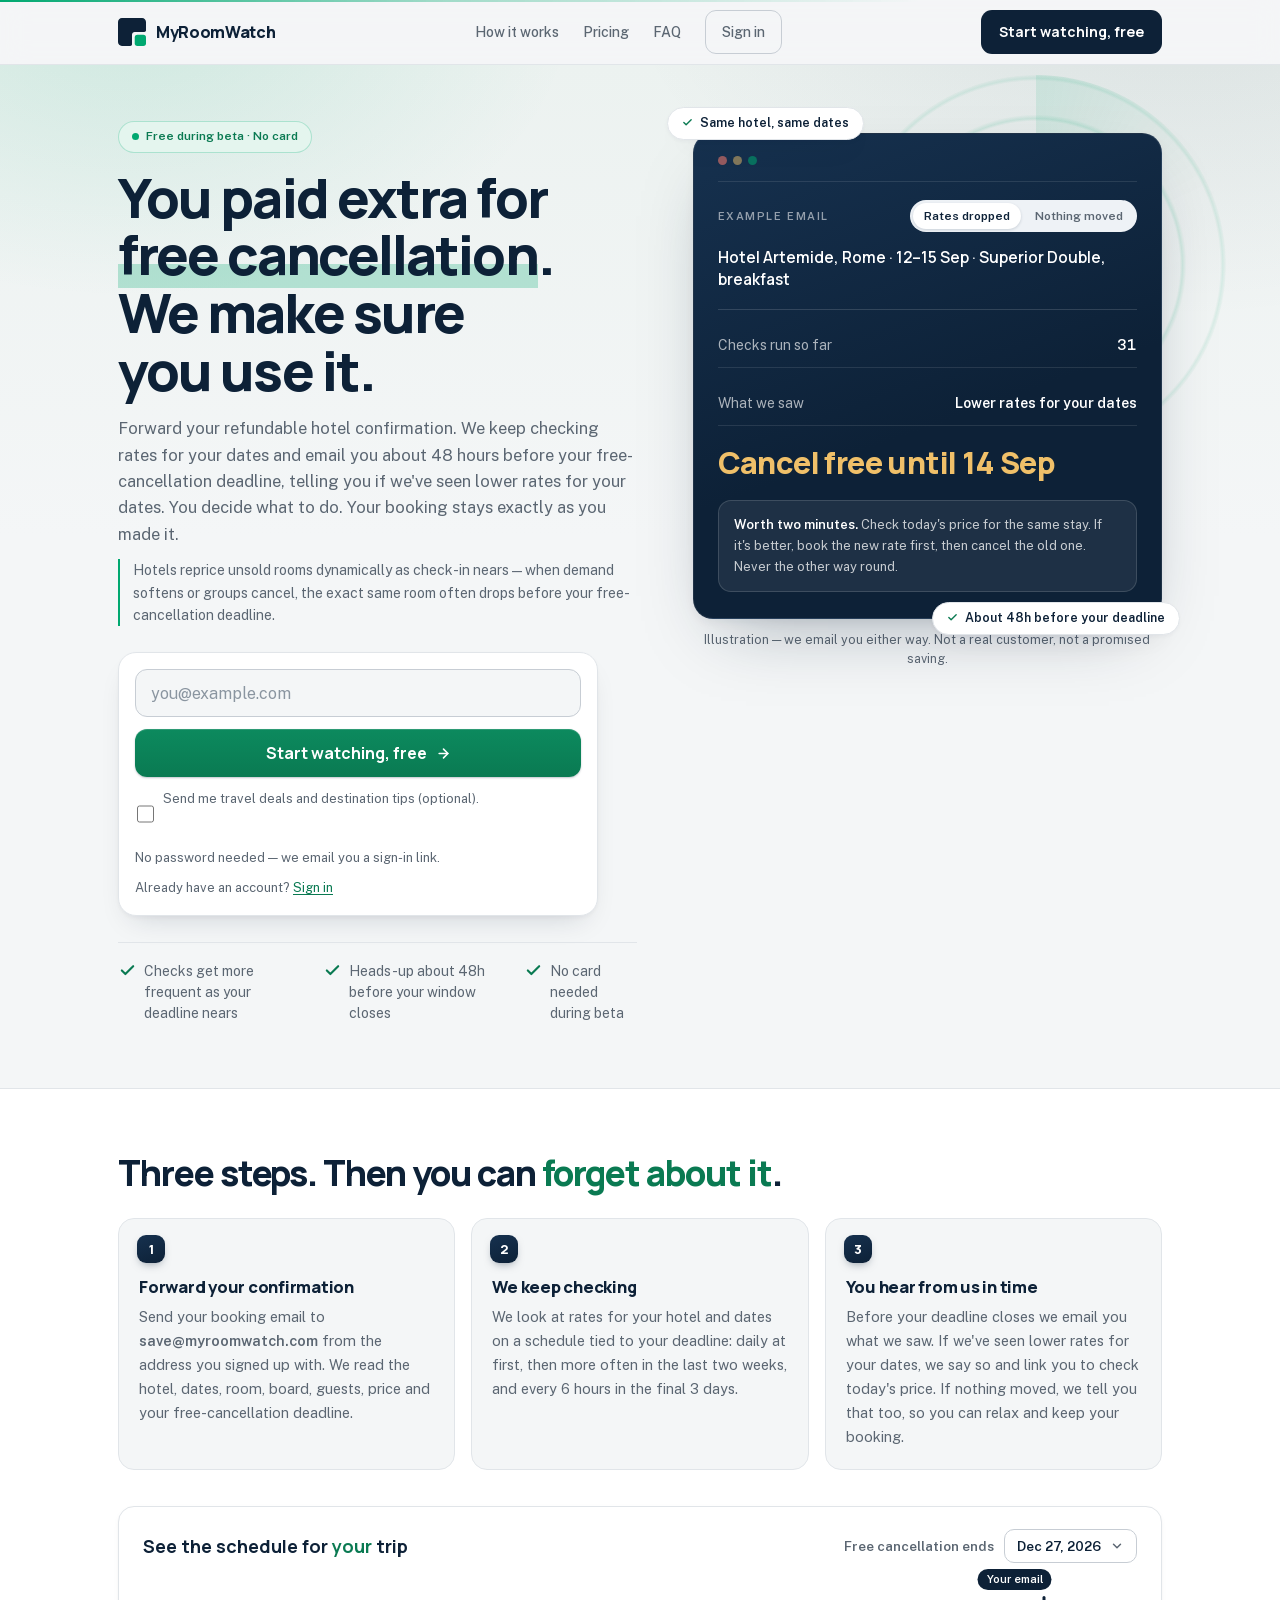
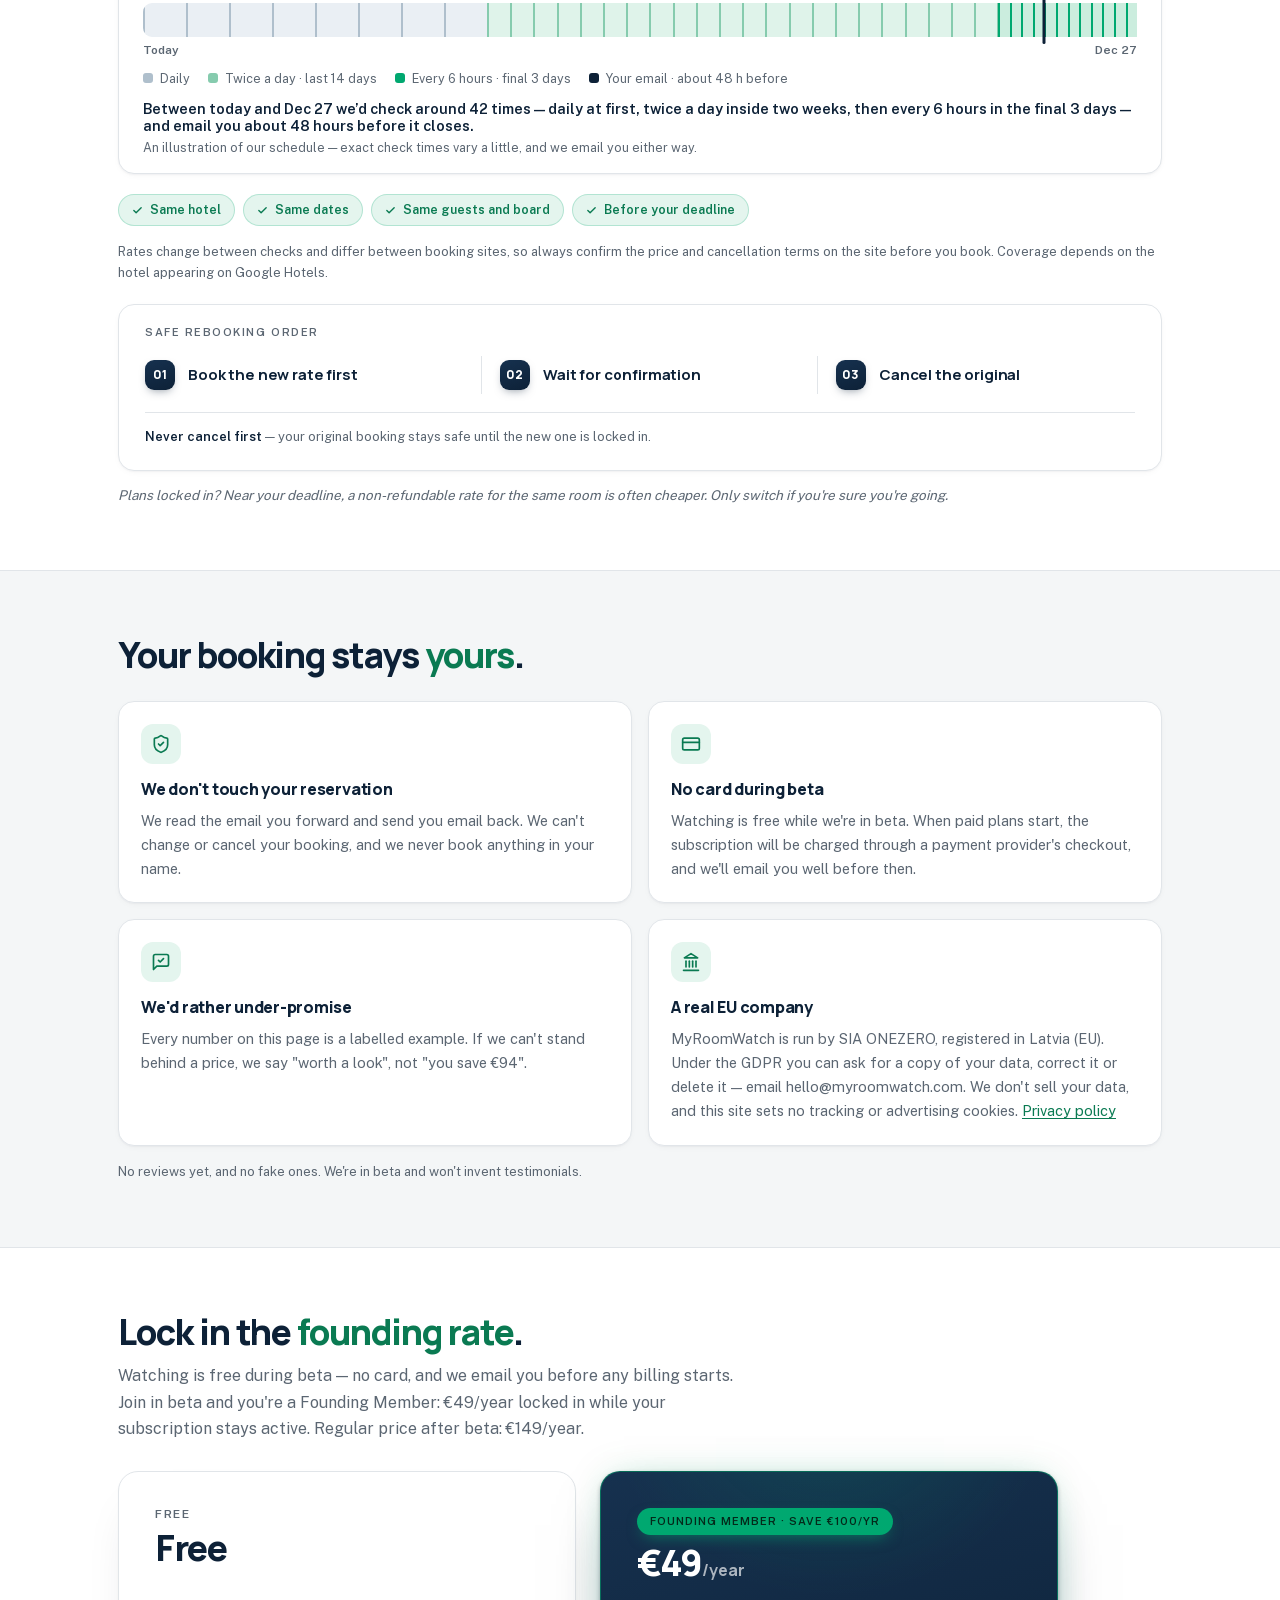
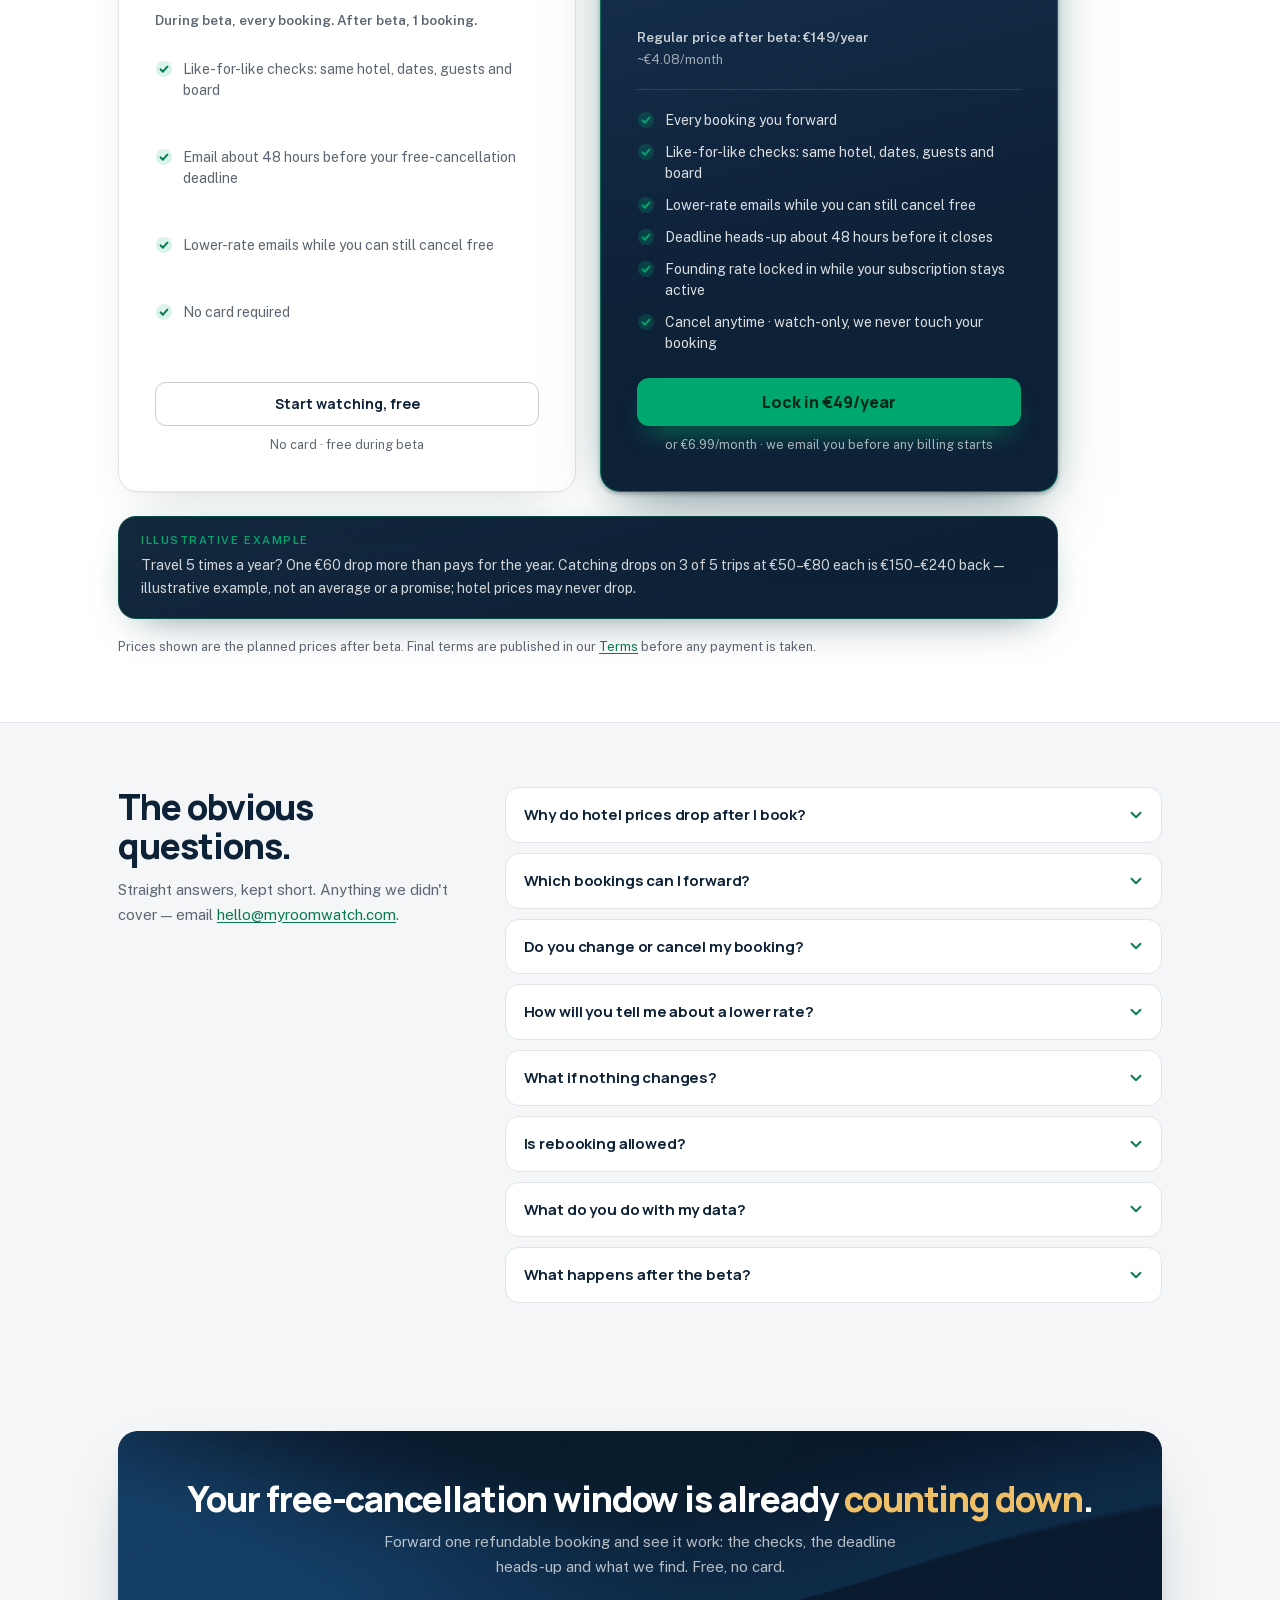
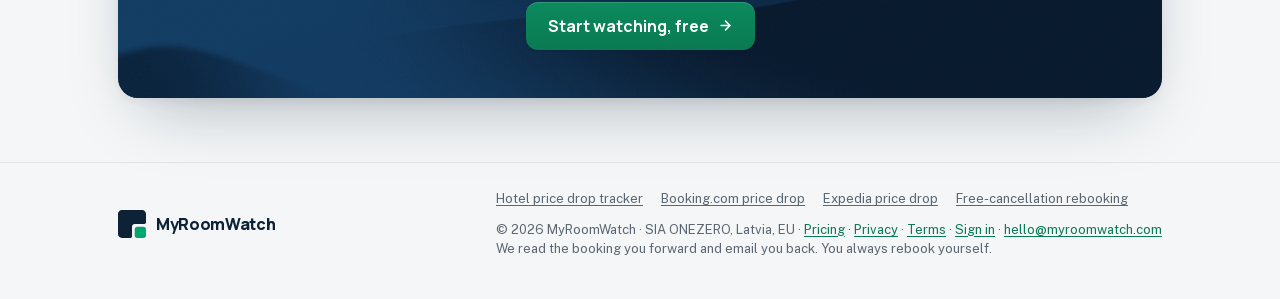
==== commit fd88c615: "Pricing v2: EUR 49 Founding Member buy box redesign, EUR 149 regular, synced everywhere New pricing " ====
--- a/landing/index.html
+++ b/landing/index.html
@@ -73,7 +73,7 @@
         "@type": "Offer",
         "price": "0",
         "priceCurrency": "EUR",
-        "description": "Free during beta. No card required. Founding Members who join during the beta keep €29 per year (or €3.99 per month) while their subscription stays active; the regular price after beta is €99 per year for Pro, with a free tier that watches 1 refundable booking. Billing will not start without email notice."
+        "description": "Free during beta. No card required. Founding Members who join during the beta keep €49 per year (or €6.99 per month) while their subscription stays active; the regular price after beta is €149 per year for Pro, with a free tier that watches 1 refundable booking. Billing will not start without email notice."
       },
       "provider": { "@id": "https://www.myroomwatch.com/#organization" },
       "publisher": { "@id": "https://www.myroomwatch.com/#organization" },
@@ -145,7 +145,7 @@
           "name": "What happens after the beta?",
           "acceptedAnswer": {
             "@type": "Answer",
-            "text": "We email you before billing starts. Founding Members who join in beta keep €29/year while their subscription stays active; the regular price after beta is €99/year, and a free tier still watches 1 booking. You can stop at any time."
+            "text": "We email you before billing starts. Founding Members who join in beta keep €49/year while their subscription stays active; the regular price after beta is €149/year, and a free tier still watches 1 booking. You can stop at any time."
           }
         }
       ]
@@ -338,38 +338,47 @@
   <section class="section alt" id="pricing">
     <div class="wrap">
       <h2>Lock in the <span class="em">founding rate</span>.</h2>
-      <p class="lead">Watching is free during beta — no card, and we email you before any billing starts. Join in beta and you're a Founding Member: €29/year locked in while your subscription stays active. Regular price after beta: €99/year.</p>
+      <p class="lead">Watching is free during beta — no card, and we email you before any billing starts. Join in beta and you're a Founding Member: €49/year locked in while your subscription stays active. Regular price after beta: €149/year.</p>
       <div class="plans plans-2">
-        <div class="plan">
-          <h3>Free</h3>
-          <p class="amount num">€0</p>
+        <div class="plan plan-free">
+          <p class="plan-k">Free</p>
+          <p class="amount amount-xl num">Free</p>
           <p class="plan-sub">During beta, every booking. After beta, 1 booking.</p>
-          <ul>
-            <li>Like-for-like checks: same hotel, dates, guests and board</li>
-            <li>Email about 48 hours before your free-cancellation deadline</li>
-            <li>Lower-rate emails while you can still cancel free</li>
-            <li>No card required</li>
+          <ul class="plan-list">
+            <li><svg class="ck" viewBox="0 0 20 20" aria-hidden="true"><circle cx="10" cy="10" r="9"/><path d="m6.2 10.4 2.6 2.6 5-5.6"/></svg>Like-for-like checks: same hotel, dates, guests and board</li>
+            <li><svg class="ck" viewBox="0 0 20 20" aria-hidden="true"><circle cx="10" cy="10" r="9"/><path d="m6.2 10.4 2.6 2.6 5-5.6"/></svg>Email about 48 hours before your free-cancellation deadline</li>
+            <li><svg class="ck" viewBox="0 0 20 20" aria-hidden="true"><circle cx="10" cy="10" r="9"/><path d="m6.2 10.4 2.6 2.6 5-5.6"/></svg>Lower-rate emails while you can still cancel free</li>
+            <li><svg class="ck" viewBox="0 0 20 20" aria-hidden="true"><circle cx="10" cy="10" r="9"/><path d="m6.2 10.4 2.6 2.6 5-5.6"/></svg>No card required</li>
           </ul>
-          <a class="btn btn-ghost btn-block plan-cta" href="#start">Start watching, free</a>
+          <div class="plan-foot">
+            <a class="btn btn-ghost btn-block" href="#start">Start watching, free</a>
+            <p class="plan-fine">No card · free during beta</p>
+          </div>
         </div>
         <div class="plan featured">
-          <p class="flag">Founding Member</p>
-          <h3>Pro</h3>
-          <p class="amount num">€29<span>/year</span></p>
-          <p class="plan-sub">Regular price after beta: €99/year</p>
-          <ul>
-            <li>Every booking you forward</li>
-            <li>Like-for-like checks: same hotel, dates, guests and board</li>
-            <li>Lower-rate emails while you can still cancel free</li>
-            <li>Deadline heads-up about 48 hours before it closes</li>
-            <li>Founding rate locked in while your subscription stays active</li>
-            <li>Cancel anytime · watch-only, we never touch your booking</li>
+          <p class="plan-badge">Founding Member · Save €100/yr</p>
+          <p class="amount amount-xl num">€49<span>/year</span></p>
+          <p class="plan-reg">Regular price after beta: €149/year</p>
+          <p class="plan-mo num">~€4.08/month</p>
+          <hr class="plan-hr">
+          <ul class="plan-list">
+            <li><svg class="ck" viewBox="0 0 20 20" aria-hidden="true"><circle cx="10" cy="10" r="9"/><path d="m6.2 10.4 2.6 2.6 5-5.6"/></svg>Every booking you forward</li>
+            <li><svg class="ck" viewBox="0 0 20 20" aria-hidden="true"><circle cx="10" cy="10" r="9"/><path d="m6.2 10.4 2.6 2.6 5-5.6"/></svg>Like-for-like checks: same hotel, dates, guests and board</li>
+            <li><svg class="ck" viewBox="0 0 20 20" aria-hidden="true"><circle cx="10" cy="10" r="9"/><path d="m6.2 10.4 2.6 2.6 5-5.6"/></svg>Lower-rate emails while you can still cancel free</li>
+            <li><svg class="ck" viewBox="0 0 20 20" aria-hidden="true"><circle cx="10" cy="10" r="9"/><path d="m6.2 10.4 2.6 2.6 5-5.6"/></svg>Deadline heads-up about 48 hours before it closes</li>
+            <li><svg class="ck" viewBox="0 0 20 20" aria-hidden="true"><circle cx="10" cy="10" r="9"/><path d="m6.2 10.4 2.6 2.6 5-5.6"/></svg>Founding rate locked in while your subscription stays active</li>
+            <li><svg class="ck" viewBox="0 0 20 20" aria-hidden="true"><circle cx="10" cy="10" r="9"/><path d="m6.2 10.4 2.6 2.6 5-5.6"/></svg>Cancel anytime · watch-only, we never touch your booking</li>
           </ul>
-          <a class="btn btn-primary btn-block plan-cta" href="/pricing">Lock in €29/year</a>
-          <p class="plan-fine">or €3.99/month · we email you before any billing starts</p>
+          <div class="plan-foot">
+            <a class="btn btn-founding btn-block" href="/pricing">Lock in €49/year</a>
+            <p class="plan-fine">or €6.99/month · we email you before any billing starts</p>
+          </div>
         </div>
       </div>
-      <p class="value-strip">Travel 5 times a year? Catching just one €60 drop covers the founding year. Catching drops on 3 of 5 trips at €50–€80 each is €150–€240 back (illustrative example, not an average or a promise — hotel prices may never drop).</p>
+      <div class="value-bar">
+        <p class="vb-k">Illustrative example</p>
+        <p class="vb-t">Travel 5 times a year? One €60 drop more than pays for the year. Catching drops on 3 of 5 trips at €50–€80 each is €150–€240 back — illustrative example, not an average or a promise; hotel prices may never drop.</p>
+      </div>
       <p class="pricing-fine">Prices shown are the planned prices after beta. Final terms are published in our <a href="/terms">Terms</a> before any payment is taken.</p>
     </div>
   </section>
@@ -413,7 +422,7 @@
         </details>
         <details>
           <summary>What happens after the beta?</summary>
-          <p class="a">We email you before billing starts. Founding Members who join in beta keep €29/year while their subscription stays active; the regular price after beta is €99/year, and a free tier still watches 1 booking. You can stop at any time.</p>
+          <p class="a">We email you before billing starts. Founding Members who join in beta keep €49/year while their subscription stays active; the regular price after beta is €149/year, and a free tier still watches 1 booking. You can stop at any time.</p>
         </details>
       </div>
       </div>
--- a/landing/styles.css
+++ b/landing/styles.css
@@ -789,3 +789,55 @@
 @media (min-width:720px){.reserve-form{flex-direction:row}.reserve-form input{flex:1}.reserve-form .btn{flex:none}}
 .reserve-card .form-status{font:600 14px/1.5 "Public Sans",sans-serif;color:var(--amber-ink);margin:12px 0 0}
 .reserve-card .form-status.ok{color:var(--accent-ink)}
+
+/* ===== Buy box v2: Founding Member ===== */
+.plans-2{max-width:940px;gap:16px}
+@media (min-width:720px){
+  /* beats the 3-col .plans rule at this width */
+  .plans.plans-2{grid-template-columns:1fr 1fr;align-items:stretch;gap:24px}
+}
+.plans-2 .plan{padding:36px;border-radius:20px;box-shadow:0 1px 2px rgba(13,33,55,.05),0 24px 48px -24px rgba(13,33,55,.18)}
+.plans-2 .plan-free{background:var(--surface);border:1px solid var(--line)}
+.plans-2 .plan.featured{order:-1;position:relative;overflow:visible;padding:36px;background:
+  radial-gradient(ellipse 80% 50% at 50% -10%,rgba(0,168,112,.18),transparent 60%),
+  linear-gradient(165deg,var(--ink-2),var(--ink) 62%);
+  border:1.5px solid rgba(0,168,112,.55);
+  box-shadow:0 2px 4px rgba(7,19,31,.3),0 30px 60px -24px rgba(13,33,55,.5),0 0 40px -12px rgba(0,168,112,.35)}
+@media (min-width:720px){.plans-2 .plan.featured{order:0}}
+.plan-k{font:700 12px/1 "Public Sans",sans-serif;letter-spacing:.14em;text-transform:uppercase;color:var(--muted);margin:0}
+.plan-badge{display:inline-flex;align-self:flex-start;margin:0;font:800 11px/1 "Public Sans",sans-serif;letter-spacing:.09em;text-transform:uppercase;color:#04291A;background:var(--accent);border-radius:99px;padding:8px 13px;box-shadow:0 6px 16px -6px rgba(0,168,112,.7)}
+.amount-xl{font:800 clamp(3.4rem,7vw,4rem)/1 Manrope,sans-serif;letter-spacing:-.045em;margin-top:18px}
+.amount-xl span{font-size:17px;font-weight:700;color:var(--muted);letter-spacing:0}
+.plan.featured .amount-xl span{color:rgba(255,255,255,.65)}
+.plan-reg{margin:10px 0 0;font:600 13.5px/1.5 "Public Sans",sans-serif;color:rgba(255,255,255,.78)}
+.plan-mo{margin:3px 0 0;font:400 13px/1.5 "Public Sans",sans-serif;color:rgba(255,255,255,.6)}
+.plan-hr{border:0;height:1px;background:rgba(255,255,255,.12);margin:20px 0 4px}
+.plan-list{list-style:none;margin:18px 0 0;padding:0;display:grid;gap:11px;flex:1}
+.plans-2 .plan li{padding:0;color:var(--muted);font:400 14px/1.5 "Public Sans",sans-serif;display:flex;gap:10px;align-items:flex-start}
+.plans-2 .plan li::before{display:none}
+.plans-2 .plan.featured li{color:rgba(255,255,255,.85)}
+.ck{width:18px;height:18px;flex:none;margin-top:1px}
+.ck circle{fill:rgba(0,168,112,.14)}
+.ck path{fill:none;stroke:var(--accent-ink);stroke-width:2.2;stroke-linecap:round;stroke-linejoin:round}
+.plan.featured .ck circle{fill:rgba(0,168,112,.22)}
+.plan.featured .ck path{stroke:var(--accent)}
+.plan-foot{margin-top:auto;padding-top:24px}
+.btn-founding{background:var(--accent);color:#04291A;font-weight:800;box-shadow:0 2px 4px rgba(7,19,31,.25),0 14px 28px -12px rgba(0,168,112,.75)}
+.btn-founding:hover{background:#0CBF82;color:#04291A;box-shadow:0 2px 4px rgba(7,19,31,.25),0 18px 34px -12px rgba(0,168,112,.85)}
+.btn-founding:focus-visible{outline:3px solid #fff;outline-offset:2px}
+
+/* 5-trip illustrative dark-glass bar */
+.value-bar{max-width:940px;margin:24px 0 0;background:linear-gradient(165deg,#13293E,var(--ink) 70%);border:1px solid rgba(0,168,112,.28);border-radius:18px;padding:18px 22px;box-shadow:0 20px 44px -24px rgba(13,33,55,.5),0 0 32px -14px rgba(0,168,112,.3)}
+.vb-k{margin:0;font:800 11px/1 "Public Sans",sans-serif;letter-spacing:.14em;text-transform:uppercase;color:var(--accent)}
+.vb-t{margin:8px 0 0;font:400 14px/1.65 "Public Sans",sans-serif;color:rgba(255,255,255,.82)}
+
+/* /pricing page polish */
+.pricing-hero{text-align:center;padding-top:64px;padding-bottom:10px}
+.pricing-hero .pill{margin-bottom:16px}
+.pricing-hero .sub{margin-left:auto;margin-right:auto}
+#plans .plans-2,#plans .value-bar,#plans .trust-strip{margin-left:auto;margin-right:auto}
+.trust-strip{list-style:none;display:flex;flex-wrap:wrap;justify-content:center;gap:10px 26px;max-width:940px;margin:22px 0 0;padding:0}
+.trust-strip li{font:600 13.5px/1.4 "Public Sans",sans-serif;color:var(--muted);display:flex;align-items:center;gap:8px}
+.trust-strip li::before{content:"";width:7px;height:7px;border-radius:50%;background:var(--accent);flex:none}
+#plans .pricing-fine{text-align:center;max-width:720px;margin-left:auto;margin-right:auto}
+.reserve-card{max-width:580px;margin:0 auto;border-radius:20px;padding:32px;box-shadow:var(--shadow-md)}
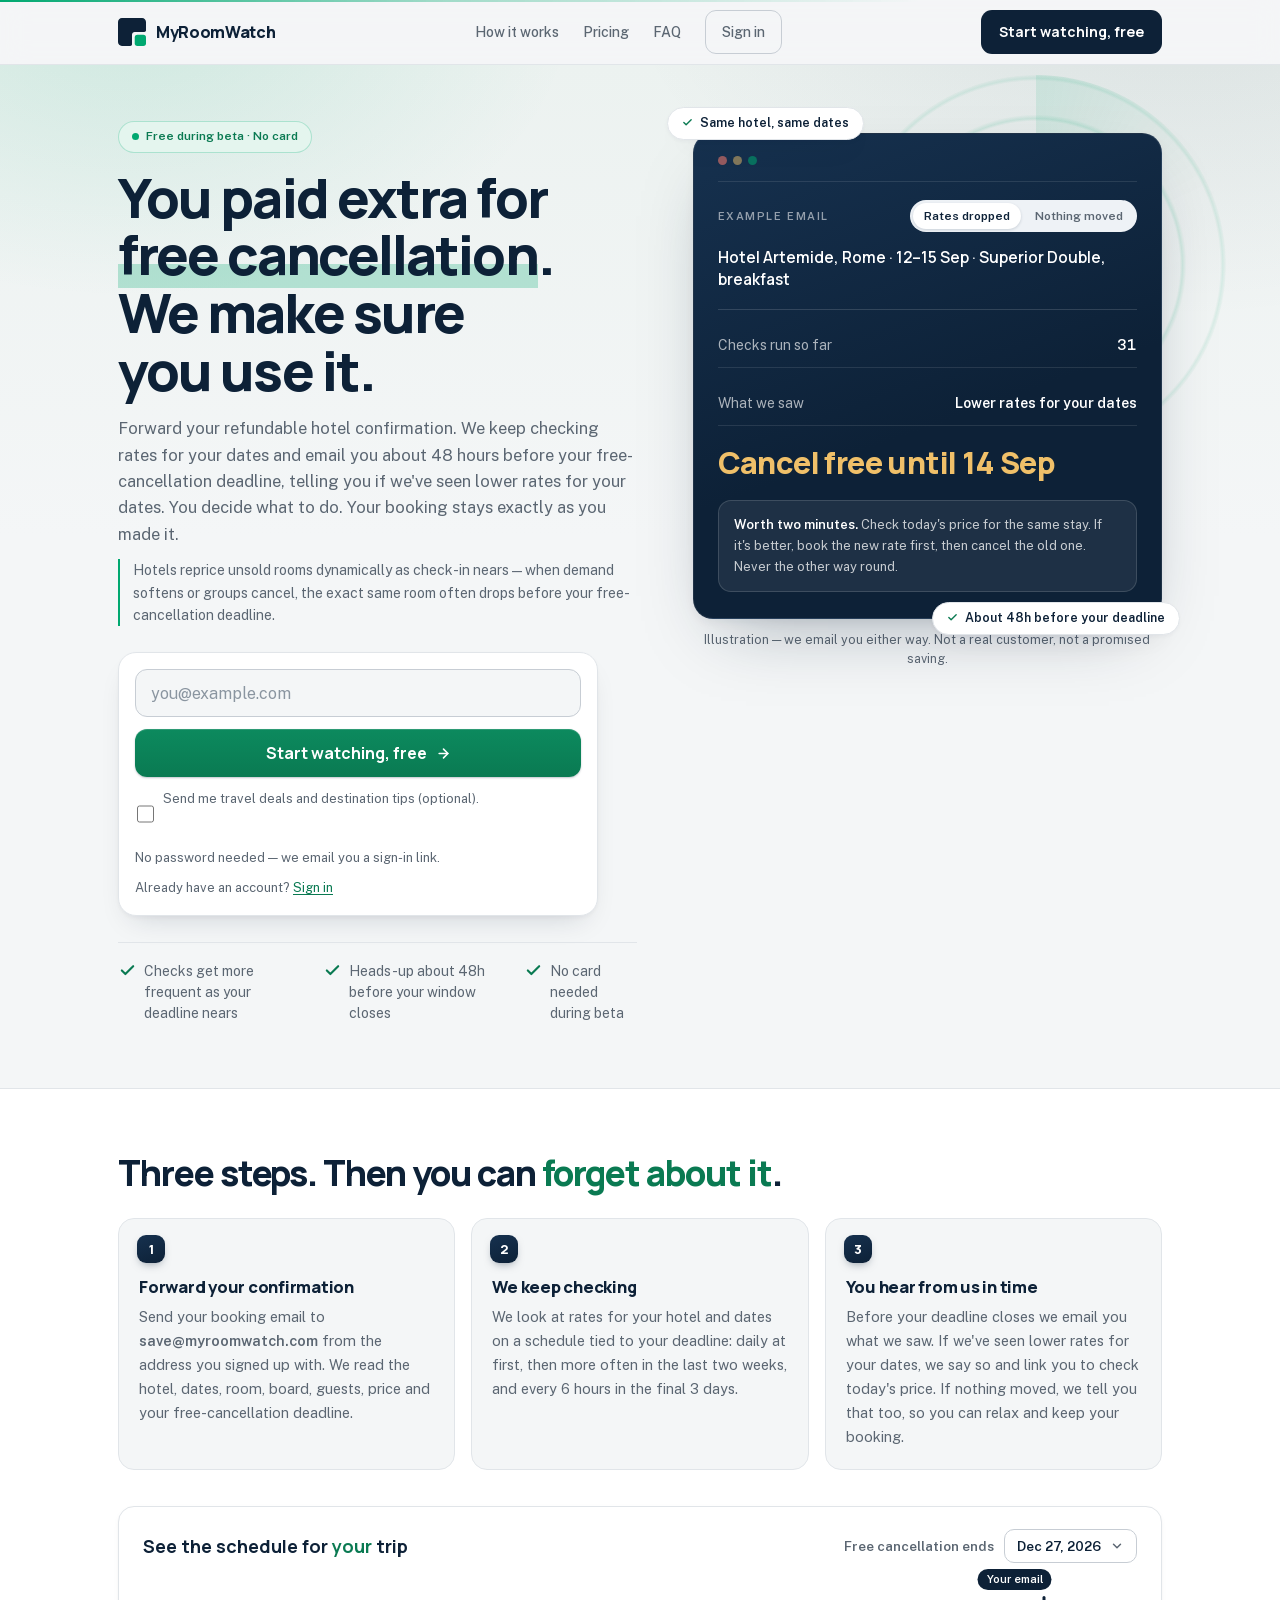
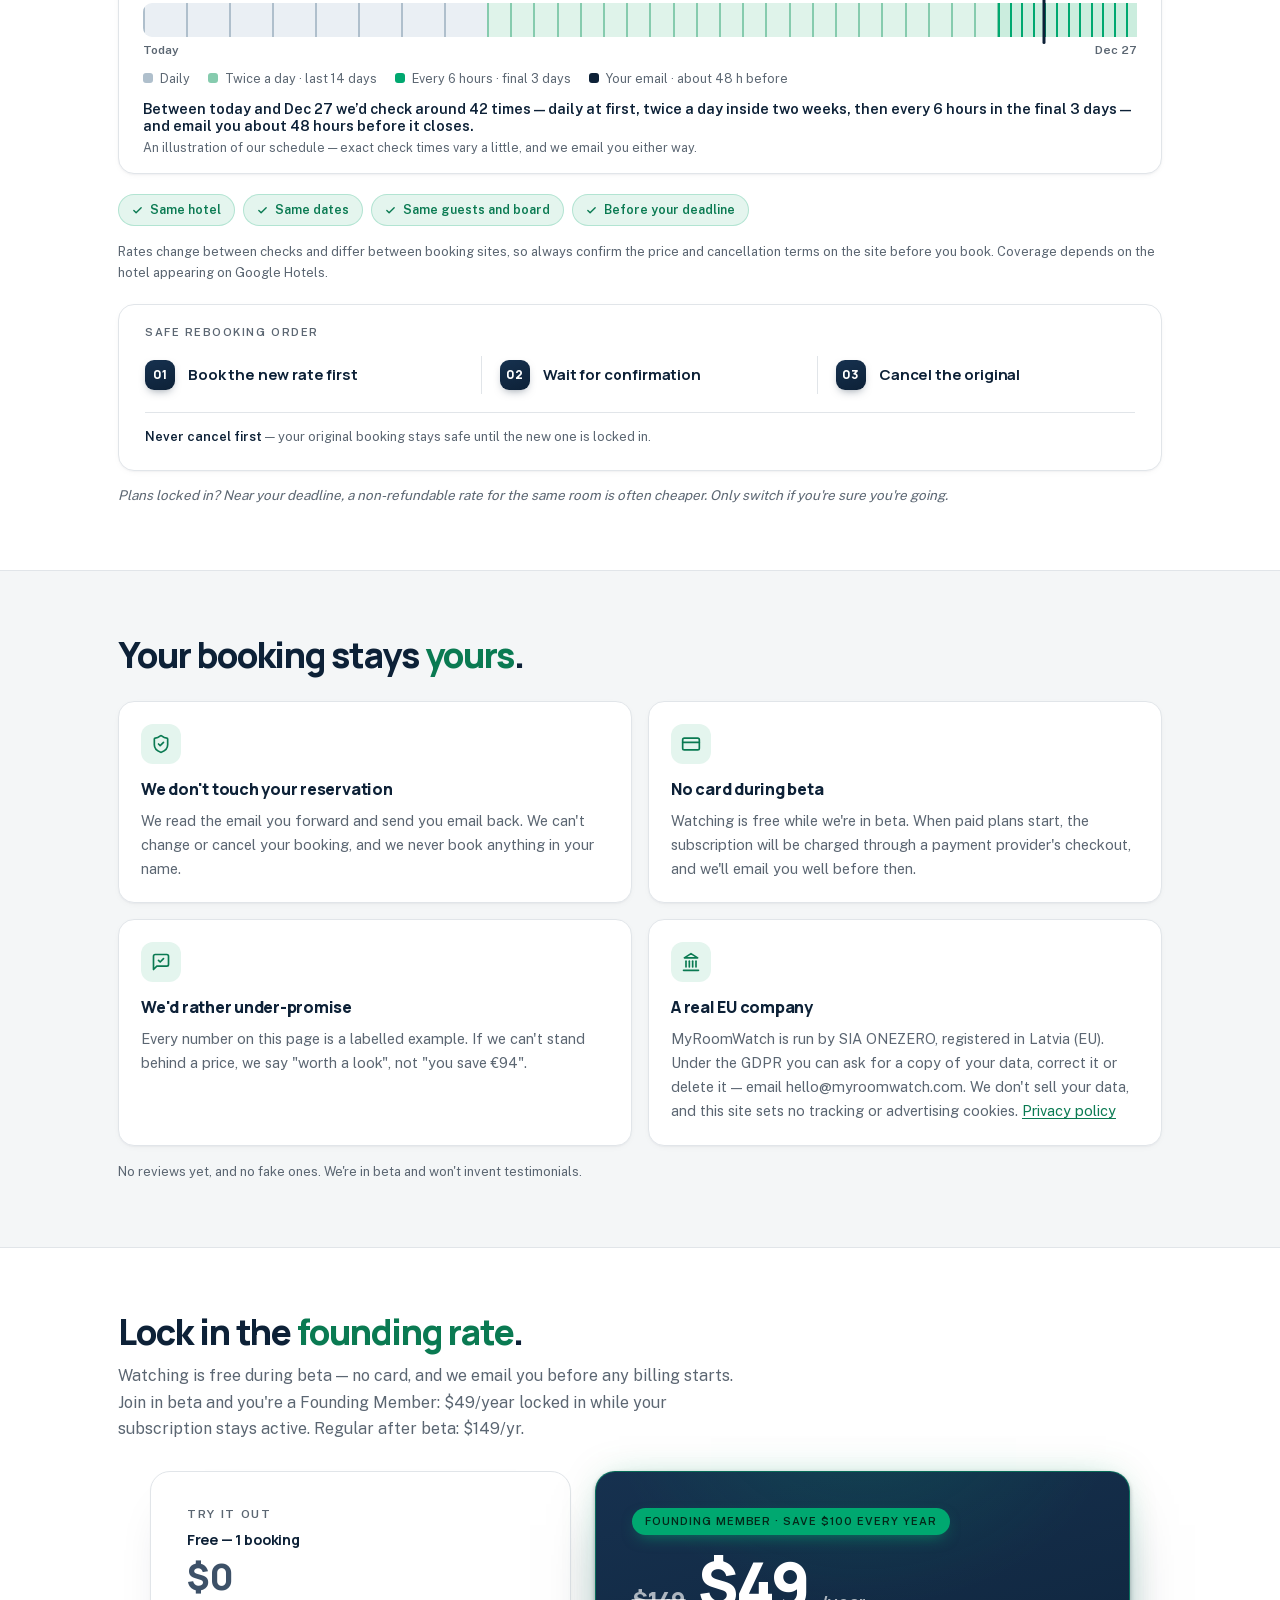
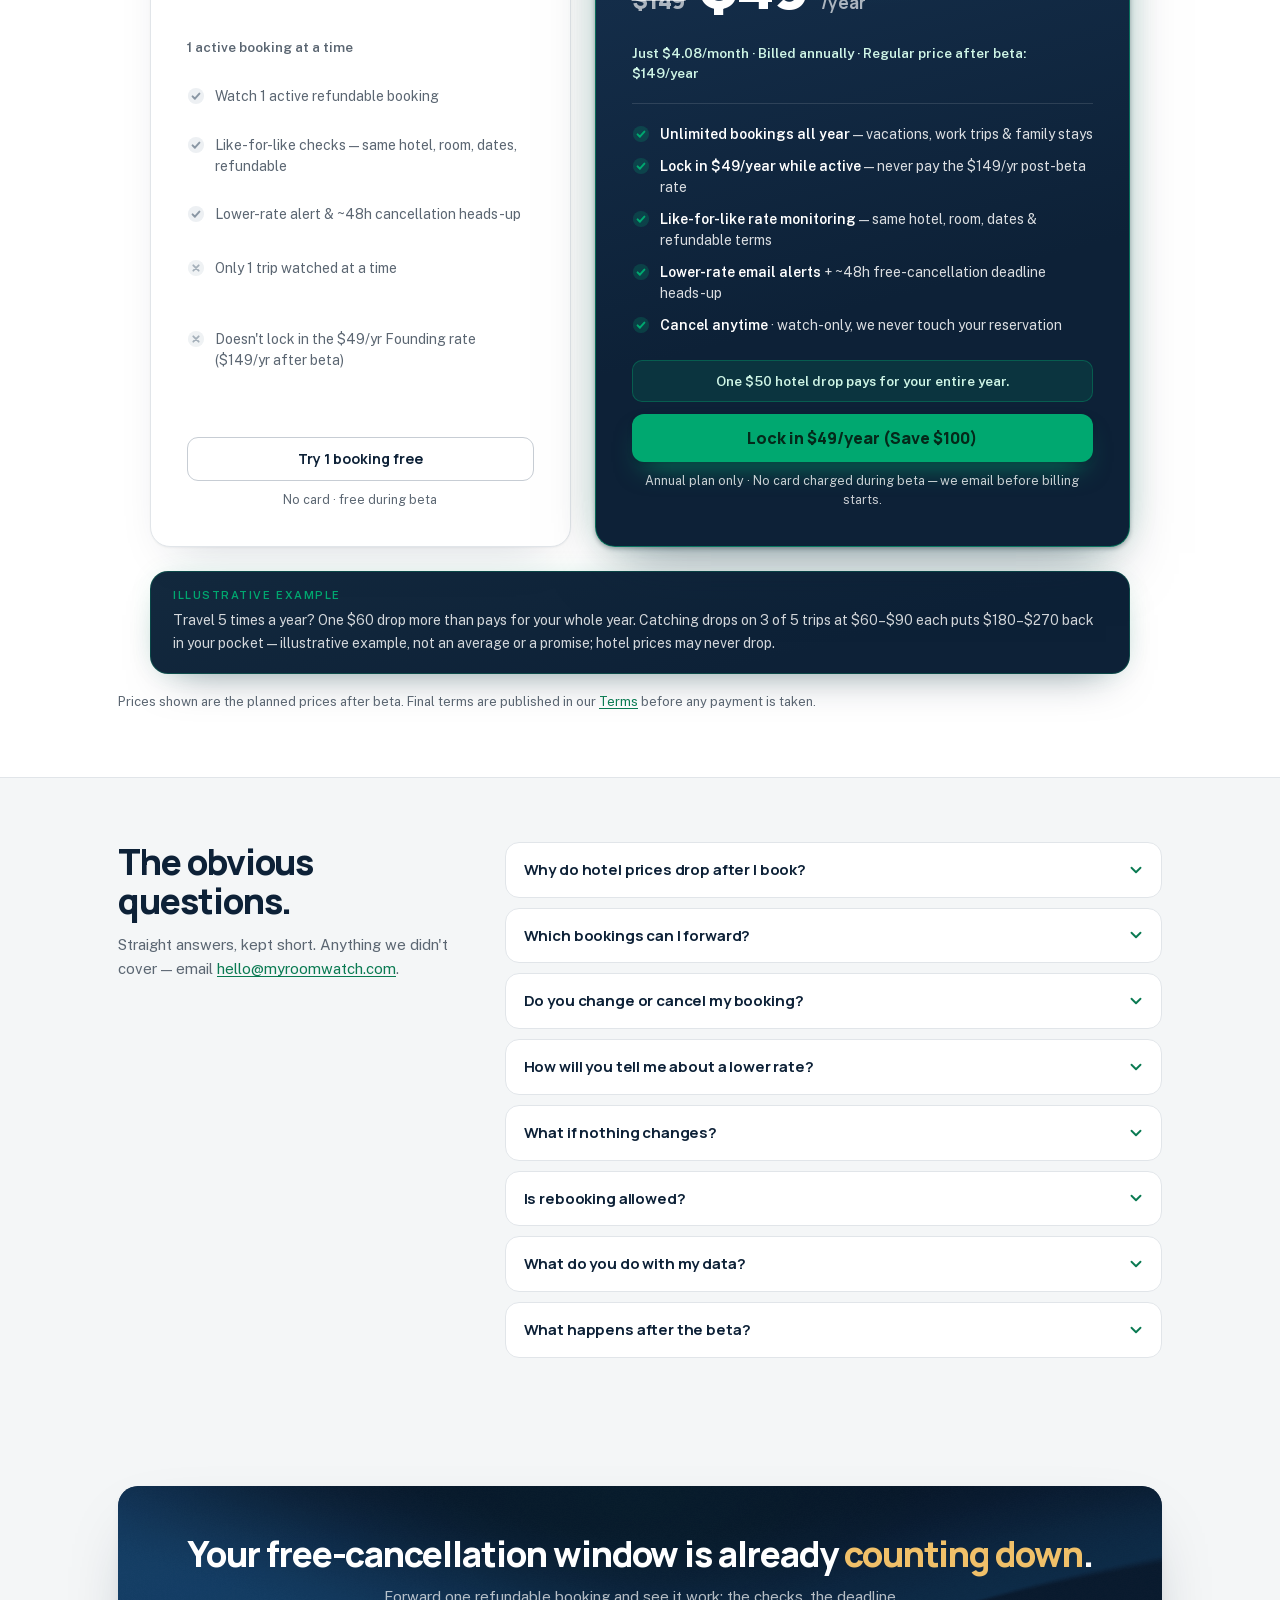
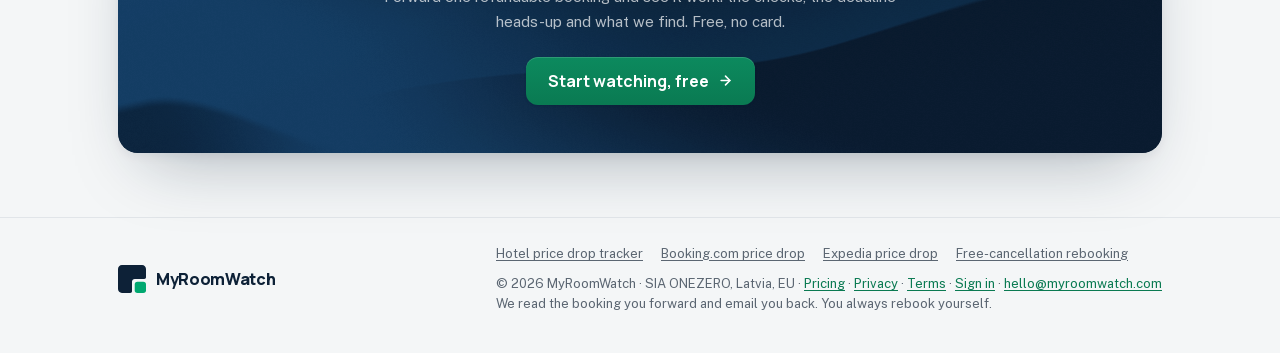
==== commit 4f2cb926: "Pricing v3: USD annual-only, asymmetric Free vs Founding buy box Pricing policy: all monthly plans r" ====
--- a/landing/index.html
+++ b/landing/index.html
@@ -72,8 +72,8 @@
       "offers": {
         "@type": "Offer",
         "price": "0",
-        "priceCurrency": "EUR",
-        "description": "Free during beta. No card required. Founding Members who join during the beta keep €49 per year (or €6.99 per month) while their subscription stays active; the regular price after beta is €149 per year for Pro, with a free tier that watches 1 refundable booking. Billing will not start without email notice."
+        "priceCurrency": "USD",
+        "description": "Free during beta. No card required. Founding Members who join during the beta keep $49 per year (billed annually) while their subscription stays active; the regular price after beta is $149 per year for Pro, with a free tier that watches 1 refundable booking at a time. Annual plan only. Billing will not start without email notice."
       },
       "provider": { "@id": "https://www.myroomwatch.com/#organization" },
       "publisher": { "@id": "https://www.myroomwatch.com/#organization" },
@@ -145,7 +145,7 @@
           "name": "What happens after the beta?",
           "acceptedAnswer": {
             "@type": "Answer",
-            "text": "We email you before billing starts. Founding Members who join in beta keep €49/year while their subscription stays active; the regular price after beta is €149/year, and a free tier still watches 1 booking. You can stop at any time."
+            "text": "We email you before billing starts. Founding Members who join in beta keep $49/year (billed annually — the only plan) while their subscription stays active; the regular price after beta is $149/year, and a free tier still watches 1 booking. You can stop at any time."
           }
         }
       ]
@@ -338,46 +338,49 @@
   <section class="section alt" id="pricing">
     <div class="wrap">
       <h2>Lock in the <span class="em">founding rate</span>.</h2>
-      <p class="lead">Watching is free during beta — no card, and we email you before any billing starts. Join in beta and you're a Founding Member: €49/year locked in while your subscription stays active. Regular price after beta: €149/year.</p>
+      <p class="lead">Watching is free during beta — no card, and we email you before any billing starts. Join in beta and you're a Founding Member: $49/year locked in while your subscription stays active. Regular after beta: $149/yr.</p>
       <div class="plans plans-2">
         <div class="plan plan-free">
-          <p class="plan-k">Free</p>
-          <p class="amount amount-xl num">Free</p>
-          <p class="plan-sub">During beta, every booking. After beta, 1 booking.</p>
+          <p class="plan-k">Try it out</p>
+          <h3 class="plan-h">Free — 1 booking</h3>
+          <p class="amount amount-free num">$0</p>
+          <p class="plan-sub">1 active booking at a time</p>
           <ul class="plan-list">
-            <li><svg class="ck" viewBox="0 0 20 20" aria-hidden="true"><circle cx="10" cy="10" r="9"/><path d="m6.2 10.4 2.6 2.6 5-5.6"/></svg>Like-for-like checks: same hotel, dates, guests and board</li>
-            <li><svg class="ck" viewBox="0 0 20 20" aria-hidden="true"><circle cx="10" cy="10" r="9"/><path d="m6.2 10.4 2.6 2.6 5-5.6"/></svg>Email about 48 hours before your free-cancellation deadline</li>
-            <li><svg class="ck" viewBox="0 0 20 20" aria-hidden="true"><circle cx="10" cy="10" r="9"/><path d="m6.2 10.4 2.6 2.6 5-5.6"/></svg>Lower-rate emails while you can still cancel free</li>
-            <li><svg class="ck" viewBox="0 0 20 20" aria-hidden="true"><circle cx="10" cy="10" r="9"/><path d="m6.2 10.4 2.6 2.6 5-5.6"/></svg>No card required</li>
+            <li><svg class="ck" viewBox="0 0 20 20" aria-hidden="true"><circle cx="10" cy="10" r="9"/><path d="m6.2 10.4 2.6 2.6 5-5.6"/></svg>Watch 1 active refundable booking</li>
+            <li><svg class="ck" viewBox="0 0 20 20" aria-hidden="true"><circle cx="10" cy="10" r="9"/><path d="m6.2 10.4 2.6 2.6 5-5.6"/></svg>Like-for-like checks — same hotel, room, dates, refundable</li>
+            <li><svg class="ck" viewBox="0 0 20 20" aria-hidden="true"><circle cx="10" cy="10" r="9"/><path d="m6.2 10.4 2.6 2.6 5-5.6"/></svg>Lower-rate alert &amp; ~48h cancellation heads-up</li>
+          </ul>
+          <ul class="plan-list plan-limits">
+            <li><svg class="xk" viewBox="0 0 20 20" aria-hidden="true"><circle cx="10" cy="10" r="9"/><path d="m7 7 6 6m0-6-6 6"/></svg>Only 1 trip watched at a time</li>
+            <li><svg class="xk" viewBox="0 0 20 20" aria-hidden="true"><circle cx="10" cy="10" r="9"/><path d="m7 7 6 6m0-6-6 6"/></svg>Doesn't lock in the $49/yr Founding rate ($149/yr after beta)</li>
           </ul>
           <div class="plan-foot">
-            <a class="btn btn-ghost btn-block" href="#start">Start watching, free</a>
+            <a class="btn btn-ghost btn-block" href="#start">Try 1 booking free</a>
             <p class="plan-fine">No card · free during beta</p>
           </div>
         </div>
         <div class="plan featured">
-          <p class="plan-badge">Founding Member · Save €100/yr</p>
-          <p class="amount amount-xl num">€49<span>/year</span></p>
-          <p class="plan-reg">Regular price after beta: €149/year</p>
-          <p class="plan-mo num">~€4.08/month</p>
+          <p class="plan-badge">Founding Member · Save $100 every year</p>
+          <p class="price-row"><s class="price-was num" aria-label="Regular price after beta 149 dollars per year">$149</s><span class="amount amount-xl num">$49</span><span class="per">/year</span></p>
+          <p class="plan-reg">Just $4.08/month · Billed annually · Regular price after beta: $149/year</p>
           <hr class="plan-hr">
           <ul class="plan-list">
-            <li><svg class="ck" viewBox="0 0 20 20" aria-hidden="true"><circle cx="10" cy="10" r="9"/><path d="m6.2 10.4 2.6 2.6 5-5.6"/></svg>Every booking you forward</li>
-            <li><svg class="ck" viewBox="0 0 20 20" aria-hidden="true"><circle cx="10" cy="10" r="9"/><path d="m6.2 10.4 2.6 2.6 5-5.6"/></svg>Like-for-like checks: same hotel, dates, guests and board</li>
-            <li><svg class="ck" viewBox="0 0 20 20" aria-hidden="true"><circle cx="10" cy="10" r="9"/><path d="m6.2 10.4 2.6 2.6 5-5.6"/></svg>Lower-rate emails while you can still cancel free</li>
-            <li><svg class="ck" viewBox="0 0 20 20" aria-hidden="true"><circle cx="10" cy="10" r="9"/><path d="m6.2 10.4 2.6 2.6 5-5.6"/></svg>Deadline heads-up about 48 hours before it closes</li>
-            <li><svg class="ck" viewBox="0 0 20 20" aria-hidden="true"><circle cx="10" cy="10" r="9"/><path d="m6.2 10.4 2.6 2.6 5-5.6"/></svg>Founding rate locked in while your subscription stays active</li>
-            <li><svg class="ck" viewBox="0 0 20 20" aria-hidden="true"><circle cx="10" cy="10" r="9"/><path d="m6.2 10.4 2.6 2.6 5-5.6"/></svg>Cancel anytime · watch-only, we never touch your booking</li>
+            <li><svg class="ck" viewBox="0 0 20 20" aria-hidden="true"><circle cx="10" cy="10" r="9"/><path d="m6.2 10.4 2.6 2.6 5-5.6"/></svg><span><b>Unlimited bookings all year</b> — vacations, work trips &amp; family stays</span></li>
+            <li><svg class="ck" viewBox="0 0 20 20" aria-hidden="true"><circle cx="10" cy="10" r="9"/><path d="m6.2 10.4 2.6 2.6 5-5.6"/></svg><span><b>Lock in $49/year while active</b> — never pay the $149/yr post-beta rate</span></li>
+            <li><svg class="ck" viewBox="0 0 20 20" aria-hidden="true"><circle cx="10" cy="10" r="9"/><path d="m6.2 10.4 2.6 2.6 5-5.6"/></svg><span><b>Like-for-like rate monitoring</b> — same hotel, room, dates &amp; refundable terms</span></li>
+            <li><svg class="ck" viewBox="0 0 20 20" aria-hidden="true"><circle cx="10" cy="10" r="9"/><path d="m6.2 10.4 2.6 2.6 5-5.6"/></svg><span><b>Lower-rate email alerts</b> + ~48h free-cancellation deadline heads-up</span></li>
+            <li><svg class="ck" viewBox="0 0 20 20" aria-hidden="true"><circle cx="10" cy="10" r="9"/><path d="m6.2 10.4 2.6 2.6 5-5.6"/></svg><span><b>Cancel anytime</b> · watch-only, we never touch your reservation</span></li>
           </ul>
           <div class="plan-foot">
-            <a class="btn btn-founding btn-block" href="/pricing">Lock in €49/year</a>
-            <p class="plan-fine">or €6.99/month · we email you before any billing starts</p>
+            <p class="payback">One $50 hotel drop pays for your entire year.</p>
+            <a class="btn btn-founding btn-block" href="/pricing">Lock in $49/year (Save $100)</a>
+            <p class="plan-fine">Annual plan only · No card charged during beta — we email before billing starts.</p>
           </div>
         </div>
       </div>
       <div class="value-bar">
         <p class="vb-k">Illustrative example</p>
-        <p class="vb-t">Travel 5 times a year? One €60 drop more than pays for the year. Catching drops on 3 of 5 trips at €50–€80 each is €150–€240 back — illustrative example, not an average or a promise; hotel prices may never drop.</p>
+        <p class="vb-t">Travel 5 times a year? One $60 drop more than pays for your whole year. Catching drops on 3 of 5 trips at $60–$90 each puts $180–$270 back in your pocket — illustrative example, not an average or a promise; hotel prices may never drop.</p>
       </div>
       <p class="pricing-fine">Prices shown are the planned prices after beta. Final terms are published in our <a href="/terms">Terms</a> before any payment is taken.</p>
     </div>
@@ -422,7 +425,7 @@
         </details>
         <details>
           <summary>What happens after the beta?</summary>
-          <p class="a">We email you before billing starts. Founding Members who join in beta keep €49/year while their subscription stays active; the regular price after beta is €149/year, and a free tier still watches 1 booking. You can stop at any time.</p>
+          <p class="a">We email you before billing starts. Founding Members who join in beta keep $49/year (billed annually — the only plan) while their subscription stays active; the regular price after beta is $149/year, and a free tier still watches 1 booking. You can stop at any time.</p>
         </details>
       </div>
       </div>
--- a/landing/styles.css
+++ b/landing/styles.css
@@ -841,3 +841,36 @@
 .trust-strip li::before{content:"";width:7px;height:7px;border-radius:50%;background:var(--accent);flex:none}
 #plans .pricing-fine{text-align:center;max-width:720px;margin-left:auto;margin-right:auto}
 .reserve-card{max-width:580px;margin:0 auto;border-radius:20px;padding:32px;box-shadow:var(--shadow-md)}
+
+/* ===== Buy box v3: USD annual-only, asymmetric hero ===== */
+.plans-2,.value-bar{margin-inline:auto}
+.plans-2{max-width:980px}
+.value-bar{max-width:980px}
+.trust-strip{max-width:980px;margin-inline:auto}
+@media (min-width:720px){
+  .plans.plans-2{grid-template-columns:.88fr 1.12fr;align-items:stretch;gap:24px}
+  .plans-2 .plan.featured{transform:scale(1.015);transform-origin:center}
+}
+.plan-h{font-size:20px;font-weight:800;letter-spacing:-.02em;margin-top:10px}
+.amount-free{font:800 2.1rem/1 Manrope,sans-serif;letter-spacing:-.03em;color:#3D5168;margin-top:12px}
+.plan-free .plan-sub{margin-top:6px}
+/* muted grey check-circles on the quiet Free card */
+.plan-free .ck circle{fill:#EDF0F3}
+.plan-free .ck path{stroke:#8A97A4}
+.plan-limits{margin-top:12px;gap:9px;flex:initial}
+.plan-limits li{color:#93A0AC;font-size:13.5px}
+.xk{width:18px;height:18px;flex:none;margin-top:1px}
+.xk circle{fill:#EFF2F4}
+.xk path{fill:none;stroke:#A5B0BA;stroke-width:2;stroke-linecap:round}
+/* high-contrast price block */
+.price-row{display:flex;align-items:baseline;gap:12px;margin-top:18px;flex-wrap:wrap}
+.price-was{font:800 24px/1 Manrope,sans-serif;color:rgba(255,255,255,.65);text-decoration-thickness:2px}
+.plans-2 .plan.featured .amount-xl{margin-top:0;font-size:clamp(3.4rem,7vw,4rem)}
+.price-row .per{font:700 17px/1 Manrope,sans-serif;color:rgba(255,255,255,.65)}
+.plan.featured .plan-reg{color:#CFF5E6}
+.plan.featured .plan-list b{color:#fff}
+.plan.featured .plan-list li span{display:block}
+.payback{margin:0 0 12px;text-align:center;font:600 13.5px/1.5 "Public Sans",sans-serif;color:#CFF5E6;background:rgba(0,168,112,.14);border:1px solid rgba(0,168,112,.35);border-radius:10px;padding:10px 12px}
+.plan.featured .plan-fine{color:rgba(255,255,255,.78)}
+/* Long CTA labels may wrap inside the buy box instead of forcing card width */
+.plans-2 .plan .btn-block{white-space:normal;line-height:1.3;padding-top:11px;padding-bottom:11px}
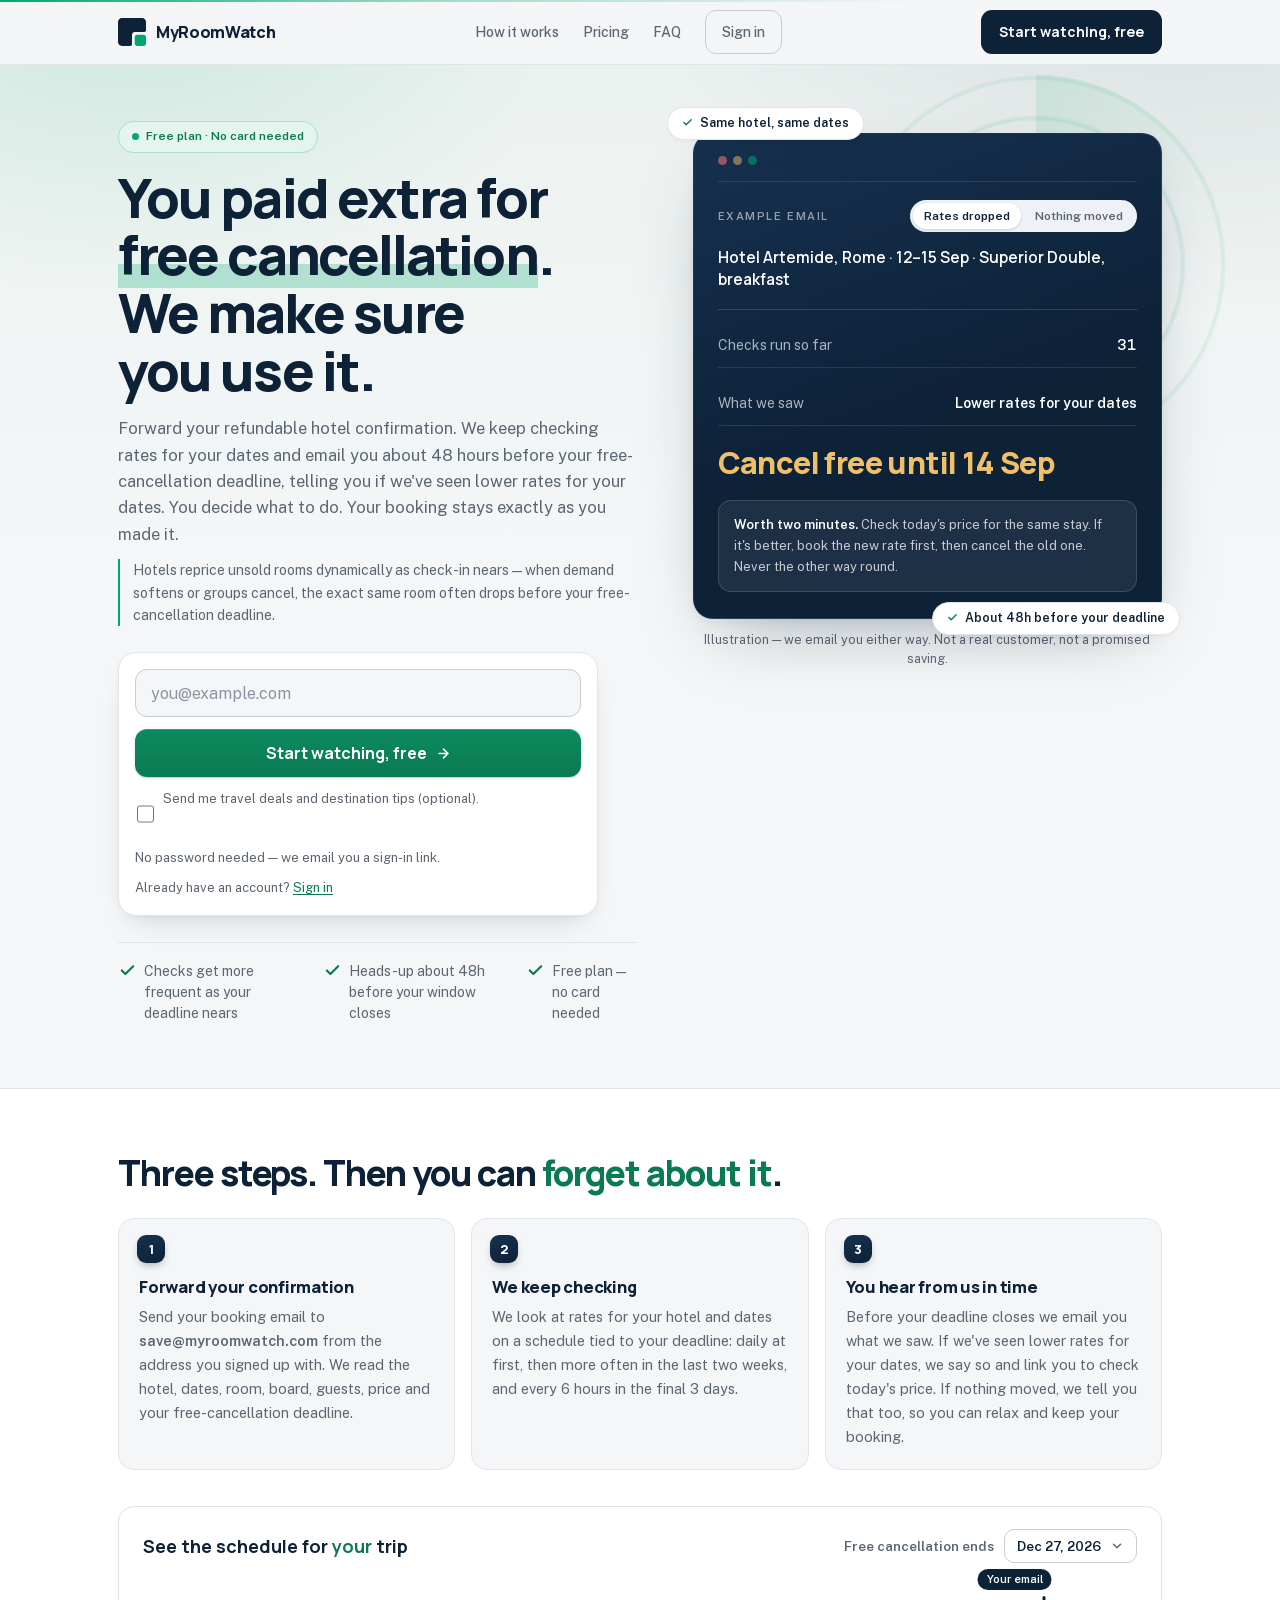
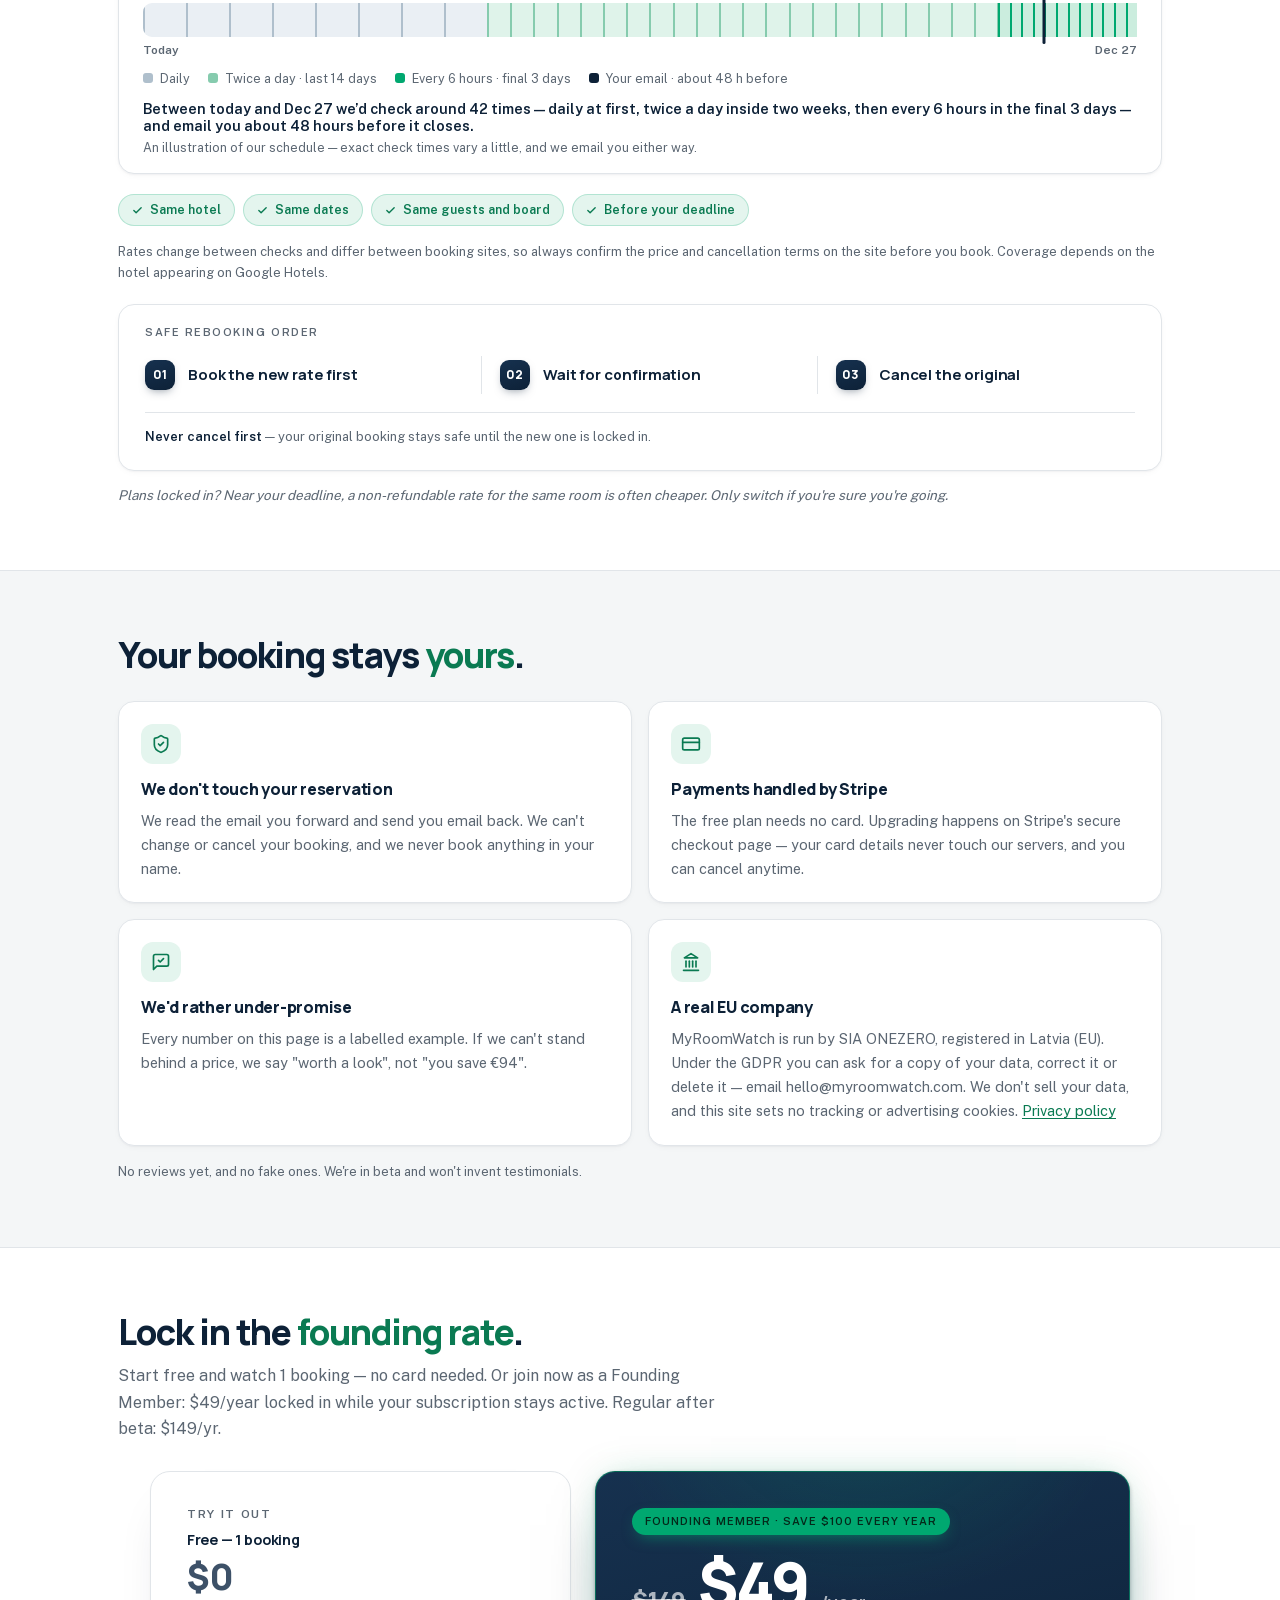
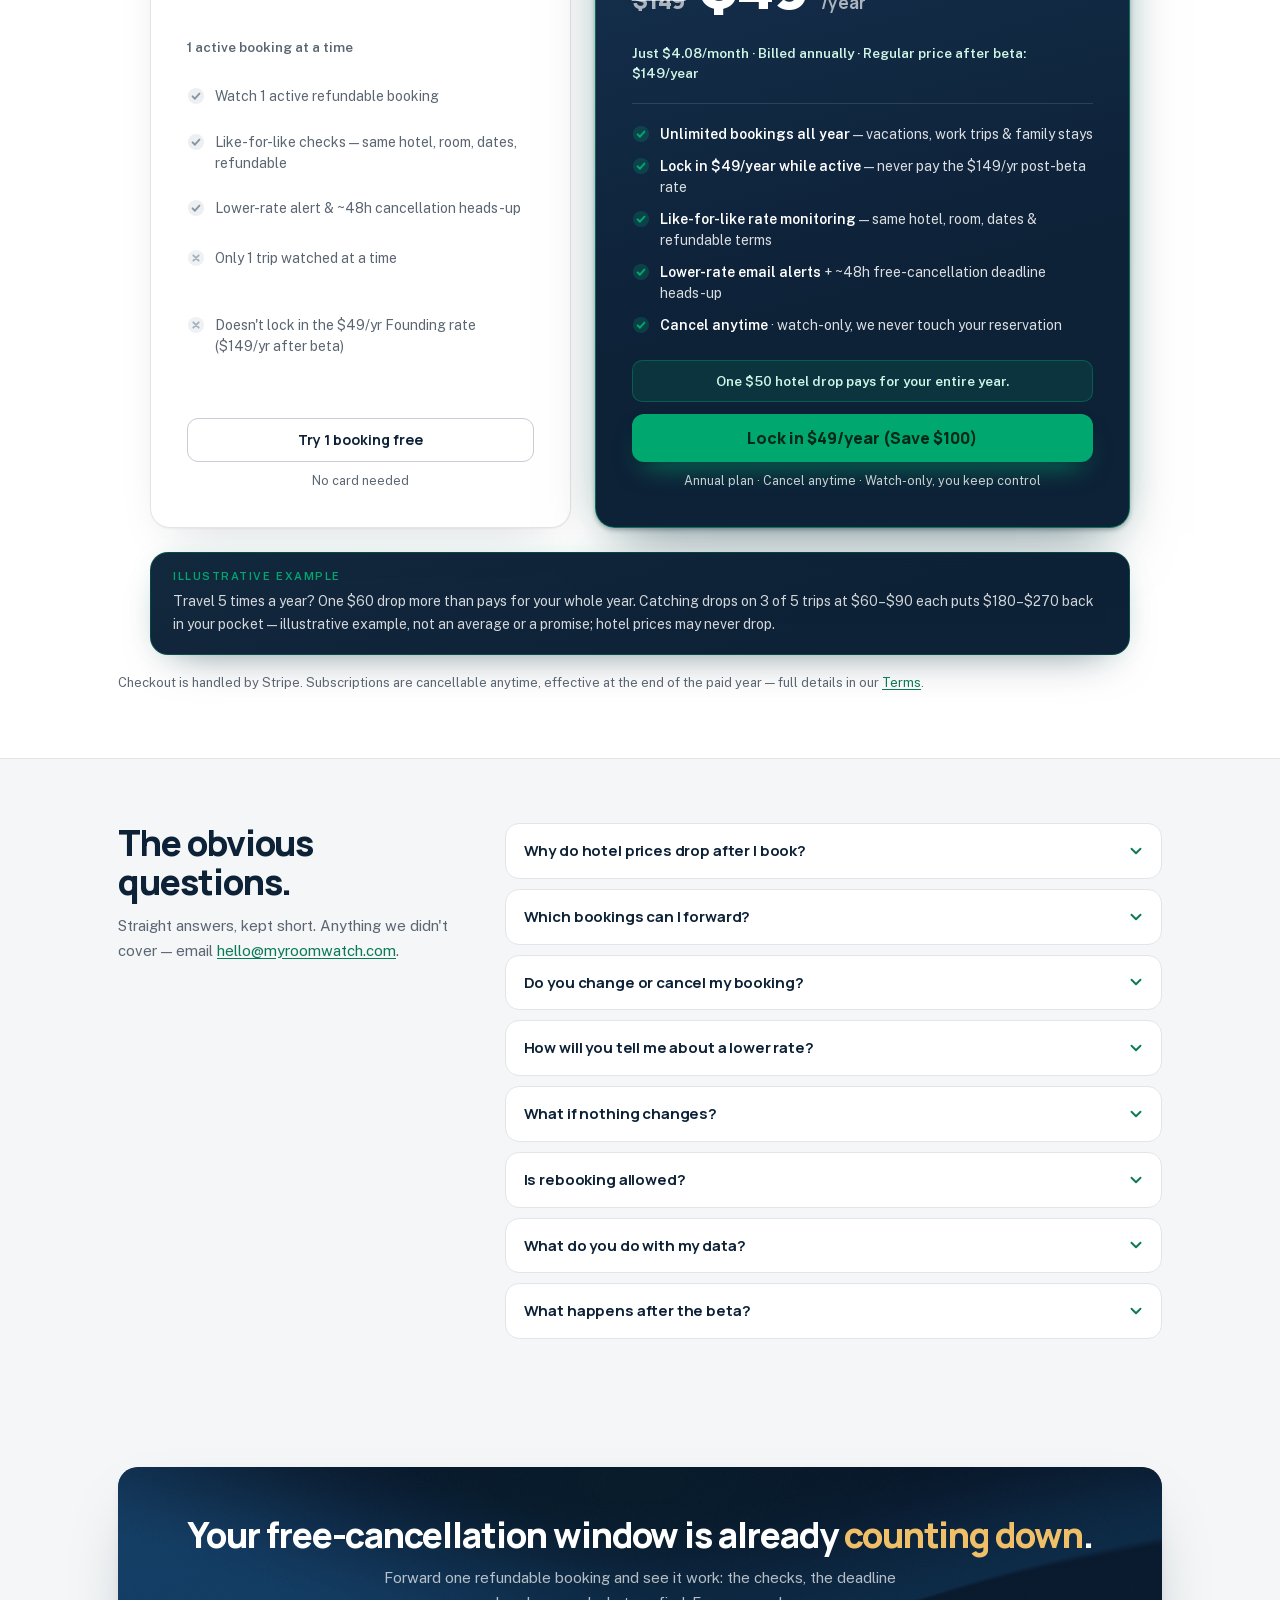
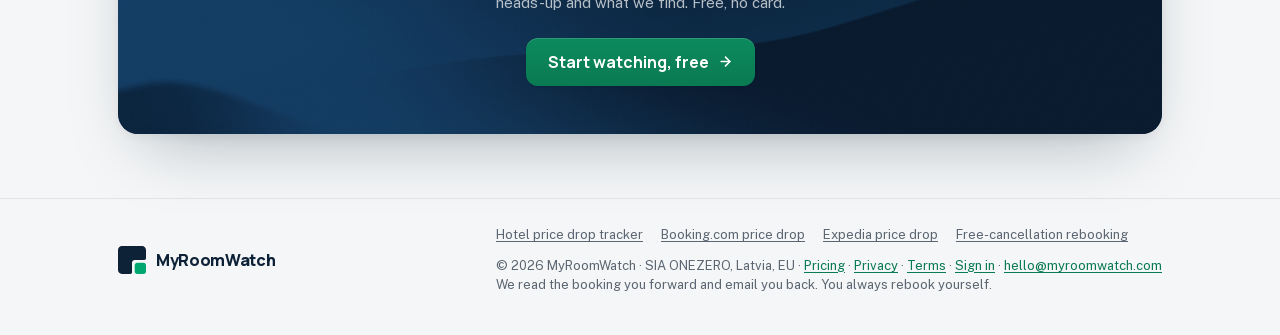
==== commit 2f96778e: "Go live with Stripe checkout: Payment Link, webhook plan sync, free-tier cap Landing: PRO_CHECKOUT_U" ====
--- a/landing/index.html
+++ b/landing/index.html
@@ -4,18 +4,18 @@
 <meta charset="utf-8">
 <meta name="viewport" content="width=device-width, initial-scale=1">
 <title>MyRoomWatch: use your free cancellation before it runs out</title>
-<meta name="description" content="Forward your refundable hotel booking. We keep checking rates for your dates and email you before your free-cancellation deadline. Free during beta.">
+<meta name="description" content="Forward your refundable hotel booking. We keep checking rates for your dates and email you before your free-cancellation deadline. Free plan available.">
 <link rel="canonical" href="https://www.myroomwatch.com/">
 <meta property="og:type" content="website">
 <meta property="og:url" content="https://www.myroomwatch.com/">
 <meta property="og:title" content="MyRoomWatch: use your free cancellation before it runs out">
-<meta property="og:description" content="Forward your refundable hotel booking. We keep checking rates for your dates and email you before your free-cancellation deadline. Free during beta.">
+<meta property="og:description" content="Forward your refundable hotel booking. We keep checking rates for your dates and email you before your free-cancellation deadline. Free plan available.">
 <meta property="og:image" content="https://www.myroomwatch.com/og.png">
 <meta property="og:image:width" content="1200">
 <meta property="og:image:height" content="630">
 <meta name="twitter:card" content="summary_large_image">
 <meta name="twitter:title" content="MyRoomWatch: use your free cancellation before it runs out">
-<meta name="twitter:description" content="Forward your refundable hotel booking. We keep checking rates for your dates and email you before your free-cancellation deadline. Free during beta.">
+<meta name="twitter:description" content="Forward your refundable hotel booking. We keep checking rates for your dates and email you before your free-cancellation deadline. Free plan available.">
 <meta name="twitter:image" content="https://www.myroomwatch.com/og.png">
 <meta property="og:site_name" content="MyRoomWatch">
 <meta property="og:locale" content="en">
@@ -68,12 +68,12 @@
       "url": "https://www.myroomwatch.com/",
       "applicationCategory": "TravelApplication",
       "operatingSystem": "Web",
-      "description": "MyRoomWatch watches a refundable hotel booking you already made. Forward your confirmation email, and about 48 hours before your free-cancellation deadline you receive an email saying whether lower public rates were seen for the same hotel and dates. You decide whether to cancel and rebook yourself. MyRoomWatch does not change, cancel, or book reservations. Watching is free during beta.",
+      "description": "MyRoomWatch watches a refundable hotel booking you already made. Forward your confirmation email, and about 48 hours before your free-cancellation deadline you receive an email saying whether lower public rates were seen for the same hotel and dates. You decide whether to cancel and rebook yourself. MyRoomWatch does not change, cancel, or book reservations. A free plan watches 1 active booking at a time.",
       "offers": {
         "@type": "Offer",
         "price": "0",
         "priceCurrency": "USD",
-        "description": "Free during beta. No card required. Founding Members who join during the beta keep $49 per year (billed annually) while their subscription stays active; the regular price after beta is $149 per year for Pro, with a free tier that watches 1 refundable booking at a time. Annual plan only. Billing will not start without email notice."
+        "description": "A free plan watches 1 active refundable booking at a time — no card required. Founding Members who join during the beta pay $49 per year (billed annually — the only plan) through Stripe checkout and keep that rate while their subscription stays active; the regular price after beta is $149 per year for Pro, covering every booking. Cancel anytime, effective at the end of the paid year."
       },
       "provider": { "@id": "https://www.myroomwatch.com/#organization" },
       "publisher": { "@id": "https://www.myroomwatch.com/#organization" },
@@ -145,7 +145,7 @@
           "name": "What happens after the beta?",
           "acceptedAnswer": {
             "@type": "Answer",
-            "text": "We email you before billing starts. Founding Members who join in beta keep $49/year (billed annually — the only plan) while their subscription stays active; the regular price after beta is $149/year, and a free tier still watches 1 booking. You can stop at any time."
+            "text": "Founding Member checkout is open now: join during the beta and you pay $49/year (billed annually — the only plan), locked in while your subscription stays active. The regular price after beta is $149/year, and a free plan still watches 1 active booking. You can cancel anytime, effective at the end of your paid year."
           }
         }
       ]
@@ -186,7 +186,7 @@
   <section class="wrap hero" id="start">
     <div class="hero-grid">
       <div>
-        <span class="pill">Free during beta · No card</span>
+        <span class="pill">Free plan · No card needed</span>
         <h1>You paid extra for <span class="hl">free cancellation</span>. We make sure you use it.</h1>
         <p class="sub">Forward your refundable hotel confirmation. We keep checking rates for your dates and email you about 48 hours before your free-cancellation deadline, telling you if we've seen lower rates for your dates. You decide what to do. Your booking stays exactly as you made it.</p>
         <p class="why-line">Hotels reprice unsold rooms dynamically as check-in nears — when demand softens or groups cancel, the exact same room often drops before your free-cancellation deadline.</p>
@@ -217,7 +217,7 @@
         <ul class="proof">
           <li>Checks get more frequent as your deadline nears</li>
           <li>Heads-up about 48h before your window closes</li>
-          <li>No card needed during beta</li>
+          <li>Free plan — no card needed</li>
         </ul>
       </div>
 
@@ -314,9 +314,8 @@
         </div>
         <div class="scard">
           <span class="sicon" aria-hidden="true"><svg viewBox="0 0 24 24" fill="none" stroke="currentColor" stroke-width="2" stroke-linecap="round" stroke-linejoin="round"><rect x="2" y="5" width="20" height="14" rx="2"/><line x1="2" y1="10" x2="22" y2="10"/></svg></span>
-          <h3>No card during beta</h3>
-          <p>Watching is free while we're in beta. When paid plans start, the subscription will be charged through a payment provider's checkout, and we'll email you well before then.</p>
-          <!-- [CONFIRM before adding]: "Stripe-hosted checkout, card never touches our servers" -->
+          <h3>Payments handled by Stripe</h3>
+          <p>The free plan needs no card. Upgrading happens on Stripe's secure checkout page — your card details never touch our servers, and you can cancel anytime.</p>
         </div>
         <div class="scard">
           <span class="sicon" aria-hidden="true"><svg viewBox="0 0 24 24" fill="none" stroke="currentColor" stroke-width="2" stroke-linecap="round" stroke-linejoin="round"><path d="M21 15a2 2 0 0 1-2 2H7l-4 4V5a2 2 0 0 1 2-2h14a2 2 0 0 1 2 2z"/><path d="m9 10 2 2 4-4"/></svg></span>
@@ -338,7 +337,7 @@
   <section class="section alt" id="pricing">
     <div class="wrap">
       <h2>Lock in the <span class="em">founding rate</span>.</h2>
-      <p class="lead">Watching is free during beta — no card, and we email you before any billing starts. Join in beta and you're a Founding Member: $49/year locked in while your subscription stays active. Regular after beta: $149/yr.</p>
+      <p class="lead">Start free and watch 1 booking — no card needed. Or join now as a Founding Member: $49/year locked in while your subscription stays active. Regular after beta: $149/yr.</p>
       <div class="plans plans-2">
         <div class="plan plan-free">
           <p class="plan-k">Try it out</p>
@@ -356,7 +355,7 @@
           </ul>
           <div class="plan-foot">
             <a class="btn btn-ghost btn-block" href="#start">Try 1 booking free</a>
-            <p class="plan-fine">No card · free during beta</p>
+            <p class="plan-fine">No card needed</p>
           </div>
         </div>
         <div class="plan featured">
@@ -373,8 +372,8 @@
           </ul>
           <div class="plan-foot">
             <p class="payback">One $50 hotel drop pays for your entire year.</p>
-            <a class="btn btn-founding btn-block" href="/pricing">Lock in $49/year (Save $100)</a>
-            <p class="plan-fine">Annual plan only · No card charged during beta — we email before billing starts.</p>
+            <a class="btn btn-founding btn-block" id="pro-cta" href="https://buy.stripe.com/dRm9AUfkK4jDeQHfU3bsc00">Lock in $49/year (Save $100)</a>
+            <p class="plan-fine">Annual plan · Cancel anytime · Watch-only, you keep control</p>
           </div>
         </div>
       </div>
@@ -382,7 +381,7 @@
         <p class="vb-k">Illustrative example</p>
         <p class="vb-t">Travel 5 times a year? One $60 drop more than pays for your whole year. Catching drops on 3 of 5 trips at $60–$90 each puts $180–$270 back in your pocket — illustrative example, not an average or a promise; hotel prices may never drop.</p>
       </div>
-      <p class="pricing-fine">Prices shown are the planned prices after beta. Final terms are published in our <a href="/terms">Terms</a> before any payment is taken.</p>
+      <p class="pricing-fine">Checkout is handled by Stripe. Subscriptions are cancellable anytime, effective at the end of the paid year — full details in our <a href="/terms">Terms</a>.</p>
     </div>
   </section>
 
@@ -425,7 +424,7 @@
         </details>
         <details>
           <summary>What happens after the beta?</summary>
-          <p class="a">We email you before billing starts. Founding Members who join in beta keep $49/year (billed annually — the only plan) while their subscription stays active; the regular price after beta is $149/year, and a free tier still watches 1 booking. You can stop at any time.</p>
+          <p class="a">Founding Member checkout is open now: join during the beta and you pay $49/year (billed annually — the only plan), locked in while your subscription stays active. The regular price after beta is $149/year, and a free plan still watches 1 active booking. You can cancel anytime, effective at the end of your paid year.</p>
         </details>
       </div>
       </div>
@@ -985,5 +984,17 @@
 })();
 </script>
 
+<script>
+// Founding CTA: prefill Stripe Checkout with the email from ?email= when present.
+(function () {
+  var email = (new URLSearchParams(location.search).get("email") || "").trim();
+  var cta = document.getElementById("pro-cta");
+  if (email && cta) {
+    cta.href += (cta.href.indexOf("?") === -1 ? "?" : "&") +
+      "prefilled_email=" + encodeURIComponent(email);
+  }
+})();
+</script>
+
 </body>
 </html>
--- a/landing/styles.css
+++ b/landing/styles.css
@@ -874,3 +874,8 @@
 .plan.featured .plan-fine{color:rgba(255,255,255,.78)}
 /* Long CTA labels may wrap inside the buy box instead of forcing card width */
 .plans-2 .plan .btn-block{white-space:normal;line-height:1.3;padding-top:11px;padding-bottom:11px}
+
+/* Signed-in account line under the dashboard heading */
+.me-line{margin:4px 0 0;font:400 12.5px/1.5 "Public Sans",sans-serif;color:var(--muted)}
+.me-line b{font-weight:600;color:var(--ink)}
+.know li a{color:var(--accent-ink);font-weight:600}
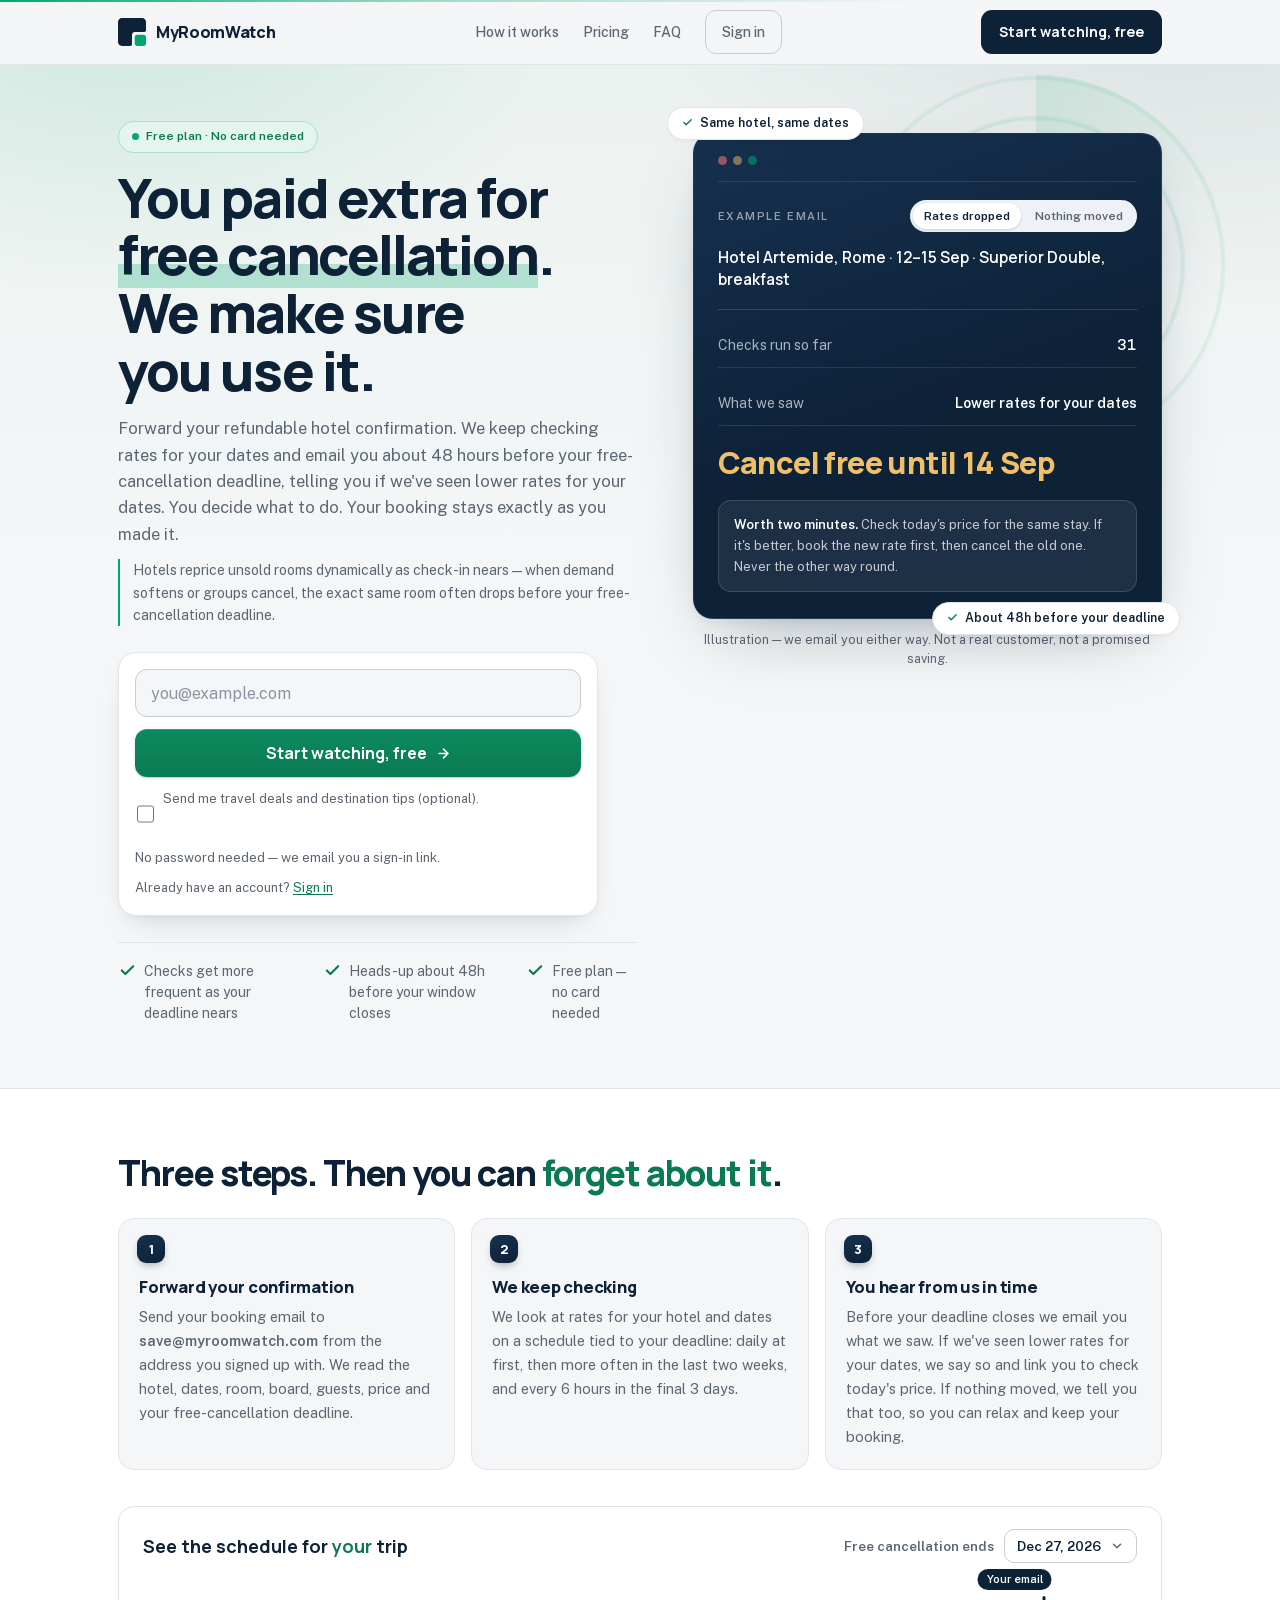
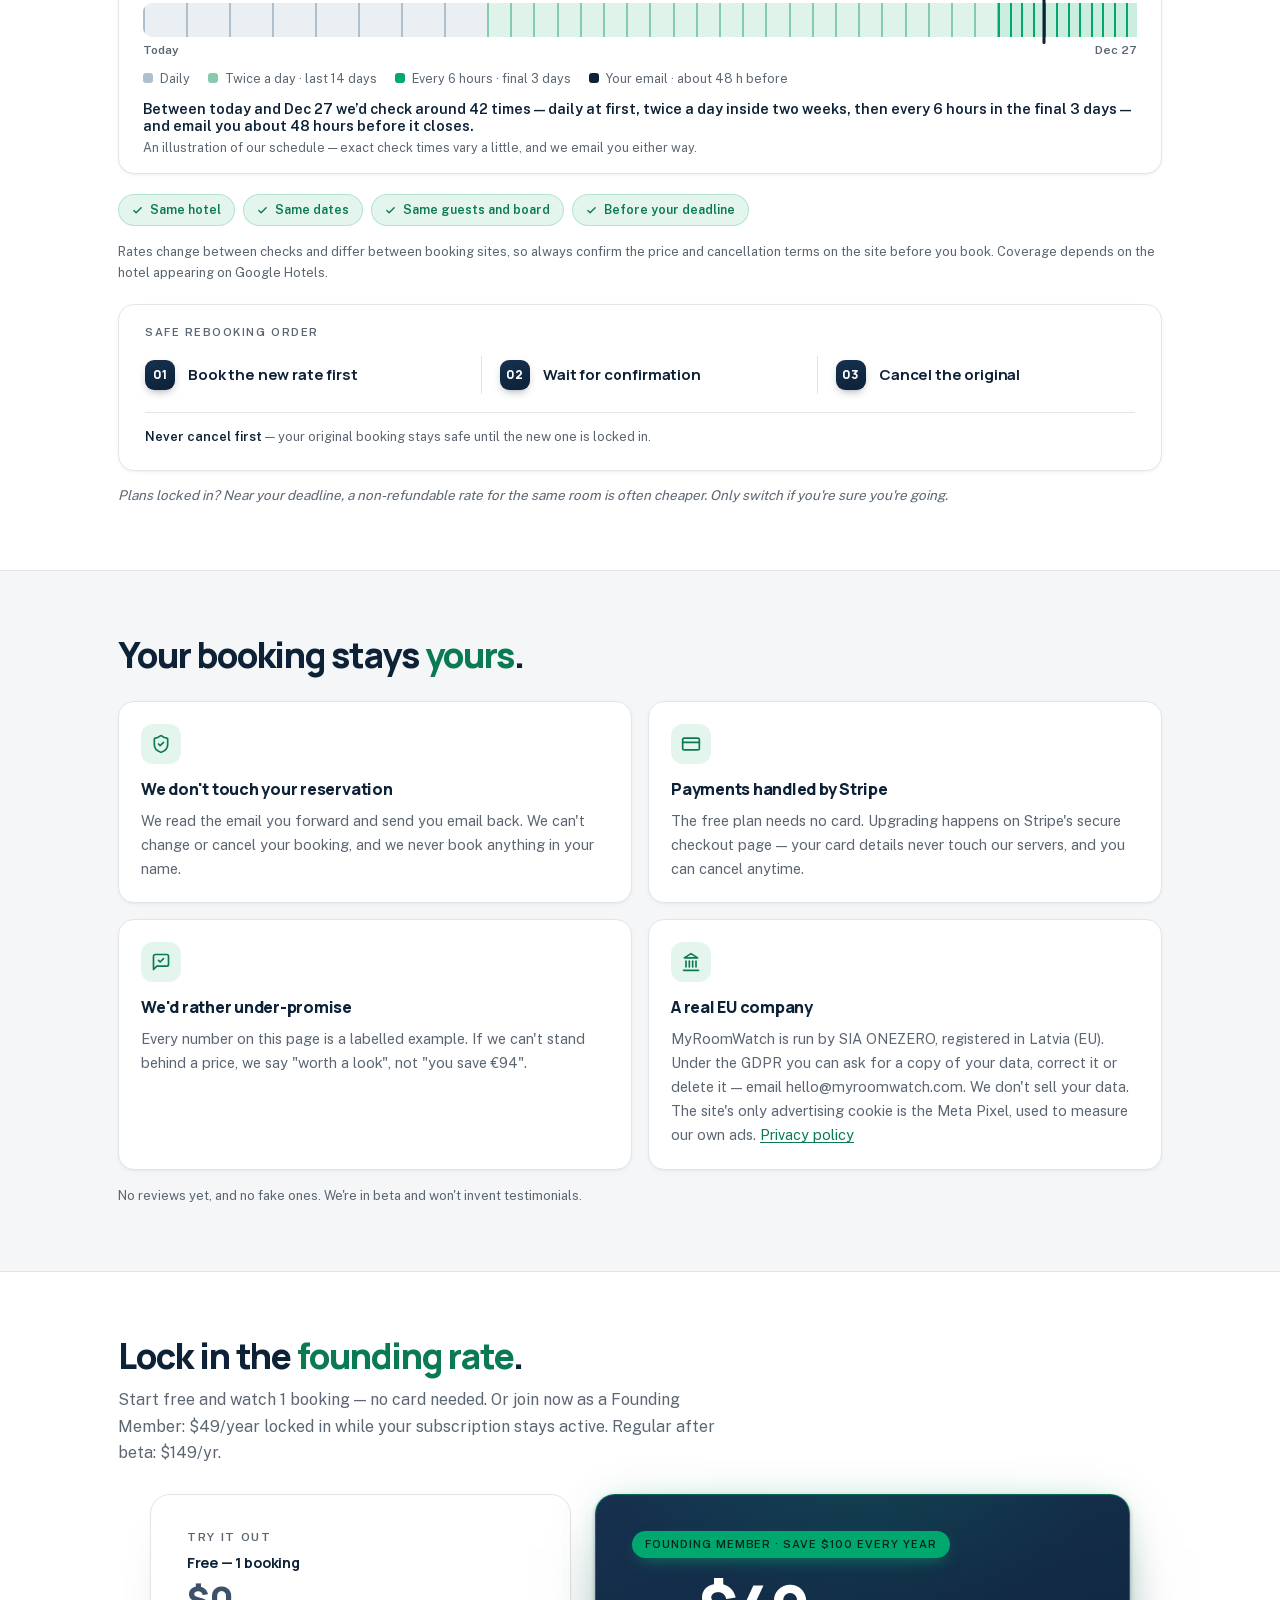
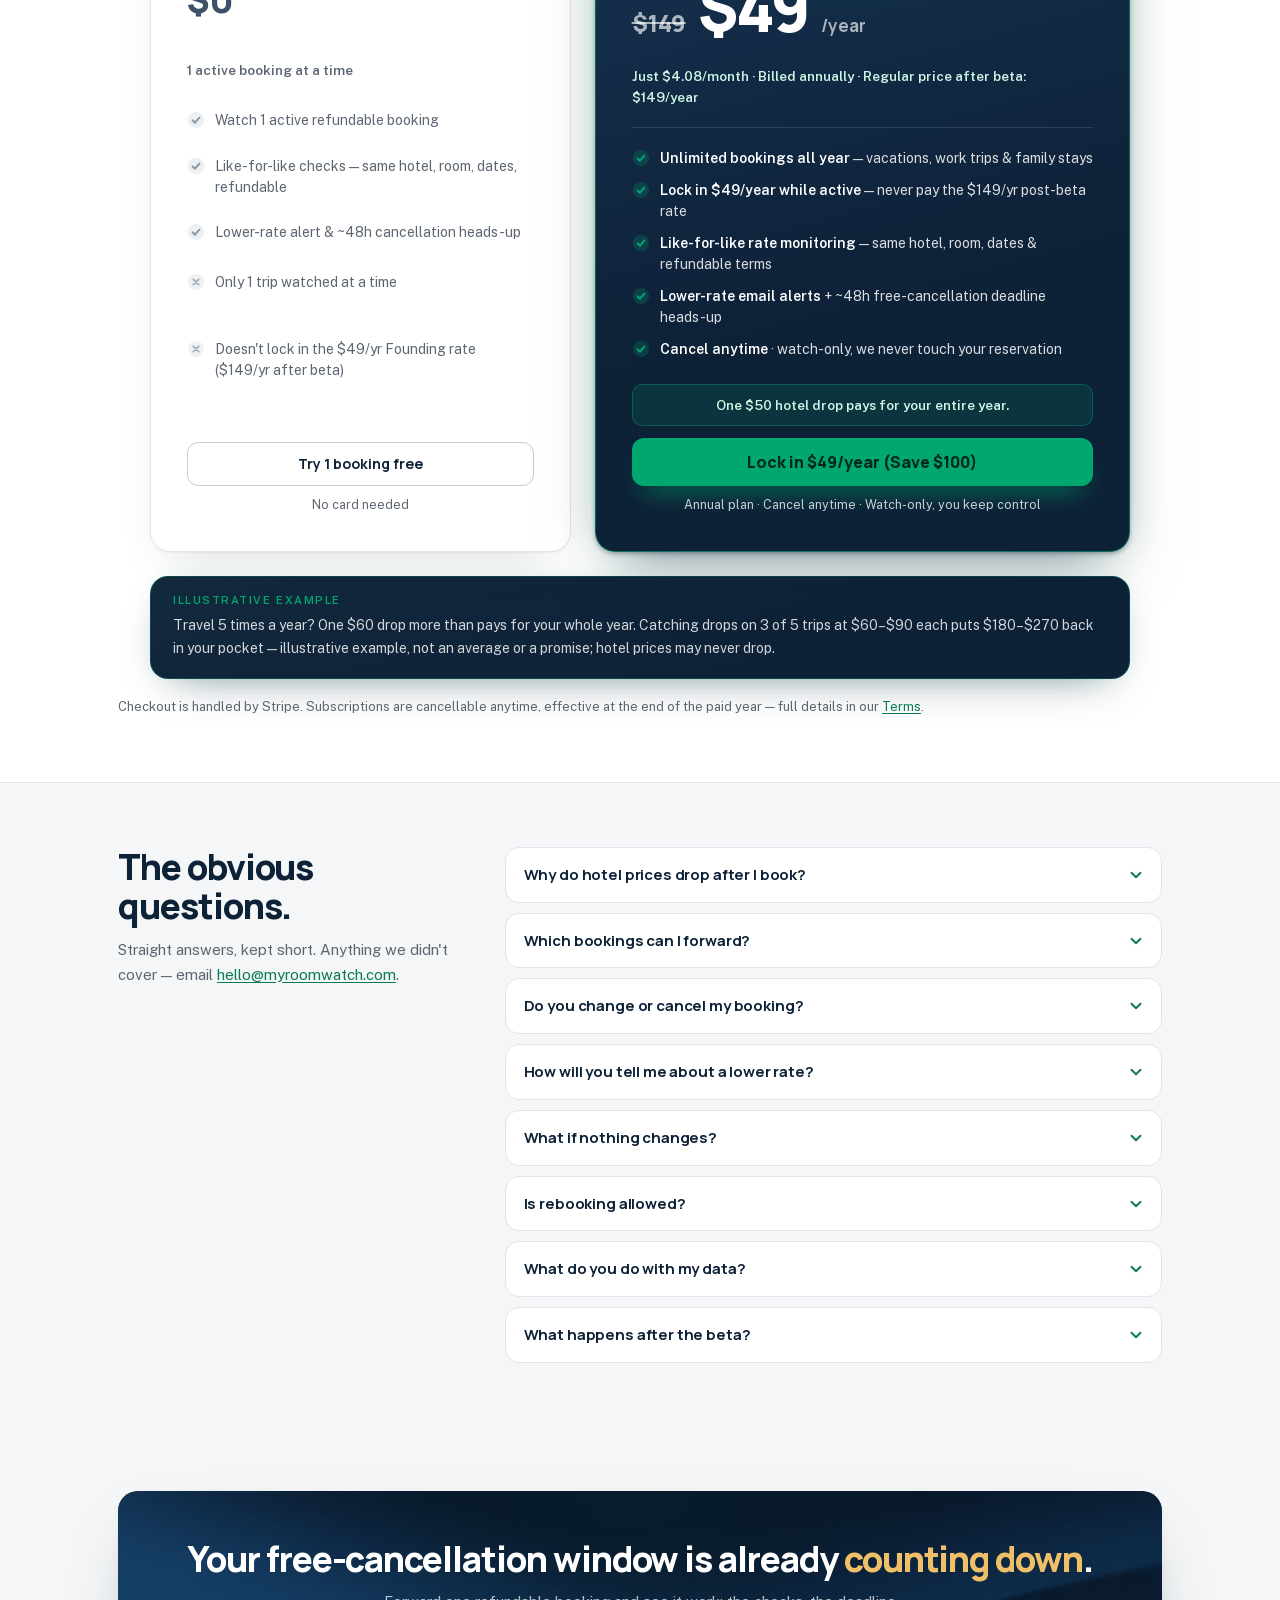
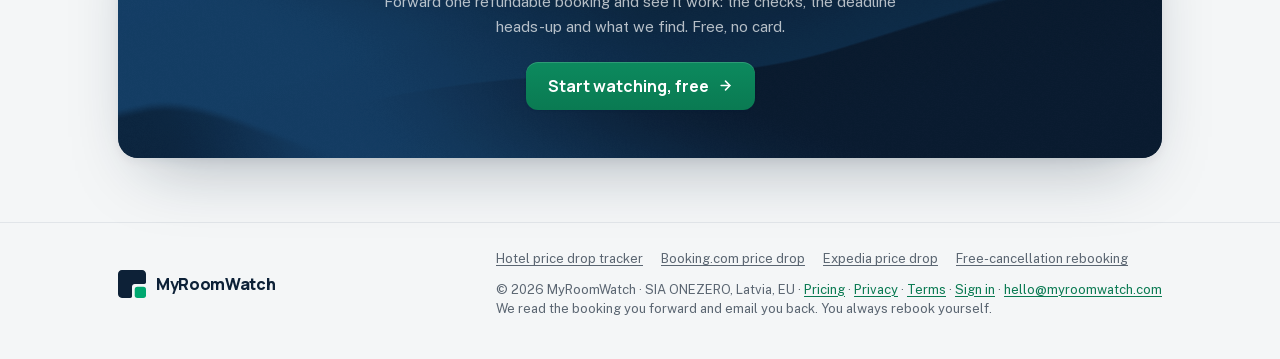
==== commit f5bbc24b: "Meta Pixel + Conversions API: PageView, registration, checkout and purchase Browser: the standard pi" ====
--- a/landing/index.html
+++ b/landing/index.html
@@ -153,6 +153,48 @@
   ]
 }
 </script>
+
+<!-- Meta Pixel -->
+<script>
+!function(f,b,e,v,n,t,s){if(f.fbq)return;n=f.fbq=function(){n.callMethod?
+n.callMethod.apply(n,arguments):n.queue.push(arguments)};if(!f._fbq)f._fbq=n;
+n.push=n;n.loaded=!0;n.version='2.0';n.queue=[];t=b.createElement(e);t.async=!0;
+t.src=v;s=b.getElementsByTagName(e)[0];s.parentNode.insertBefore(t,s)}(window,
+document,'script','https://connect.facebook.net/en_US/fbevents.js');
+fbq('init', '955713480660923');
+fbq('track', 'PageView');
+// Shared tracker: mrwFb(name, params, eventId) — eventId pairs the browser
+// event with its Conversions API twin for deduplication.
+window.mrwFb = function (name, params, eventId) {
+  try { fbq('track', name, params || {}, eventId ? { eventID: eventId } : undefined); } catch (e) {}
+};
+// Server-side companion: posts the event to our API so the Conversions API
+// receives the same event_id (plus _fbp/_fbc, and the email when known).
+// text/plain keeps sendBeacon preflight-free; the API parses the body as JSON.
+window.mrwFbBeacon = function (eventName, eventId, email) {
+  try {
+    var fbp = document.cookie.match(/(?:^|; )_fbp=([^;]+)/);
+    var fbc = document.cookie.match(/(?:^|; )_fbc=([^;]+)/);
+    var body = JSON.stringify({
+      event_name: eventName,
+      event_id: eventId,
+      event_source_url: location.href.split("#")[0],
+      fbp: fbp ? decodeURIComponent(fbp[1]) : null,
+      fbc: fbc ? decodeURIComponent(fbc[1]) : null,
+      email: email || null
+    });
+    var url = "https://api.myroomwatch.com/billing/meta/event";
+    if (navigator.sendBeacon) {
+      navigator.sendBeacon(url, new Blob([body], { type: "text/plain" }));
+    } else {
+      fetch(url, { method: "POST", body: body, keepalive: true });
+    }
+  } catch (e) {}
+};
+</script>
+<noscript><img height="1" width="1" style="display:none" alt=""
+src="https://www.facebook.com/tr?id=955713480660923&ev=PageView&noscript=1"></noscript>
+<!-- End Meta Pixel -->
 </head>
 <body>
 
@@ -325,7 +367,7 @@
         <div class="scard">
           <span class="sicon" aria-hidden="true"><svg viewBox="0 0 24 24" fill="none" stroke="currentColor" stroke-width="2" stroke-linecap="round" stroke-linejoin="round"><line x1="3" y1="22" x2="21" y2="22"/><line x1="6" y1="18" x2="6" y2="11"/><line x1="10" y1="18" x2="10" y2="11"/><line x1="14" y1="18" x2="14" y2="11"/><line x1="18" y1="18" x2="18" y2="11"/><polygon points="12 2 20 7 4 7"/></svg></span>
           <h3>A real EU company</h3>
-          <p>MyRoomWatch is run by SIA ONEZERO, registered in Latvia (EU). Under the GDPR you can ask for a copy of your data, correct it or delete it — email hello@myroomwatch.com. We don't sell your data, and this site sets no tracking or advertising cookies. <a href="/privacy">Privacy policy</a></p>
+          <p>MyRoomWatch is run by SIA ONEZERO, registered in Latvia (EU). Under the GDPR you can ask for a copy of your data, correct it or delete it — email hello@myroomwatch.com. We don't sell your data. The site's only advertising cookie is the Meta Pixel, used to measure our own ads. <a href="/privacy">Privacy policy</a></p>
         </div>
       </div>
       <p class="fineprint">No reviews yet, and no fake ones. We're in beta and won't invent testimonials.</p>
@@ -985,14 +1027,29 @@
 </script>
 
 <script>
-// Founding CTA: prefill Stripe Checkout with the email from ?email= when present.
+// Founding CTA: prefill Stripe Checkout with the email from ?email= when
+// present, and fire Meta InitiateCheckout (browser + Conversions API twin,
+// paired by event_id) on the way out. Non-blocking: sendBeacon survives the
+// navigation, so no preventDefault.
 (function () {
   var email = (new URLSearchParams(location.search).get("email") || "").trim();
   var cta = document.getElementById("pro-cta");
-  if (email && cta) {
+  if (!cta) return;
+  if (email) {
     cta.href += (cta.href.indexOf("?") === -1 ? "?" : "&") +
       "prefilled_email=" + encodeURIComponent(email);
   }
+  cta.addEventListener("click", function () {
+    var id = (window.crypto && crypto.randomUUID)
+      ? crypto.randomUUID()
+      : "ic-" + Date.now() + "-" + Math.random().toString(36).slice(2);
+    if (window.mrwFb) mrwFb("InitiateCheckout", {
+      value: 49.00, currency: "USD",
+      content_ids: ["myroomwatch-founding"], content_type: "product",
+      content_name: "myroomwatch-founding"
+    }, id);
+    if (window.mrwFbBeacon) mrwFbBeacon("InitiateCheckout", id, email || null);
+  });
 })();
 </script>
 
